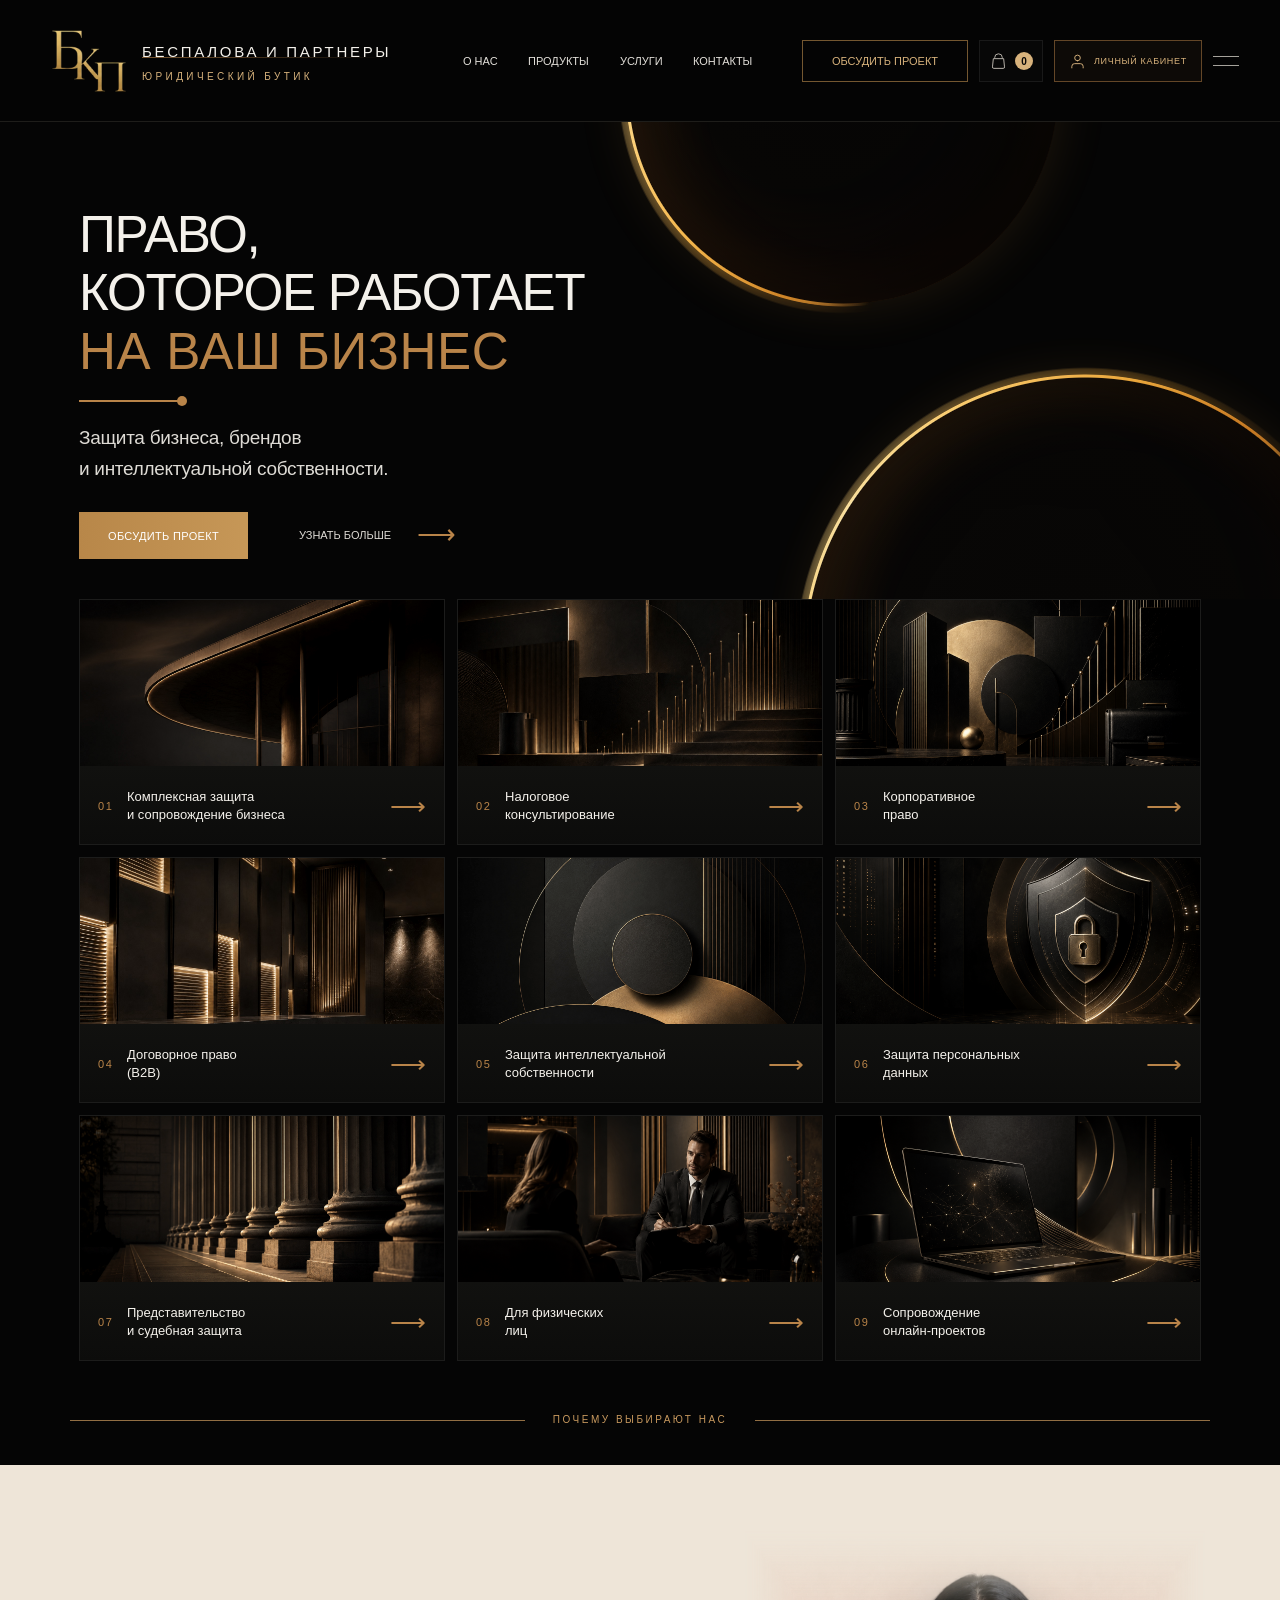
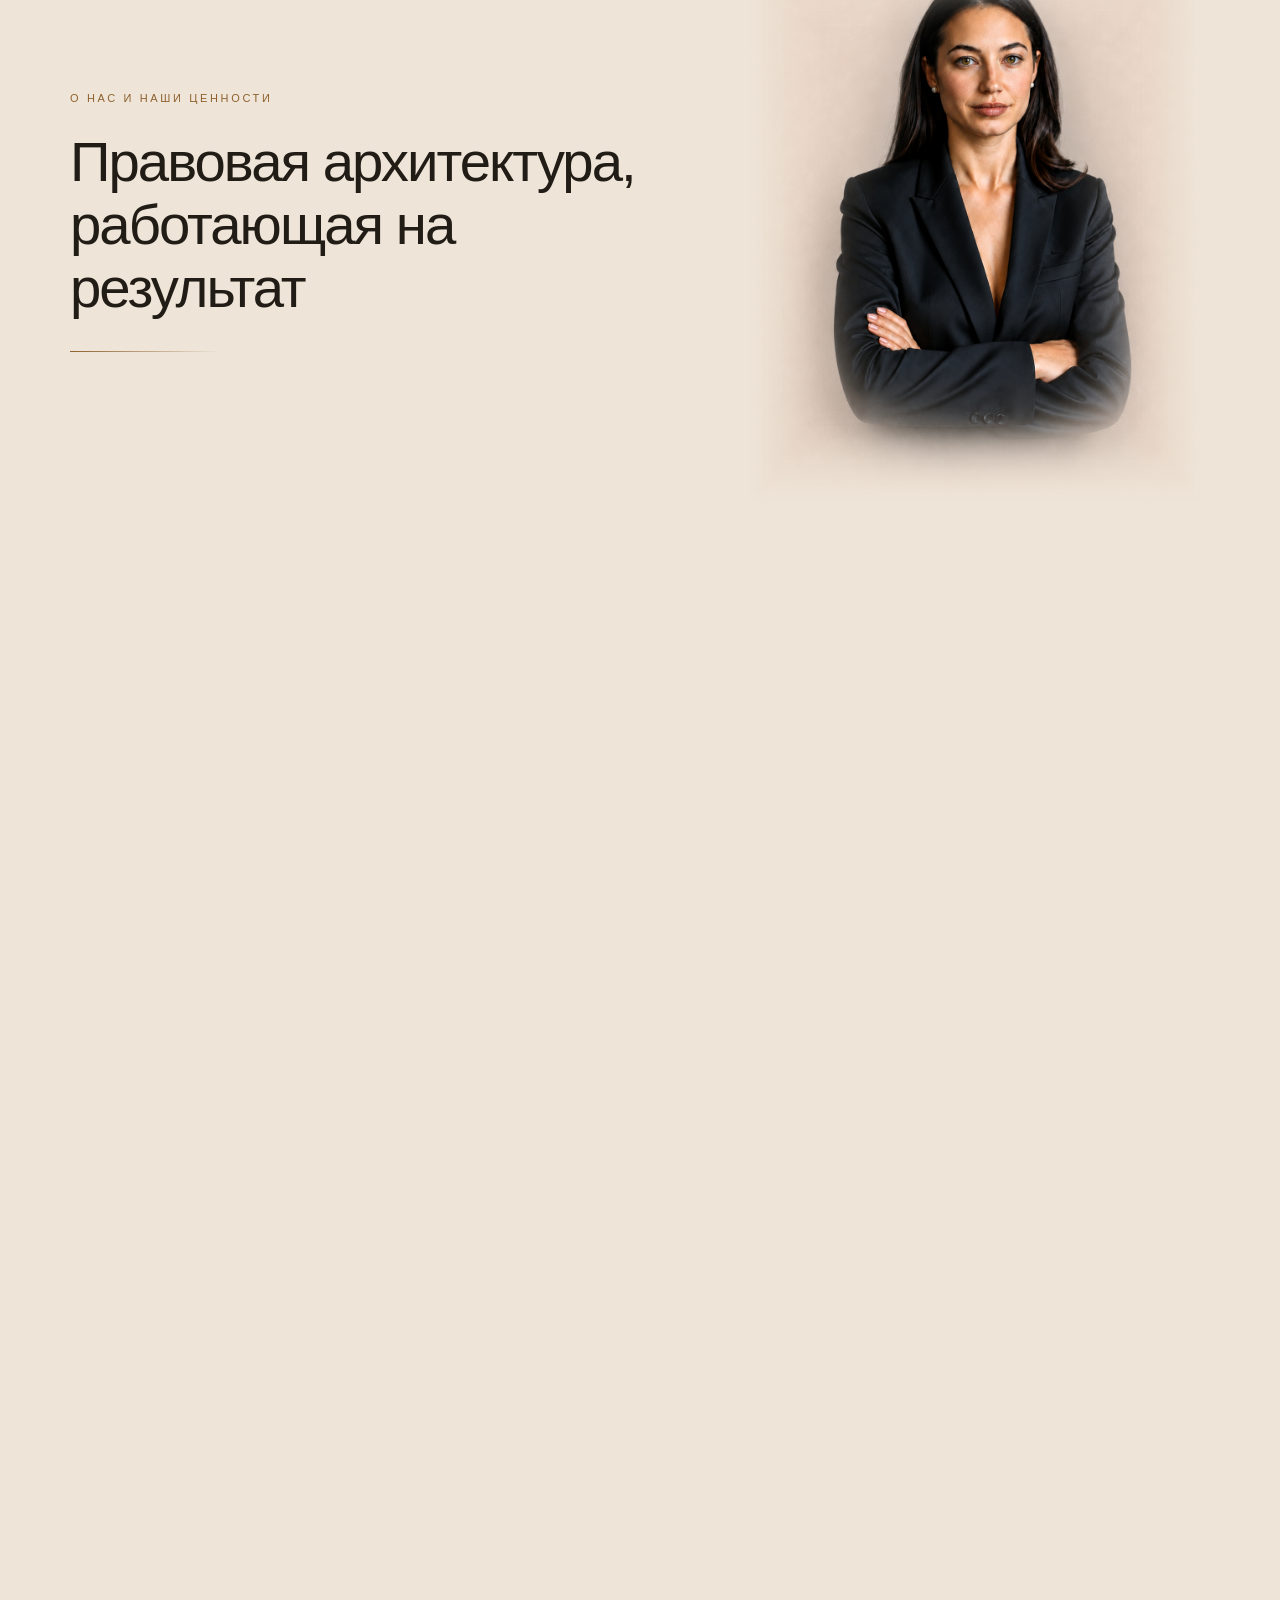
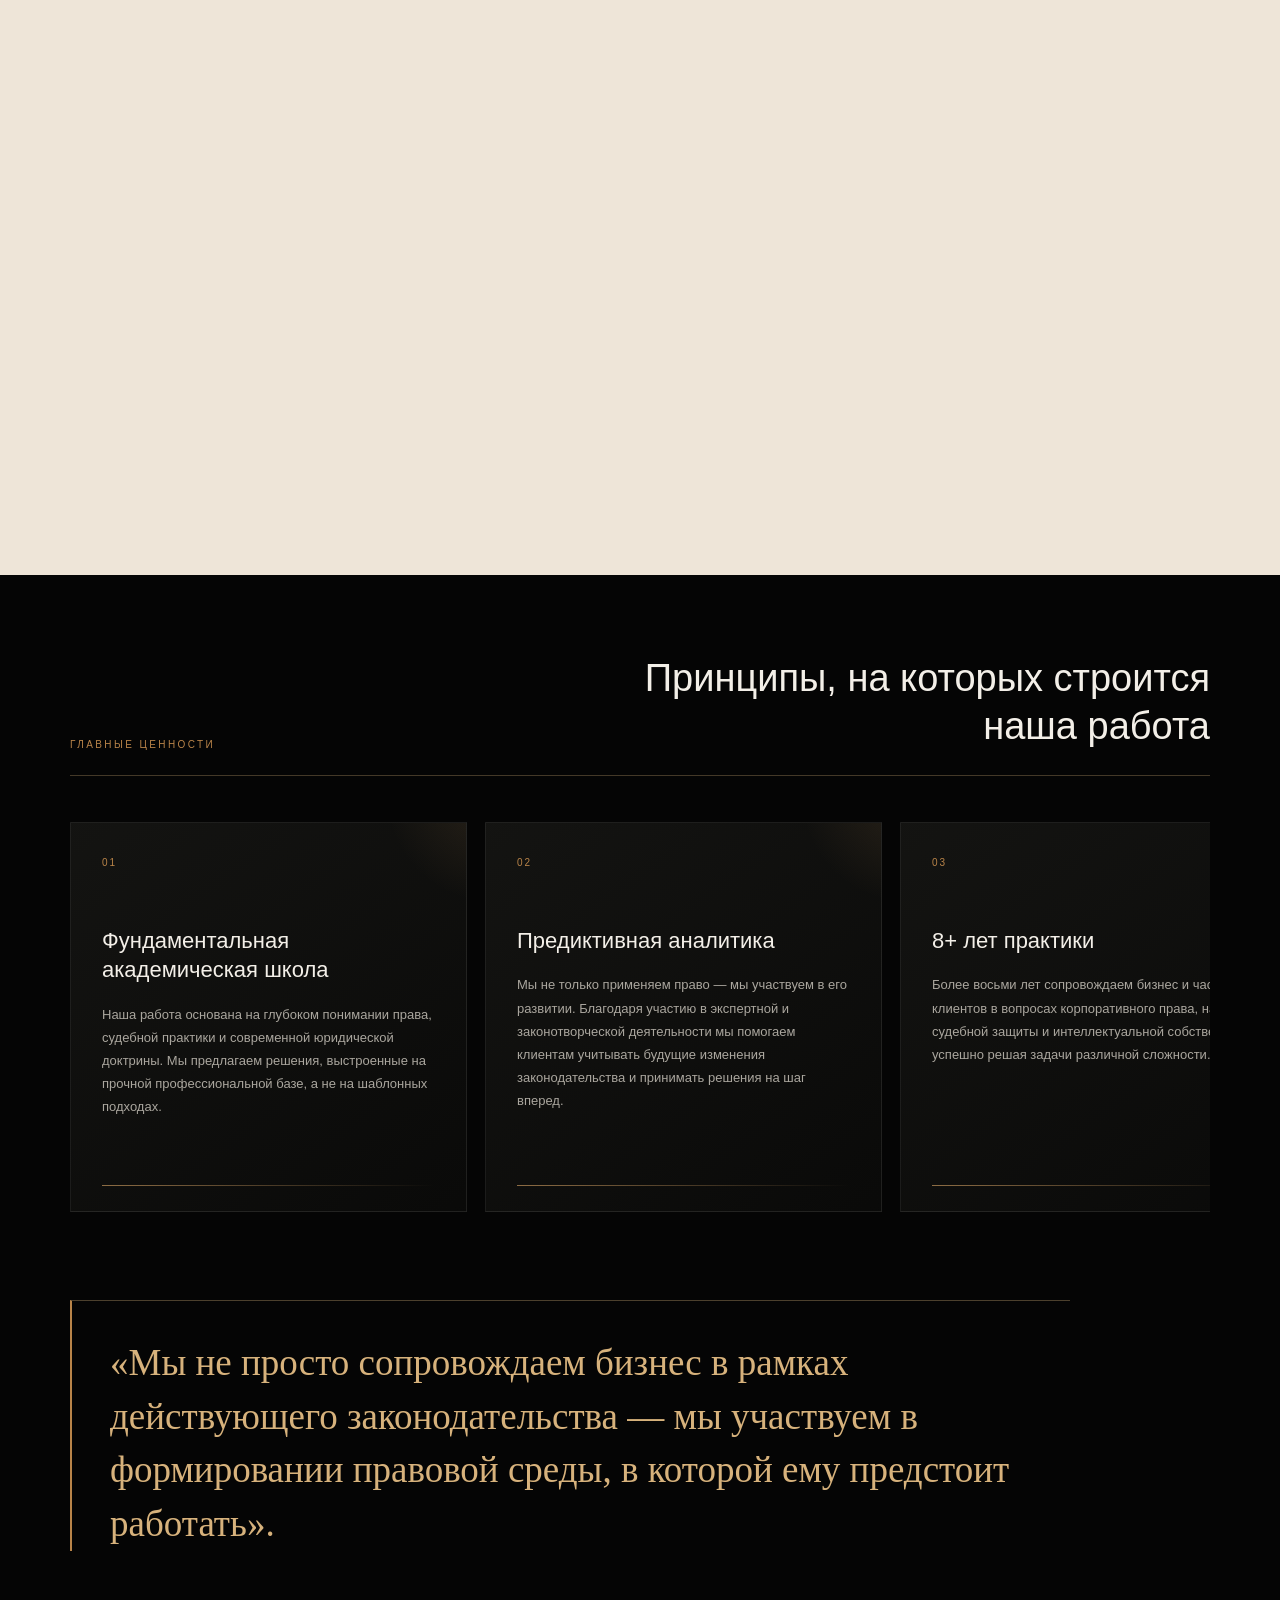
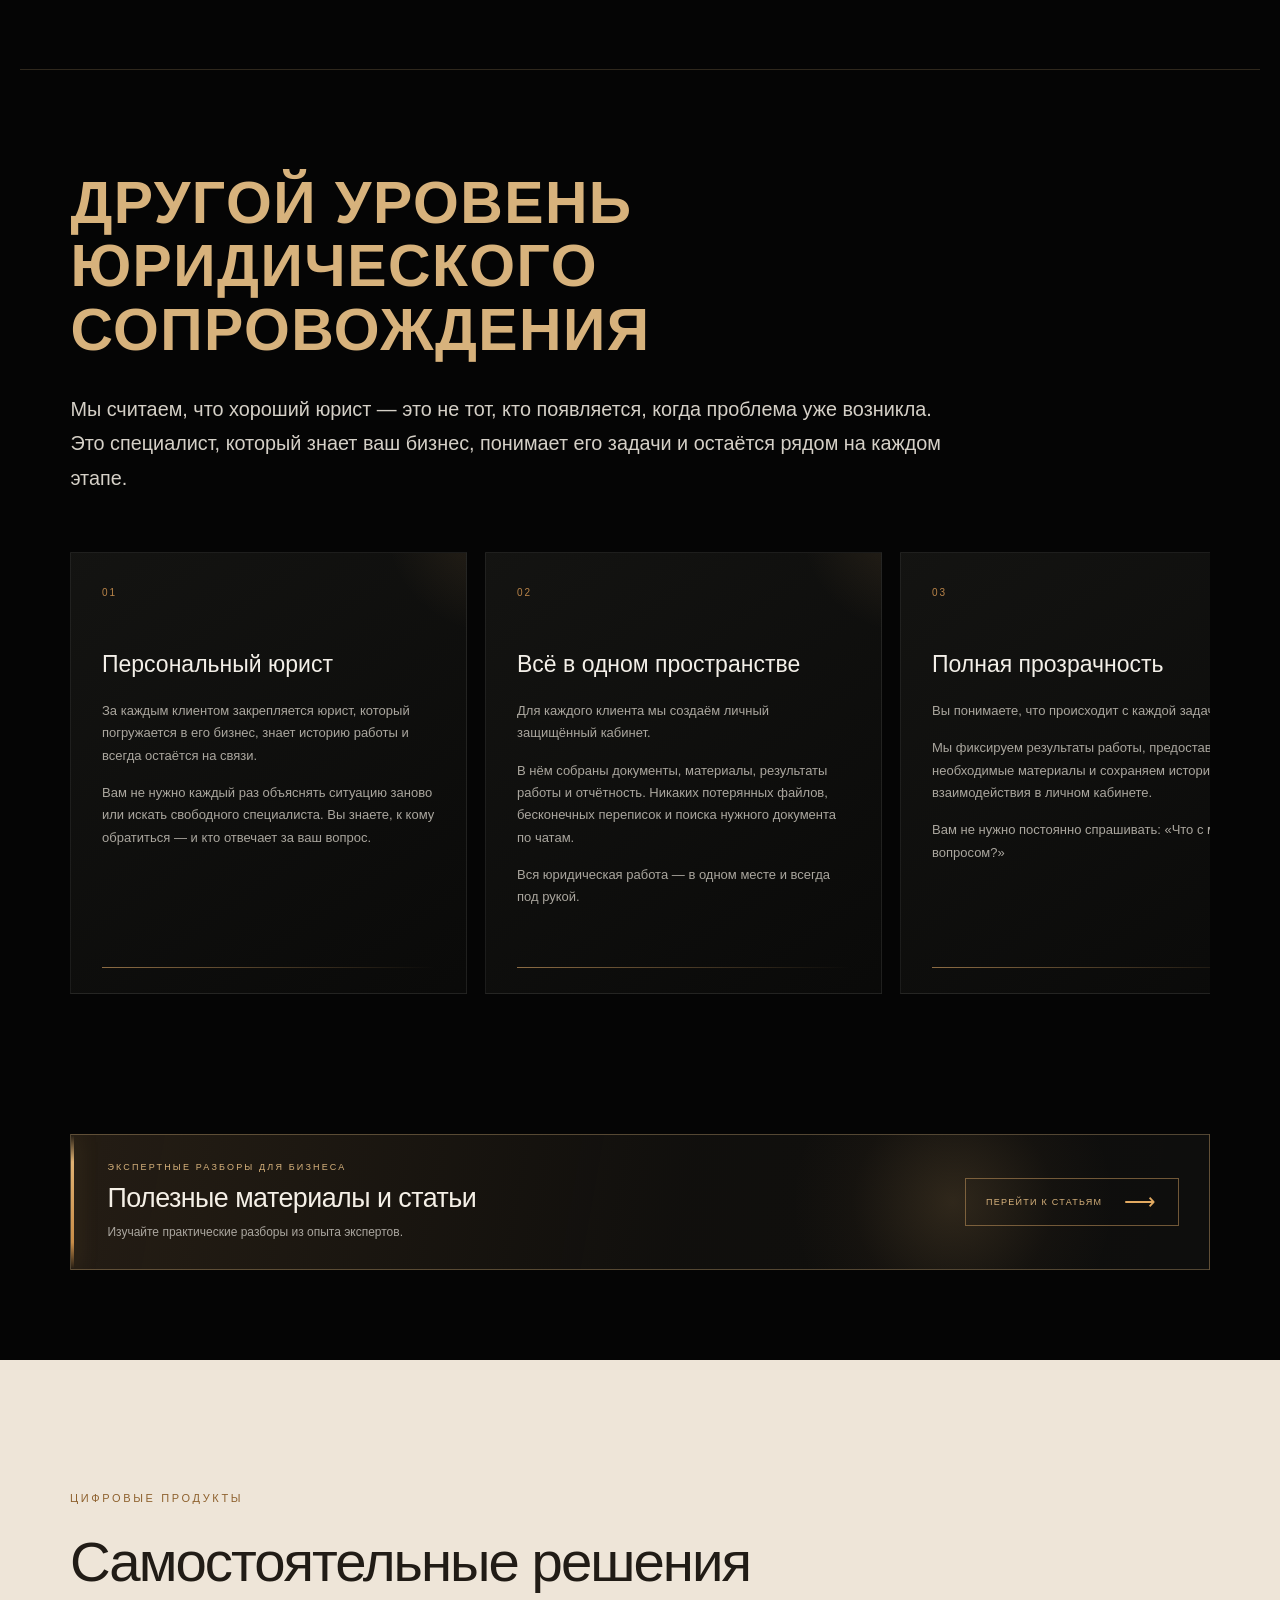
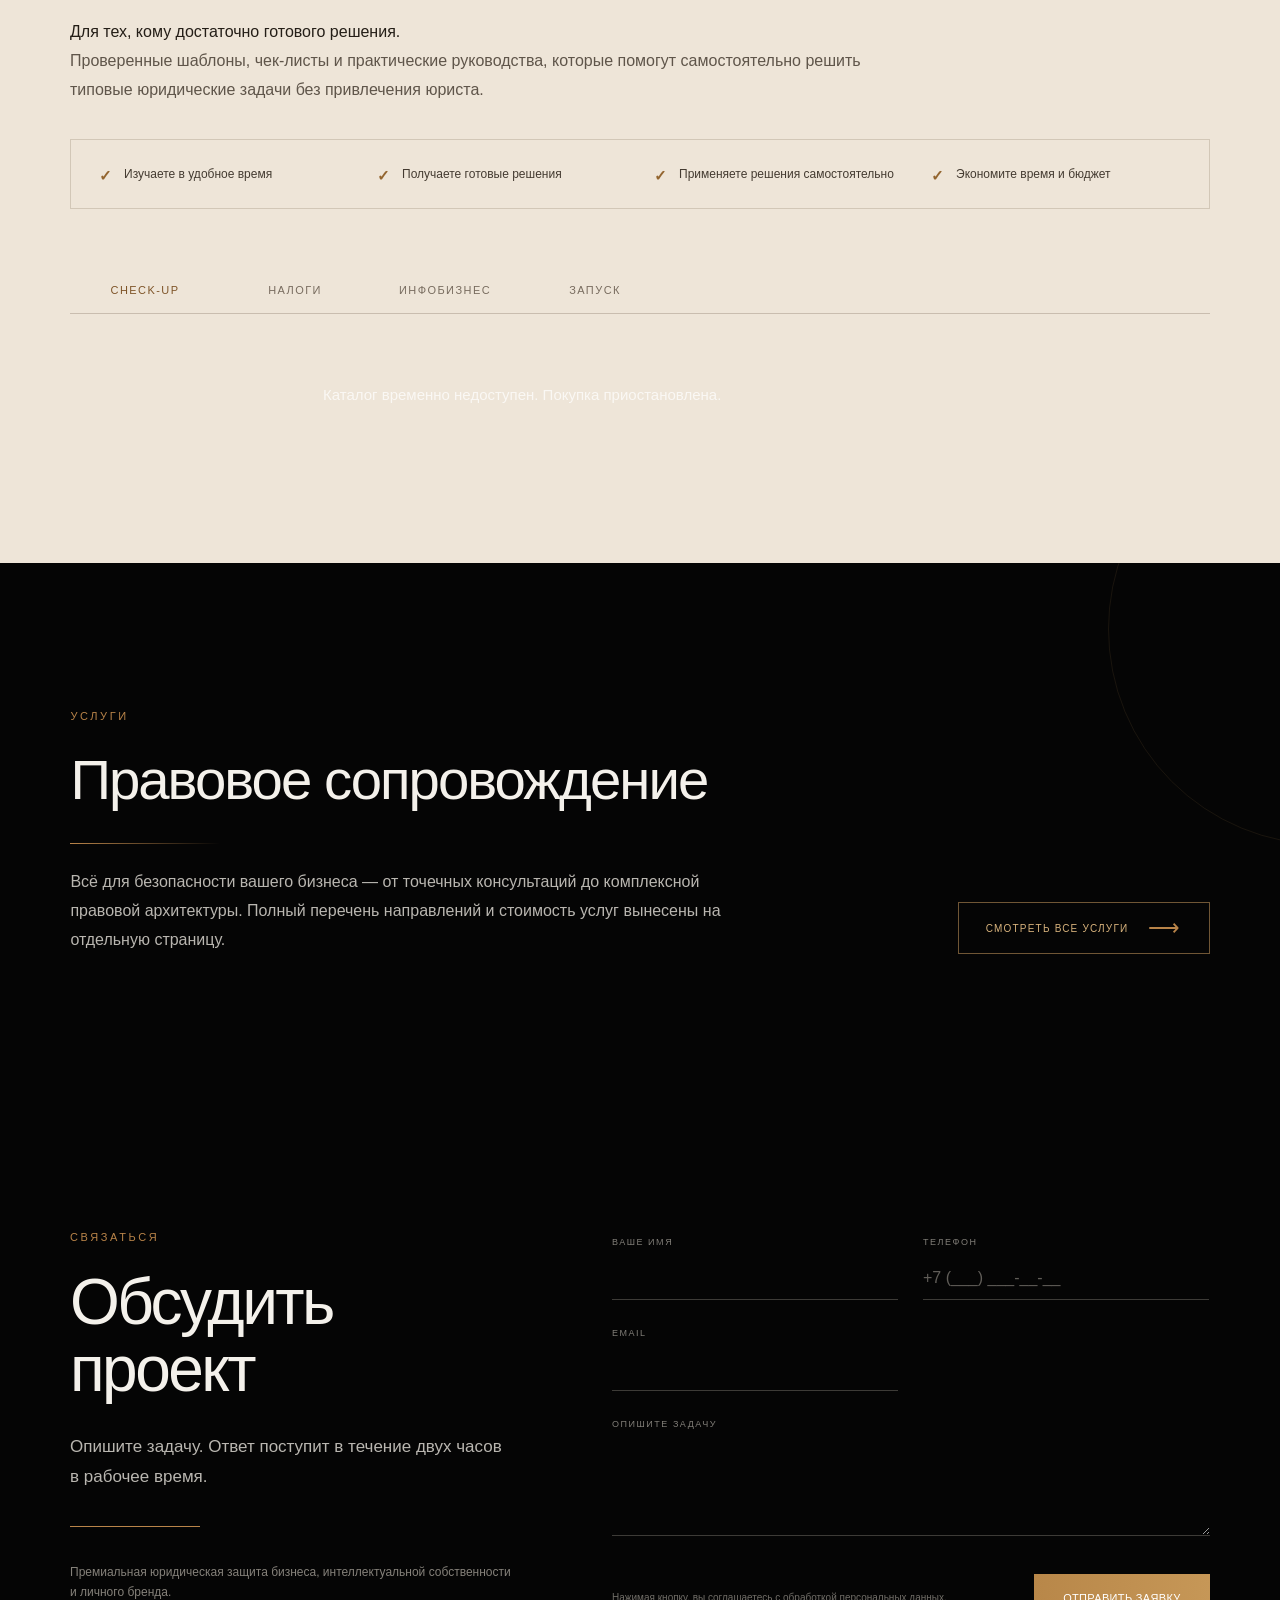
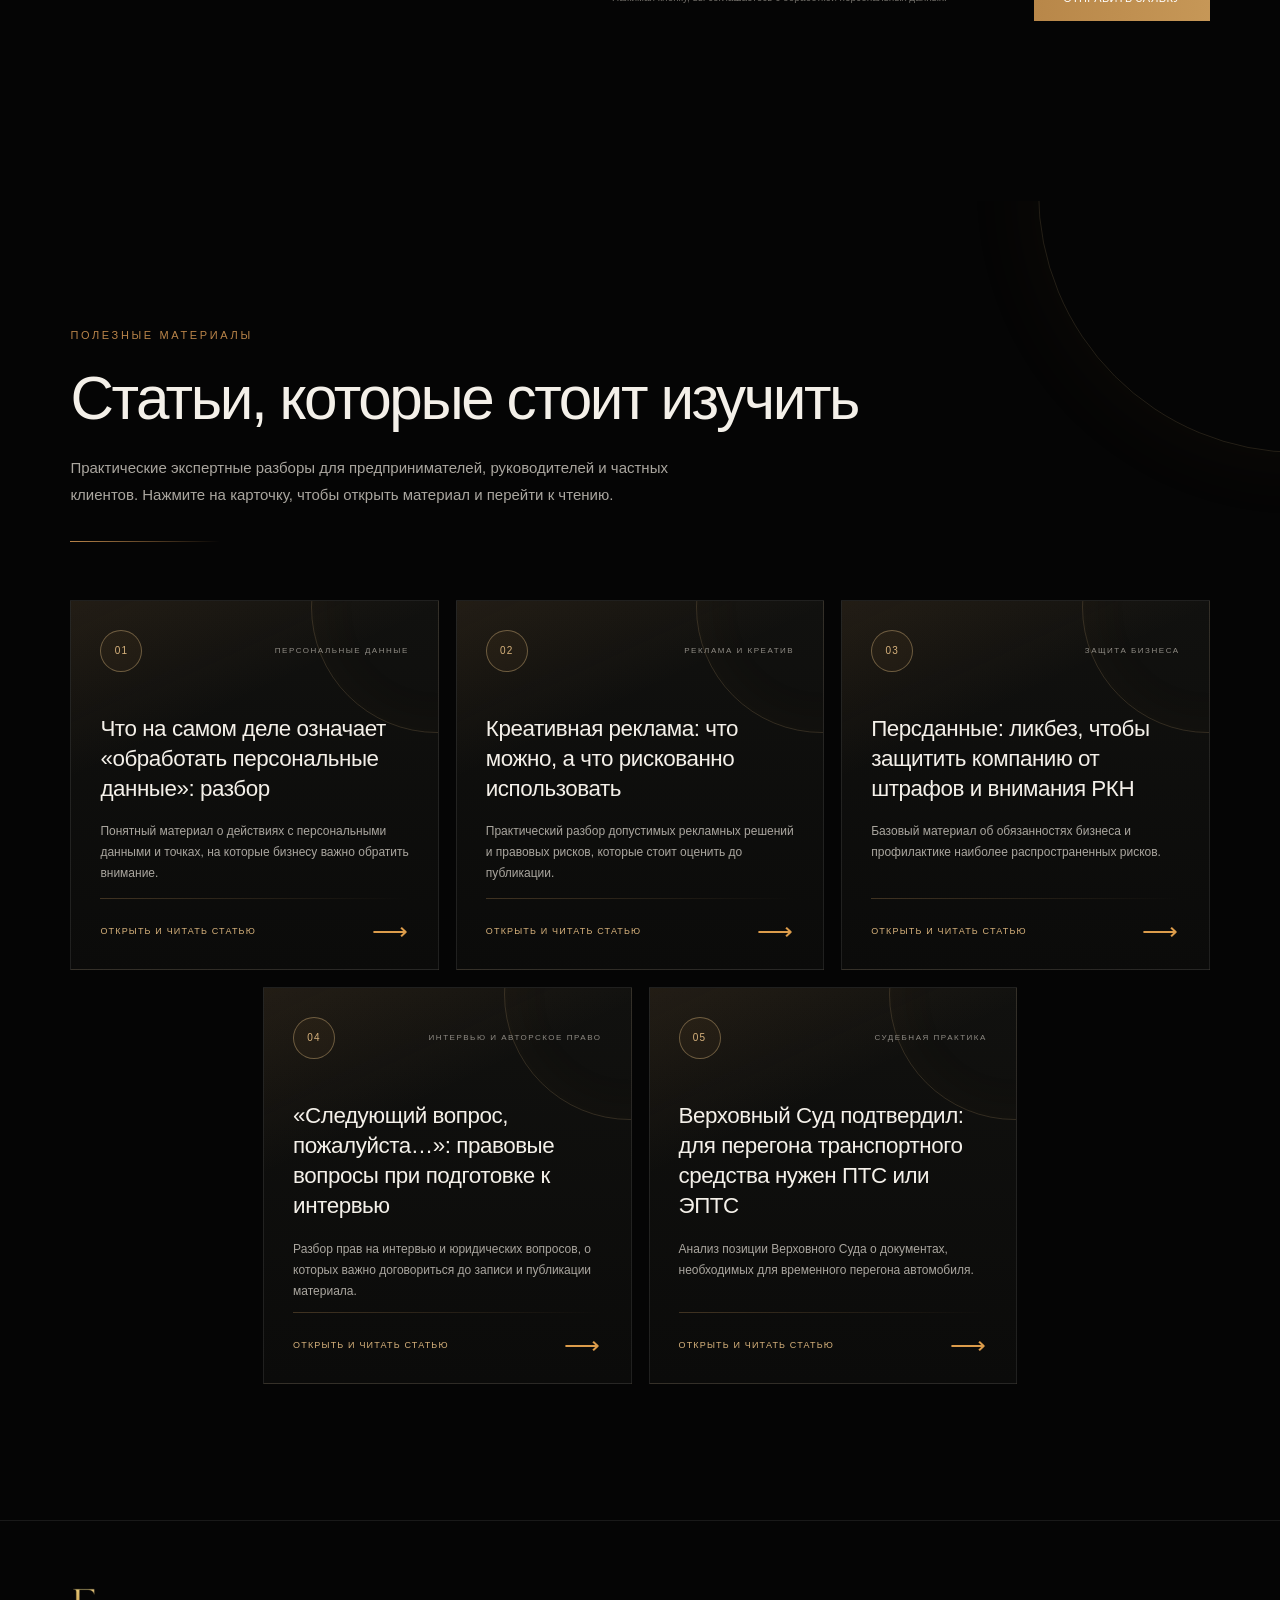
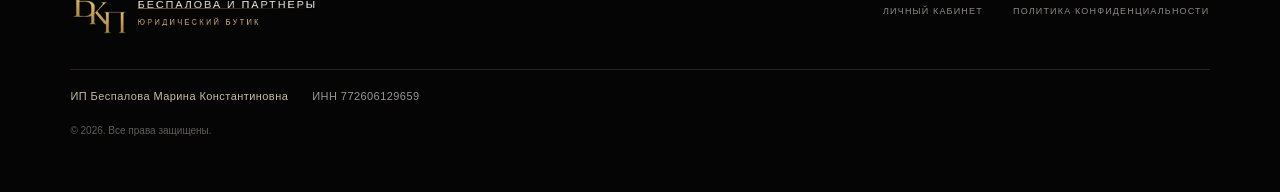
==== index.html @ 9f837cbd "P7 cart: fill lead comment with selected product titles and prices Co-authored-by: Cursor <cursorage" ====
<!DOCTYPE html>

<html lang="ru">
<head>
<meta charset="utf-8"/>
<meta content="width=device-width, initial-scale=1" name="viewport"/>
<meta content="#050505" name="theme-color"/>
<meta content="Беспалова и партнеры — юридический бутик. Защита бизнеса, брендов и интеллектуальной собственности." name="description"/>
<title>Беспалова и партнеры — юридический бутик</title>
<style>
:root {
  --black: #050505;
  --black-soft: #0a0a09;
  --panel: #0f0f0e;
  --panel-light: #151513;
  --text: #f4f1eb;
  --muted: #b9b6b0;
  --muted-dark: #77746e;
  --gold: #b98449;
  --gold-bright: #c8995e;
  --gold-pale: #d7b27c;
  --line: rgba(213, 184, 137, .2);
  --line-soft: rgba(255, 255, 255, .08);
  --max: 1280px;
  --side: clamp(22px, 5.5vw, 78px);
  --ease: cubic-bezier(.22, .61, .36, 1);
}

* { box-sizing: border-box; }
html { scroll-behavior: smooth; background: var(--black); }
body { margin: 0; min-width: 320px; background: var(--black); color: var(--text); font-family: "Montserrat", "Segoe UI", Arial, sans-serif; -webkit-font-smoothing: antialiased; overflow-x: hidden; }
body.cart-lock { overflow: hidden; }
a { color: inherit; text-decoration: none; }
button, input, textarea { font: inherit; }
button { color: inherit; }
img { max-width: 100%; }

.site-header { height: 122px; position: relative; z-index: 50; border-bottom: 1px solid #1e1d1a; background: rgba(5,5,5,.97); }
.header-inner { width: min(100%, var(--max)); height: 100%; margin: 0 auto; padding: 0 40px 0 48px; display: grid; grid-template-columns: 365px 1fr auto; align-items: center; gap: 25px; }
.brand { display: inline-flex; align-items: center; width: fit-content; min-width: 350px; }
.brand-mark { width: 77px; height: 78px; position: relative; display: inline-block; color: var(--gold-pale); font-family: Georgia, "Times New Roman", serif; flex: 0 0 auto; }
.brand-mark i, .brand-mark b { position: absolute; font-style: normal; font-weight: 400; line-height: 1; }
.brand-mark i { left: 0; top: 2px; font-size: 62px; }
.brand-mark b { left: 34px; top: 30px; font-size: 53px; }
.brand-copy { display: flex; flex-direction: column; padding-left: 9px; transform: translateY(1px); }
.brand-copy strong { font-size: 15px; line-height: 1.2; letter-spacing: .18em; font-weight: 400; white-space: nowrap; }
.brand-copy small { margin-top: 10px; color: var(--gold-pale); font-size: 10px; letter-spacing: .34em; white-space: nowrap; }
.brand-copy::after { content: ""; width: 250px; height: 1px; background: linear-gradient(90deg, var(--gold), transparent); margin-top: -25px; margin-bottom: 23px; opacity: .65; }

.desktop-nav { display: flex; justify-content: center; align-items: center; gap: clamp(20px, 2.4vw, 36px); white-space: nowrap; }
.desktop-nav a { font-size: 11px; color: #e3e0da; transition: color .25s ease; }
.desktop-nav a:hover { color: var(--gold-bright); }
.header-actions { display: flex; align-items: center; gap: 11px; }
.header-project { height: 42px; min-width: 166px; padding: 0 20px; display: inline-flex; align-items: center; justify-content: center; border: 1px solid #745730; color: var(--gold-pale); font-size: 11px; transition: transform .25s var(--ease), background .25s ease, color .25s ease, border-color .25s ease; }
.header-project:hover { color: #fff; border-color: var(--gold); background: rgba(185,132,73,.15); }
.header-login { min-height: 42px; padding: 0 14px; display: inline-flex; align-items: center; justify-content: center; gap: 8px; border: 1px solid rgba(185,132,73,.5); background: rgba(185,132,73,.055); color: var(--gold-pale); font-size: 9px; letter-spacing: .075em; transition: transform .25s var(--ease), color .25s ease, border-color .25s ease, background .25s ease, box-shadow .25s ease; white-space: nowrap; }
.header-login svg { width: 17px; height: 17px; flex: 0 0 auto; fill: none; stroke: currentColor; stroke-width: 1.35; stroke-linecap: round; stroke-linejoin: round; }
.header-login:hover { color: #fff; border-color: var(--gold); background: rgba(185,132,73,.14); box-shadow: 0 8px 24px rgba(0,0,0,.22); }
.header-cart { min-width: 52px; min-height: 42px; border: 1px solid rgba(255,255,255,.07); background: rgba(255,255,255,.015); display: inline-flex; align-items: center; justify-content: center; gap: 7px; padding: 6px 9px; cursor: pointer; transition: transform .25s var(--ease), border-color .25s ease, background .25s ease, box-shadow .25s ease; }
.header-cart svg { width: 19px; height: 19px; fill: none; stroke: #b6b1a8; stroke-width: 1.25; }
.header-cart:hover { border-color: rgba(185,132,73,.55); background: rgba(185,132,73,.09); box-shadow: 0 8px 24px rgba(0,0,0,.2); }
.cart-count { min-width: 18px; height: 18px; padding: 0 5px; border-radius: 9px; display: inline-flex; align-items: center; justify-content: center; color: #080706; background: var(--gold-pale); font-size: 10px; font-weight: 600; }
.menu-toggle { width: 27px; height: 24px; border: 0; background: transparent; cursor: pointer; display: flex; flex-direction: column; justify-content: center; gap: 8px; padding: 0; }
.menu-toggle span { width: 26px; height: 1px; background: #a5a29b; transition: transform .25s ease, opacity .25s ease; }
.menu-toggle.open span:first-child { transform: translateY(4.5px) rotate(45deg); }
.menu-toggle.open span:last-child { transform: translateY(-4.5px) rotate(-45deg); }
.mobile-menu { position: absolute; top: 122px; left: 0; right: 0; padding: 22px var(--side) 30px; background: rgba(5,5,5,.98); border-bottom: 1px solid var(--line-soft); display: grid; gap: 18px; }
.mobile-menu[hidden] { display: none; }
.mobile-menu a { color: #d9d5cf; font-size: 12px; letter-spacing: .08em; }
.mobile-menu .mobile-project { color: var(--gold-pale); padding-top: 15px; border-top: 1px solid var(--line-soft); }

.hero { height: 477px; position: relative; overflow: hidden; border-bottom: 0; }
.hero-inner { width: min(100%, var(--max)); height: 100%; margin: 0 auto; position: relative; z-index: 3; }
.hero-copy { width: 650px; padding: 84px 0 0 79px; }
.hero h1 { margin: 0; font-size: clamp(44px, 4vw, 52px); line-height: 1.14; letter-spacing: -.025em; font-weight: 300; }
.hero h1 span { display: block; }
.hero h1 .gold { color: var(--gold); letter-spacing: .012em; }
.gold-line { width: 108px; height: 12px; margin-top: 14px; position: relative; }
.gold-line::before { content: ""; position: absolute; left: 0; top: 5px; width: 103px; height: 2px; background: var(--gold); }
.gold-line i { position: absolute; right: 0; top: 1px; width: 10px; height: 10px; border-radius: 50%; background: var(--gold); }
.hero-copy p { margin: 15px 0 0; color: #dedbd5; font-size: 19px; font-weight: 300; line-height: 1.65; letter-spacing: -.015em; }
.hero-actions { display: flex; align-items: center; gap: 51px; margin-top: 27px; }
.button { min-height: 47px; padding: 0 29px; border: 0; display: inline-flex; align-items: center; justify-content: center; cursor: pointer; font-size: 11px; letter-spacing: .03em; transition: transform .25s ease, filter .25s ease, background .25s ease; }
.button:hover { transform: translateY(-1px); }
.button-gold { background: linear-gradient(90deg, #b88749 0%, #c69757 100%); color: #fff; }
.button-gold:hover { filter: brightness(1.08); }
.arrow-link { display: inline-flex; align-items: center; gap: 26px; color: #dedbd5; font-size: 11px; }
.arrow-link span { color: var(--gold); font-size: 27px; font-weight: 200; transform: translateY(-1px); }
.planet { position: absolute; border-radius: 50%; pointer-events: none; }
.planet-one, .planet-two {
  background: radial-gradient(circle at 48% 42%,
    #080706 0%,
    #090807 43%,
    #130d09 59%,
    #28180e 72%,
    #633817 85%,
    #ad642c 94%,
    #d89449 98.1%,
    #150e09 100%);
  box-shadow:
    inset -44px -32px 126px rgba(0,0,0,.96),
    inset 16px 10px 66px rgba(210,132,50,.14),
    0 0 54px rgba(231,164,77,.12);
}
.planet-one {
  width: 430px;
  height: 430px;
  top: -248px;
  left: calc(50% - 12px);
  opacity: .995;
}
.planet-two {
  width: 560px;
  height: 560px;
  top: 255px;
  left: calc(50% + 165px);
  opacity: .975;
}

/* Яркая металлическая золотая дуга — примерно 62% окружности */
.planet-one::before, .planet-two::before {
  content: "";
  position: absolute;
  inset: -3px;
  border-radius: 50%;
  padding: 0;
  filter: drop-shadow(0 0 2px rgba(255,190,88,.82))
          drop-shadow(0 0 7px rgba(226,143,49,.42));
  -webkit-mask: radial-gradient(farthest-side,
    transparent calc(100% - 4px),
    #000 calc(100% - 3px),
    #000 calc(100% - 1px),
    transparent 100%);
  mask: radial-gradient(farthest-side,
    transparent calc(100% - 4px),
    #000 calc(100% - 3px),
    #000 calc(100% - 1px),
    transparent 100%);
}
.planet-one::before {
  background: conic-gradient(from 138deg,
    transparent 0deg 35deg,
    rgba(178,102,29,.22) 42deg,
    #c77e25 58deg,
    #f0b74f 90deg,
    #ffe19a 132deg,
    #fff0bd 158deg,
    #ffd77d 186deg,
    #eead42 222deg,
    #c87922 250deg,
    rgba(177,98,27,.18) 263deg,
    transparent 270deg 360deg);
}
.planet-two::before {
  background: conic-gradient(from 149deg,
    transparent 0deg 32deg,
    rgba(178,102,29,.20) 40deg,
    #c77e25 56deg,
    #efb44b 88deg,
    #ffdf91 128deg,
    #ffefb8 154deg,
    #ffd477 184deg,
    #eca93e 220deg,
    #c47621 247deg,
    rgba(177,98,27,.16) 259deg,
    transparent 267deg 360deg);
}

/* Мягкое золотое свечение только вдоль той же дуги */
.planet-one::after, .planet-two::after {
  content: "";
  position: absolute;
  inset: -10px;
  border-radius: 50%;
  filter: blur(8px);
  opacity: .78;
  -webkit-mask: radial-gradient(farthest-side,
    transparent calc(100% - 11px),
    #000 calc(100% - 9px),
    #000 calc(100% - 2px),
    transparent 100%);
  mask: radial-gradient(farthest-side,
    transparent calc(100% - 11px),
    #000 calc(100% - 9px),
    #000 calc(100% - 2px),
    transparent 100%);
}
.planet-one::after {
  background: conic-gradient(from 138deg,
    transparent 0deg 35deg,
    rgba(226,139,43,.12) 43deg,
    rgba(255,180,67,.48) 78deg,
    rgba(255,215,130,.70) 145deg,
    rgba(255,181,65,.48) 222deg,
    rgba(218,128,37,.10) 263deg,
    transparent 270deg 360deg);
}
.planet-two::after {
  background: conic-gradient(from 149deg,
    transparent 0deg 32deg,
    rgba(226,139,43,.11) 40deg,
    rgba(255,180,67,.44) 76deg,
    rgba(255,215,130,.66) 141deg,
    rgba(255,181,65,.44) 218deg,
    rgba(218,128,37,.09) 259deg,
    transparent 267deg 360deg);
}

.hero-services { width: min(calc(100% - 100px), 1122px); margin: 0 auto 13px; display: grid; grid-template-columns: repeat(4, minmax(0, 1fr)); gap: 12px 8px; position: relative; z-index: 6; }
.hero-service:nth-child(5) { grid-column: 2; }
.hero-service:nth-child(6) { grid-column: 3; }
.hero-service { min-width: 0; height: 292px; display: flex; flex-direction: column; overflow: hidden; border-radius: 20px; background: #10100f; border: 1px solid rgba(255,255,255,.05); transition: transform .35s var(--ease), border-color .35s ease; }
.hero-service:hover { transform: translateY(-5px); border-color: rgba(201,153,94,.45); }
.hero-service img { width: 100%; height: 213px; object-fit: cover; filter: saturate(.75) contrast(1.03); transition: transform .55s var(--ease), filter .35s ease; }
.hero-service:hover img { transform: scale(1.035); filter: saturate(.95) contrast(1.05); }
.hero-service-caption { flex: 1; min-height: 78px; padding: 17px 20px 15px; display: flex; align-items: center; justify-content: space-between; gap: 14px; background: linear-gradient(180deg, #11110f, #0c0c0b); }
.hero-service-caption b { font-size: 13px; line-height: 1.35; font-weight: 400; }
.hero-service-caption i { color: var(--gold); font-style: normal; font-size: 25px; font-weight: 200; flex: 0 0 auto; }

.section { padding: 128px 0; }
.section-shell { width: min(100%, var(--max)); margin: 0 auto; padding-left: var(--side); padding-right: var(--side); }
.eyebrow { display: inline-block; color: var(--gold); font-size: 11px; letter-spacing: .24em; margin-bottom: 26px; }
.section-heading h2 { margin: 0; font-size: clamp(38px, 4.4vw, 60px); line-height: 1.12; font-weight: 300; letter-spacing: -.035em; }
.section-heading-wide { max-width: 740px; margin-bottom: 63px; }
.section-heading-wide p { max-width: 600px; color: var(--muted); font-size: 16px; line-height: 1.8; margin: 25px 0 0; }
.heading-rule { width: 150px; height: 1px; margin-top: 32px; background: linear-gradient(90deg, var(--gold), transparent); }

.about { background: #080807; border-top: 1px solid rgba(255,255,255,.03); }
.about-grid { display: grid; grid-template-columns: .9fr 1.1fr; gap: 90px; align-items: start; }
.about-copy { padding-top: 56px; max-width: 620px; }
.about-copy p { color: var(--muted); font-size: 15px; line-height: 1.9; margin: 0 0 22px; }
.about-copy .lead { color: var(--text); font-size: 20px; line-height: 1.65; }
.about-copy blockquote { margin: 36px 0; padding: 4px 0 4px 27px; border-left: 1px solid var(--gold); color: var(--gold-pale); font-size: 18px; line-height: 1.65; font-weight: 300; }
.stats-grid { margin-top: 86px; display: grid; grid-template-columns: repeat(4, 1fr); border-top: 1px solid var(--line-soft); border-bottom: 1px solid var(--line-soft); }
.stat { min-height: 160px; padding: 34px 25px; display: flex; flex-direction: column; justify-content: center; border-right: 1px solid var(--line-soft); }
.stat:last-child { border-right: 0; }
.stat strong { color: var(--gold-pale); font-size: clamp(28px, 3vw, 44px); font-weight: 300; line-height: 1; letter-spacing: -.03em; }
.stat span { margin-top: 16px; color: var(--muted); font-size: 11px; line-height: 1.6; letter-spacing: .05em; text-transform: uppercase; }

.advantages { background: var(--black); }
.advantages-grid { display: grid; grid-template-columns: repeat(3, 1fr); gap: 1px; background: var(--line-soft); border: 1px solid var(--line-soft); }
.advantage { min-height: 360px; padding: 46px 38px; background: #0b0b0a; position: relative; transition: background .35s ease; }
.advantage:hover { background: #11110f; }
.advantage > span { color: var(--gold); font-size: 12px; letter-spacing: .2em; }
.advantage h3 { margin: 92px 0 20px; font-size: 25px; font-weight: 300; line-height: 1.28; }
.advantage p { color: var(--muted); font-size: 14px; line-height: 1.8; margin: 0; }
.advantage::after { content: ""; position: absolute; left: 38px; right: 38px; bottom: 36px; height: 1px; background: linear-gradient(90deg, var(--gold), transparent); opacity: .5; }

.products { background: #090908; }
.tabs { display: flex; gap: 0; border-bottom: 1px solid var(--line-soft); margin-bottom: 42px; overflow-x: auto; scrollbar-width: none; }
.tabs::-webkit-scrollbar { display: none; }
.tab-button { flex: 0 0 auto; min-width: 150px; padding: 17px 28px; border: 0; border-bottom: 1px solid transparent; margin-bottom: -1px; background: transparent; color: #817e78; font-size: 11px; letter-spacing: .13em; cursor: pointer; transition: color .25s ease, border-color .25s ease; }
.tab-button:hover { color: #d9d5cf; }
.tab-button.active { color: var(--gold-pale); border-color: var(--gold); }
.tab-panel[hidden] { display: none; }
.product-grid { display: grid; grid-template-columns: repeat(2, 1fr); gap: 18px; }
.product-grid-single { grid-template-columns: minmax(0, 650px); justify-content: center; }
.product-grid-two { grid-template-columns: repeat(2, minmax(0, 1fr)); }
.product-card { min-height: 390px; padding: 35px 34px 31px; display: flex; flex-direction: column; background: #10100f; border: 1px solid rgba(255,255,255,.075); position: relative; overflow: hidden; transition: transform .35s var(--ease), border-color .35s ease, background .35s ease; }
.catalog-empty { margin: 0; padding: 28px 8px; color: rgba(255,255,255,.72); font-size: 15px; line-height: 1.5; }
.product-card:hover { transform: translateY(-4px); border-color: rgba(201,153,94,.45); background: #131310; }
.product-card.featured { background: linear-gradient(145deg, #16130f, #0e0e0d 65%); border-color: rgba(201,153,94,.35); }
.product-card.featured::before { content: ""; position: absolute; width: 280px; height: 280px; right: -120px; top: -120px; border-radius: 50%; background: radial-gradient(circle, rgba(190,130,67,.16), transparent 70%); }
.product-top { min-height: 23px; display: flex; align-items: center; justify-content: space-between; gap: 15px; position: relative; z-index: 1; }
.product-category { color: var(--gold); font-size: 10px; letter-spacing: .19em; }
.product-badge { padding: 5px 10px; border: 1px solid rgba(201,153,94,.5); color: var(--gold-pale); font-size: 9px; letter-spacing: .13em; }
.product-number { margin-top: 34px; color: #6f5a42; font-size: 11px; letter-spacing: .15em; }
.product-card h3 { margin: 19px 0 13px; font-size: 28px; line-height: 1.25; font-weight: 300; }
.product-card p { color: var(--muted); font-size: 14px; line-height: 1.75; margin: 0 0 17px; max-width: 520px; }
.product-card ul { list-style: none; padding: 0; margin: 0 0 26px; }
.product-card li { color: #aaa69e; font-size: 13px; padding: 6px 0 6px 17px; position: relative; }
.product-card li::before { content: ""; position: absolute; left: 0; top: 13px; width: 4px; height: 4px; border-radius: 50%; background: var(--gold); }
.product-bottom { margin-top: auto; padding-top: 22px; border-top: 1px solid var(--line-soft); display: flex; align-items: center; justify-content: space-between; gap: 20px; position: relative; z-index: 1; }
.product-bottom strong { font-size: 27px; font-weight: 300; color: var(--gold-pale); white-space: nowrap; }
.product-bottom strong small { font-size: 14px; }
.product-bottom button { border: 0; background: transparent; padding: 9px 0; color: #ddd9d1; font-size: 10px; letter-spacing: .12em; cursor: pointer; }
.product-bottom button span { margin-left: 13px; color: var(--gold); font-size: 21px; }

.services { background: var(--black); }
.service-list { border-top: 1px solid var(--line-soft); }
.service-row { min-height: 126px; display: grid; grid-template-columns: 72px 1fr auto; align-items: center; gap: 30px; border-bottom: 1px solid var(--line-soft); transition: background .3s ease, padding .3s var(--ease); }
.service-row:hover { background: rgba(185,132,73,.045); padding-left: 14px; padding-right: 14px; }
.service-index { color: var(--gold); font-size: 11px; letter-spacing: .17em; }
.service-row h3 { margin: 0 0 8px; font-size: 22px; font-weight: 300; }
.service-row p { margin: 0; color: var(--muted); font-size: 13px; line-height: 1.65; }
.service-row > strong { color: var(--gold-pale); font-size: 16px; font-weight: 400; text-align: right; white-space: nowrap; }


/* Переход к экспертным материалам */
.materials-jump-wrap {
  padding: 0 0 112px;
  background: #080807;
}
.materials-jump-link {
  min-height: 132px;
  position: relative;
  overflow: hidden;
  display: grid;
  grid-template-columns: minmax(0, 1fr) auto;
  align-items: center;
  gap: 40px;
  padding: 27px 30px 27px 36px;
  border: 1px solid rgba(215,178,124,.34);
  background:
    linear-gradient(100deg, rgba(185,132,73,.16), rgba(185,132,73,.035) 48%, rgba(255,255,255,.012)),
    #0c0c0b;
  transition: transform .36s var(--ease), border-color .3s ease, box-shadow .3s ease, background .3s ease;
}
.materials-jump-link::before {
  content: "";
  position: absolute;
  width: 330px;
  height: 330px;
  right: 8%;
  top: 50%;
  border-radius: 50%;
  transform: translateY(-50%);
  background: radial-gradient(circle, rgba(216,168,101,.16), rgba(185,132,73,.035) 43%, transparent 69%);
  pointer-events: none;
}
.materials-jump-link::after {
  content: "";
  position: absolute;
  left: 0;
  top: 0;
  bottom: 0;
  width: 3px;
  background: linear-gradient(180deg, transparent, #e0b273 20%, #c88d48 80%, transparent);
  box-shadow: 0 0 22px rgba(224,178,115,.34);
}
.materials-jump-copy {
  position: relative;
  z-index: 1;
}
.materials-jump-copy small {
  display: block;
  margin-bottom: 10px;
  color: var(--gold-pale);
  font-size: 9px;
  letter-spacing: .24em;
}
.materials-jump-copy strong {
  display: block;
  color: #f5f0e7;
  font-size: clamp(21px, 2.1vw, 30px);
  line-height: 1.24;
  font-weight: 300;
  letter-spacing: -.02em;
}
.materials-jump-copy span {
  display: block;
  margin-top: 8px;
  color: #aaa69f;
  font-size: 12px;
  line-height: 1.6;
}
.materials-jump-action {
  min-width: 204px;
  height: 48px;
  padding: 0 20px;
  display: inline-flex;
  align-items: center;
  justify-content: space-between;
  gap: 22px;
  border: 1px solid rgba(201,153,94,.52);
  color: var(--gold-pale);
  font-size: 9px;
  letter-spacing: .14em;
  position: relative;
  z-index: 1;
  transition: color .3s ease, border-color .3s ease, background .3s ease;
}
.materials-jump-action i {
  color: #e2aa61;
  font-size: 22px;
  line-height: 1;
  font-style: normal;
  transition: transform .32s var(--ease);
}
.materials-jump-link:hover {
  transform: translateY(-4px);
  border-color: rgba(230,189,130,.74);
  background:
    linear-gradient(100deg, rgba(185,132,73,.23), rgba(185,132,73,.055) 48%, rgba(255,255,255,.017)),
    #0d0d0c;
  box-shadow: 0 22px 58px rgba(0,0,0,.34), 0 0 40px rgba(185,132,73,.075);
}
.materials-jump-link:hover .materials-jump-action {
  color: #fff;
  border-color: var(--gold-bright);
  background: rgba(185,132,73,.12);
}
.materials-jump-link:hover .materials-jump-action i { transform: translateX(5px); }

/* Экспертные статьи */
.articles-section {
  scroll-margin-top: 28px;
  padding: 124px 0 136px;
  position: relative;
  overflow: hidden;
  background:
    radial-gradient(circle at 86% 18%, rgba(185,132,73,.12), transparent 27%),
    radial-gradient(circle at 12% 92%, rgba(185,132,73,.065), transparent 25%),
    #070706;
  border-top: 1px solid rgba(215,178,124,.15);
}
.articles-section::before {
  content: "";
  position: absolute;
  width: 520px;
  height: 520px;
  right: -280px;
  top: -270px;
  border-radius: 50%;
  border: 1px solid rgba(215,178,124,.15);
  box-shadow: 0 0 90px rgba(185,132,73,.055);
}
.articles-heading {
  max-width: 790px;
  margin-bottom: 58px;
  position: relative;
  z-index: 1;
}
.articles-heading h2 {
  margin: 0;
  color: #f4f0e9;
  font-size: clamp(42px, 4.7vw, 65px);
  line-height: 1.08;
  font-weight: 300;
  letter-spacing: -.04em;
}
.articles-heading p {
  max-width: 650px;
  margin: 23px 0 0;
  color: #aaa69f;
  font-size: 15px;
  line-height: 1.78;
}
.articles-grid {
  display: grid;
  grid-template-columns: repeat(3, minmax(0, 1fr));
  gap: 17px;
  position: relative;
  z-index: 1;
}
.article-card {
  min-height: 370px;
  position: relative;
  overflow: hidden;
  display: flex;
  flex-direction: column;
  padding: 29px 29px 25px;
  border: 1px solid rgba(255,255,255,.085);
  border-radius: 22px;
  background:
    linear-gradient(155deg, rgba(185,132,73,.105), transparent 33%),
    linear-gradient(180deg, #11110f, #0b0b0a);
  transition: transform .38s var(--ease), border-color .32s ease, box-shadow .32s ease, background .32s ease;
}
.article-card::before {
  content: "";
  position: absolute;
  width: 250px;
  height: 250px;
  right: -125px;
  top: -120px;
  border-radius: 50%;
  border: 1px solid rgba(215,178,124,.18);
  box-shadow: inset 0 0 55px rgba(185,132,73,.045);
  transition: transform .55s var(--ease), border-color .32s ease;
}
.article-card::after {
  content: "";
  position: absolute;
  left: 29px;
  right: 29px;
  bottom: 70px;
  height: 1px;
  background: linear-gradient(90deg, rgba(201,153,94,.62), transparent);
  opacity: .45;
}
.article-card-top {
  display: flex;
  align-items: center;
  justify-content: space-between;
  gap: 16px;
  position: relative;
  z-index: 1;
}
.article-index {
  width: 42px;
  height: 42px;
  border-radius: 50%;
  display: inline-flex;
  align-items: center;
  justify-content: center;
  border: 1px solid rgba(215,178,124,.42);
  color: var(--gold-pale);
  background: rgba(185,132,73,.06);
  font-size: 10px;
  letter-spacing: .12em;
}
.article-topic {
  color: #8f8b84;
  font-size: 8px;
  letter-spacing: .19em;
  text-align: right;
}
.article-card h3 {
  margin: 42px 0 17px;
  color: #f4f0e9;
  font-size: clamp(20px, 1.75vw, 25px);
  line-height: 1.35;
  font-weight: 300;
  letter-spacing: -.02em;
  position: relative;
  z-index: 1;
}
.article-card > p {
  margin: 0;
  color: #aaa69f;
  font-size: 12px;
  line-height: 1.75;
  position: relative;
  z-index: 1;
}
.article-open {
  margin-top: auto;
  padding-top: 31px;
  display: flex;
  align-items: center;
  justify-content: space-between;
  gap: 20px;
  color: var(--gold-pale);
  font-size: 9px;
  letter-spacing: .13em;
  position: relative;
  z-index: 1;
}
.article-open i {
  font-style: normal;
  color: #dc9c4b;
  font-size: 25px;
  line-height: 1;
  transition: transform .32s var(--ease);
}
.article-card:hover {
  transform: translateY(-7px);
  border-color: rgba(215,178,124,.48);
  background:
    linear-gradient(155deg, rgba(185,132,73,.17), transparent 35%),
    linear-gradient(180deg, #131311, #0c0c0b);
  box-shadow: 0 26px 60px rgba(0,0,0,.34), 0 0 38px rgba(185,132,73,.065);
}
.article-card:hover::before {
  transform: scale(1.08) translate(-5px, 5px);
  border-color: rgba(215,178,124,.35);
}
.article-card:hover .article-open { color: #fff; }
.article-card:hover .article-open i { transform: translateX(6px); }

@media (max-width: 900px) {
  .materials-jump-link { grid-template-columns: minmax(0, 1fr) auto; gap: 24px; }
  .materials-jump-action { grid-column: auto; width: fit-content; min-width: 220px; }
  .articles-grid { grid-template-columns: 1fr; }
  .article-card { min-height: 310px; }
}

@media (max-width: 620px) {
  .materials-jump-wrap { padding-bottom: 78px; }
  .materials-jump-link {
    min-height: 0;
    grid-template-columns: 1fr;
    gap: 18px;
    padding: 26px 23px 23px;
  }
  .materials-jump-action { grid-column: 1; width: 100%; min-width: 0; }
  .articles-section { padding: 91px 0 96px; }
  .articles-heading { margin-bottom: 37px; }
  .articles-heading h2 { font-size: 39px; }
  .articles-grid { gap: 12px; }
  .article-card { min-height: 330px; padding: 25px 23px 22px; border-radius: 18px; }
  .article-card::after { left: 23px; right: 23px; }
  .article-card h3 { margin-top: 34px; font-size: 22px; }
}

.contact-section { min-height: 680px; padding: 130px 0; position: relative; overflow: hidden; background: #090908; border-top: 1px solid var(--line-soft); }
.contact-grid { display: grid; grid-template-columns: .85fr 1.15fr; gap: 100px; position: relative; z-index: 2; }
.contact-copy h2 { margin: 0; font-size: clamp(48px, 5vw, 72px); font-weight: 300; line-height: 1.05; letter-spacing: -.04em; }
.contact-copy p { max-width: 460px; margin: 28px 0 0; color: var(--muted); font-size: 17px; line-height: 1.75; }
.contact-line { width: 130px; height: 1px; margin: 35px 0; background: var(--gold); }
.contact-copy small { display: block; max-width: 450px; color: #85817a; font-size: 12px; line-height: 1.7; }
.contact-planet { width: 520px; height: 520px; left: -290px; bottom: -310px; opacity: .55; }
.contact-form { display: grid; grid-template-columns: repeat(2, 1fr); gap: 28px 25px; padding-top: 10px; }
.contact-form label { display: flex; flex-direction: column; gap: 10px; }
.contact-form label.full, .contact-form .full { grid-column: 1 / -1; }
.contact-form label > span { color: #817e78; font-size: 9px; letter-spacing: .17em; }
.contact-form input, .contact-form textarea { width: 100%; border: 0; border-bottom: 1px solid #3d3b37; background: transparent; color: var(--text); border-radius: 0; padding: 12px 0; outline: none; transition: border-color .25s ease; }
.contact-form textarea { resize: vertical; min-height: 96px; }
.contact-form input:focus, .contact-form textarea:focus { border-color: var(--gold); }
.contact-form input::placeholder, .contact-form textarea::placeholder { color: #605d58; }
.honeypot { position: absolute !important; left: -10000px !important; width: 1px !important; height: 1px !important; opacity: 0 !important; }
.form-bottom { display: flex; align-items: center; justify-content: space-between; gap: 30px; margin-top: 10px; }
.form-bottom p { max-width: 340px; margin: 0; color: #706d67; font-size: 10px; line-height: 1.55; }
.form-message { min-height: 22px; color: var(--gold-pale); font-size: 13px; }
.form-message.error { color: #d67b72; }

.site-footer { padding: 54px 0; background: #050505; border-top: 1px solid var(--line-soft); }
.footer-inner { display: grid; grid-template-columns: 1fr auto; gap: 30px; align-items: center; }
.brand-footer { transform: scale(.72); transform-origin: left center; margin-right: -90px; }
.footer-links { display: flex; gap: 30px; justify-content: flex-end; }
.footer-links a { color: #8d8982; font-size: 9px; letter-spacing: .13em; }
.footer-links a:hover { color: var(--gold-pale); }
.footer-inner > p { grid-column: 1 / -1; color: #5f5c57; font-size: 10px; margin: -15px 0 0; }

.cart-overlay { position: fixed; inset: 0; z-index: 200; background: rgba(0,0,0,.74); backdrop-filter: blur(7px); display: flex; justify-content: flex-end; }
.cart-overlay[hidden] { display: none; }
.cart-drawer { width: min(100%, 510px); height: 100%; background: #0d0d0c; border-left: 1px solid var(--line-soft); padding: 34px; display: flex; flex-direction: column; animation: drawerIn .35s var(--ease); }
@keyframes drawerIn { from { transform: translateX(100%); } to { transform: translateX(0); } }
.cart-header { display: flex; align-items: center; justify-content: space-between; padding-bottom: 25px; border-bottom: 1px solid var(--line-soft); }
.cart-header h2 { margin: 0; font-size: 31px; font-weight: 300; }
.cart-header button { border: 0; background: transparent; color: #99958e; font-size: 31px; cursor: pointer; }
.cart-body { flex: 1; overflow-y: auto; padding: 15px 0; }
.cart-empty { padding: 45px 0; color: #77736d; font-size: 14px; }
.cart-item { padding: 20px 0; border-bottom: 1px solid var(--line-soft); display: grid; grid-template-columns: 1fr auto; gap: 15px; }
.cart-item h3 { margin: 0 0 8px; font-size: 17px; font-weight: 400; }
.cart-item p { margin: 0; color: var(--gold-pale); font-size: 14px; }
.cart-item button { align-self: center; border: 0; background: transparent; color: #716e68; font-size: 20px; cursor: pointer; }
.cart-footer { padding-top: 25px; border-top: 1px solid var(--line-soft); }
.cart-footer > div { display: flex; align-items: center; justify-content: space-between; margin-bottom: 23px; }
.cart-footer span { color: #8d8982; font-size: 10px; letter-spacing: .18em; }
.cart-footer strong { color: var(--gold-pale); font-size: 25px; font-weight: 300; }
.cart-footer .button { width: 100%; }

.reveal { opacity: 0; transform: translateY(30px); transition: opacity .8s var(--ease), transform .8s var(--ease); }
.reveal.visible { opacity: 1; transform: translateY(0); }
.delay-1 { transition-delay: .1s; }
.delay-2 { transition-delay: .2s; }
.delay-3 { transition-delay: .3s; }



/* Деликатная микродинамика для элементов интерфейса. Работает только на устройствах с мышью. */
@media (hover: hover) and (pointer: fine) {
  .brand,
  .desktop-nav a,
  .header-project,
  .header-login,
  .header-cart,
  .menu-toggle,
  .hero-copy h1,
  .hero-copy p,
  .gold-line,
  .hero-actions > *,
  .section-heading,
  .about-copy > *,
  .stat,
  .advantage,
  .tab-button,
  .product-card,
  .service-row,
  .contact-copy > *,
  .contact-form label,
  .footer-links a,
  .brand-footer,
  .hero-service-caption > * {
    will-change: transform;
  }

  .brand { transition: transform .32s var(--ease); }
  .brand:hover { transform: translateY(-2px) scale(1.004); }

  .desktop-nav a { display: inline-block; transition: color .25s ease, transform .25s var(--ease); }
  .desktop-nav a:hover { transform: translateY(-2px); }

  .header-project:hover,
  .header-login:hover,
  .header-cart:hover { transform: translateY(-2px); }
  .menu-toggle { transition: transform .25s var(--ease); }
  .menu-toggle:hover { transform: translateY(-2px); }

  .hero-copy h1,
  .hero-copy p,
  .gold-line { transition: transform .36s var(--ease); }
  .hero-copy h1:hover { transform: translateX(4px); }
  .hero-copy p:hover { transform: translateX(3px); }
  .gold-line:hover { transform: translateX(6px); }
  .button:hover { transform: translateY(-2px) scale(1.008); }

  .hero-service-caption b,
  .hero-service-caption i { transition: transform .3s var(--ease); }
  .hero-service:hover .hero-service-caption b { transform: translateX(3px); }
  .hero-service:hover .hero-service-caption i { transform: translateX(4px); }

  .section-heading { transition: transform .34s var(--ease); }
  .section-heading:hover { transform: translateY(-3px); }

  .about-copy > * { transition: transform .32s var(--ease); }
  .about-copy > *:hover { transform: translateX(3px); }

  .stat { transition: transform .32s var(--ease), background .32s ease; }
  .stat:hover { transform: translateY(-4px); background: rgba(185,132,73,.035); }

  .advantage { transition: transform .35s var(--ease), background .35s ease; }
  .advantage:hover { transform: translateY(-4px); }

  .tab-button { transition: transform .25s var(--ease), color .25s ease, border-color .25s ease, background .25s ease; }
  .tab-button:hover { transform: translateY(-2px); }

  .service-row { transition: transform .3s var(--ease), background .3s ease, padding .3s var(--ease); }
  .service-row:hover { transform: translateX(4px); }

  .contact-copy > * { transition: transform .32s var(--ease); }
  .contact-copy > *:hover { transform: translateX(3px); }

  .contact-form label { transition: transform .28s var(--ease); }
  .contact-form label:hover { transform: translateY(-2px); }

  .footer-links a { display: inline-block; transition: color .25s ease, transform .25s var(--ease); }
  .footer-links a:hover { transform: translateY(-2px); }
}

@media (max-width: 1120px) {
  .header-inner { grid-template-columns: 350px 1fr auto; padding-left: 28px; padding-right: 28px; }
  .desktop-nav { gap: 18px; }
  .header-project { display: none; }
  .header-login span { display: none; }
  .header-login { width: 42px; padding: 0; }
  .hero-services { width: calc(100% - 42px); }
  .hero-copy { padding-left: 52px; }
  .planet-one { left: calc(50% - 90px); }
  .planet-two { left: calc(50% + 190px); }
}

@media (max-width: 900px) {
  .site-header { height: 94px; }
  .header-inner { grid-template-columns: 1fr auto; padding: 0 22px; }
  .brand { min-width: 0; }
  .brand-mark { width: 56px; height: 62px; transform: scale(.78); transform-origin: left center; margin-right: -9px; }
  .brand-copy strong { font-size: 11px; letter-spacing: .13em; }
  .brand-copy small { font-size: 8px; letter-spacing: .25em; margin-top: 8px; }
  .brand-copy::after { width: 216px; margin-top: -21px; margin-bottom: 19px; }
  .desktop-nav { display: none; }
  .mobile-menu { top: 94px; }
  .hero { height: 520px; }
  .hero-copy { padding: 80px 30px 0; width: min(100%, 620px); }
  .hero h1 { font-size: clamp(40px, 7vw, 52px); }
  .planet-one { width: 420px; height: 420px; left: 55%; top: -155px; opacity: .7; }
  .planet-two { width: 450px; height: 450px; left: 68%; top: 320px; opacity: .65; }
  .hero-services { grid-template-columns: repeat(2, 1fr); width: calc(100% - 38px); }
  .hero-service:nth-child(5), .hero-service:nth-child(6) { grid-column: auto; }
  .hero-service { height: 305px; }
  .hero-service img { height: 220px; }
  .about-grid, .contact-grid { grid-template-columns: 1fr; gap: 50px; }
  .about-copy { padding-top: 0; }
  .stats-grid { grid-template-columns: repeat(2, 1fr); }
  .stat:nth-child(2) { border-right: 0; }
  .stat:nth-child(-n+2) { border-bottom: 1px solid var(--line-soft); }
  .advantages-grid { grid-template-columns: 1fr; }
  .advantage { min-height: 290px; }
  .advantage h3 { margin-top: 60px; }
  .product-grid { grid-template-columns: 1fr; }
  .product-grid-two { grid-template-columns: 1fr; }
  .service-row { grid-template-columns: 52px 1fr; padding: 25px 0; }
  .service-row > strong { grid-column: 2; text-align: left; margin-top: -12px; }
  .contact-form { max-width: 760px; }
}

@media (max-width: 620px) {
  :root { --side: 20px; }
  .header-inner { padding: 0 17px; }
  .brand-copy small { display: none; }
  .brand-copy::after { display: none; }
  .brand-copy strong { font-size: 10px; letter-spacing: .09em; }
  .brand-mark { margin-right: -16px; transform: scale(.7); }
  .header-actions { gap: 10px; }
  .header-login { width: 40px; min-height: 40px; padding: 0; }
  .header-cart svg { width: 18px; }
  .site-header { height: 82px; }
  .mobile-menu { top: 82px; }
  .hero { height: 540px; }
  .hero-copy { padding: 80px 20px 0; }
  .hero h1 { font-size: clamp(35px, 10vw, 47px); line-height: 1.16; }
  .hero-copy p { font-size: 16px; }
  .hero-actions { margin-top: 30px; gap: 24px; align-items: flex-start; flex-direction: column; }
  .button { min-height: 46px; }
  .planet-one { width: 350px; height: 350px; left: 48%; top: -120px; }
  .planet-two { width: 390px; height: 390px; left: 70%; top: 355px; }
  .hero-services { display: flex; overflow-x: auto; width: 100%; padding: 0 20px 9px; scroll-snap-type: x mandatory; scrollbar-width: none; }
  .hero-services::-webkit-scrollbar { display: none; }
  .hero-service { min-width: 83vw; height: 315px; scroll-snap-align: start; }
  .hero-service img { height: 228px; }
  .section { padding: 90px 0; }
  .section-heading h2 { font-size: 38px; }
  .section-heading-wide { margin-bottom: 44px; }
  .about-grid { gap: 42px; }
  .about-copy .lead { font-size: 18px; }
  .stats-grid { grid-template-columns: 1fr; margin-top: 60px; }
  .stat { border-right: 0; border-bottom: 1px solid var(--line-soft); min-height: 135px; }
  .stat:last-child { border-bottom: 0; }
  .advantages-grid { border-left: 0; border-right: 0; }
  .advantage { padding: 38px 25px; }
  .product-card { min-height: 380px; padding: 30px 24px; }
  .product-card h3 { font-size: 25px; }
  .product-bottom { align-items: flex-end; }
  .product-bottom button { text-align: right; }
  .service-row { grid-template-columns: 35px 1fr; gap: 14px; }
  .service-row h3 { font-size: 20px; }
  .service-row:hover { padding-left: 0; padding-right: 0; }
  .contact-section { padding: 95px 0; }
  .contact-grid { gap: 55px; }
  .contact-form { grid-template-columns: 1fr; }
  .contact-form label.full, .contact-form .full { grid-column: 1; }
  .form-bottom { align-items: stretch; flex-direction: column; }
  .form-bottom .button { width: 100%; }
  .footer-inner { grid-template-columns: 1fr; }
  .brand-footer { transform: scale(.68); margin-right: -100px; }
  .footer-links { justify-content: flex-start; flex-direction: column; gap: 15px; }
  .footer-inner > p { grid-column: 1; margin-top: 0; }
  .cart-drawer { padding: 25px 20px; }
}

@media (prefers-reduced-motion: reduce) {
  html { scroll-behavior: auto; }
  *, *::before, *::after { animation-duration: .01ms !important; animation-iteration-count: 1 !important; transition-duration: .01ms !important; }
  .reveal { opacity: 1; transform: none; }
}

/* ===== Доработка по комментариям заказчика: блоки 2–4 ===== */
.why-divider {
  margin-top: 78px;
  margin-bottom: 0;
  display: grid;
  grid-template-columns: 1fr auto 1fr;
  align-items: center;
  gap: 28px;
  color: var(--gold-pale);
}
.why-divider::before,
.why-divider::after {
  content: "";
  height: 1px;
  background: linear-gradient(90deg, transparent, rgba(215,178,124,.92));
  box-shadow: 0 0 16px rgba(201,153,94,.28);
}
.why-divider::after { background: linear-gradient(90deg, rgba(215,178,124,.92), transparent); }
.why-divider span { font-size: 11px; letter-spacing: .26em; white-space: nowrap; }

.why-section {
  padding-top: 96px;
  padding-bottom: 138px;
  background:
    radial-gradient(circle at 84% 16%, rgba(185,132,73,.08), transparent 31%),
    linear-gradient(180deg, #070706 0%, #090908 100%);
  position: relative;
  overflow: hidden;
}
.why-section::before {
  content: "";
  position: absolute;
  width: 460px;
  height: 460px;
  border: 1px solid rgba(185,132,73,.09);
  border-radius: 50%;
  right: -260px;
  top: 180px;
}
.why-heading { max-width: 920px; }
.why-heading h2 { max-width: 860px; }
.why-copy {
  margin-top: 62px;
  display: grid;
  grid-template-columns: repeat(2, minmax(0, 1fr));
  gap: 0 72px;
  max-width: 1120px;
}
.why-copy p {
  margin: 0;
  padding: 25px 0;
  color: #bdb8af;
  font-size: 15px;
  line-height: 1.9;
  border-top: 1px solid rgba(255,255,255,.075);
}
.why-copy .why-lead {
  grid-column: 1 / -1;
  max-width: 980px;
  padding-top: 0;
  padding-bottom: 38px;
  color: #f1ede6;
  font-size: clamp(19px, 2vw, 25px);
  line-height: 1.62;
  font-weight: 300;
  border-top: 0;
}
.values-intro {
  margin-top: 94px;
  margin-bottom: 42px;
  display: flex;
  align-items: end;
  justify-content: space-between;
  gap: 40px;
  padding-bottom: 25px;
  border-bottom: 1px solid rgba(215,178,124,.3);
}
.values-intro > span { color: var(--gold); font-size: 10px; letter-spacing: .24em; }
.values-intro h3 { max-width: 650px; margin: 0; text-align: right; font-size: clamp(25px, 3vw, 38px); font-weight: 300; line-height: 1.25; }
.values-grid {
  display: grid;
  grid-template-columns: repeat(3, minmax(0, 1fr));
  gap: 18px;
  align-items: stretch;
}
.value-card {
  min-height: 350px;
  padding: 34px 31px 32px;
  display: flex;
  flex-direction: column;
  position: relative;
  overflow: hidden;
  background: linear-gradient(145deg, rgba(20,20,18,.98), rgba(10,10,9,.98));
  border: 1px solid rgba(255,255,255,.075);
  border-radius: 18px;
  box-shadow: 0 18px 55px rgba(0,0,0,.22);
}
.value-card:nth-child(2), .value-card:nth-child(5) { transform: translateY(18px); }
.value-card::before {
  content: "";
  position: absolute;
  width: 230px;
  height: 230px;
  border-radius: 50%;
  right: -145px;
  top: -145px;
  background: radial-gradient(circle, rgba(201,153,94,.16), transparent 68%);
}
.value-card::after {
  content: "";
  position: absolute;
  left: 31px;
  right: 31px;
  bottom: 25px;
  height: 1px;
  background: linear-gradient(90deg, rgba(201,153,94,.68), transparent);
}
.value-number { color: var(--gold); font-size: 10px; letter-spacing: .2em; }
.value-card h3 { margin: 58px 0 18px; color: #f3efe8; font-size: 22px; line-height: 1.34; font-weight: 300; }
.value-card p { margin: 0 0 28px; color: #aaa69e; font-size: 13px; line-height: 1.78; }
.why-closing {
  max-width: 1000px;
  margin: 106px 0 0;
  padding: 35px 0 0 38px;
  border-top: 1px solid rgba(215,178,124,.34);
  border-left: 2px solid var(--gold);
  color: var(--gold-pale);
  font-family: Georgia, "Times New Roman", serif;
  font-size: clamp(23px, 3vw, 37px);
  line-height: 1.45;
}

/* Светло-бежевый переход и самостоятельные решения. Карточки и их логика сохранены. */
.products {
  background: #e9dfd1;
  color: #211c16;
  border-top: 1px solid rgba(99,72,43,.12);
  border-bottom: 1px solid rgba(99,72,43,.14);
}
.products .eyebrow { color: #8e612e; }
.products .section-heading h2 { color: #211c16; }
.products .section-heading-wide { max-width: 900px; margin-bottom: 34px; }
.products .section-heading-wide p,
.products .product-lead { max-width: 820px; color: #5f554a; }
.products .product-lead strong { color: #241e17; font-weight: 500; }
.product-benefits {
  margin: 0 0 58px;
  padding: 25px 28px;
  display: grid;
  grid-template-columns: repeat(4, minmax(0, 1fr));
  gap: 16px 28px;
  background: rgba(255,255,255,.38);
  border: 1px solid rgba(83,60,35,.14);
}
.product-benefits span {
  position: relative;
  padding-left: 25px;
  color: #443b31;
  font-size: 12px;
  line-height: 1.55;
}
.product-benefits span::before {
  content: "✓";
  position: absolute;
  left: 0;
  top: -1px;
  color: #93652f;
  font-size: 15px;
  font-weight: 600;
}
.products .tabs { border-color: rgba(68,49,30,.22); }
.products .tab-button { color: #786c5f; }
.products .tab-button:hover { color: #211c16; }
.products .tab-button.active { color: #7e5428; border-color: #8e612e; }
.products .product-card {
  background: rgba(249,245,238,.78);
  border-color: rgba(77,56,34,.17);
  box-shadow: 0 20px 55px rgba(83,60,35,.06);
}
.products .product-card:hover {
  border-color: rgba(142,97,46,.55);
  background: rgba(255,252,247,.94);
  box-shadow: 0 24px 60px rgba(83,60,35,.12);
}
.products .product-card.featured {
  background: linear-gradient(145deg, rgba(255,250,242,.96), rgba(229,214,194,.82));
  border-color: rgba(142,97,46,.42);
}
.products .product-card.featured::before { background: radial-gradient(circle, rgba(153,105,50,.17), transparent 70%); }
.products .product-category { color: #8e612e; }
.products .product-badge { color: #7b5127; border-color: rgba(142,97,46,.48); }
.products .product-number { color: #9a8268; }
.products .product-card h3 { color: #241e17; }
.products .product-card p { color: #655a4e; }
.products .product-card li { color: #675c50; }
.products .product-card li::before { background: #8e612e; }
.products .product-bottom { border-color: rgba(68,49,30,.16); }
.products .product-bottom strong { color: #6f4722; }
.products .product-bottom button { color: #2b241d; }
.products .product-bottom button span { color: #8e612e; }

.services .section-heading-wide { max-width: 820px; }
.services .section-heading-wide p { max-width: 720px; }

@media (hover: hover) and (pointer: fine) {
  .why-divider span,
  .why-copy > *,
  .values-intro > *,
  .value-card,
  .why-closing,
  .product-benefits span { will-change: transform; }
  .why-divider span { transition: transform .3s var(--ease); }
  .why-divider:hover span { transform: translateY(-2px); }
  .why-copy > * { transition: transform .32s var(--ease), color .32s ease; }
  .why-copy > *:hover { transform: translateX(3px); color: #ddd8cf; }
  .value-card { transition: transform .38s var(--ease), border-color .35s ease, box-shadow .35s ease, background .35s ease; }
  .value-card:hover { transform: translateY(-6px); border-color: rgba(201,153,94,.46); box-shadow: 0 28px 75px rgba(0,0,0,.34); background: linear-gradient(145deg, #181713, #0d0d0b); }
  .value-card:nth-child(2):hover, .value-card:nth-child(5):hover { transform: translateY(10px); }
  .why-closing { transition: transform .34s var(--ease); }
  .why-closing:hover { transform: translateX(4px); }
  .product-benefits span { transition: transform .3s var(--ease); }
  .product-benefits span:hover { transform: translateY(-2px); }
}

@media (max-width: 900px) {
  .why-divider { margin-top: 58px; gap: 18px; }
  .why-copy { grid-template-columns: 1fr; gap: 0; }
  .why-copy .why-lead { grid-column: 1; }
  .values-grid { grid-template-columns: repeat(2, minmax(0, 1fr)); }
  .value-card:nth-child(2), .value-card:nth-child(5) { transform: none; }
  .product-benefits { grid-template-columns: repeat(2, minmax(0, 1fr)); }
}

@media (max-width: 620px) {
  .why-divider { margin-top: 48px; grid-template-columns: 1fr; gap: 14px; text-align: center; }
  .why-divider::before, .why-divider::after { background: linear-gradient(90deg, transparent, rgba(215,178,124,.92), transparent); }
  .why-divider span { grid-row: 2; font-size: 9px; letter-spacing: .2em; }
  .why-section { padding-top: 74px; padding-bottom: 96px; }
  .why-heading h2 { font-size: 37px; }
  .why-copy { margin-top: 42px; }
  .why-copy p { padding: 22px 0; font-size: 14px; }
  .why-copy .why-lead { font-size: 19px; padding-bottom: 31px; }
  .values-intro { margin-top: 70px; align-items: flex-start; flex-direction: column; gap: 18px; }
  .values-intro h3 { text-align: left; font-size: 28px; }
  .values-grid { grid-template-columns: 1fr; }
  .value-card { min-height: 0; padding: 30px 25px 42px; border-radius: 15px; }
  .value-card h3 { margin-top: 43px; font-size: 22px; }
  .value-card::after { left: 25px; right: 25px; }
  .why-closing { margin-top: 70px; padding: 27px 0 0 22px; font-size: 23px; }
  .products .section-heading-wide { margin-bottom: 28px; }
  .product-benefits { grid-template-columns: 1fr; margin-bottom: 43px; padding: 22px; }
}



/* Customer brief: nine practice cards, expanded service catalogue and five articles */
.hero-services-nine {
  width: min(calc(100% - 100px), 1122px);
  grid-template-columns: repeat(3, minmax(0, 1fr));
  gap: 12px;
  margin-bottom: 28px;
}
.hero-services-nine .hero-service:nth-child(5),
.hero-services-nine .hero-service:nth-child(6) { grid-column: auto; }
.hero-services-nine .hero-service { height: 246px; }
.hero-services-nine .hero-service img { height: 166px; }
.hero-services-nine .hero-service-caption { min-height: 80px; padding: 14px 18px; justify-content: flex-start; }
.hero-services-nine .hero-service-caption b { flex: 1; font-size: 13px; }
.direction-number { color: var(--gold); font-size: 11px; letter-spacing: .14em; flex: 0 0 auto; }

.why-copy-updated { grid-template-columns: repeat(2, minmax(0, 1fr)); gap: 0 72px; }
.why-copy-updated .why-text-wide { grid-column: 1 / -1; }
.why-text-block { padding: 31px 0; border-bottom: 1px solid rgba(255,255,255,.065); }
.why-text-block p { margin: 0 0 17px; }
.why-text-block p:last-child { margin-bottom: 0; }
.why-text-block h3 { margin: 0 0 19px; color: var(--gold-pale); font-size: 27px; font-weight: 300; }
.why-points { display: grid; grid-template-columns: repeat(3, minmax(0, 1fr)); gap: 0 28px; margin: 30px 0 0; padding: 0; list-style: none; counter-reset: value-point; }
.why-points li { counter-increment: value-point; position: relative; min-height: 74px; padding: 19px 12px 18px 58px; border: 0; border-radius: 0; border-top: 1px solid rgba(201,153,94,.24); background: transparent; box-shadow: none; color: #e7e1d8; font-size: 15px; line-height: 1.5; display: flex; align-items: center; }
.why-points li::before { content: counter(value-point, decimal-leading-zero); position: absolute; left: 0; top: 20px; width: 42px; height: auto; background: none; color: var(--gold); font-size: 11px; letter-spacing: .16em; line-height: 1.4; }
.why-points li::after { content: ''; position: absolute; left: 38px; top: 18px; bottom: 18px; width: 1px; background: linear-gradient(180deg, rgba(201,153,94,.75), rgba(201,153,94,.08)); }
.why-points-areas { grid-template-columns: repeat(2, minmax(0, 1fr)); gap: 0 34px; counter-reset: practice-area; margin-top: 30px; }
.why-points-areas li { counter-increment: practice-area; min-height: 74px; padding: 19px 12px 18px 58px; border: 0; border-radius: 0; background: transparent; box-shadow: none; color: #e7e1d8; font-size: 15px; line-height: 1.5; align-items: center; }
.why-points-areas li:last-child:nth-child(odd) { grid-column: 1 / -1; max-width: calc(50% - 17px); }
.why-points-areas li::before { content: counter(practice-area, decimal-leading-zero); left: 0; top: 20px; width: 42px; height: auto; background: none; color: var(--gold); font-size: 11px; letter-spacing: .16em; line-height: 1.4; }
.why-points-areas li::after { content: ''; position: absolute; left: 38px; top: 18px; bottom: 18px; width: 1px; background: linear-gradient(180deg, rgba(201,153,94,.75), rgba(201,153,94,.08)); }
.why-expertise { grid-column: 1 / -1; }

.services-catalog { padding-bottom: 145px; }
.services-layout { display: grid; grid-template-columns: 184px minmax(0, 1fr); gap: 30px; align-items: start; margin-top: 54px; }
.services-fast-nav { position: sticky; top: 104px; z-index: 8; display: flex; flex-direction: column; gap: 1px; margin: 0; padding: 15px 10px; border: 1px solid rgba(201,153,94,.18); border-radius: 18px; background: linear-gradient(160deg, rgba(20,18,14,.97), rgba(7,7,6,.96)); box-shadow: 0 20px 44px rgba(0,0,0,.24); }
.services-fast-nav::before { content: 'РАЗДЕЛЫ УСЛУГ'; display: block; padding: 3px 10px 11px; color: var(--gold); font-size: 8px; letter-spacing: .2em; }
.services-fast-nav a { position: relative; display: block; padding: 10px 28px 10px 10px; border-radius: 10px; color: #bdb5a9; font-size: 9px; line-height: 1.32; letter-spacing: .05em; text-transform: uppercase; transition: color .25s ease, background .25s ease, transform .25s ease; }
.services-fast-nav a::after { content: '›'; position: absolute; right: 10px; top: 50%; transform: translateY(-52%); color: rgba(201,153,94,.55); font-size: 16px; font-weight: 300; }
.services-fast-nav a:hover { color: #f3eee6; background: rgba(201,153,94,.095); transform: translateX(3px); }
.services-fast-nav a:hover::after { color: var(--gold-pale); }
.services-categories { min-width: 0; }
.service-category { scroll-margin-top: 122px; padding: 72px 0 88px; border-top: 1px solid rgba(201,153,94,.19); }
.service-category:first-of-type { border-top: 0; padding-top: 0; }
.service-category-head { display: grid; grid-template-columns: 72px minmax(0, 1fr); gap: 31px; margin-bottom: 39px; }
.service-category-head > span { color: var(--gold); font-size: 15px; letter-spacing: .2em; padding-top: 7px; }
.service-category-head > div > p { margin: 0 0 12px; color: var(--gold); font-size: 10px; letter-spacing: .21em; }
.service-category-head h3 { margin: 0; color: #f2eee7; font-size: clamp(31px, 3.4vw, 48px); line-height: 1.12; font-weight: 300; letter-spacing: -.03em; }
.service-category-rule { width: 112px; height: 1px; margin: 24px 0; background: linear-gradient(90deg, var(--gold), transparent); }
.service-category-intro { max-width: 905px; color: #aaa399; font-size: 15px; line-height: 1.8; }
.service-category-intro p { margin: 0 0 13px; }
.service-category-intro p:last-child { margin-bottom: 0; }
.service-offers { display: grid; grid-template-columns: repeat(3, minmax(0, 1fr)); gap: 12px; }
.service-offer { min-height: 282px; padding: 29px 27px 25px; display: flex; flex-direction: column; justify-content: space-between; gap: 27px; position: relative; overflow: hidden; border: 1px solid rgba(255,255,255,.075); background: linear-gradient(145deg, #11110f, #0a0a09); transition: transform .34s var(--ease), border-color .3s ease, background .3s ease, box-shadow .3s ease; }
.service-offer::before { content: ''; position: absolute; inset: 0 auto 0 0; width: 2px; background: linear-gradient(180deg, var(--gold), transparent 73%); opacity: .68; }
.service-offer:hover { transform: translateY(-5px); border-color: rgba(201,153,94,.42); background: linear-gradient(145deg, #171611, #0d0d0b); box-shadow: 0 23px 60px rgba(0,0,0,.28); }
.service-offer.featured-service { border-color: rgba(201,153,94,.42); background: linear-gradient(145deg, rgba(201,153,94,.12), #0c0c0a 62%); }
.service-offer h4 { margin: 0 0 15px; color: #eee9e1; font-size: 20px; line-height: 1.34; font-weight: 400; }
.service-offer p { margin: 0; color: #999288; font-size: 13px; line-height: 1.72; }
.service-offer ul { margin: 18px 0 0; padding: 0; list-style: none; }
.service-offer li { position: relative; padding: 5px 0 5px 17px; color: #b5aea4; font-size: 12px; line-height: 1.55; }
.service-offer li::before { content: '—'; position: absolute; left: 0; color: var(--gold); }
.service-offer > strong { padding-top: 20px; border-top: 1px solid rgba(255,255,255,.075); color: var(--gold-pale); font-size: 17px; font-weight: 400; }
.service-category-note { box-sizing: border-box; width: 100%; max-width: none; margin: 28px 0 0; padding: 23px 26px; border-left: 1px solid var(--gold); background: linear-gradient(90deg, rgba(201,153,94,.075), rgba(201,153,94,.025)); color: #beb6aa; font-size: 14px; line-height: 1.72; }

.articles-grid-five { grid-template-columns: repeat(6, minmax(0, 1fr)); }
.articles-grid-five .article-card { grid-column: span 2; }
.articles-grid-five .article-card:nth-child(4) { grid-column: 2 / span 2; }
.articles-grid-five .article-card:nth-child(5) { grid-column: 4 / span 2; }

@media (max-width: 1000px) {
  .hero-services-nine { grid-template-columns: repeat(2, minmax(0, 1fr)); }
  .services-layout { grid-template-columns: 162px minmax(0, 1fr); gap: 22px; }
  .services-fast-nav { top: 92px; padding: 13px 9px; }
  .services-fast-nav a { padding: 10px 24px 10px 9px; font-size: 8.5px; }
  .service-offers { grid-template-columns: repeat(2, minmax(0, 1fr)); }
  .articles-grid-five { grid-template-columns: repeat(2, minmax(0, 1fr)); }
  .articles-grid-five .article-card,
  .articles-grid-five .article-card:nth-child(4),
  .articles-grid-five .article-card:nth-child(5) { grid-column: auto; }
}
@media (max-width: 760px) {
  .hero-services-nine { display: flex; width: 100%; }
  .hero-services-nine .hero-service { min-width: 83vw; height: 315px; }
  .hero-services-nine .hero-service img { height: 228px; }
  .why-copy-updated { grid-template-columns: 1fr; gap: 0; }
  .why-copy-updated .why-text-wide, .why-expertise { grid-column: 1; }
  .why-points, .why-points-areas { grid-template-columns: 1fr; }
  .why-points-areas { gap: 0; }
  .why-points-areas li:last-child:nth-child(odd) { grid-column: auto; max-width: none; }
  .services-layout { display: block; margin-top: 38px; }
  .services-fast-nav { position: relative; top: auto; z-index: 1; display: grid; grid-template-columns: repeat(2, minmax(0, 1fr)); gap: 7px; margin: 0 0 50px; padding: 12px; border-radius: 18px; }
  .services-fast-nav::before { grid-column: 1 / -1; padding: 4px 8px 10px; }
  .services-fast-nav a { min-width: 0; padding: 11px 24px 11px 10px; border: 1px solid rgba(255,255,255,.055); background: rgba(255,255,255,.018); white-space: normal; overflow-wrap: anywhere; font-size: 9px; }
  .services-fast-nav a::after { right: 8px; }
  .service-category { scroll-margin-top: 84px; padding: 58px 0 70px; }
  .service-category-head { grid-template-columns: 1fr; gap: 13px; }
  .service-category-head > span { padding: 0; }
  .service-offers { grid-template-columns: 1fr; }
  .service-offer { min-height: 0; }
  .service-category-note { width: 100%; margin-left: 0; padding: 20px 18px; }
  .articles-grid-five { grid-template-columns: 1fr; }
}

@media (max-width: 460px) {
  .services-fast-nav { grid-template-columns: 1fr; }
  .services-fast-nav a { min-height: 43px; display: flex; align-items: center; }
  .why-points-areas li { padding-right: 4px; font-size: 14px; }
}



/* v5: practice areas span the full content width; consultation cards use all available space */
.why-practice-wide {
  grid-column: 1 / -1;
  padding: 4px 0 34px;
  border-bottom: 1px solid rgba(255,255,255,.065);
}
.why-practice-wide .why-points-areas {
  width: 100%;
  margin: 0;
  display: grid;
  grid-template-columns: repeat(5, minmax(0, 1fr));
  gap: 0 22px;
}
.why-practice-wide .why-points-areas li {
  min-width: 0;
  padding-right: 8px;
  font-size: 13px;
}
.why-practice-wide .why-points-areas li:last-child:nth-child(odd) {
  grid-column: auto;
  max-width: none;
}
#consultations .service-offers {
  grid-template-columns: repeat(2, minmax(0, 1fr));
}
#consultations .service-offer {
  width: 100%;
}
@media (max-width: 1180px) {
  .why-practice-wide .why-points-areas {
    grid-template-columns: repeat(3, minmax(0, 1fr));
  }
}
@media (max-width: 760px) {
  .why-practice-wide {
    padding-bottom: 26px;
  }
  .why-practice-wide .why-points-areas {
    grid-template-columns: 1fr;
    gap: 0;
  }
  .why-practice-wide .why-points-areas li {
    font-size: 14px;
  }
  #consultations .service-offers {
    grid-template-columns: 1fr;
  }
}

/* ===== Visual update: customer comments ===== */

/* Новый фирменный знак из утвержденного изображения */
.brand-logo {
  width: 82px;
  height: 72px;
  display: block;
  flex: 0 0 auto;
  object-fit: contain;
  object-position: center;
}
.brand .brand-logo + .brand-copy {
  padding-left: 12px;
}

/* Светлый раздел «О нас и наши ценности» — в логике цифровых продуктов */
.why-section {
  background:
    radial-gradient(circle at 84% 16%, rgba(153,105,50,.10), transparent 31%),
    linear-gradient(180deg, #eee5d8 0%, #e9dfd1 100%);
  color: #211c16;
  border-top: 1px solid rgba(99,72,43,.12);
  border-bottom: 1px solid rgba(99,72,43,.14);
}
.why-section::before {
  border-color: rgba(99,72,43,.10);
}
.why-section .eyebrow,
.why-section .value-number,
.why-section .values-intro > span {
  color: #8e612e;
}
.why-section .section-heading h2,
.why-section .values-intro h3,
.why-section .why-text-block h3 {
  color: #211c16;
}
.why-section .heading-rule {
  background: linear-gradient(90deg, #8e612e, transparent);
}
.why-section .why-copy p,
.why-section .why-text-block p {
  color: #5f554a;
}
.why-section .why-copy .why-lead {
  color: #2d261e;
}
.why-section .why-text-block,
.why-section .why-practice-wide {
  border-color: rgba(83,60,35,.14);
}
.why-section .why-points li,
.why-section .why-points-areas li {
  color: #443b31;
  border-top-color: rgba(83,60,35,.17);
}
.why-section .why-points li::before,
.why-section .why-points-areas li::before {
  color: #8e612e;
}
.why-section .why-points li::after,
.why-section .why-points-areas li::after {
  background: linear-gradient(180deg, rgba(142,97,46,.78), rgba(142,97,46,.08));
}
.why-section .values-intro {
  border-bottom-color: rgba(83,60,35,.19);
}
.why-section .value-card {
  background: rgba(249,245,238,.82);
  border-color: rgba(77,56,34,.17);
  box-shadow: 0 20px 55px rgba(83,60,35,.07);
}
.why-section .value-card::before {
  background: radial-gradient(circle, rgba(153,105,50,.14), transparent 68%);
}
.why-section .value-card::after {
  background: linear-gradient(90deg, rgba(142,97,46,.68), transparent);
}
.why-section .value-card h3 {
  color: #241e17;
}
.why-section .value-card p {
  color: #655a4e;
}
.why-section .why-closing {
  color: #6f4722;
  border-top-color: rgba(83,60,35,.22);
  border-left-color: #8e612e;
}
@media (hover: hover) and (pointer: fine) {
  .why-section .why-copy > *:hover {
    color: #211c16;
  }
  .why-section .value-card:hover,
  .why-section .value-card:nth-child(2):hover,
  .why-section .value-card:nth-child(5):hover {
    border-color: rgba(142,97,46,.48);
    background: rgba(255,252,247,.96);
    box-shadow: 0 26px 65px rgba(83,60,35,.13);
  }
}

/* Компактный вход в отдельный каталог услуг на главной */
.services-teaser {
  position: relative;
  overflow: hidden;
  background:
    radial-gradient(circle at 85% 35%, rgba(185,132,73,.13), transparent 30%),
    #090908;
}
.services-teaser::after {
  content: "";
  position: absolute;
  width: 430px;
  height: 430px;
  right: -260px;
  top: -150px;
  border: 1px solid rgba(201,153,94,.10);
  border-radius: 50%;
  pointer-events: none;
}
.services-teaser-inner {
  position: relative;
  z-index: 1;
  display: grid;
  grid-template-columns: minmax(0, 1fr) auto;
  align-items: end;
  gap: 60px;
  padding-top: 15px;
  padding-bottom: 15px;
}
.services-teaser-copy {
  max-width: 790px;
}
.services-teaser-copy h2 {
  margin: 0;
  font-size: clamp(38px, 4.4vw, 60px);
  line-height: 1.12;
  font-weight: 300;
  letter-spacing: -.035em;
}
.services-teaser-copy p {
  max-width: 680px;
  margin: 24px 0 0;
  color: var(--muted);
  font-size: 16px;
  line-height: 1.8;
}
.services-page-link {
  min-height: 52px;
  padding: 0 27px;
  display: inline-flex;
  align-items: center;
  justify-content: center;
  gap: 20px;
  border: 1px solid rgba(201,153,94,.55);
  color: var(--gold-pale);
  font-size: 10px;
  letter-spacing: .12em;
  white-space: nowrap;
  transition: transform .25s ease, background .25s ease, border-color .25s ease, color .25s ease;
}
.services-page-link span {
  color: var(--gold);
  font-size: 22px;
}
.services-page-link:hover {
  transform: translateY(-2px);
  color: #fff;
  border-color: var(--gold);
  background: rgba(185,132,73,.12);
}

/* Реквизиты для проверки сайта платежным сервисом */
.footer-requisites {
  grid-column: 1 / -1;
  display: flex;
  flex-wrap: wrap;
  gap: 7px 24px;
  margin-top: -8px;
  padding: 17px 0 3px;
  border-top: 1px solid rgba(215,178,124,.18);
  color: #9b968e;
  font-size: 11px;
  line-height: 1.65;
  letter-spacing: .04em;
}
.footer-requisites div:first-child {
  color: #c7b99f;
}

@media (max-width: 900px) {
  .brand-logo {
    width: 58px;
    height: 54px;
  }
  .services-teaser-inner {
    grid-template-columns: 1fr;
    align-items: start;
    gap: 35px;
  }
  .services-page-link {
    width: fit-content;
  }
}
@media (max-width: 620px) {
  .brand-logo {
    width: 52px;
    height: 48px;
    margin-right: -5px;
  }
  .services-teaser-copy h2 {
    font-size: 38px;
  }
  .services-page-link {
    width: 100%;
  }
  .footer-requisites {
    grid-column: 1;
    flex-direction: column;
    gap: 4px;
    margin-top: 0;
  }
}




/* ===== Customer visual corrections — 18.08.2026 / revision 2 =====
   Main page only. Light background is used ONLY for “О нас” and
   “Цифровые продукты”. Values and bridge/content sections stay dark. */

:root {
  --light-section: #eee5d8;
  --dark-section: #090908;
}

/* Square geometry throughout the main page. */
.hero-service,
.value-card,
.product-card,
.product-benefits,
.materials-jump-link,
.materials-jump-action,
.services-page-link,
.article-card,
.header-project,
.header-login,
.header-cart {
  border-radius: 0 !important;
}

/* Smooth black <-> beige merge: two endpoint colours only, no grey shelves. */
.why-transition,
.theme-transition {
  width: 100%;
  margin: 0;
  padding: 0;
  border: 0 !important;
  outline: 0;
  box-shadow: none !important;
  position: relative;
  overflow: hidden;
}

.why-transition {
  height: 112px;
  background: linear-gradient(180deg, #050505 0%, var(--light-section) 100%);
}

.why-transition-inner {
  height: 100%;
  display: flex;
  align-items: flex-start;
  justify-content: center;
  padding-top: 25px;
  position: relative;
}

.why-transition-inner::before,
.why-transition-inner::after {
  content: "";
  position: absolute;
  top: 31px;
  width: calc(50% - 185px);
  height: 1px;
  background: rgba(201,153,94,.72);
}
.why-transition-inner::before { left: var(--side); }
.why-transition-inner::after { right: var(--side); }
.why-transition-inner span {
  color: #c8995e;
  font-size: 10px;
  letter-spacing: .25em;
  white-space: nowrap;
  text-shadow: 0 1px 12px rgba(0,0,0,.32);
}

.theme-transition { height: 88px; }
.theme-transition.dark-to-light {
  background: linear-gradient(180deg, var(--dark-section) 0%, var(--light-section) 100%);
}
.theme-transition.light-to-dark {
  background: linear-gradient(180deg, var(--light-section) 0%, var(--dark-section) 100%);
}

/* ABOUT: a single, absolutely flat light background. */
.why-section {
  padding-top: 50px;
  padding-bottom: 102px;
  background: var(--light-section) !important;
  border: 0 !important;
  color: #211c16;
  overflow: hidden;
}
.why-section::before,
.why-section::after { display: none !important; }

/* VALUES: separate dark section, starting with “Принципы...”. */
.values-section {
  padding-top: 80px;
  padding-bottom: 118px;
  background: var(--dark-section);
  color: var(--text);
  border: 0 !important;
}
.values-section .values-intro {
  margin-top: 0;
  border-bottom-color: rgba(215,178,124,.30);
}
.values-section .values-intro > span,
.values-section .value-number { color: var(--gold); }
.values-section .values-intro h3,
.values-section .value-card h3 { color: #f3efe8; }
.values-section .value-card {
  background: linear-gradient(145deg, rgba(20,20,18,.98), rgba(10,10,9,.98));
  border-color: rgba(255,255,255,.075);
  box-shadow: none;
}
.values-section .value-card p { color: #aaa69e; }
.values-section .value-card::before {
  background: radial-gradient(circle, rgba(201,153,94,.14), transparent 68%);
}
.values-section .value-card::after {
  background: linear-gradient(90deg, rgba(201,153,94,.68), transparent);
}
.values-section .why-closing {
  color: var(--gold-pale);
  border-top-color: rgba(215,178,124,.34);
  border-left-color: var(--gold);
}

/* Materials stay in the dark composition. */
.materials-jump-wrap {
  padding: 0 0 90px;
  background: var(--dark-section) !important;
  border: 0 !important;
}
.materials-jump-link {
  border-color: rgba(215,178,124,.34);
  background:
    linear-gradient(100deg, rgba(185,132,73,.14), rgba(185,132,73,.025) 54%, rgba(255,255,255,.008)),
    #0c0c0b;
  box-shadow: none;
}
.materials-jump-copy small { color: var(--gold-pale); }
.materials-jump-copy strong { color: #f5f0e7; }
.materials-jump-copy span { color: #aaa69f; }
.materials-jump-action {
  border-color: rgba(201,153,94,.52);
  color: var(--gold-pale);
  background: transparent;
}
.materials-jump-action i { color: #e2aa61; }

/* PRODUCTS: exactly the same light background as ABOUT. */
.products {
  background: var(--light-section) !important;
  border: 0 !important;
  color: #211c16;
}
.product-benefits {
  background: transparent !important;
  border-color: rgba(83,60,35,.18);
}

/* The services teaser itself is dark. The merge is a separate transition above it. */
.services-teaser {
  margin-top: 0 !important;
  padding-top: 128px;
  background:
    radial-gradient(circle at 85% 35%, rgba(185,132,73,.10), transparent 30%),
    var(--dark-section) !important;
  border: 0 !important;
}
.services-teaser-inner {
  padding-top: 15px;
  padding-bottom: 15px;
}

@media (hover: hover) and (pointer: fine) {
  .values-section .value-card:hover,
  .values-section .value-card:nth-child(2):hover,
  .values-section .value-card:nth-child(5):hover {
    border-color: rgba(201,153,94,.46);
    background: linear-gradient(145deg, #181713, #0d0d0b);
    box-shadow: 0 24px 62px rgba(0,0,0,.26);
  }
}

@media (max-width: 900px) {
  .why-transition { height: 100px; }
  .theme-transition { height: 76px; }
  .why-transition-inner { padding-top: 23px; }
  .why-transition-inner::before,
  .why-transition-inner::after {
    top: 29px;
    width: calc(50% - 165px);
  }
  .why-section { padding-top: 44px; padding-bottom: 90px; }
  .values-section { padding-top: 70px; padding-bottom: 100px; }
  .services-teaser { padding-top: 108px; }
}

@media (max-width: 620px) {
  .why-transition { height: 86px; }
  .theme-transition { height: 62px; }
  .why-transition-inner { padding: 20px 20px 0; }
  .why-transition-inner::before,
  .why-transition-inner::after { display: none; }
  .why-transition-inner span { font-size: 8px; letter-spacing: .18em; }
  .why-section { padding-top: 36px; padding-bottom: 76px; }
  .values-section { padding-top: 60px; padding-bottom: 86px; }
  .values-section .values-intro {
    align-items: flex-start;
    flex-direction: column;
    gap: 18px;
  }
  .values-section .values-intro h3 { text-align: left; font-size: 28px; }
  .materials-jump-wrap { padding-bottom: 68px; }
  .services-teaser { padding-top: 86px; }
}



/* ===== Customer visual corrections — 18.08.2026 / revision 3 =====
   Remove grey bands and gradient bridges completely. All dark composition
   uses one exact black; ABOUT and PRODUCTS use one exact warm light tone. */
:root {
  --light-section: #eee5d8;
  --dark-section: #050505;
}

/* One exact dark background: no seams between dark sections. */
html,
body,
.hero,
.values-section,
.materials-jump-wrap,
.services-teaser,
.contact-section,
.articles-section {
  background-color: var(--dark-section) !important;
}

.values-section,
.materials-jump-wrap,
.contact-section,
.articles-section,
.services-teaser {
  border-top: 0 !important;
  border-bottom: 0 !important;
  box-shadow: none !important;
}

/* Remove decorative section-wide background washes that change the dark tone. */
.services-teaser,
.articles-section {
  background-image: none !important;
}

/* ABOUT and PRODUCTS: exactly one flat light colour. */
.why-section,
.products {
  background: var(--light-section) !important;
  background-image: none !important;
  border: 0 !important;
  box-shadow: none !important;
}

/* No gradient transition strips at all. A clean intentional change of theme
   looks better here than a grey interpolation between black and beige. */
.theme-transition {
  display: none !important;
  height: 0 !important;
  min-height: 0 !important;
  margin: 0 !important;
  padding: 0 !important;
  border: 0 !important;
  background: transparent !important;
  box-shadow: none !important;
}

/* “ПОЧЕМУ ВЫБИРАЮТ НАС” remains part of the dark composition. */
.why-transition {
  height: 76px !important;
  margin: 0 !important;
  padding: 0 !important;
  background: var(--dark-section) !important;
  border: 0 !important;
  box-shadow: none !important;
  overflow: hidden;
}
.why-transition-inner {
  height: 76px !important;
  padding-top: 25px !important;
  align-items: flex-start;
}
.why-transition-inner::before,
.why-transition-inner::after {
  top: 31px;
  height: 1px;
  background: rgba(201,153,94,.72) !important;
  box-shadow: none !important;
}
.why-transition-inner span {
  text-shadow: none !important;
}

/* Remove the last possible horizontal seams created by generic rules. */
.hero,
.hero-services,
.why-transition,
.why-section,
.values-section,
.materials-jump-wrap,
.products,
.services-teaser,
.contact-section,
.articles-section {
  outline: 0 !important;
}

@media (max-width: 900px) {
  .why-transition,
  .why-transition-inner { height: 70px !important; }
  .why-transition-inner { padding-top: 22px !important; }
  .why-transition-inner::before,
  .why-transition-inner::after { top: 28px; }
}

@media (max-width: 620px) {
  .why-transition,
  .why-transition-inner { height: 62px !important; }
  .why-transition-inner { padding-top: 19px !important; }
}


/* ===== Smaller light-background portrait in ABOUT — 18.08.2026 ===== */
.why-section .about-heading-row {
  display: grid;
  grid-template-columns: minmax(0, 1fr) 330px;
  gap: clamp(54px, 7vw, 110px);
  align-items: center;
}

.why-section .about-heading-row .why-heading {
  margin: 0;
}

.why-section .about-portrait-small {
  width: 330px;
  max-width: 100%;
  justify-self: end;
  align-self: end;
  background: var(--light-section);
  overflow: hidden;
}

.why-section .about-portrait-small img {
  display: block;
  width: 100%;
  height: auto;
  background: var(--light-section);
  object-fit: contain;
  filter: saturate(.96) contrast(1.015);
}

/* Keep the portrait visually light and remove every card-like treatment. */
.why-section .about-portrait-small,
.why-section .about-portrait-small img {
  border: 0 !important;
  border-radius: 0 !important;
  outline: 0 !important;
  box-shadow: none !important;
}

/* More air between heading/photo composition and the body text. */
.why-section .about-heading-row + .why-copy {
  margin-top: 64px;
}

@media (max-width: 980px) {
  .why-section .about-heading-row {
    grid-template-columns: minmax(0, 1fr) 270px;
    gap: 42px;
  }

  .why-section .about-portrait-small {
    width: 270px;
  }
}

@media (max-width: 720px) {
  .why-section .about-heading-row {
    grid-template-columns: 1fr;
    gap: 36px;
  }

  .why-section .about-portrait-small {
    width: min(290px, 72vw);
    justify-self: center;
  }

  .why-section .about-heading-row + .why-copy {
    margin-top: 44px;
  }
}



/* Final ABOUT portrait tuning */
.why-section .about-portrait-small {
  width: 330px;
  max-width: 100%;
  background: var(--light-section);
  overflow: hidden;
}

.why-section .about-portrait-small img {
  display: block;
  width: 100%;
  height: auto;
  object-fit: contain;
  object-position: center;
  border: 0 !important;
  border-radius: 0 !important;
  box-shadow: none !important;
  background: var(--light-section);
  filter: saturate(.97) contrast(1.01) brightness(1.01);
}



/* ===== ABOUT portrait: waist crop + seamless light blend ===== */
.why-section .about-portrait-small {
  position: relative;
  width: 330px;
  max-width: 100%;
  height: 440px;
  justify-self: end;
  align-self: center;
  overflow: hidden;
  background: var(--light-section);
  border: 0 !important;
  border-radius: 0 !important;
  box-shadow: none !important;
  isolation: isolate;
}

.why-section .about-portrait-small img {
  position: absolute;
  inset: 0;
  z-index: 1;
  width: 100%;
  height: 100%;
  object-fit: cover;
  object-position: 55% 12%;
  border: 0 !important;
  border-radius: 0 !important;
  box-shadow: none !important;
  filter: saturate(.96) contrast(1.015) brightness(1.01);
}

/* Не отдельный "градиентный блок", а мягкая маскировка границ изображения
   точным цветом светлой секции. */
.why-section .about-portrait-small::after {
  content: "";
  position: absolute;
  inset: -1px;
  z-index: 2;
  pointer-events: none;
  background:
    linear-gradient(
      90deg,
      var(--light-section) 0%,
      rgba(238,229,216,.98) 5%,
      rgba(238,229,216,.88) 11%,
      rgba(238,229,216,.58) 19%,
      rgba(238,229,216,.22) 28%,
      rgba(238,229,216,0) 39%
    ),
    linear-gradient(
      270deg,
      var(--light-section) 0%,
      rgba(238,229,216,.82) 4%,
      rgba(238,229,216,.32) 10%,
      rgba(238,229,216,0) 18%
    ),
    linear-gradient(
      180deg,
      var(--light-section) 0%,
      rgba(238,229,216,.42) 5%,
      rgba(238,229,216,0) 13%
    ),
    linear-gradient(
      0deg,
      var(--light-section) 0%,
      rgba(238,229,216,.98) 5%,
      rgba(238,229,216,.80) 11%,
      rgba(238,229,216,.40) 19%,
      rgba(238,229,216,0) 31%
    );
}

@media (max-width: 980px) {
  .why-section .about-portrait-small {
    width: 285px;
    height: 390px;
  }
}

@media (max-width: 720px) {
  .why-section .about-portrait-small {
    width: min(300px, 78vw);
    height: min(410px, 104vw);
    justify-self: center;
  }

  .why-section .about-portrait-small::after {
    background:
      linear-gradient(
        90deg,
        var(--light-section) 0%,
        rgba(238,229,216,.70) 7%,
        rgba(238,229,216,0) 22%
      ),
      linear-gradient(
        270deg,
        var(--light-section) 0%,
        rgba(238,229,216,.70) 7%,
        rgba(238,229,216,0) 22%
      ),
      linear-gradient(
        0deg,
        var(--light-section) 0%,
        rgba(238,229,216,.95) 6%,
        rgba(238,229,216,.45) 17%,
        rgba(238,229,216,0) 32%
      );
  }
}



/* ===== ABOUT: large HD portrait with very smooth dark→light blend ===== */
.why-section .about-heading-row {
  grid-template-columns: minmax(0, 1fr) 470px !important;
  gap: clamp(58px, 6vw, 104px) !important;
  align-items: center !important;
}

.why-section .about-portrait-small {
  position: relative !important;
  width: 470px !important;
  max-width: 100% !important;
  height: 610px !important;
  justify-self: end !important;
  align-self: center !important;
  overflow: hidden !important;
  background: var(--light-section) !important;
  border: 0 !important;
  border-radius: 0 !important;
  box-shadow: none !important;
  isolation: isolate !important;
}

.why-section .about-portrait-small img {
  position: absolute !important;
  inset: 0 !important;
  z-index: 1 !important;
  width: 100% !important;
  height: 100% !important;
  object-fit: cover !important;
  object-position: 58% 18% !important;
  border: 0 !important;
  border-radius: 0 !important;
  box-shadow: none !important;
  filter: saturate(.98) contrast(1.015) brightness(1.01) !important;
}

/* Очень плавно растворяем только края фото в точный фон секции.
   Основное изображение остаётся резким и высококачественным. */
.why-section .about-portrait-small::before {
  content: "";
  position: absolute;
  inset: 0;
  z-index: 2;
  pointer-events: none;
  background:
    linear-gradient(
      90deg,
      var(--light-section) 0%,
      rgba(238,229,216,.99) 5%,
      rgba(238,229,216,.94) 11%,
      rgba(238,229,216,.82) 18%,
      rgba(238,229,216,.62) 27%,
      rgba(238,229,216,.38) 36%,
      rgba(238,229,216,.17) 45%,
      rgba(238,229,216,.05) 53%,
      rgba(238,229,216,0) 60%
    ),
    linear-gradient(
      0deg,
      var(--light-section) 0%,
      rgba(238,229,216,.96) 5%,
      rgba(238,229,216,.78) 12%,
      rgba(238,229,216,.48) 20%,
      rgba(238,229,216,.20) 29%,
      rgba(238,229,216,.05) 36%,
      rgba(238,229,216,0) 42%
    );
}

.why-section .about-portrait-small::after {
  content: "";
  position: absolute;
  inset: 0;
  z-index: 3;
  pointer-events: none;
  background:
    linear-gradient(
      180deg,
      rgba(238,229,216,.38) 0%,
      rgba(238,229,216,.13) 7%,
      rgba(238,229,216,0) 15%
    ),
    linear-gradient(
      270deg,
      rgba(238,229,216,.18) 0%,
      rgba(238,229,216,.06) 5%,
      rgba(238,229,216,0) 11%
    );
}

@media (max-width: 1100px) {
  .why-section .about-heading-row {
    grid-template-columns: minmax(0, 1fr) 390px !important;
    gap: 48px !important;
  }

  .why-section .about-portrait-small {
    width: 390px !important;
    height: 535px !important;
  }
}

@media (max-width: 820px) {
  .why-section .about-heading-row {
    grid-template-columns: 1fr !important;
    gap: 38px !important;
  }

  .why-section .about-portrait-small {
    width: min(430px, 88vw) !important;
    height: min(560px, 112vw) !important;
    justify-self: center !important;
  }
}



/* ===== ABOUT portrait: same size, smoother dark→light transition =====
   18.08.2026
   Keep the current portrait scale/layout. Replace the visible grey overlay
   with a real alpha mask, so the dark photo dissolves directly into the
   section background without a muddy intermediate stripe. */

.why-section .about-portrait-small {
  background: var(--light-section) !important;
  overflow: hidden !important;
}

/* Disable previous colour overlays — they caused the grey band. */
.why-section .about-portrait-small::before,
.why-section .about-portrait-small::after {
  content: none !important;
  display: none !important;
}

.why-section .about-portrait-small img {
  /* Same geometry and crop as the approved-size version */
  position: absolute !important;
  inset: 0 !important;
  width: 100% !important;
  height: 100% !important;
  object-fit: cover !important;
  object-position: 58% 18% !important;

  /* The fade is transparency, not a painted gradient.
     Therefore #eee5d8 from the ABOUT section shows through naturally. */
  -webkit-mask-image: linear-gradient(
    90deg,
    transparent 0%,
    rgba(0,0,0,.015) 6%,
    rgba(0,0,0,.055) 12%,
    rgba(0,0,0,.13) 19%,
    rgba(0,0,0,.25) 27%,
    rgba(0,0,0,.42) 35%,
    rgba(0,0,0,.61) 43%,
    rgba(0,0,0,.78) 51%,
    rgba(0,0,0,.91) 58%,
    rgba(0,0,0,.975) 64%,
    #000 70%,
    #000 100%
  );
  mask-image: linear-gradient(
    90deg,
    transparent 0%,
    rgba(0,0,0,.015) 6%,
    rgba(0,0,0,.055) 12%,
    rgba(0,0,0,.13) 19%,
    rgba(0,0,0,.25) 27%,
    rgba(0,0,0,.42) 35%,
    rgba(0,0,0,.61) 43%,
    rgba(0,0,0,.78) 51%,
    rgba(0,0,0,.91) 58%,
    rgba(0,0,0,.975) 64%,
    #000 70%,
    #000 100%
  );
  -webkit-mask-repeat: no-repeat;
  mask-repeat: no-repeat;
  -webkit-mask-size: 100% 100%;
  mask-size: 100% 100%;

  filter: saturate(.98) contrast(1.015) brightness(1.01) !important;
}

/* Tablet: keep the same principle, slightly shorter transition. */
@media (max-width: 1100px) {
  .why-section .about-portrait-small img {
    -webkit-mask-image: linear-gradient(
      90deg,
      transparent 0%,
      rgba(0,0,0,.04) 9%,
      rgba(0,0,0,.16) 20%,
      rgba(0,0,0,.38) 32%,
      rgba(0,0,0,.66) 44%,
      rgba(0,0,0,.88) 55%,
      #000 65%,
      #000 100%
    );
    mask-image: linear-gradient(
      90deg,
      transparent 0%,
      rgba(0,0,0,.04) 9%,
      rgba(0,0,0,.16) 20%,
      rgba(0,0,0,.38) 32%,
      rgba(0,0,0,.66) 44%,
      rgba(0,0,0,.88) 55%,
      #000 65%,
      #000 100%
    );
  }
}

/* Mobile: portrait is centred, so dissolve both side edges softly. */
@media (max-width: 820px) {
  .why-section .about-portrait-small img {
    -webkit-mask-image:
      linear-gradient(
        90deg,
        transparent 0%,
        rgba(0,0,0,.22) 8%,
        rgba(0,0,0,.78) 19%,
        #000 28%,
        #000 72%,
        rgba(0,0,0,.78) 81%,
        rgba(0,0,0,.22) 92%,
        transparent 100%
      );
    mask-image:
      linear-gradient(
        90deg,
        transparent 0%,
        rgba(0,0,0,.22) 8%,
        rgba(0,0,0,.78) 19%,
        #000 28%,
        #000 72%,
        rgba(0,0,0,.78) 81%,
        rgba(0,0,0,.22) 92%,
        transparent 100%
      );
  }
}



/* ===== ABOUT portrait: sharp image + subtle fade ONLY on the outer right edge =====
   Keep the approved size/crop. Remove the strong left-side mask that softened the face. */

.why-section .about-portrait-small {
  background: var(--light-section) !important;
  overflow: hidden !important;
}

/* Remove all previous overlays/masks from pseudo-elements. */
.why-section .about-portrait-small::before,
.why-section .about-portrait-small::after {
  content: none !important;
  display: none !important;
}

.why-section .about-portrait-small img {
  position: absolute !important;
  inset: 0 !important;
  width: 100% !important;
  height: 100% !important;
  object-fit: cover !important;
  object-position: 58% 18% !important;

  /* Keep portrait crisp. */
  filter: saturate(.98) contrast(1.02) brightness(1.01) !important;

  /* Only the last ~16% of the RIGHT edge dissolves into the section background. */
  -webkit-mask-image: linear-gradient(
    90deg,
    #000 0%,
    #000 82%,
    rgba(0,0,0,.98) 85%,
    rgba(0,0,0,.90) 88%,
    rgba(0,0,0,.72) 91%,
    rgba(0,0,0,.48) 94%,
    rgba(0,0,0,.22) 97%,
    transparent 100%
  ) !important;
  mask-image: linear-gradient(
    90deg,
    #000 0%,
    #000 82%,
    rgba(0,0,0,.98) 85%,
    rgba(0,0,0,.90) 88%,
    rgba(0,0,0,.72) 91%,
    rgba(0,0,0,.48) 94%,
    rgba(0,0,0,.22) 97%,
    transparent 100%
  ) !important;

  -webkit-mask-repeat: no-repeat !important;
  mask-repeat: no-repeat !important;
  -webkit-mask-size: 100% 100% !important;
  mask-size: 100% 100% !important;
}

/* Add a very soft fade only in the bottom-right corner,
   without touching the face or the central part of the portrait. */
.why-section .about-portrait-small {
  -webkit-mask-image:
    radial-gradient(
      ellipse 42% 34% at 100% 100%,
      transparent 0%,
      rgba(0,0,0,.35) 28%,
      rgba(0,0,0,.80) 55%,
      #000 78%
    ),
    linear-gradient(#000, #000);
  mask-image:
    radial-gradient(
      ellipse 42% 34% at 100% 100%,
      transparent 0%,
      rgba(0,0,0,.35) 28%,
      rgba(0,0,0,.80) 55%,
      #000 78%
    ),
    linear-gradient(#000, #000);
  -webkit-mask-composite: source-in;
  mask-composite: intersect;
}

/* On mobile keep only a tiny right-edge dissolve. */
@media (max-width: 820px) {
  .why-section .about-portrait-small img {
    -webkit-mask-image: linear-gradient(
      90deg,
      #000 0%,
      #000 88%,
      rgba(0,0,0,.82) 93%,
      rgba(0,0,0,.42) 97%,
      transparent 100%
    ) !important;
    mask-image: linear-gradient(
      90deg,
      #000 0%,
      #000 88%,
      rgba(0,0,0,.82) 93%,
      rgba(0,0,0,.42) 97%,
      transparent 100%
    ) !important;
  }

  .why-section .about-portrait-small {
    -webkit-mask-image: none !important;
    mask-image: none !important;
  }
}



/* ===== FINAL ABOUT PORTRAIT — uniform 4-side blend =====
   Переход теперь находится непосредственно в alpha-канале картинки:
   одинаково сверху, снизу, слева и справа. Центральная часть остаётся резкой. */
.why-section .about-portrait-small {
  background: var(--light-section) !important;
  -webkit-mask-image: none !important;
  mask-image: none !important;
  border: 0 !important;
  box-shadow: none !important;
}

.why-section .about-portrait-small::before,
.why-section .about-portrait-small::after {
  content: none !important;
  display: none !important;
}

.why-section .about-portrait-small img {
  position: absolute !important;
  inset: 0 !important;
  width: 100% !important;
  height: 100% !important;
  object-fit: contain !important;
  object-position: center center !important;

  -webkit-mask-image: none !important;
  mask-image: none !important;

  border: 0 !important;
  border-radius: 0 !important;
  box-shadow: none !important;
  background: transparent !important;

  /* Без размытия самой фотографии. */
  filter: saturate(.99) contrast(1.015) brightness(1.005) !important;
}



/* ===== Customer comments — 20.08.2026 ===== */

/* 1. ABOUT: move the accumulated-experience paragraph to the end of the
   factual part and give it a deliberate gold editorial emphasis. */
.why-section .why-history-highlight {
  grid-column: 1 / -1;
  margin-top: 46px;
  padding: 34px 0 38px;
  border-top: 1px solid rgba(142,97,46,.28);
  border-bottom: 1px solid rgba(142,97,46,.18);
}
.why-section .why-history-highlight p {
  max-width: 1050px;
  margin: 0;
  color: #9a672d !important;
  font-family: Georgia, "Times New Roman", serif;
  font-size: clamp(20px, 2.15vw, 30px);
  line-height: 1.58;
  font-weight: 400;
}
.why-section .why-history-highlight + .why-expertise {
  margin-top: 52px;
}

/* 2. The principles are now a single horizontal strip. */
.values-section .values-grid,
.support-level-section .support-level-grid {
  display: flex !important;
  grid-template-columns: none !important;
  flex-wrap: nowrap !important;
  gap: 18px !important;
  width: 100%;
  overflow-x: auto;
  overflow-y: hidden;
  padding: 4px 0 22px;
  scroll-snap-type: x mandatory;
  scroll-padding-inline: 1px;
  overscroll-behavior-inline: contain;
  -webkit-overflow-scrolling: touch;
  scrollbar-width: thin;
  scrollbar-color: rgba(201,153,94,.58) rgba(255,255,255,.06);
  cursor: grab;
}
.values-section .values-grid:active,
.support-level-section .support-level-grid:active {
  cursor: grabbing;
}
.values-section .values-grid::-webkit-scrollbar,
.support-level-section .support-level-grid::-webkit-scrollbar {
  height: 6px;
}
.values-section .values-grid::-webkit-scrollbar-track,
.support-level-section .support-level-grid::-webkit-scrollbar-track {
  background: rgba(255,255,255,.055);
}
.values-section .values-grid::-webkit-scrollbar-thumb,
.support-level-section .support-level-grid::-webkit-scrollbar-thumb {
  background: rgba(201,153,94,.58);
}
.values-section .value-card,
.support-level-section .support-level-card {
  flex: 0 0 clamp(320px, 31vw, 405px) !important;
  width: clamp(320px, 31vw, 405px) !important;
  min-height: 390px;
  scroll-snap-align: start;
  transform: none !important;
  border-radius: 0 !important;
}
.values-section .value-card:hover,
.values-section .value-card:nth-child(2):hover,
.values-section .value-card:nth-child(5):hover,
.support-level-section .support-level-card:hover {
  transform: translateY(-4px) !important;
}

/* 3. New "Другой уровень..." section, visually continuing the dark values
   composition without another page-height stack of cards. */
.support-level-section {
  position: relative;
  padding: 102px 0 118px;
  background: var(--dark-section) !important;
  color: var(--text);
  border: 0 !important;
}
.support-level-section::before {
  content: "";
  position: absolute;
  top: 0;
  left: max(20px, calc((100% - 1440px) / 2));
  right: max(20px, calc((100% - 1440px) / 2));
  height: 1px;
  background: rgba(215,178,124,.20);
}
.support-level-intro {
  max-width: 1080px;
  margin-bottom: 52px;
}
.support-level-intro h2 {
  max-width: 1020px;
  margin: 0;
  color: var(--gold-pale);
  font-size: clamp(34px, 4.6vw, 64px);
  line-height: 1.08;
  font-weight: 700;
  letter-spacing: .025em;
  text-transform: uppercase;
}
.support-level-intro p {
  max-width: 920px;
  margin: 30px 0 0;
  color: #d5d0c7;
  font-size: clamp(17px, 1.55vw, 21px);
  line-height: 1.75;
  font-weight: 300;
}
.support-level-card {
  background: linear-gradient(145deg, rgba(20,20,18,.98), rgba(10,10,9,.98)) !important;
  border: 1px solid rgba(255,255,255,.075) !important;
  box-shadow: none !important;
}
.support-level-card .value-number {
  color: var(--gold);
}
.support-level-card h3 {
  margin: 52px 0 20px;
  color: #f3efe8 !important;
  font-size: 23px;
  line-height: 1.3;
  font-weight: 300;
}
.support-level-card p {
  margin: 0 0 15px;
  color: #aaa69e !important;
  font-size: 13px;
  line-height: 1.72;
}
.support-level-card p:last-child {
  margin-bottom: 30px;
}
.support-level-card p strong {
  color: var(--gold-pale);
  font-weight: 500;
}
.support-level-card::before {
  background: radial-gradient(circle, rgba(201,153,94,.14), transparent 68%);
}
.support-level-card::after {
  background: linear-gradient(90deg, rgba(201,153,94,.68), transparent);
}

/* Keep the principles quote attached to the carousel, but reduce the empty
   vertical travel now that the cards no longer stack. */
.values-section .why-closing {
  margin-top: 66px;
}

@media (max-width: 900px) {
  .why-section .why-history-highlight {
    margin-top: 38px;
  }
  .support-level-section {
    padding: 86px 0 96px;
  }
  .support-level-intro {
    margin-bottom: 42px;
  }
  .values-section .value-card,
  .support-level-section .support-level-card {
    flex-basis: min(78vw, 380px) !important;
    width: min(78vw, 380px) !important;
  }
}

@media (max-width: 620px) {
  .why-section .why-history-highlight {
    margin-top: 32px;
    padding: 28px 0 30px;
  }
  .why-section .why-history-highlight p {
    font-size: 20px;
    line-height: 1.55;
  }
  .support-level-section {
    padding: 72px 0 82px;
  }
  .support-level-intro h2 {
    font-size: clamp(31px, 9vw, 44px);
  }
  .support-level-intro p {
    margin-top: 24px;
    font-size: 16px;
  }
  .values-section .values-grid,
  .support-level-section .support-level-grid {
    gap: 14px !important;
    padding-bottom: 18px;
  }
  .values-section .value-card,
  .support-level-section .support-level-card {
    flex: 0 0 86vw !important;
    width: 86vw !important;
    min-height: 0;
    padding: 30px 25px 38px;
  }
  .support-level-card h3 {
    margin-top: 42px;
    font-size: 22px;
  }
}

</style>
</head>
<body>
<header class="site-header" id="top">
<div class="header-inner">
<a aria-label="Беспалова и партнеры — на главную" class="brand" href="#top">
<img alt="" aria-hidden="true" class="brand-logo" src="[data-uri]"/>
<span class="brand-copy">
<strong>БЕСПАЛОВА И ПАРТНЕРЫ</strong>
<small>ЮРИДИЧЕСКИЙ БУТИК</small>
</span>
</a>
<nav aria-label="Основная навигация" class="desktop-nav">
<a href="#about">О НАС</a>
<a href="#products">ПРОДУКТЫ</a>
<a href="/services/">УСЛУГИ</a>
<a href="#contacts">КОНТАКТЫ</a>
</nav>
<div class="header-actions">
<a class="header-project" href="#contacts">ОБСУДИТЬ ПРОЕКТ</a>
<button aria-label="Открыть корзину" class="header-cart" data-cart-open="" title="Корзина" type="button">
<svg aria-hidden="true" viewbox="0 0 24 24"><path d="M7.2 8.4V7.1a4.8 4.8 0 0 1 9.6 0v1.3m-11.3 0h13l1.1 10.4a1.7 1.7 0 0 1-1.7 1.9H6.1a1.7 1.7 0 0 1-1.7-1.9L5.5 8.4Z"></path></svg>
<span class="cart-count">0</span>
</button>
<a aria-label="Открыть личный кабинет" class="header-login" href="/lk" title="Личный кабинет">
<svg aria-hidden="true" viewbox="0 0 24 24"><path d="M20 21v-2a4 4 0 0 0-4-4H8a4 4 0 0 0-4 4v2M12 11a4 4 0 1 0 0-8 4 4 0 0 0 0 8Z"></path></svg>
<span>ЛИЧНЫЙ КАБИНЕТ</span>
</a>
<button aria-controls="mobileMenu" aria-expanded="false" aria-label="Открыть меню" class="menu-toggle" type="button"><span></span><span></span></button>
</div>
</div>
<div class="mobile-menu" hidden="" id="mobileMenu">
<a href="#about">О НАС</a>
<a href="#products">ПРОДУКТЫ</a>
<a href="/services/">УСЛУГИ</a>
<a href="#contacts">КОНТАКТЫ</a>
<a href="/lk">ЛИЧНЫЙ КАБИНЕТ</a>
<a class="mobile-project" href="#contacts">ОБСУДИТЬ ПРОЕКТ</a>
</div>
</header>
<main>
<section aria-labelledby="heroTitle" class="hero">
<div aria-hidden="true" class="planet planet-one"></div>
<div aria-hidden="true" class="planet planet-two"></div>
<div class="hero-inner">
<div class="hero-copy reveal">
<h1 id="heroTitle">
<span>ПРАВО,</span>
<span>КОТОРОЕ РАБОТАЕТ</span>
<span class="gold">НА ВАШ БИЗНЕС</span>
</h1>
<div aria-hidden="true" class="gold-line"><i></i></div>
<p>Защита бизнеса, брендов<br/>и интеллектуальной собственности.</p>
<div class="hero-actions">
<a class="button button-gold" href="#contacts">ОБСУДИТЬ ПРОЕКТ</a>
<a class="arrow-link" href="/services/">УЗНАТЬ БОЛЬШЕ <span>⟶</span></a>
</div>
</div>
</div>
</section>
<section aria-label="Основные направления практики" class="hero-services hero-services-nine">
<a aria-label="Перейти к разделу: Комплексная защита и сопровождение бизнеса" class="hero-service reveal delay-1" href="/services/">
<img alt="Комплексная защита и сопровождение бизнеса" src="[data-uri]"/>
<span class="hero-service-caption"><span class="direction-number">01</span><b>Комплексная защита<br/>и сопровождение бизнеса</b><i>⟶</i></span>
</a>
<a aria-label="Перейти к разделу: Налоговое консультирование" class="hero-service reveal delay-2" href="/services/#tax-consulting">
<img alt="Налоговое консультирование" src="[data-uri]"/>
<span class="hero-service-caption"><span class="direction-number">02</span><b>Налоговое<br/>консультирование</b><i>⟶</i></span>
</a>
<a aria-label="Перейти к разделу: Корпоративное право" class="hero-service reveal" href="/services/#corporate-law">
<img alt="Корпоративное право" src="[data-uri]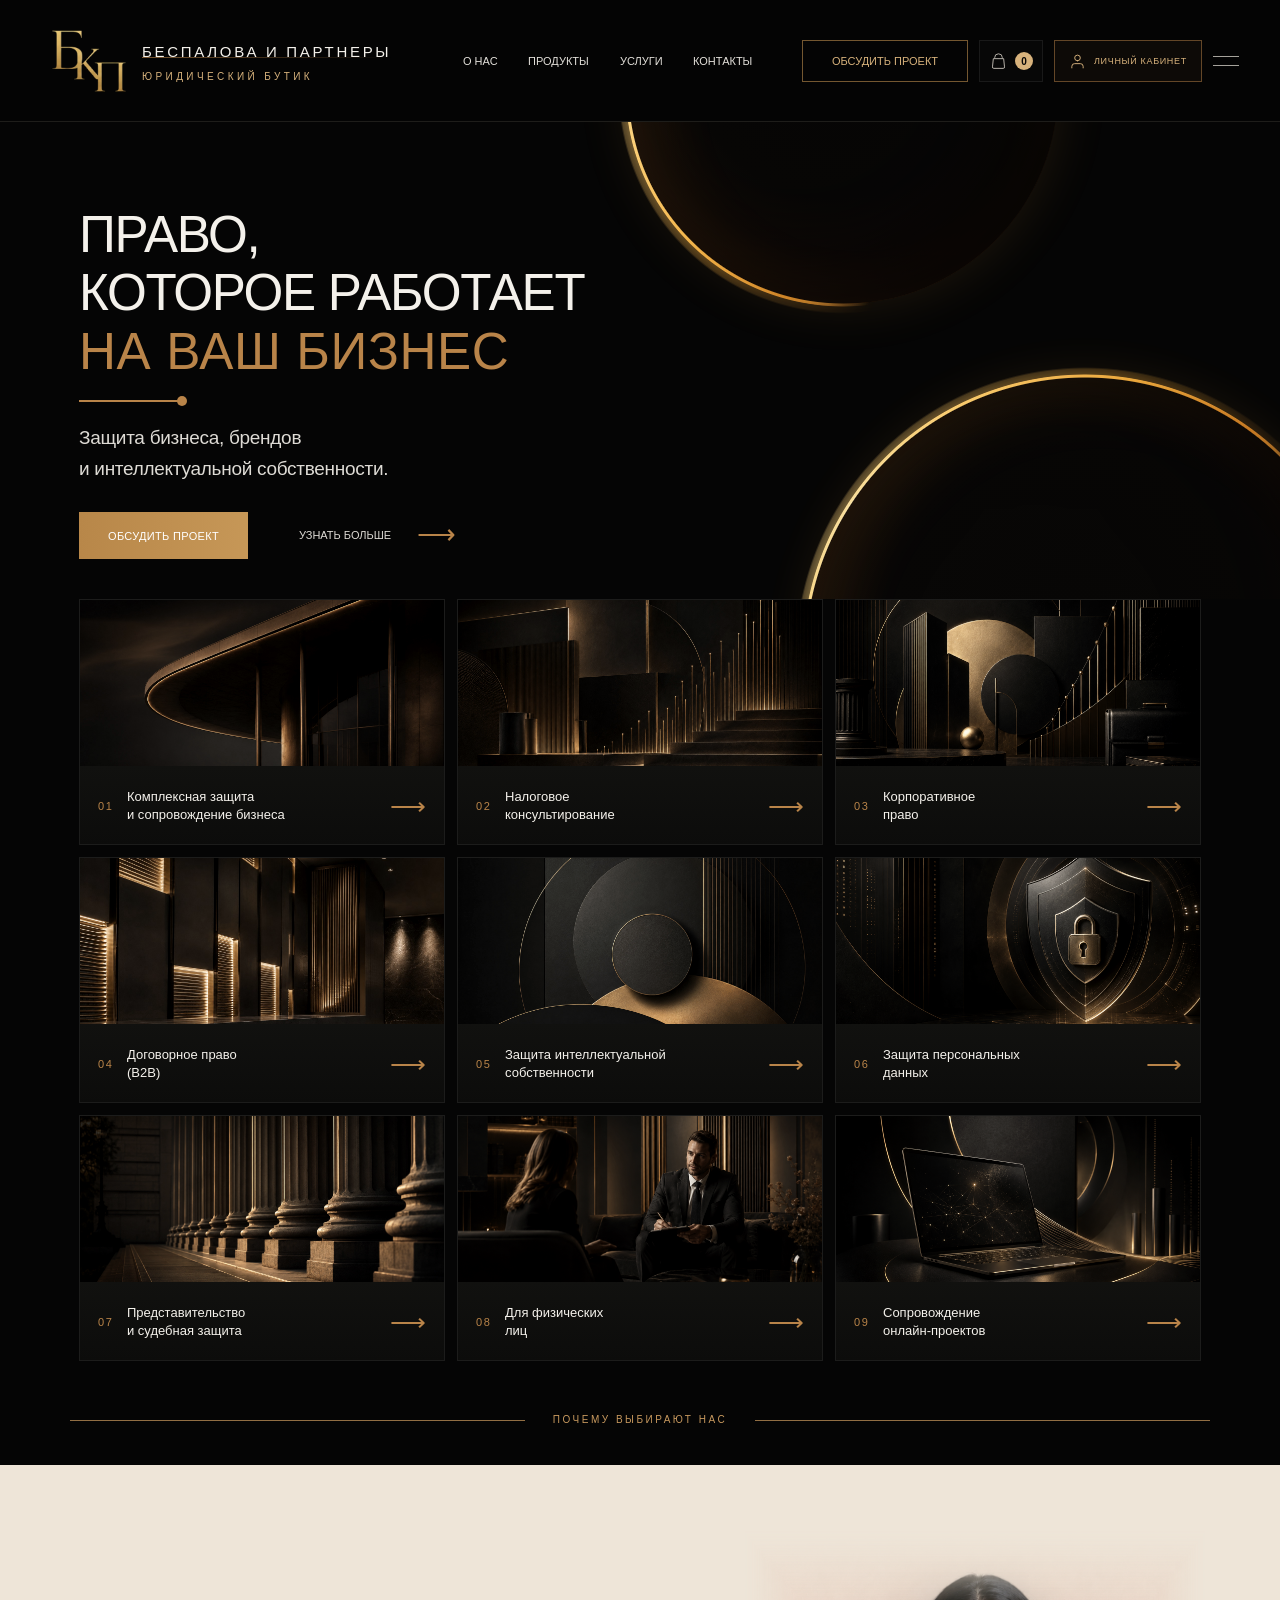
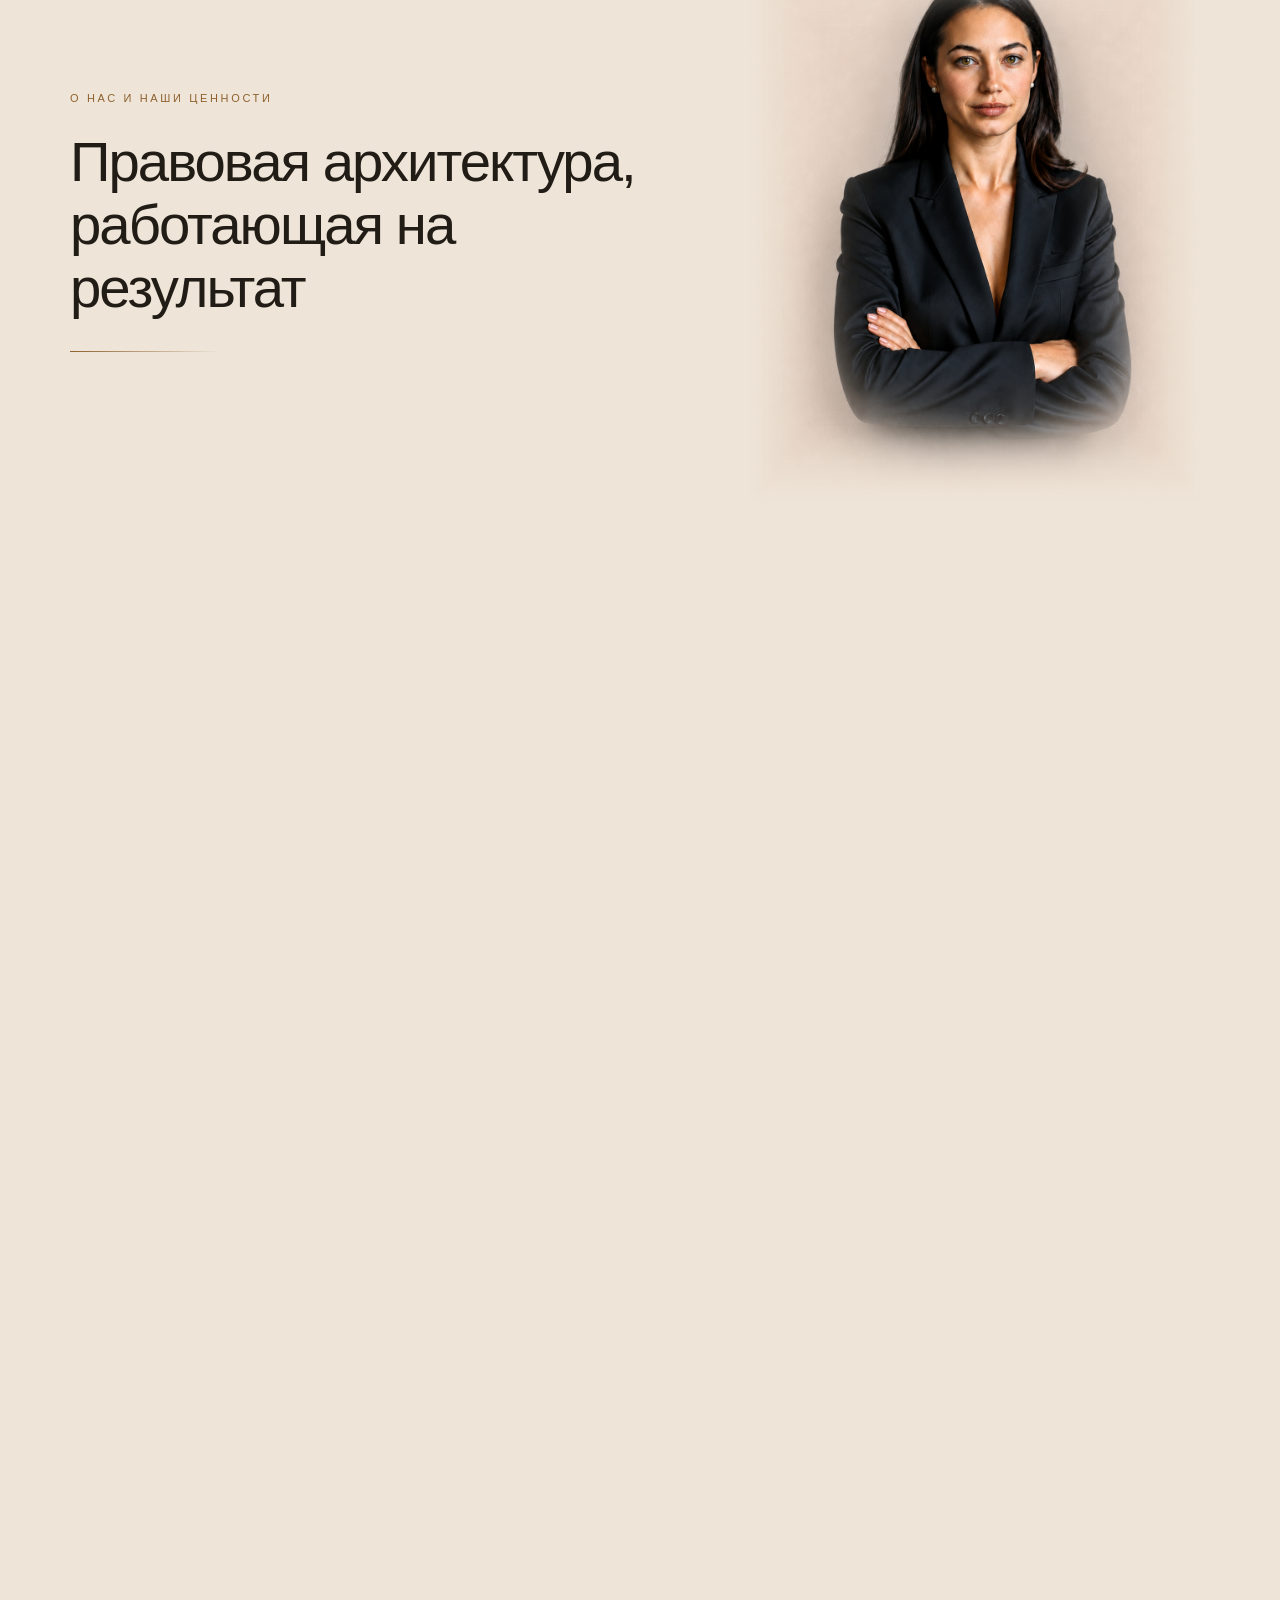
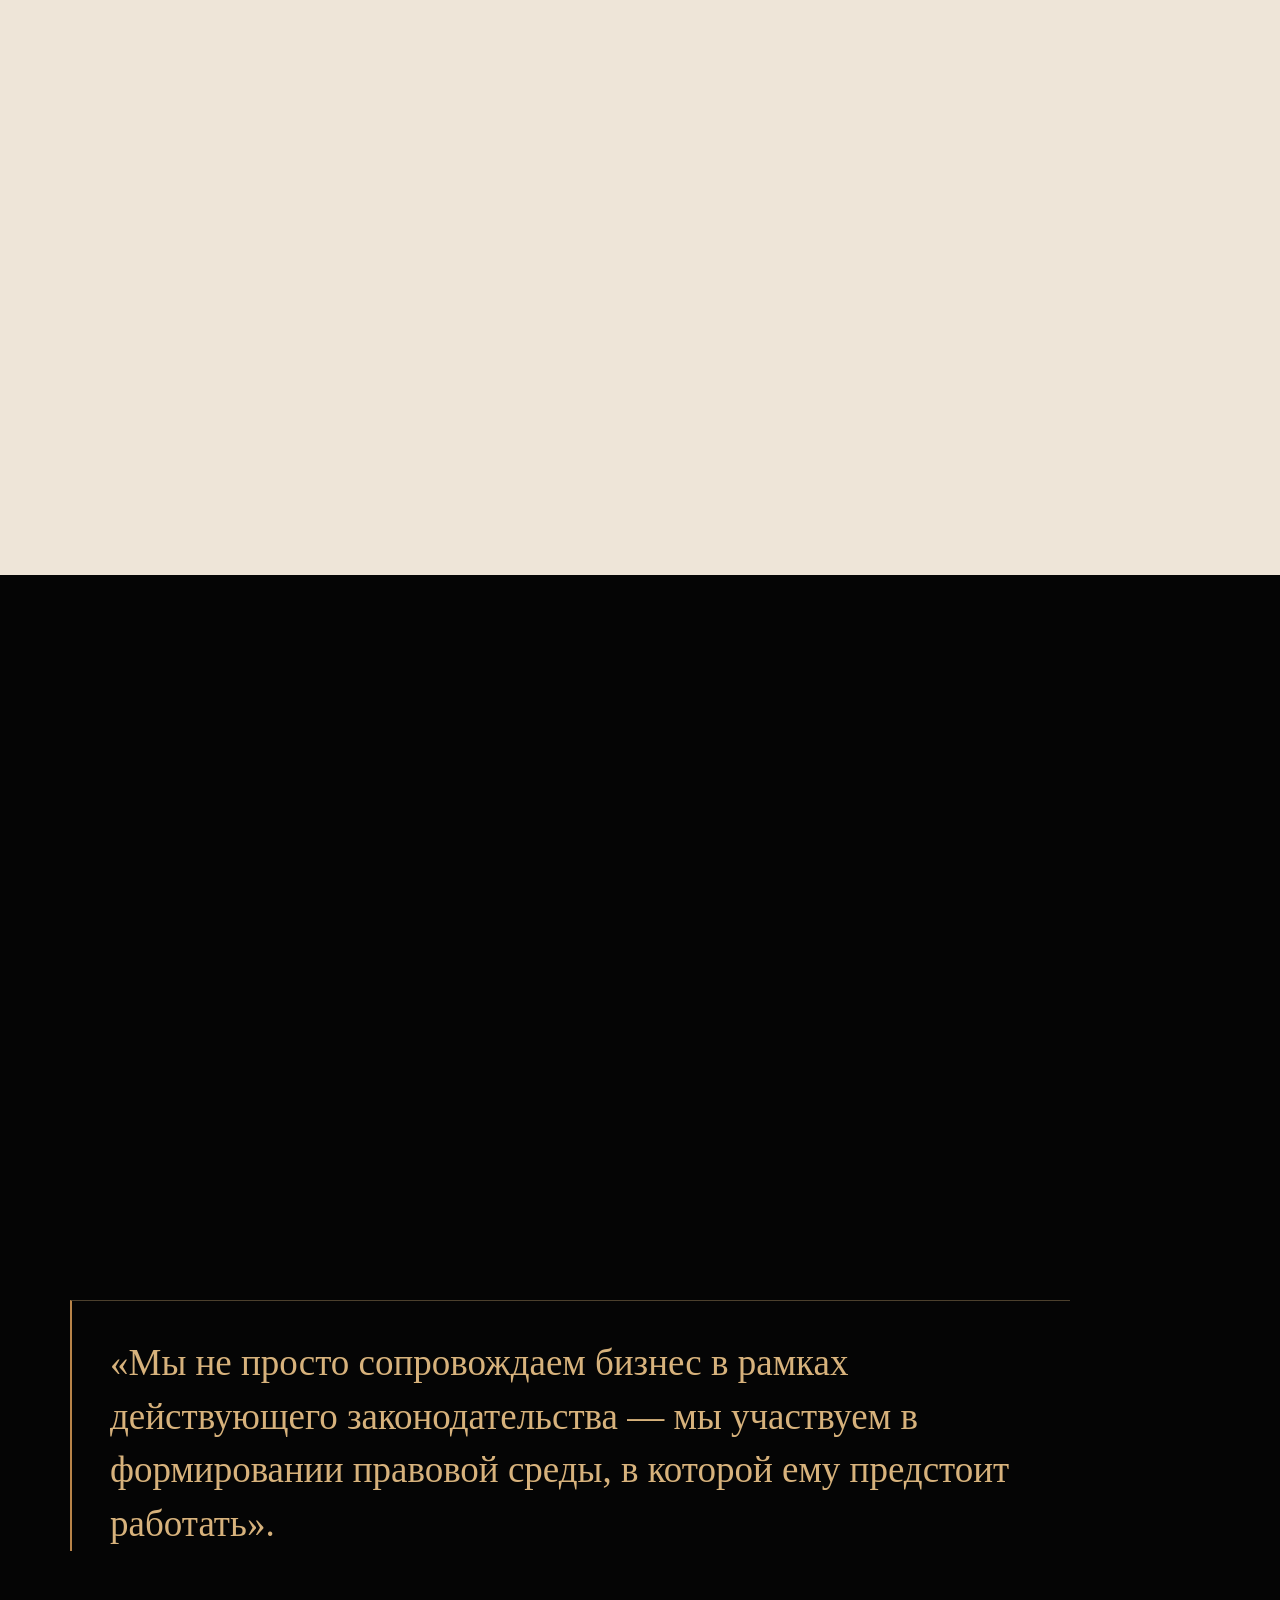
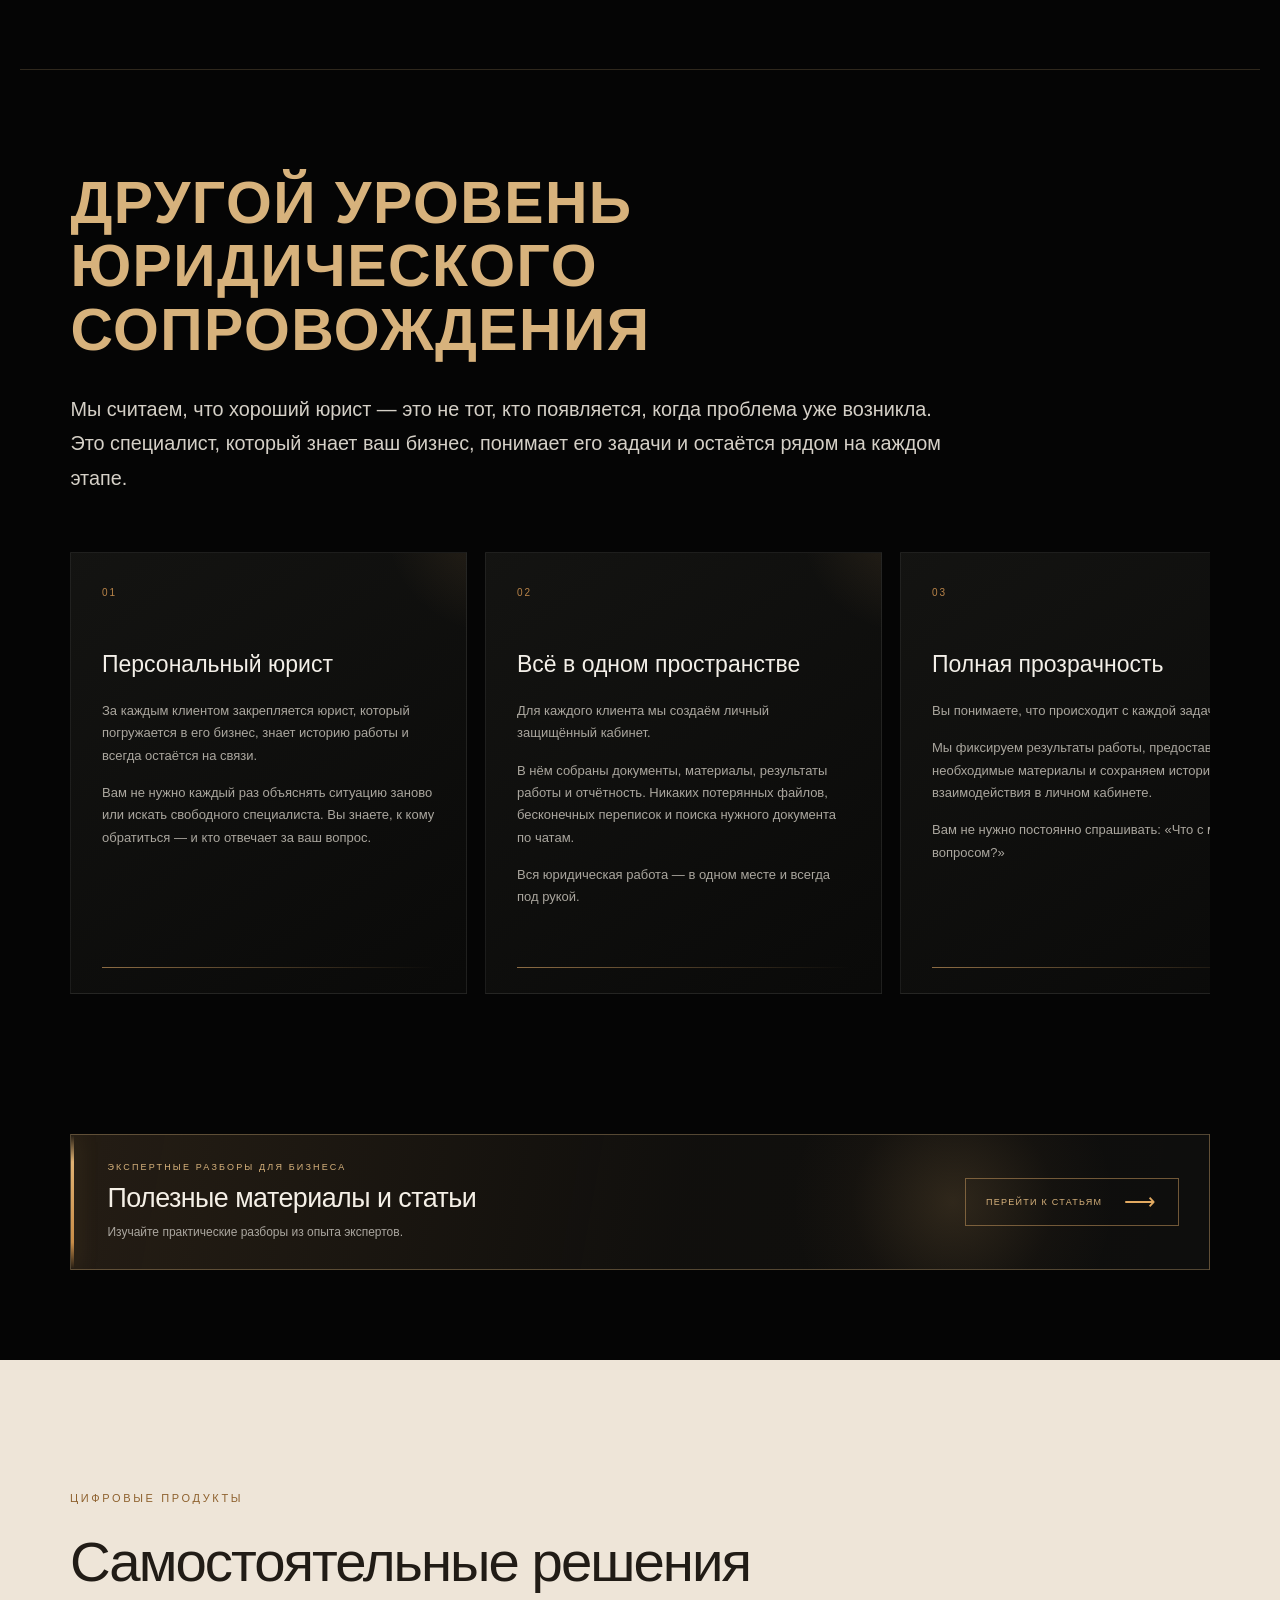
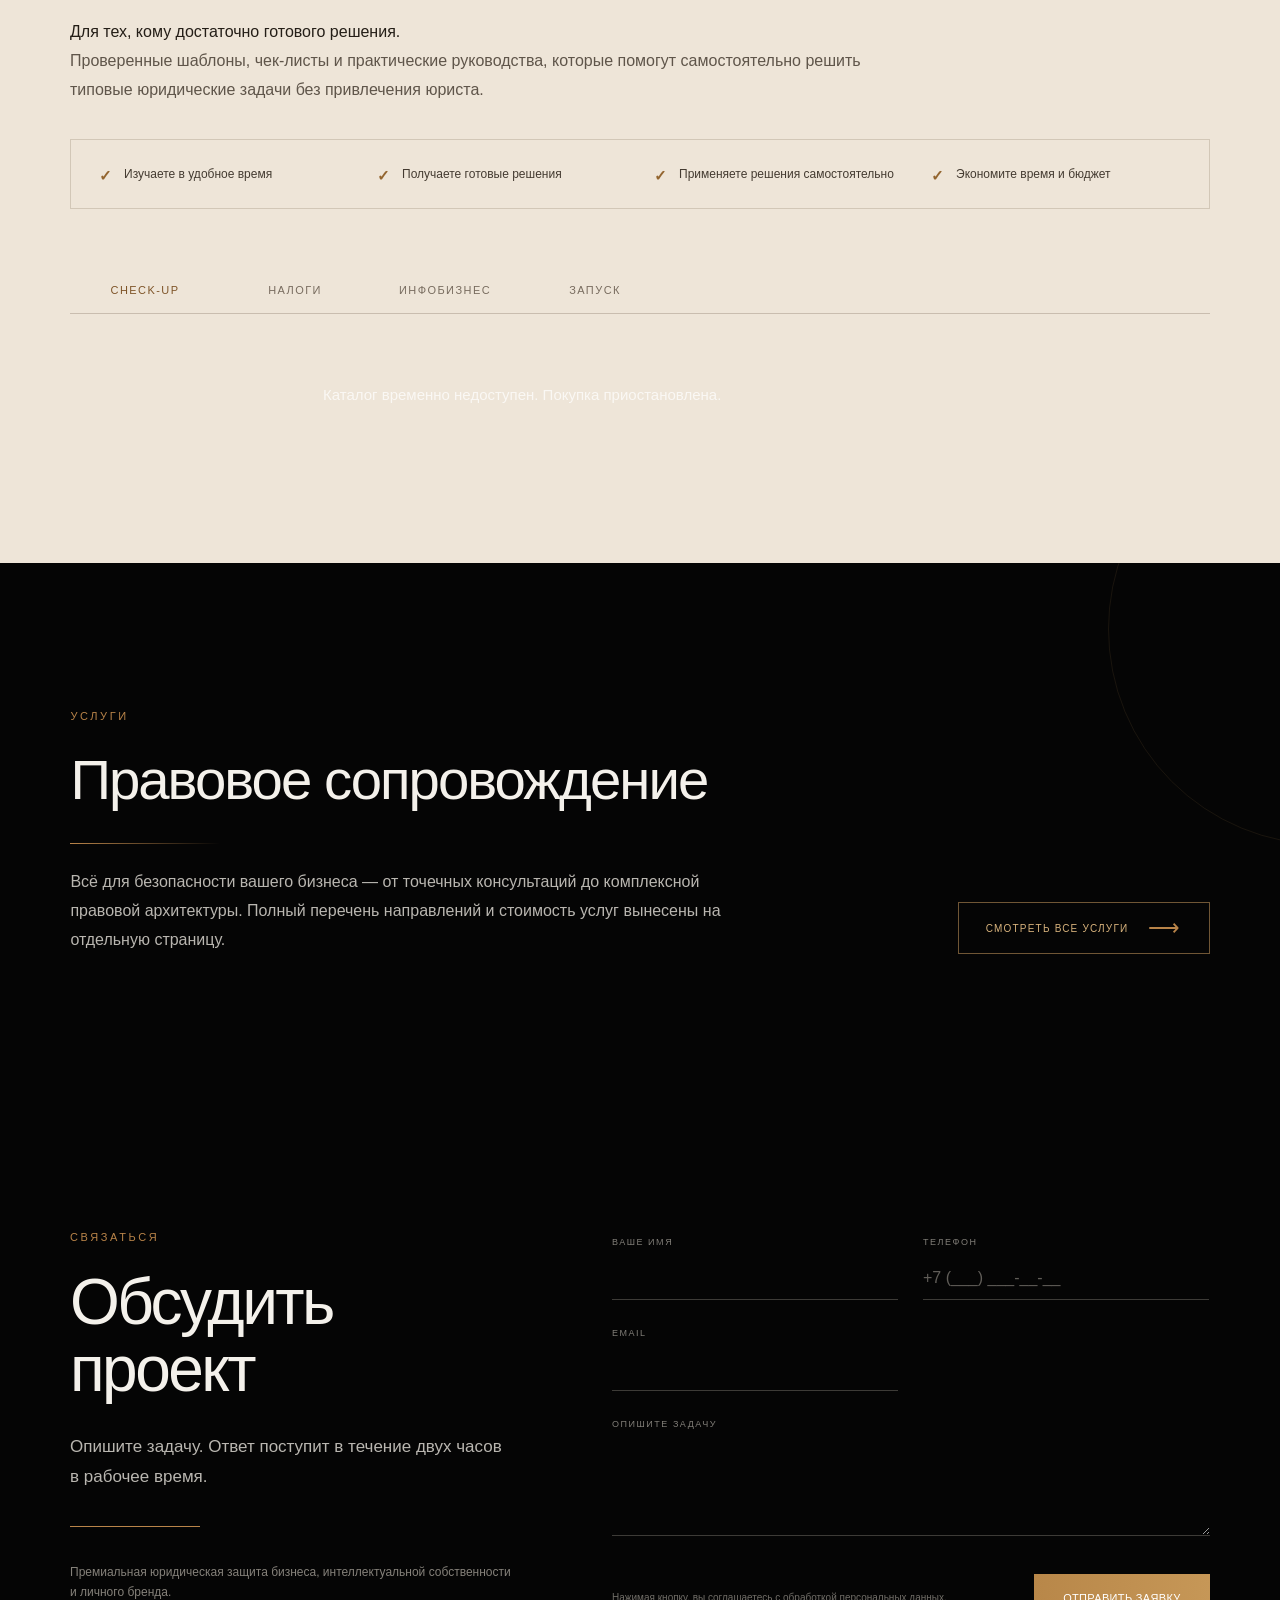
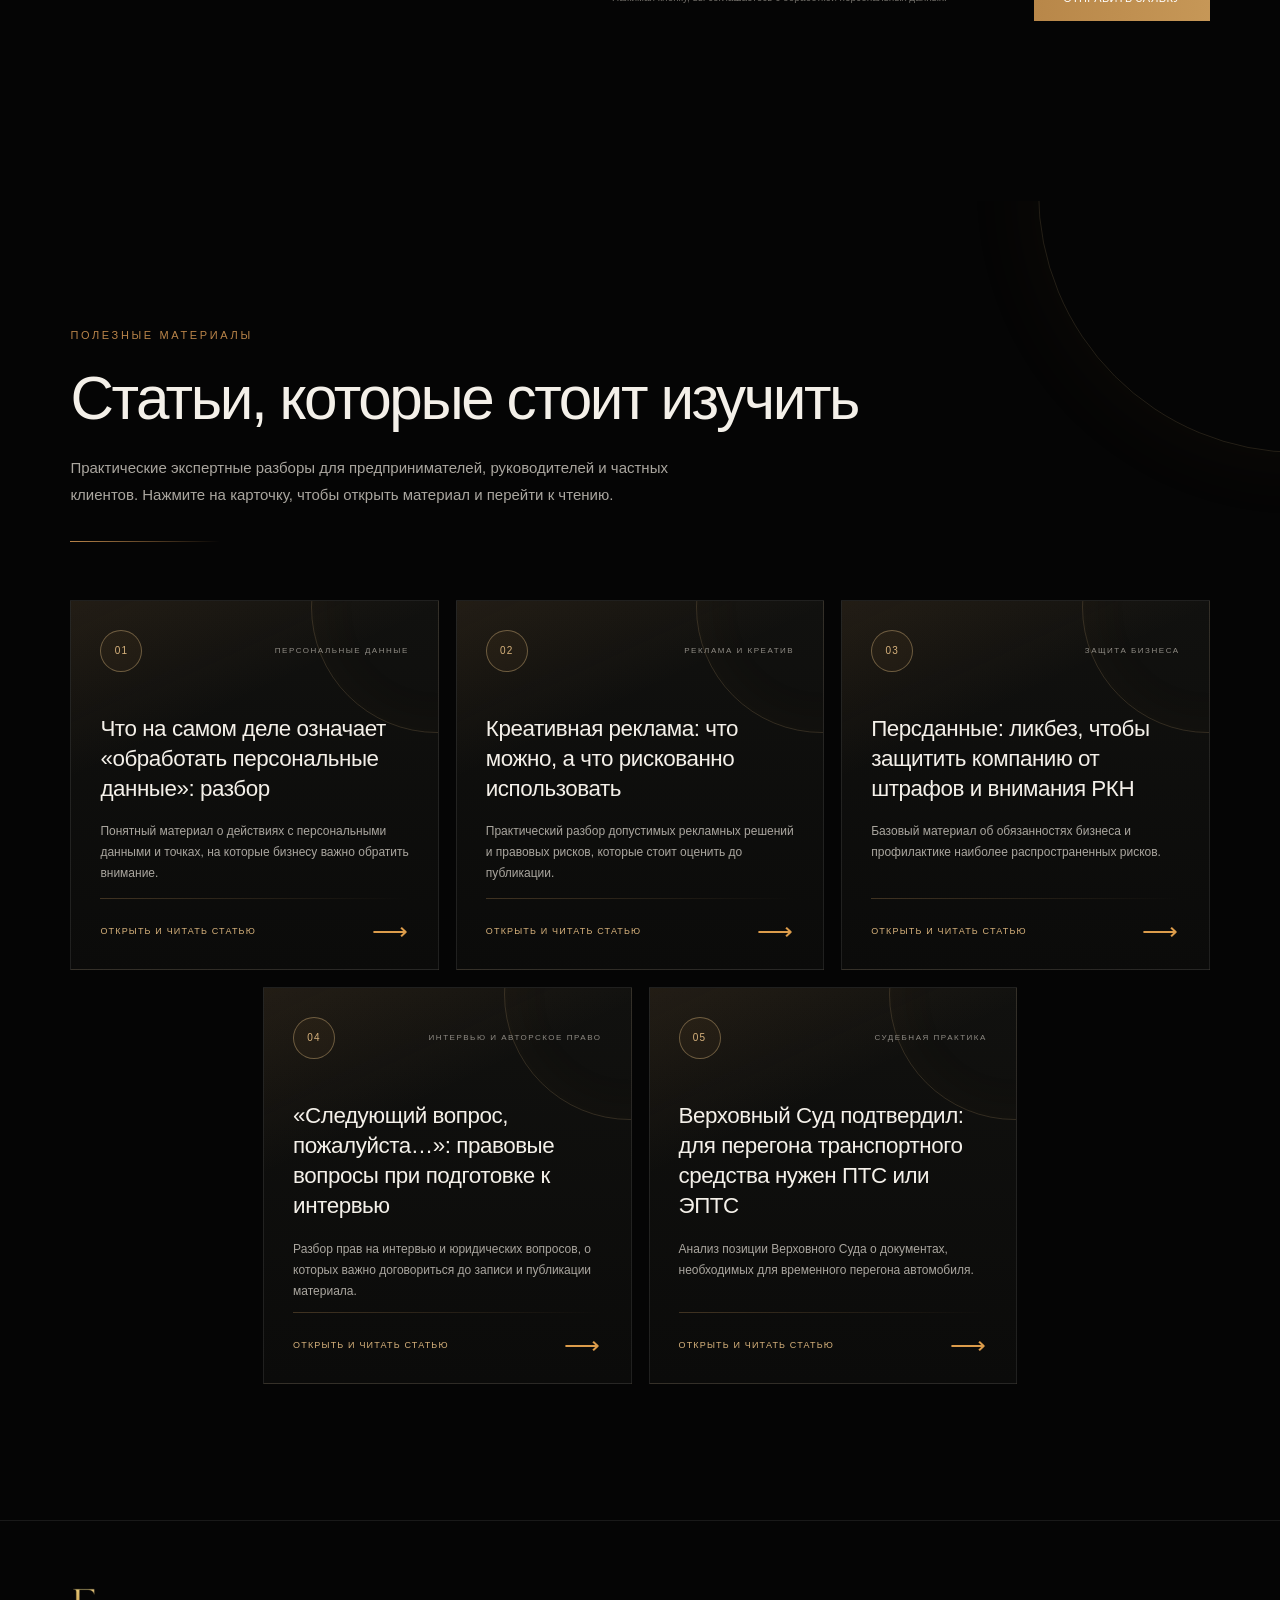
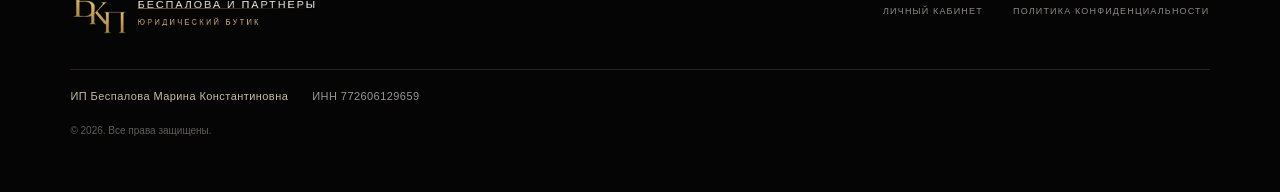
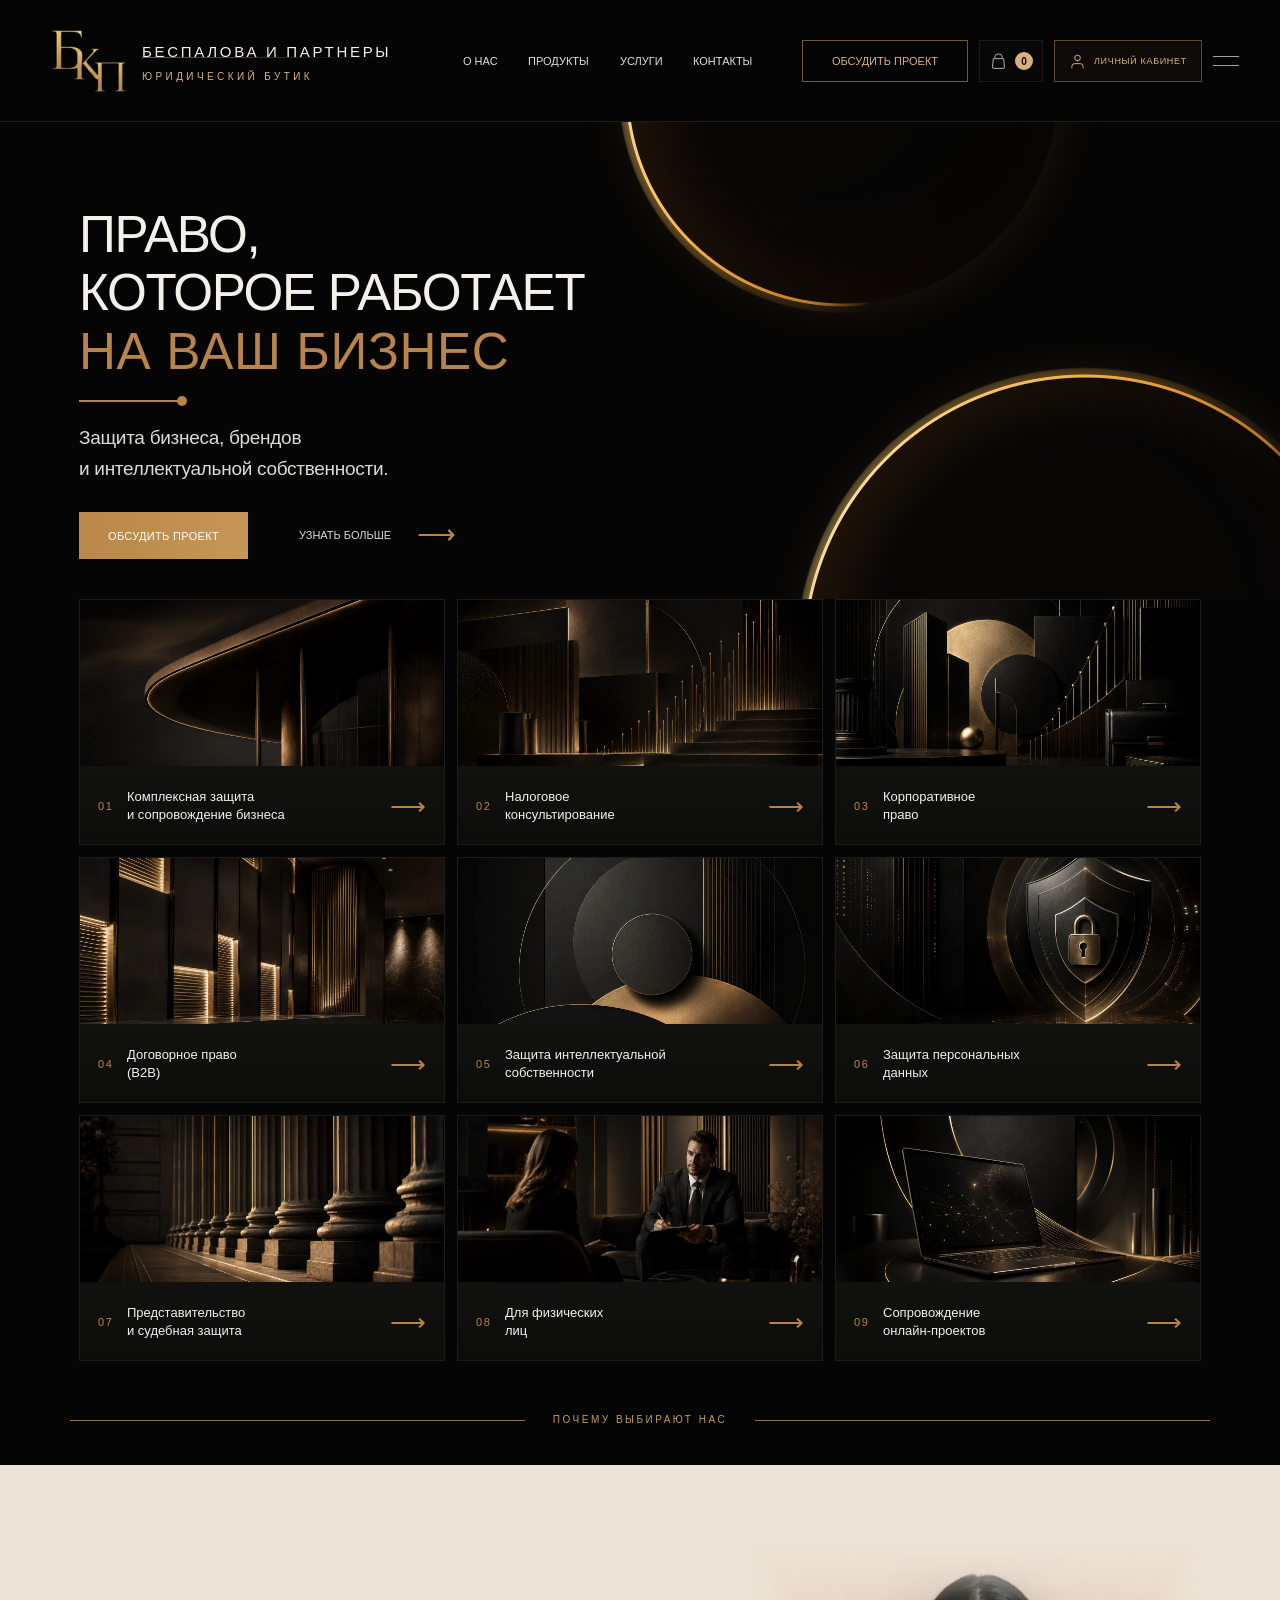
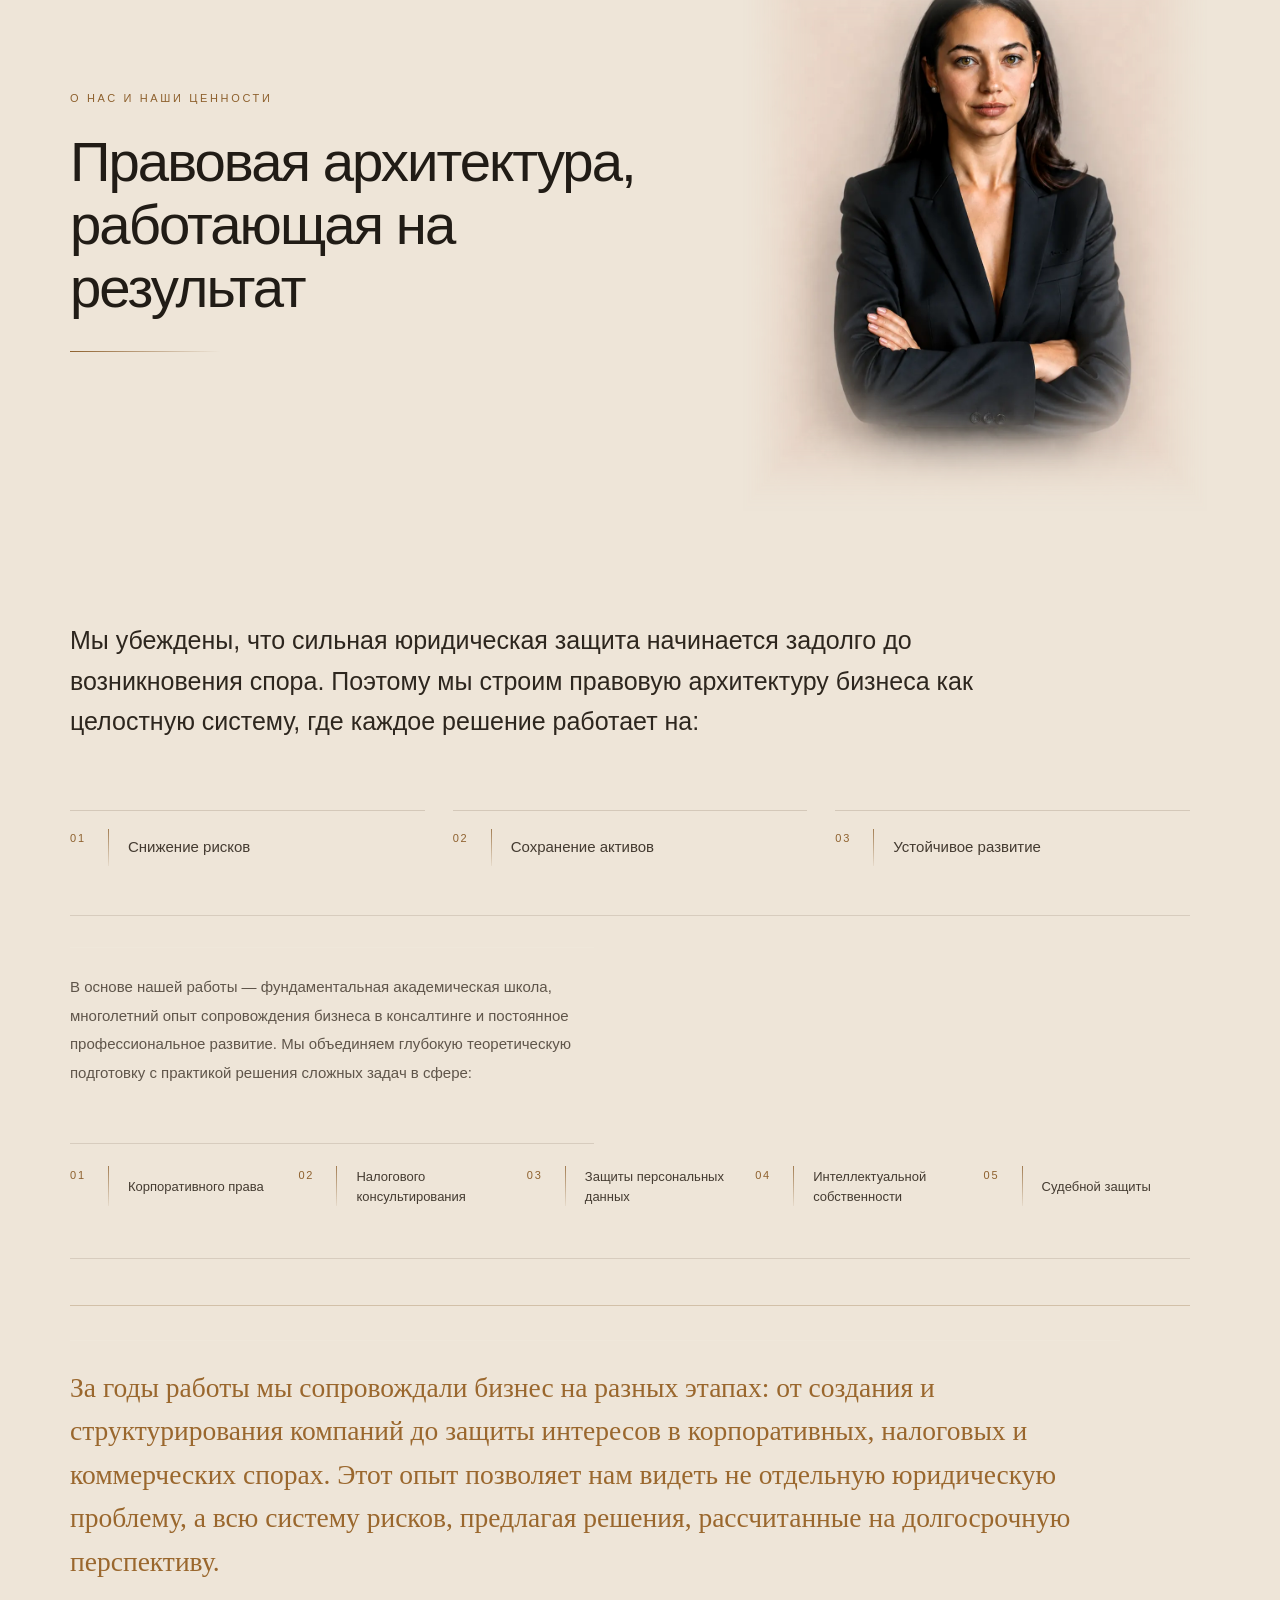
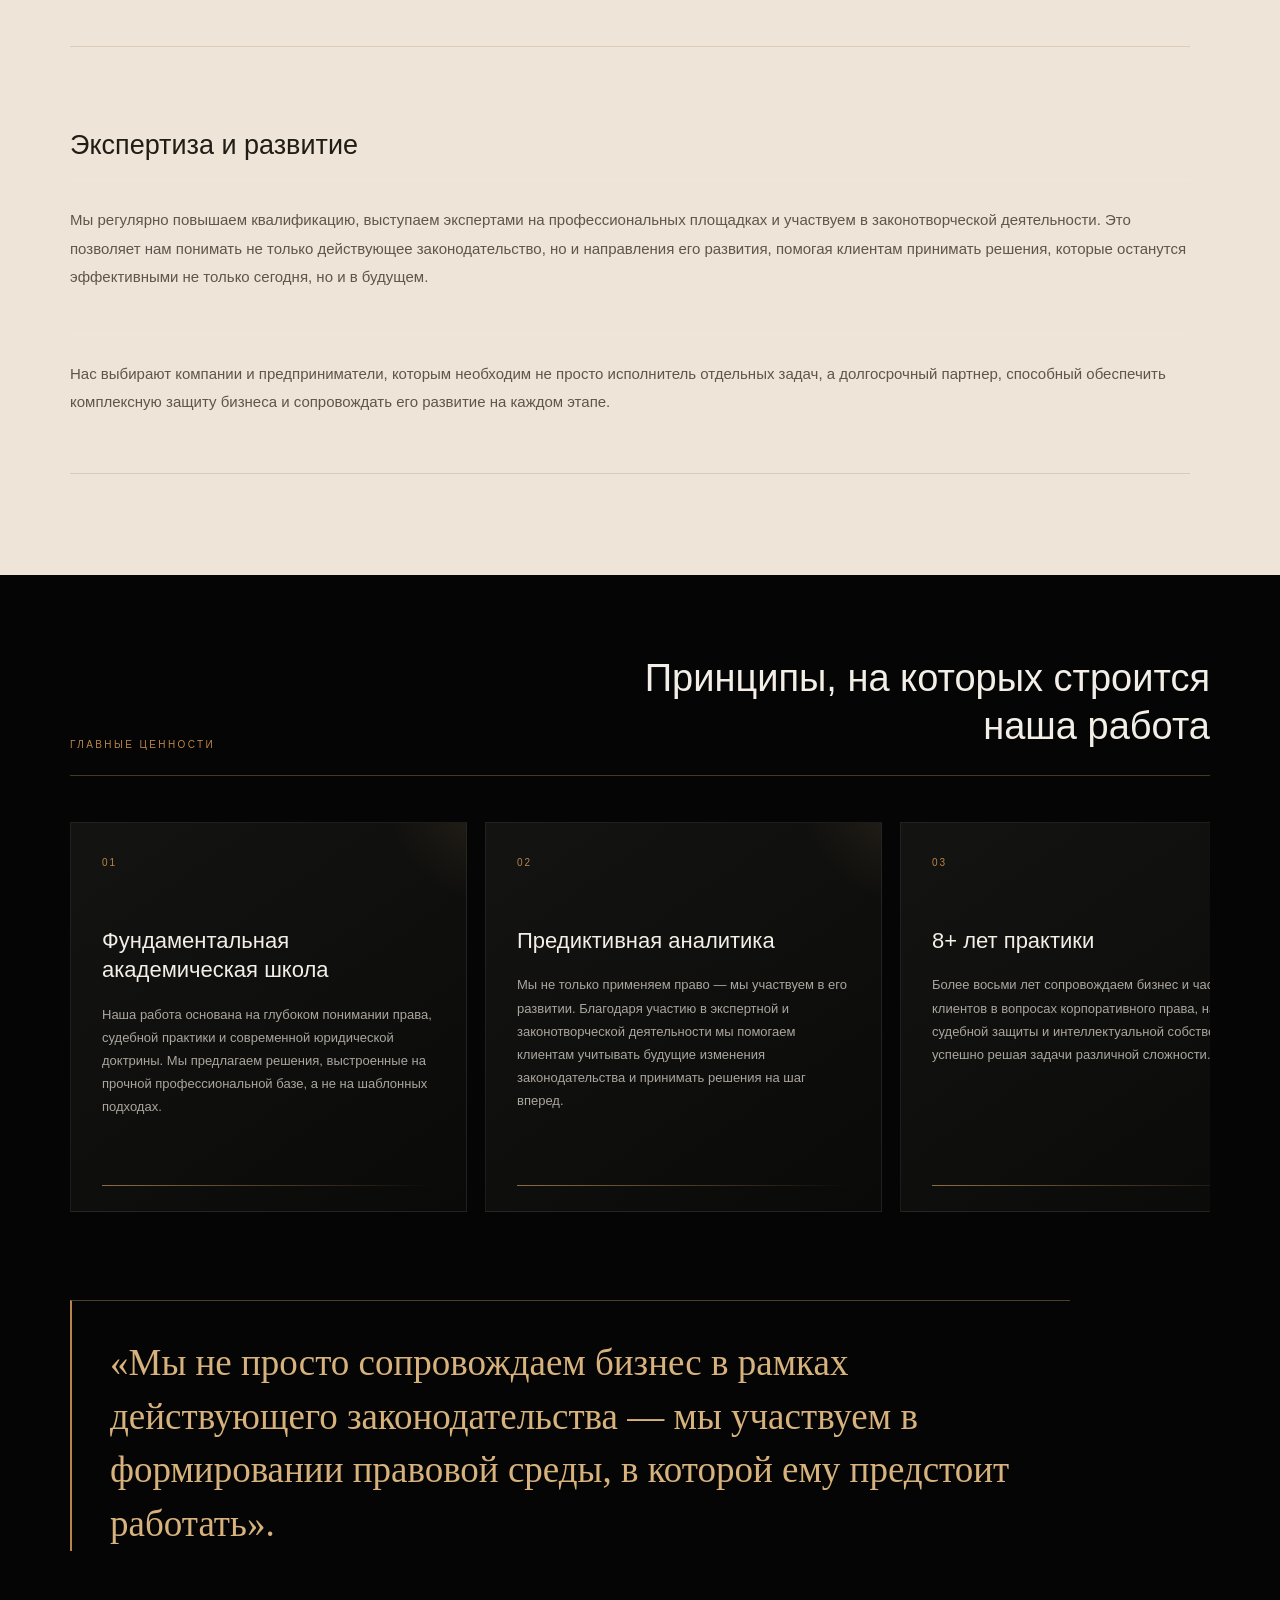
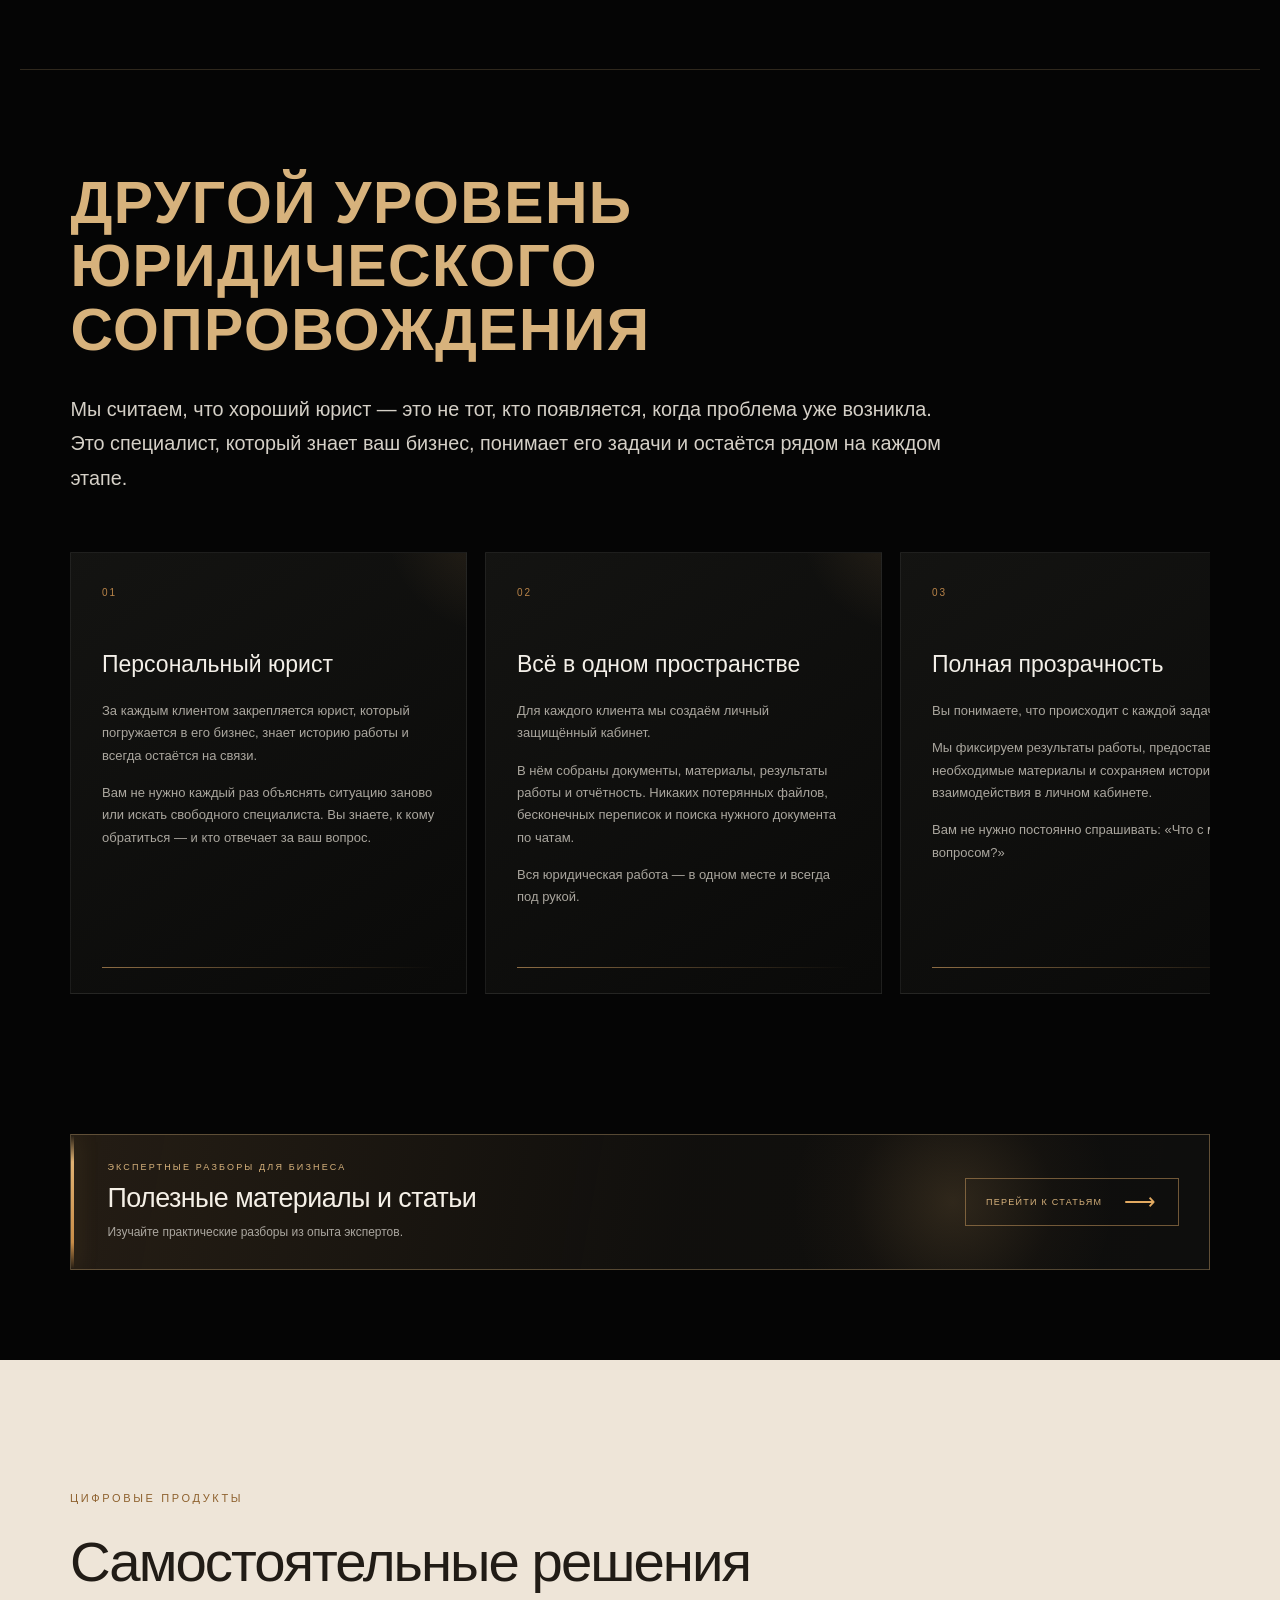
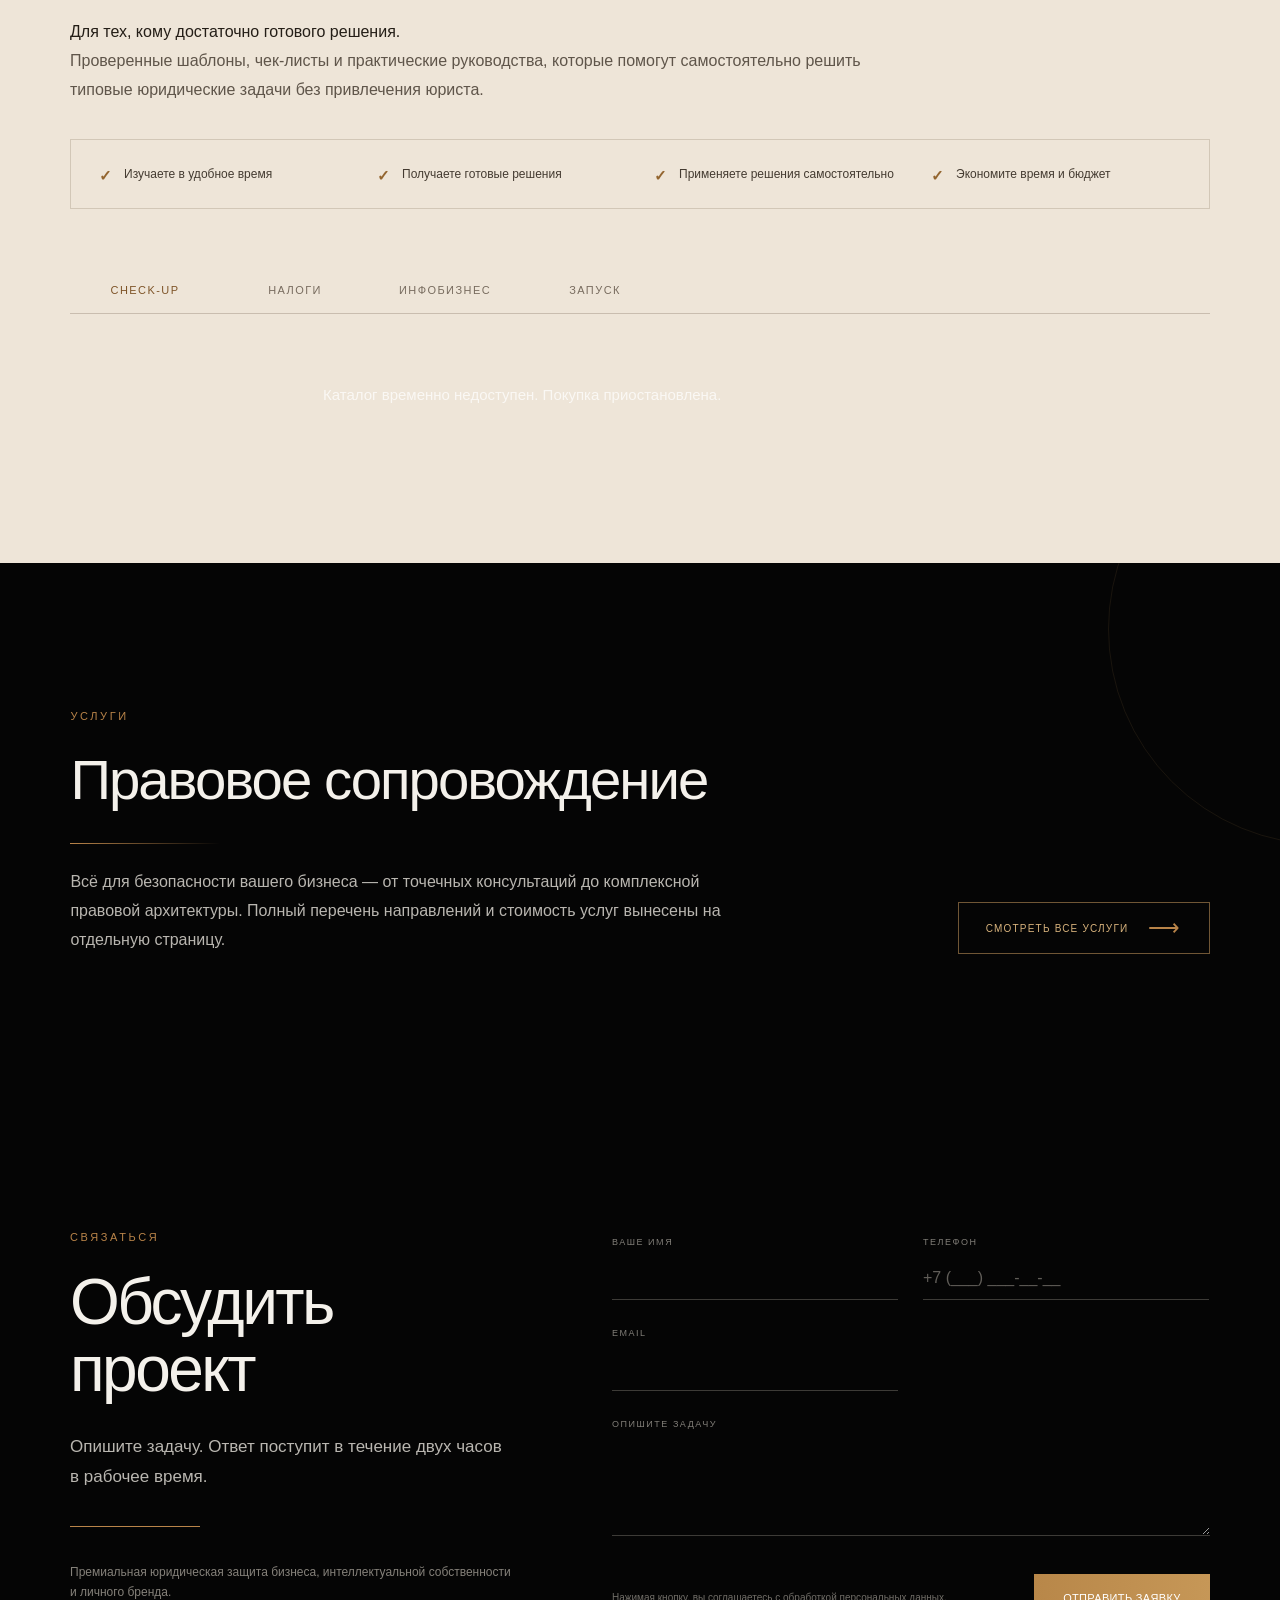
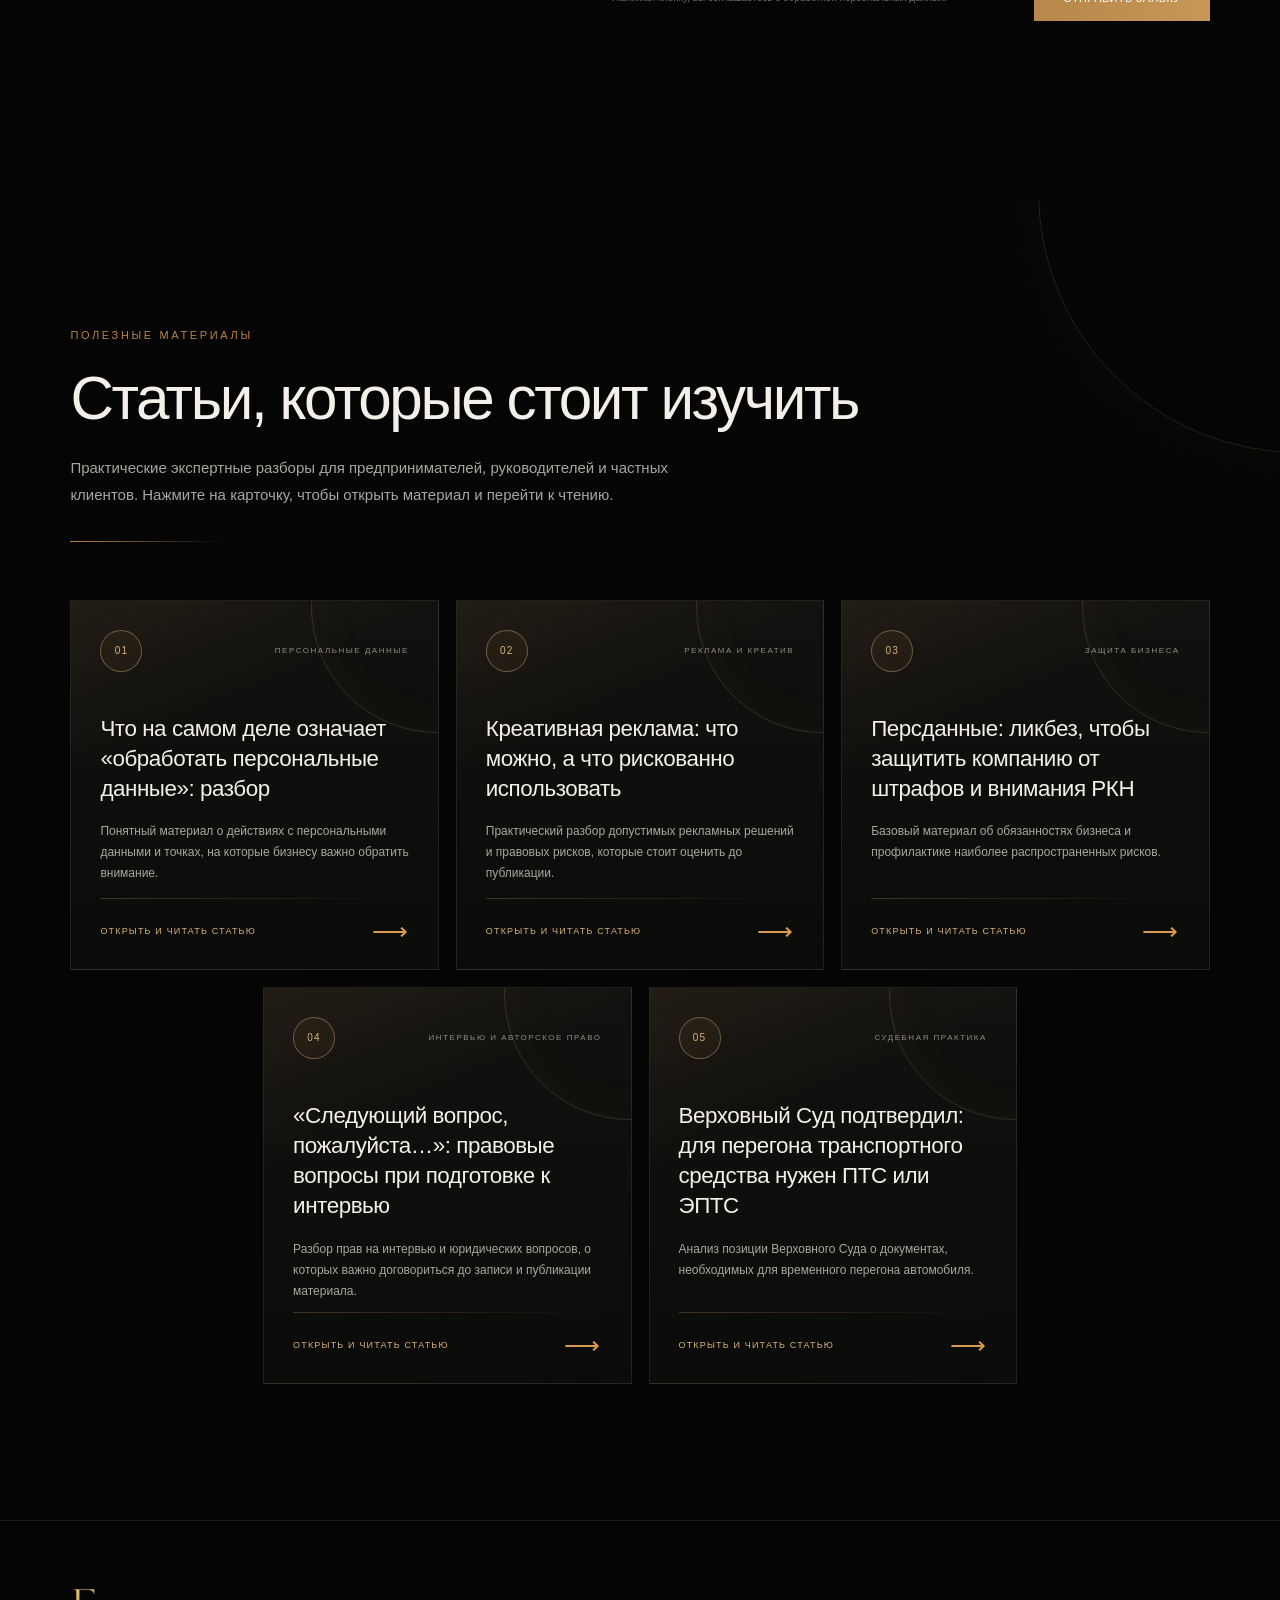
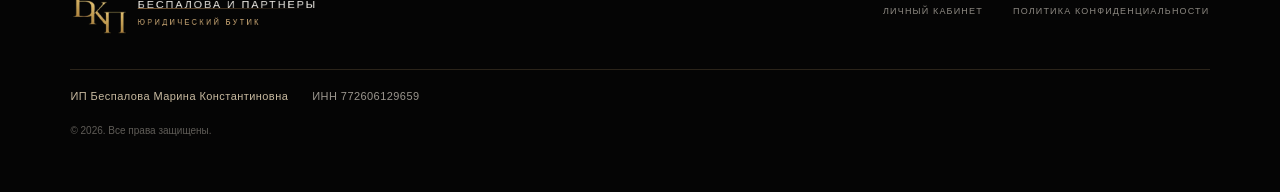
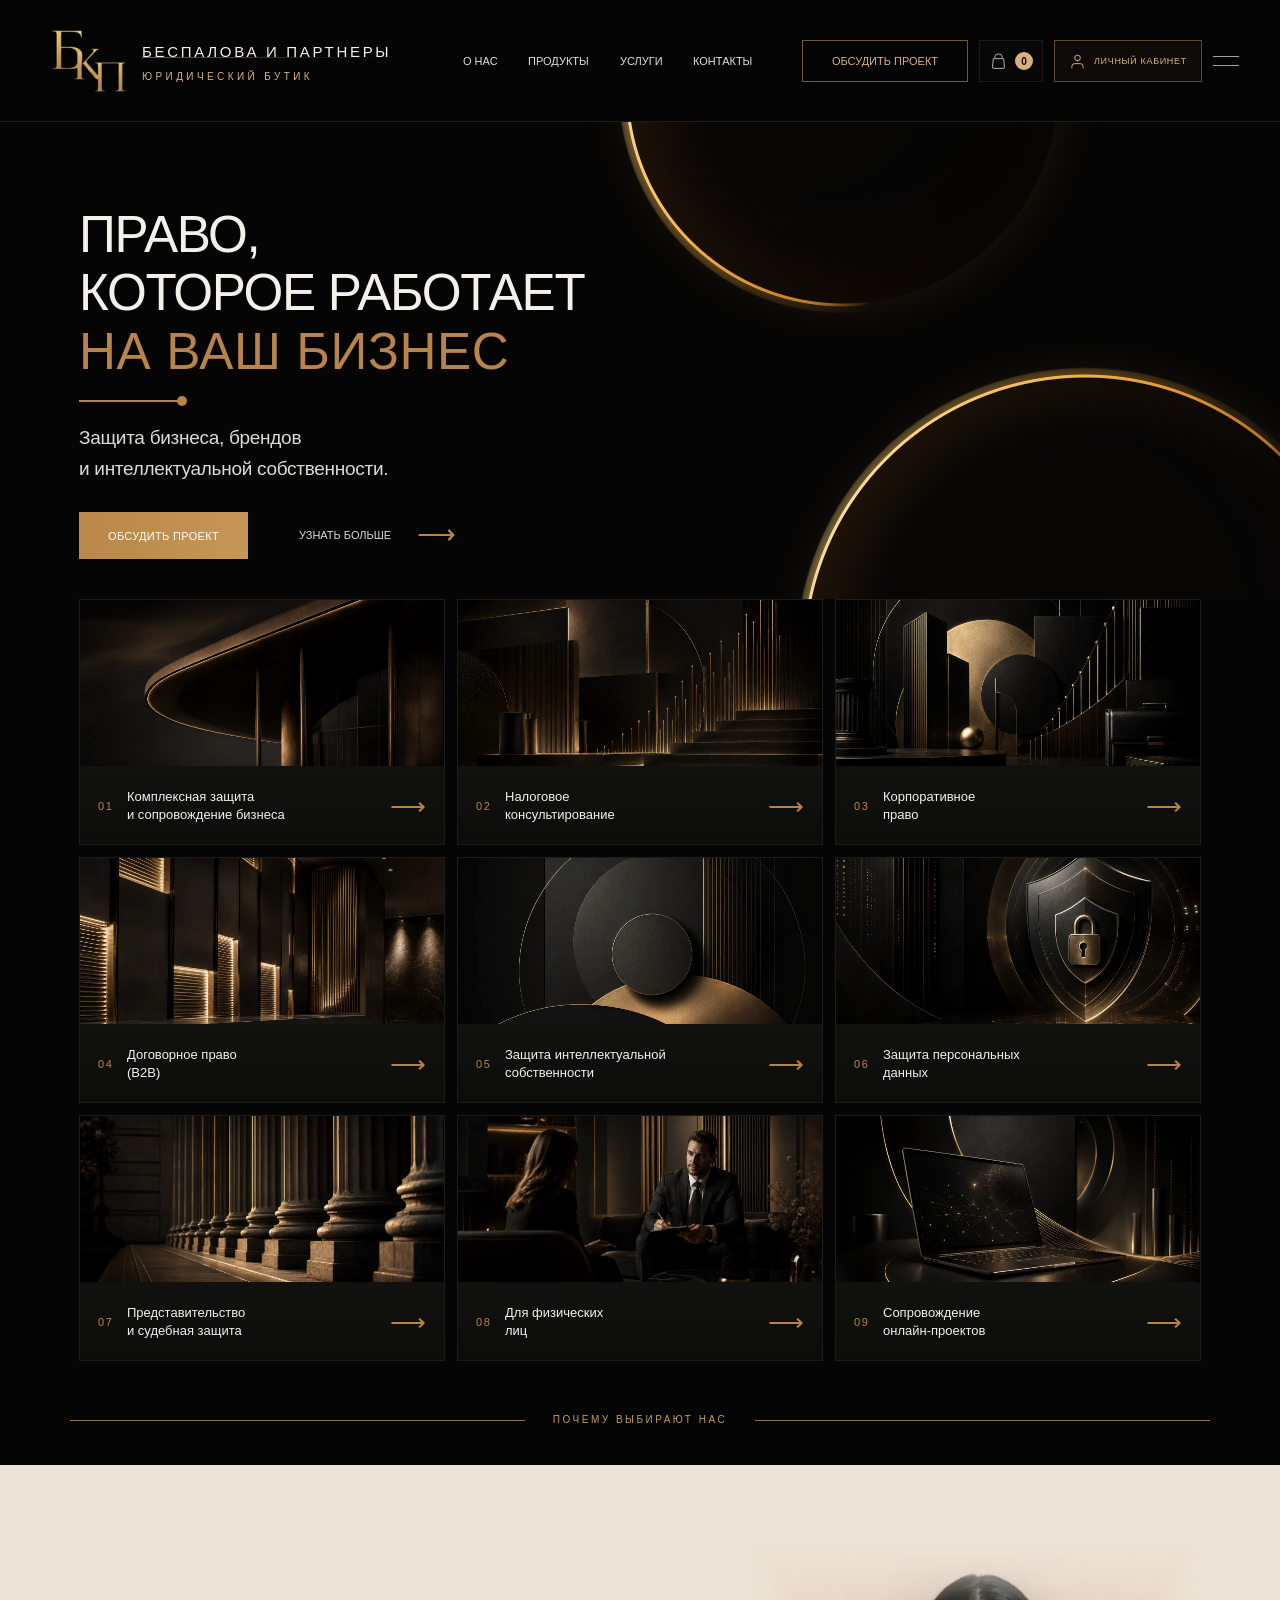
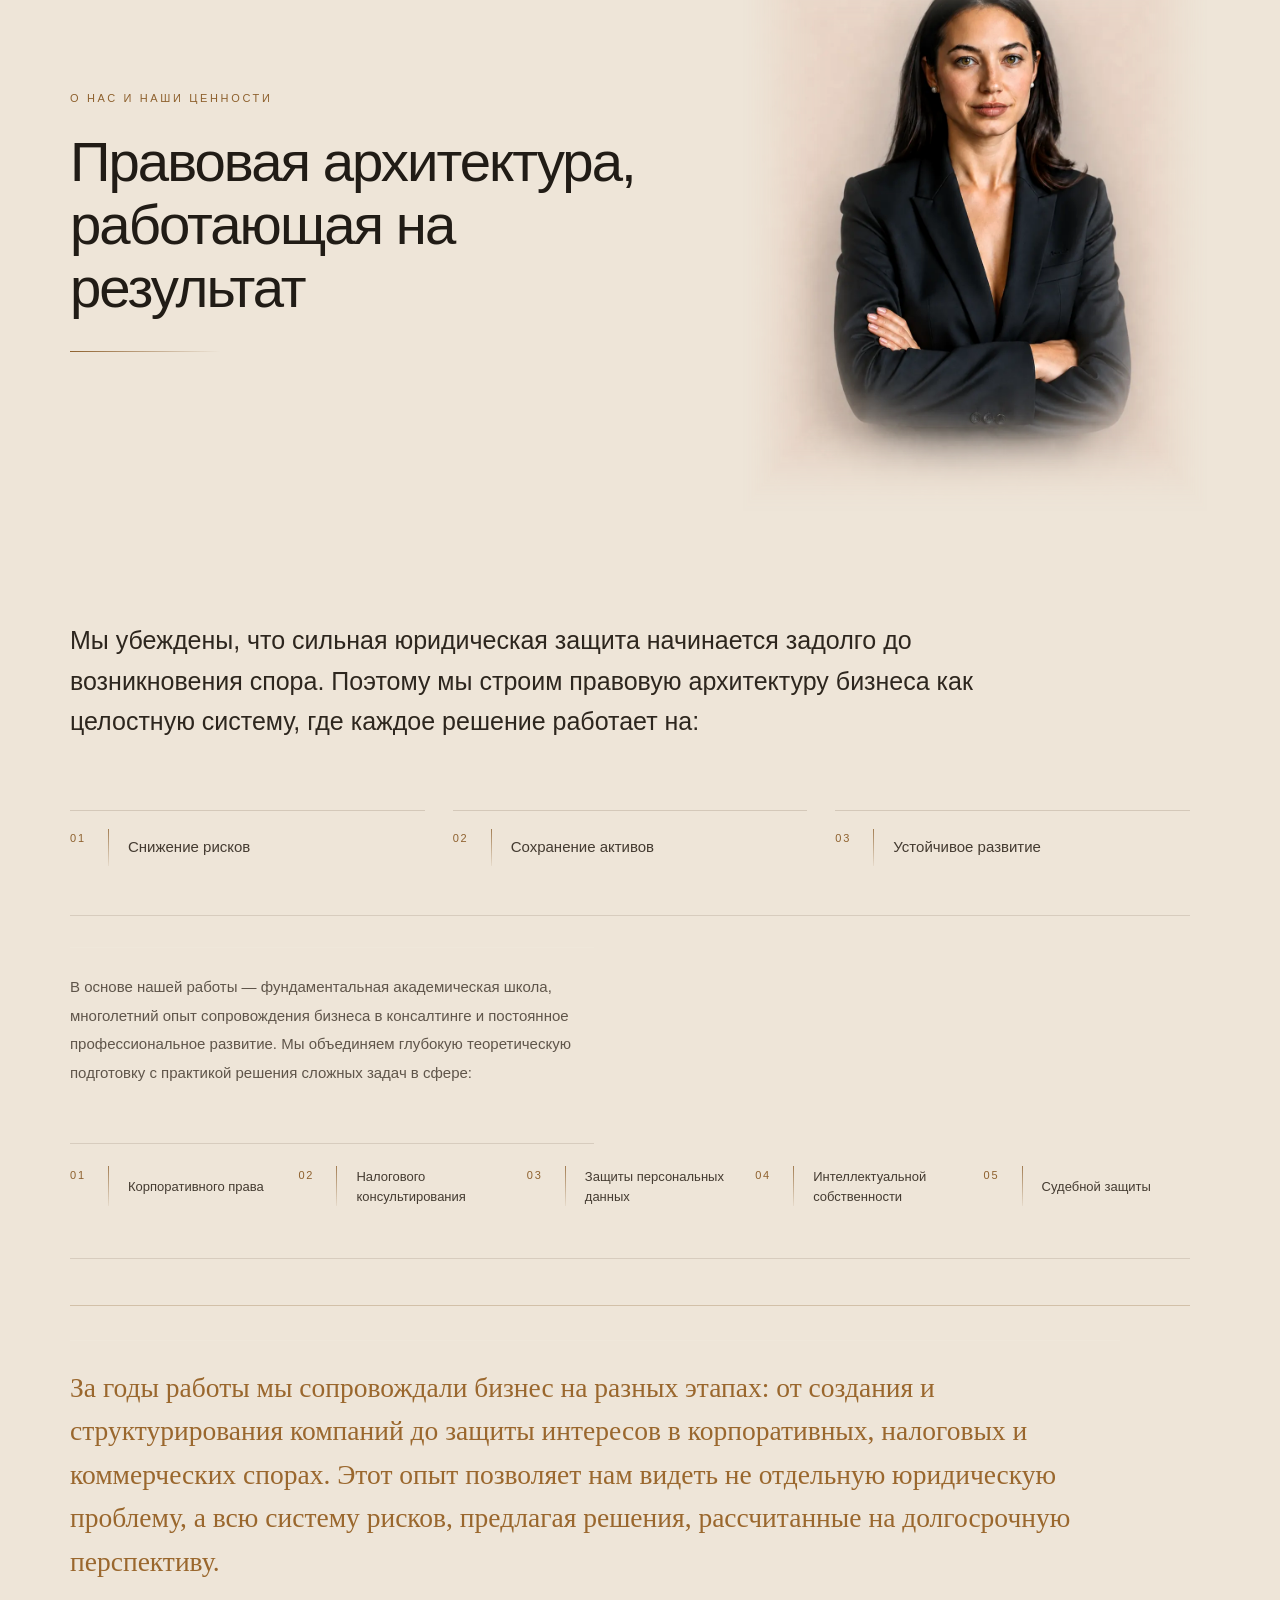
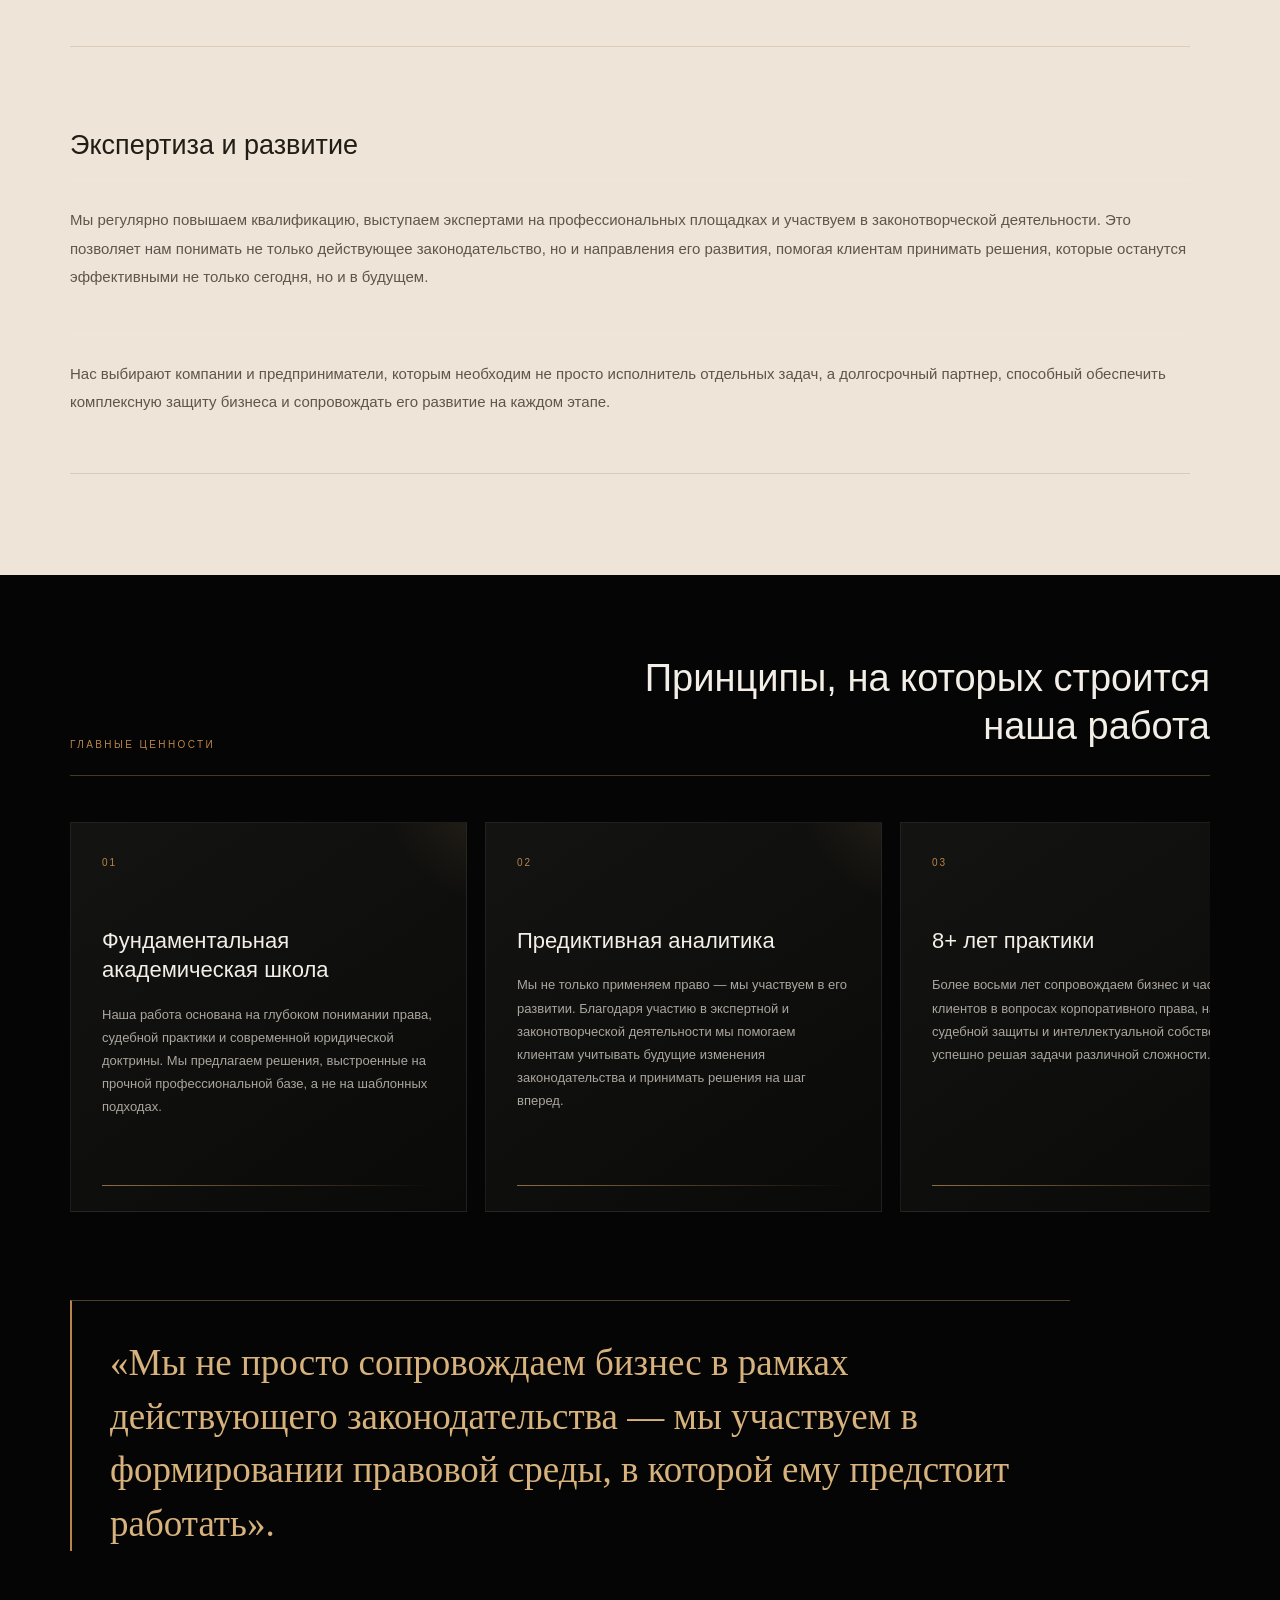
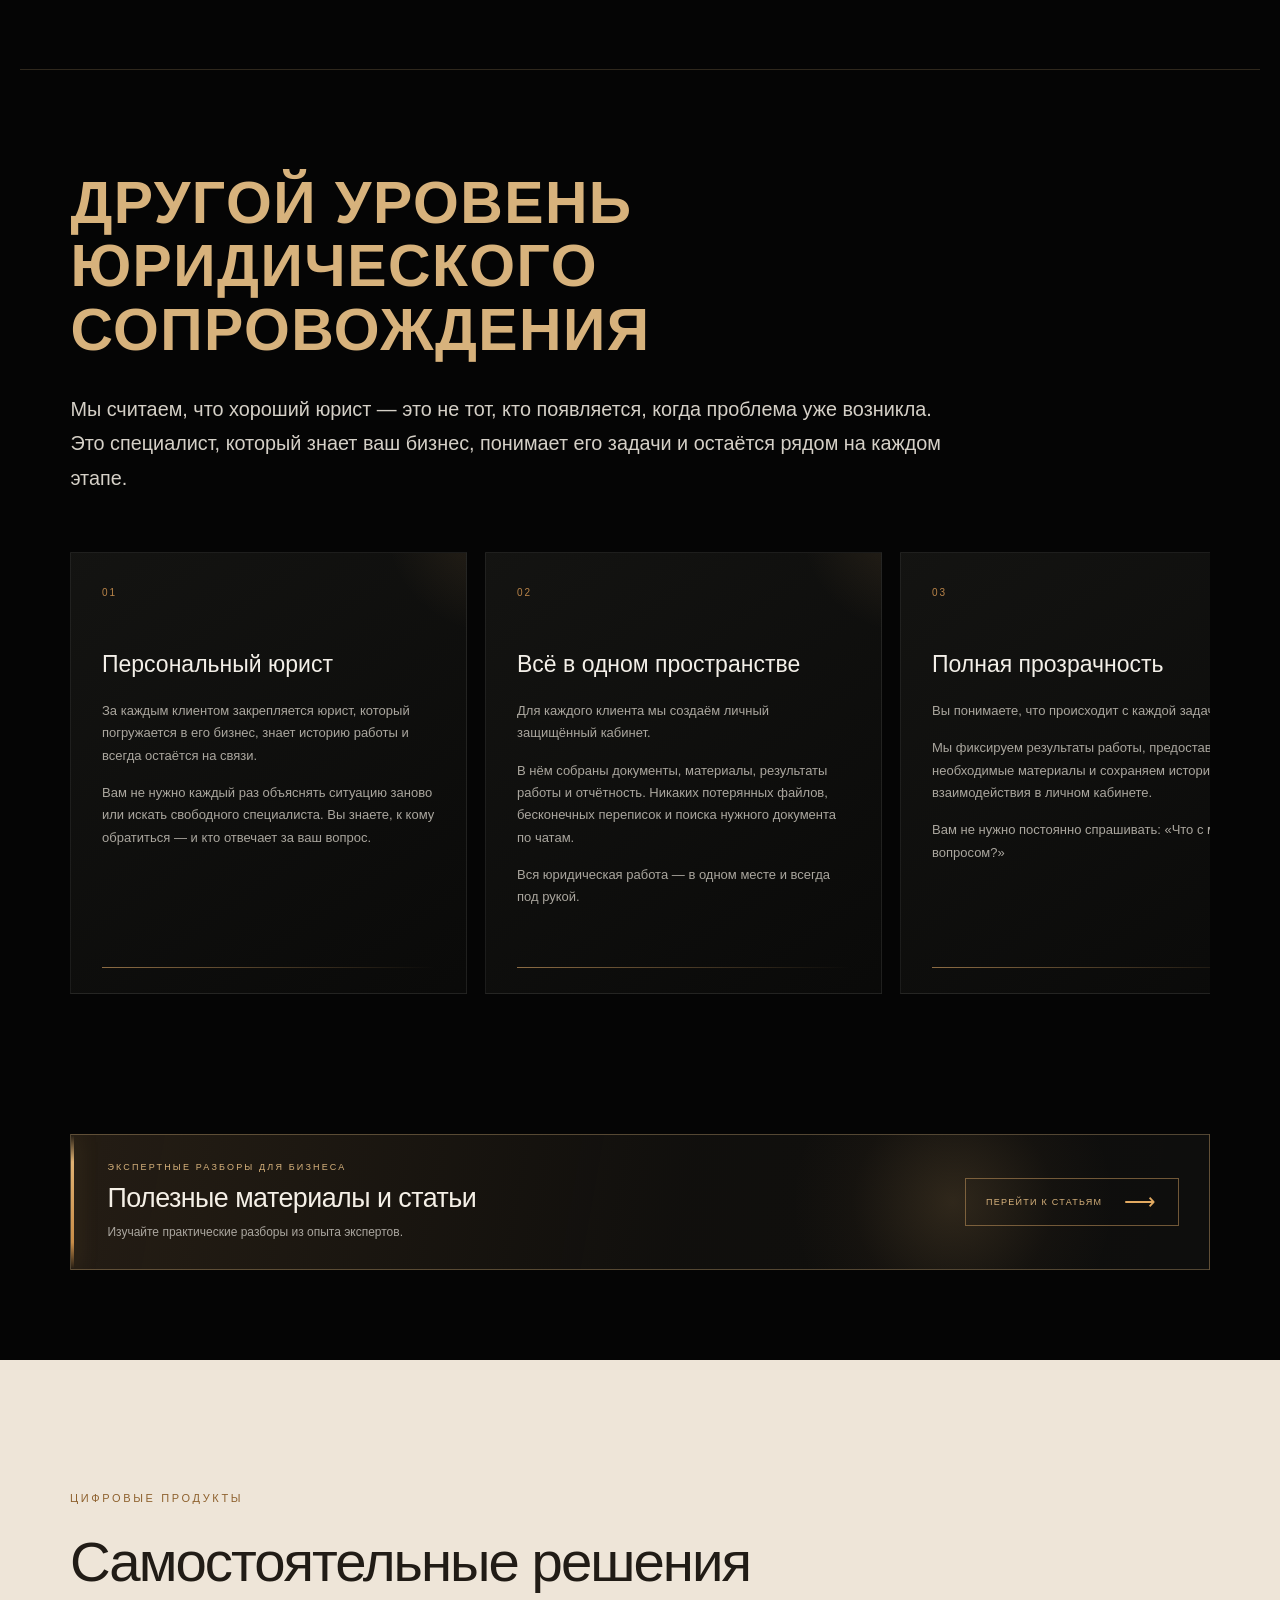
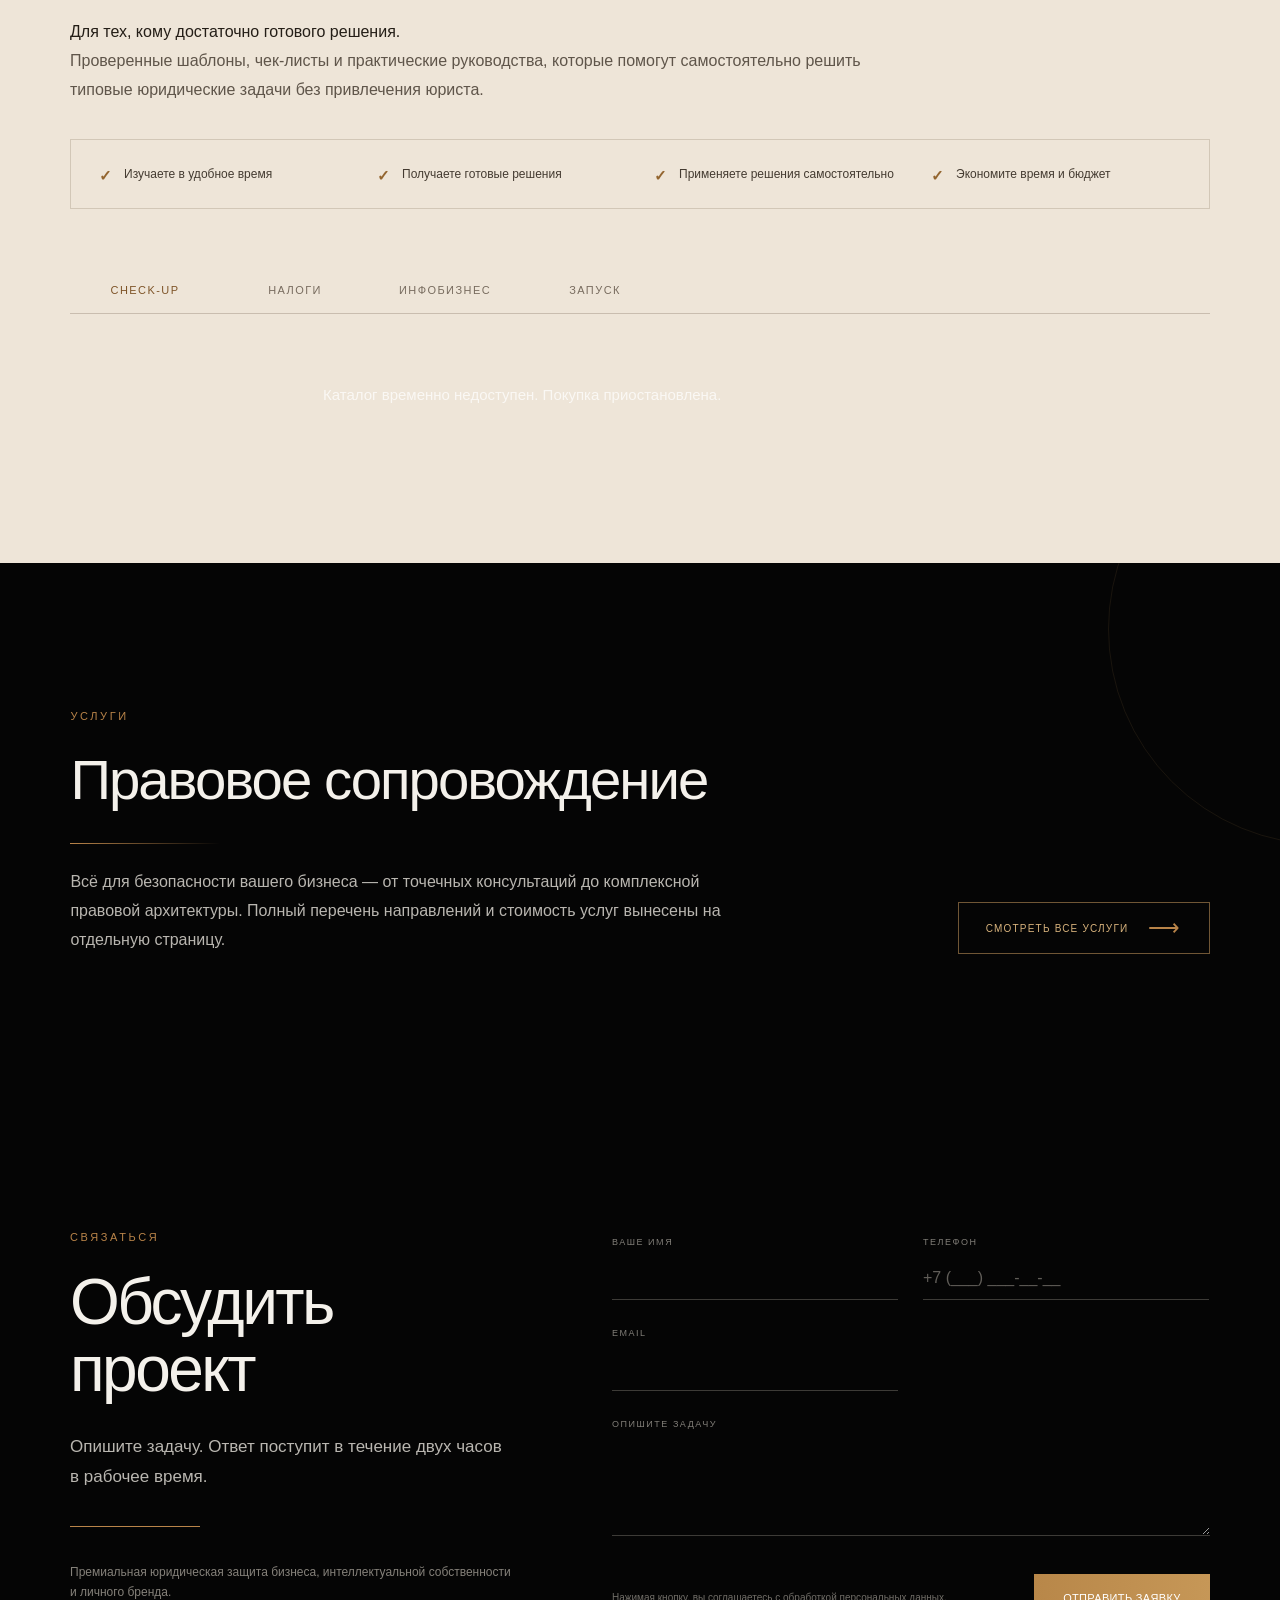
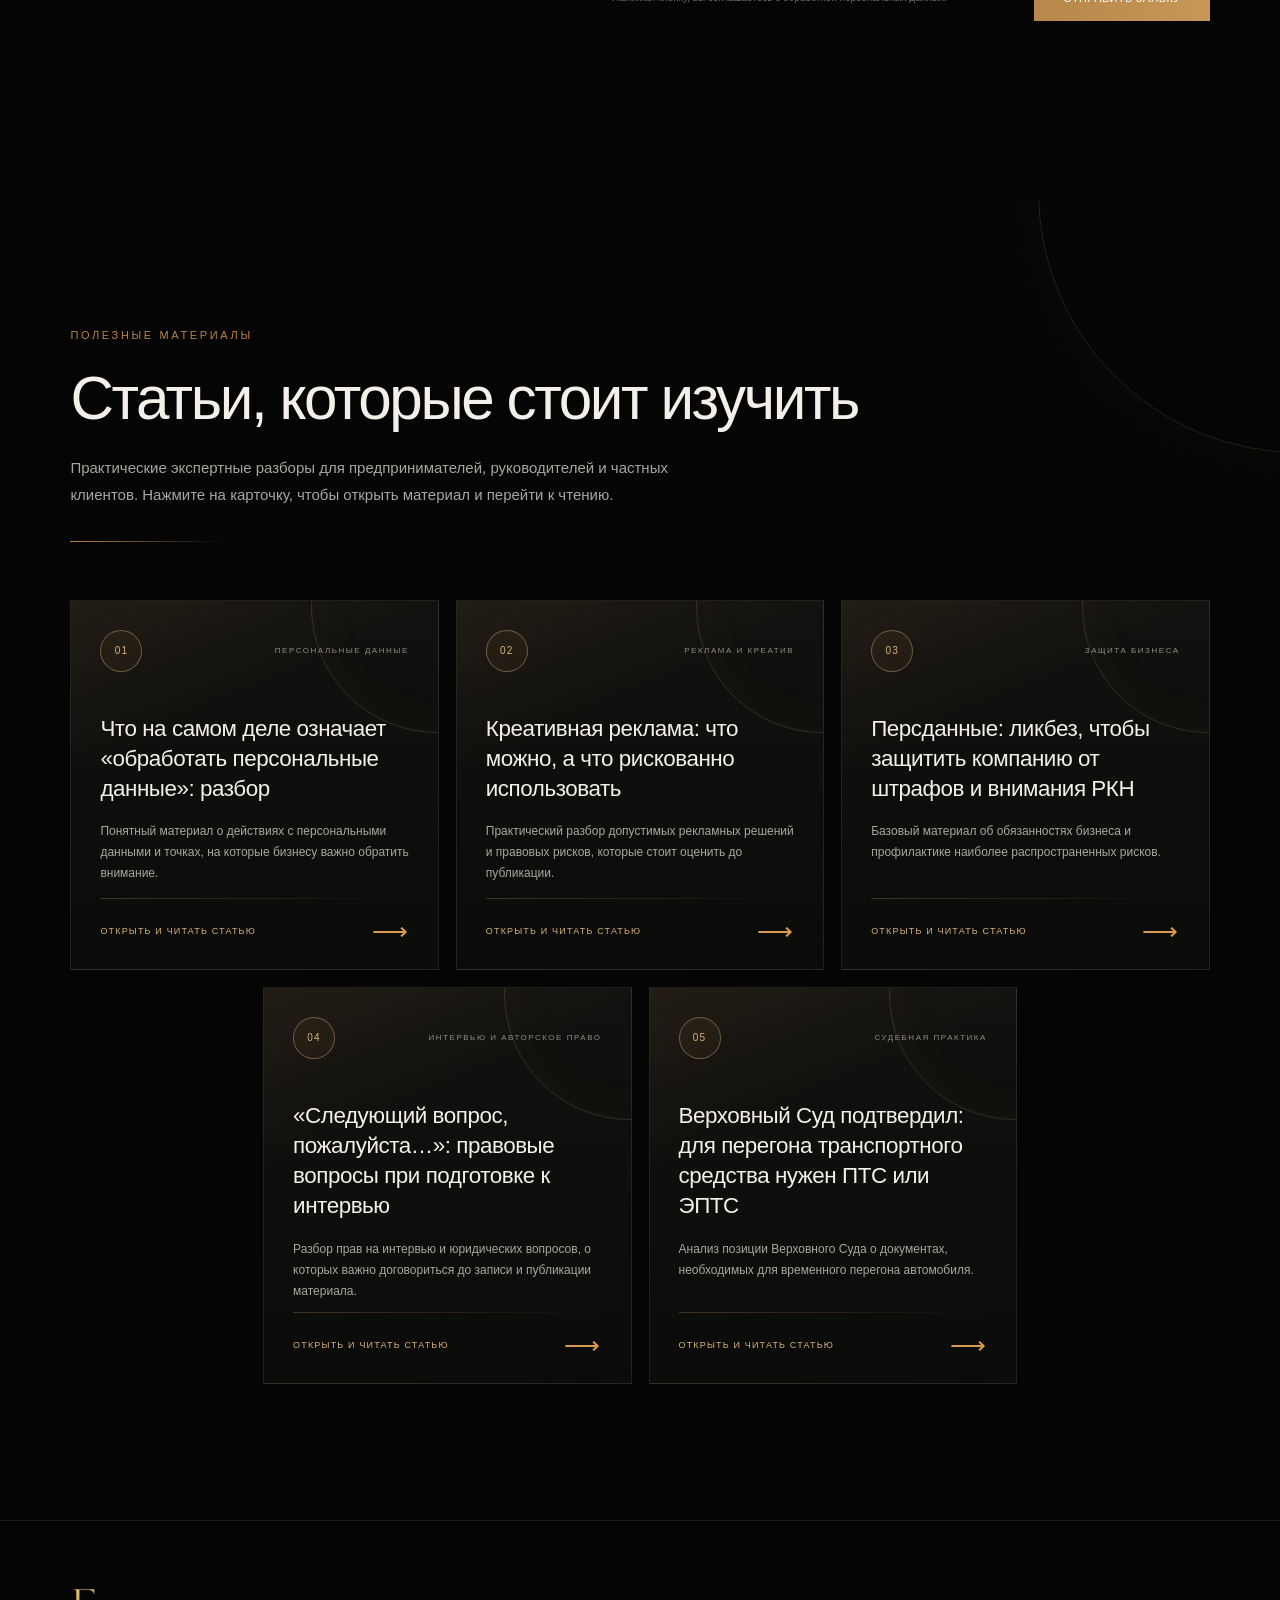
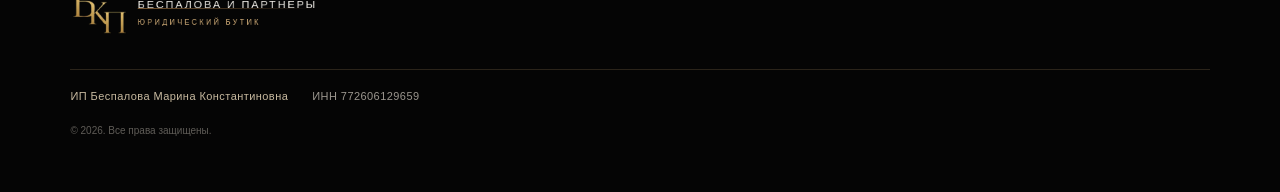
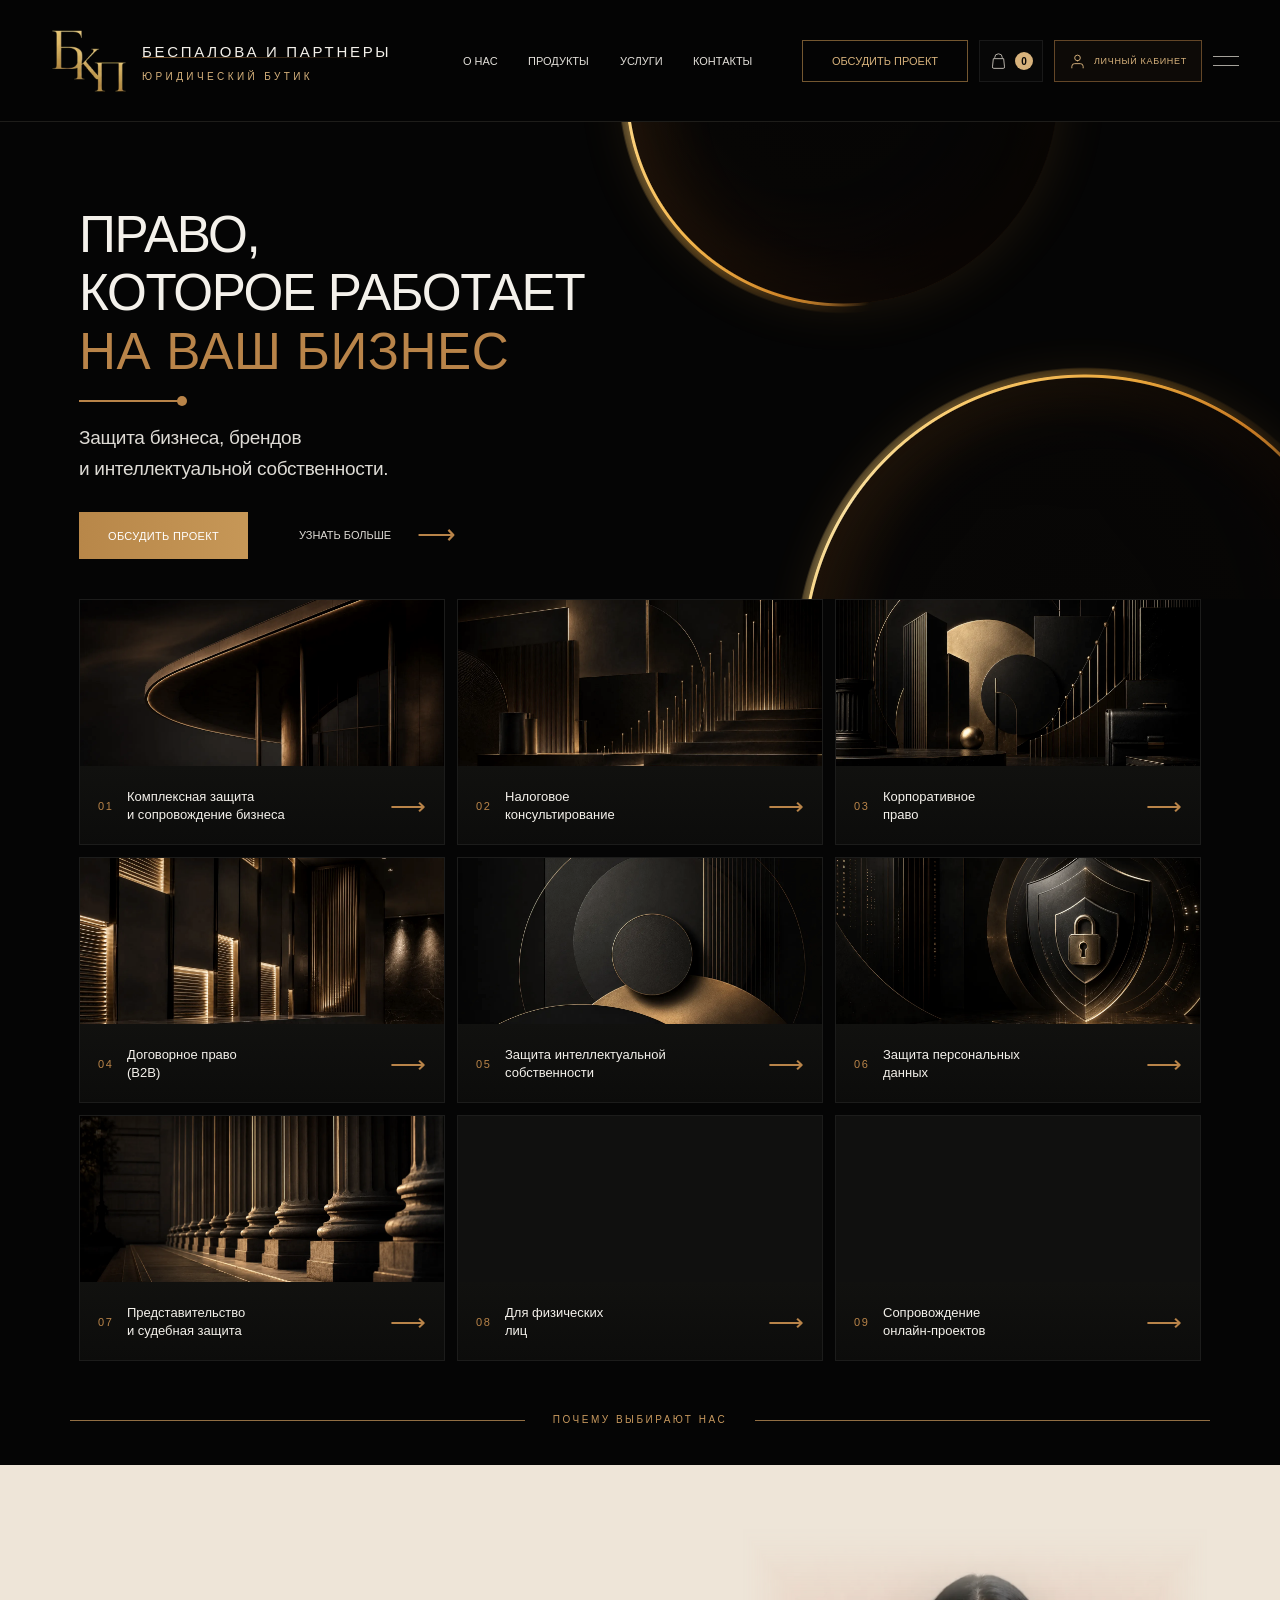
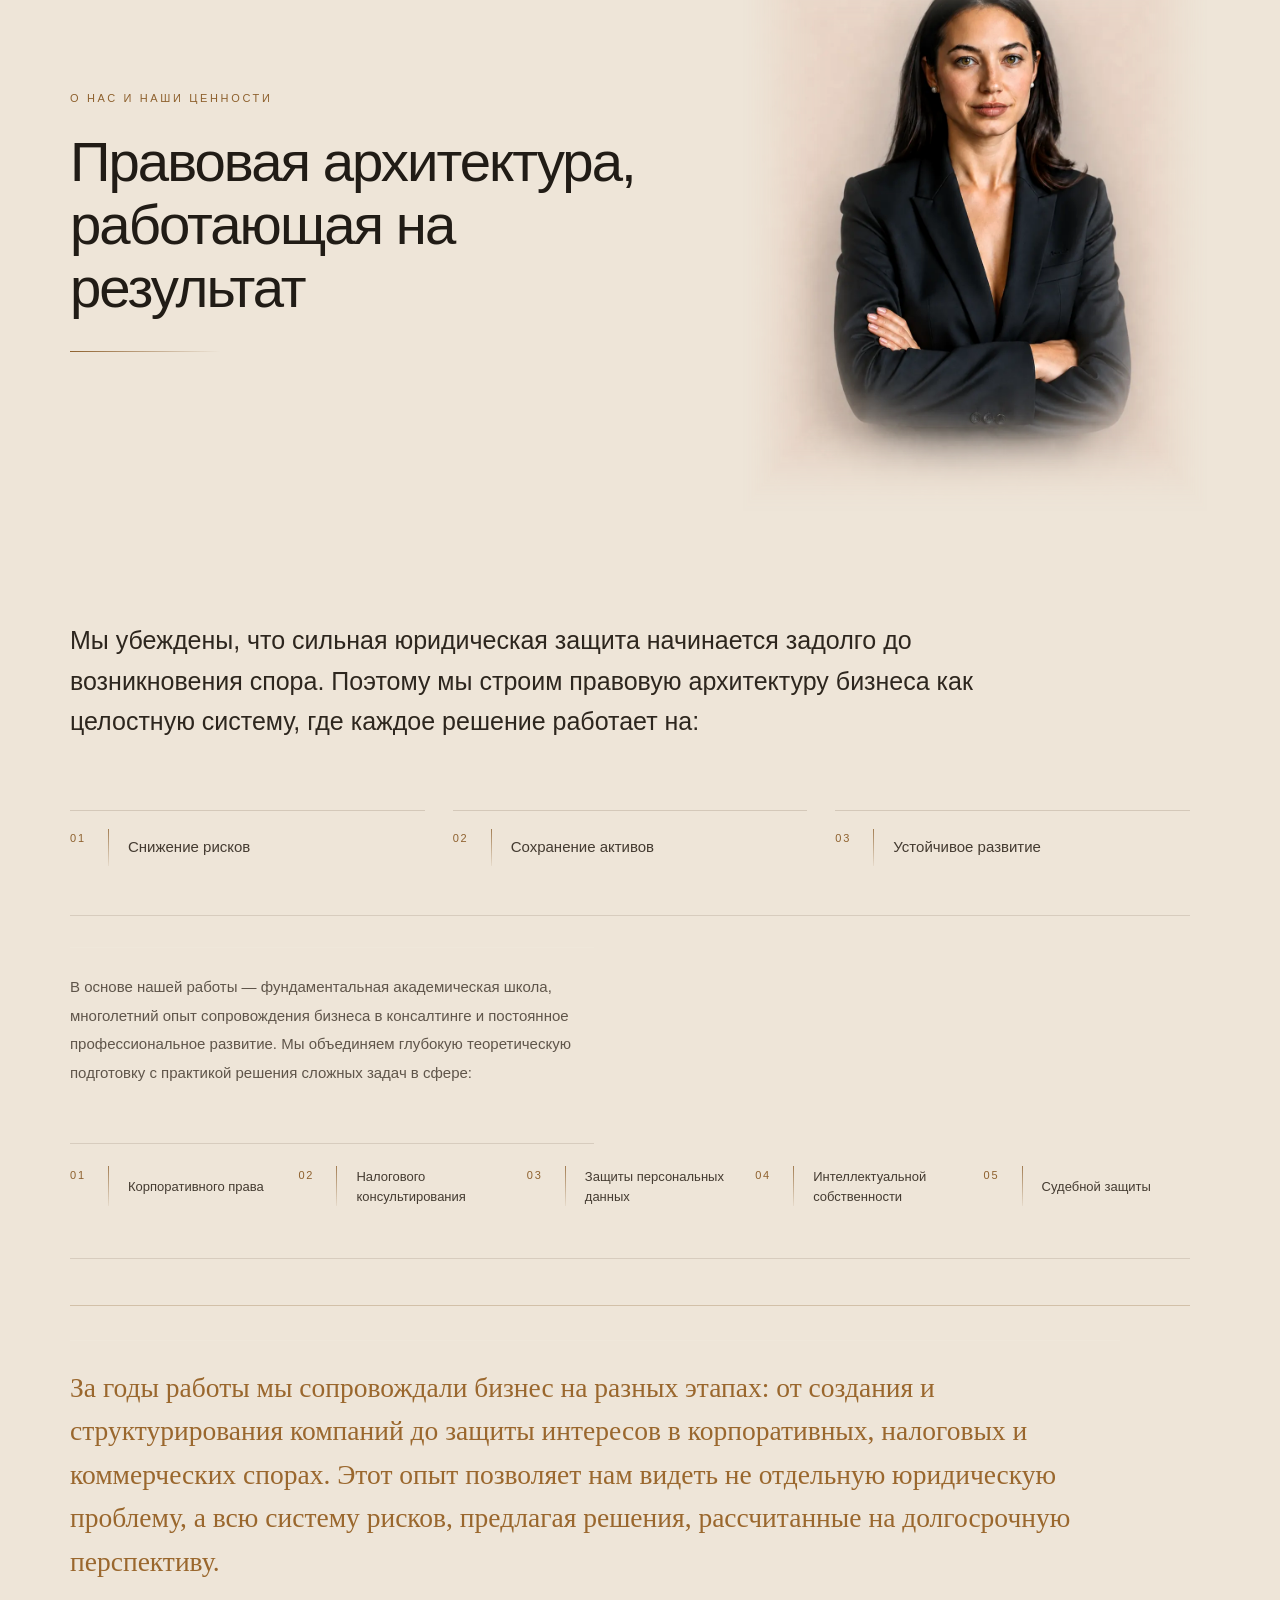
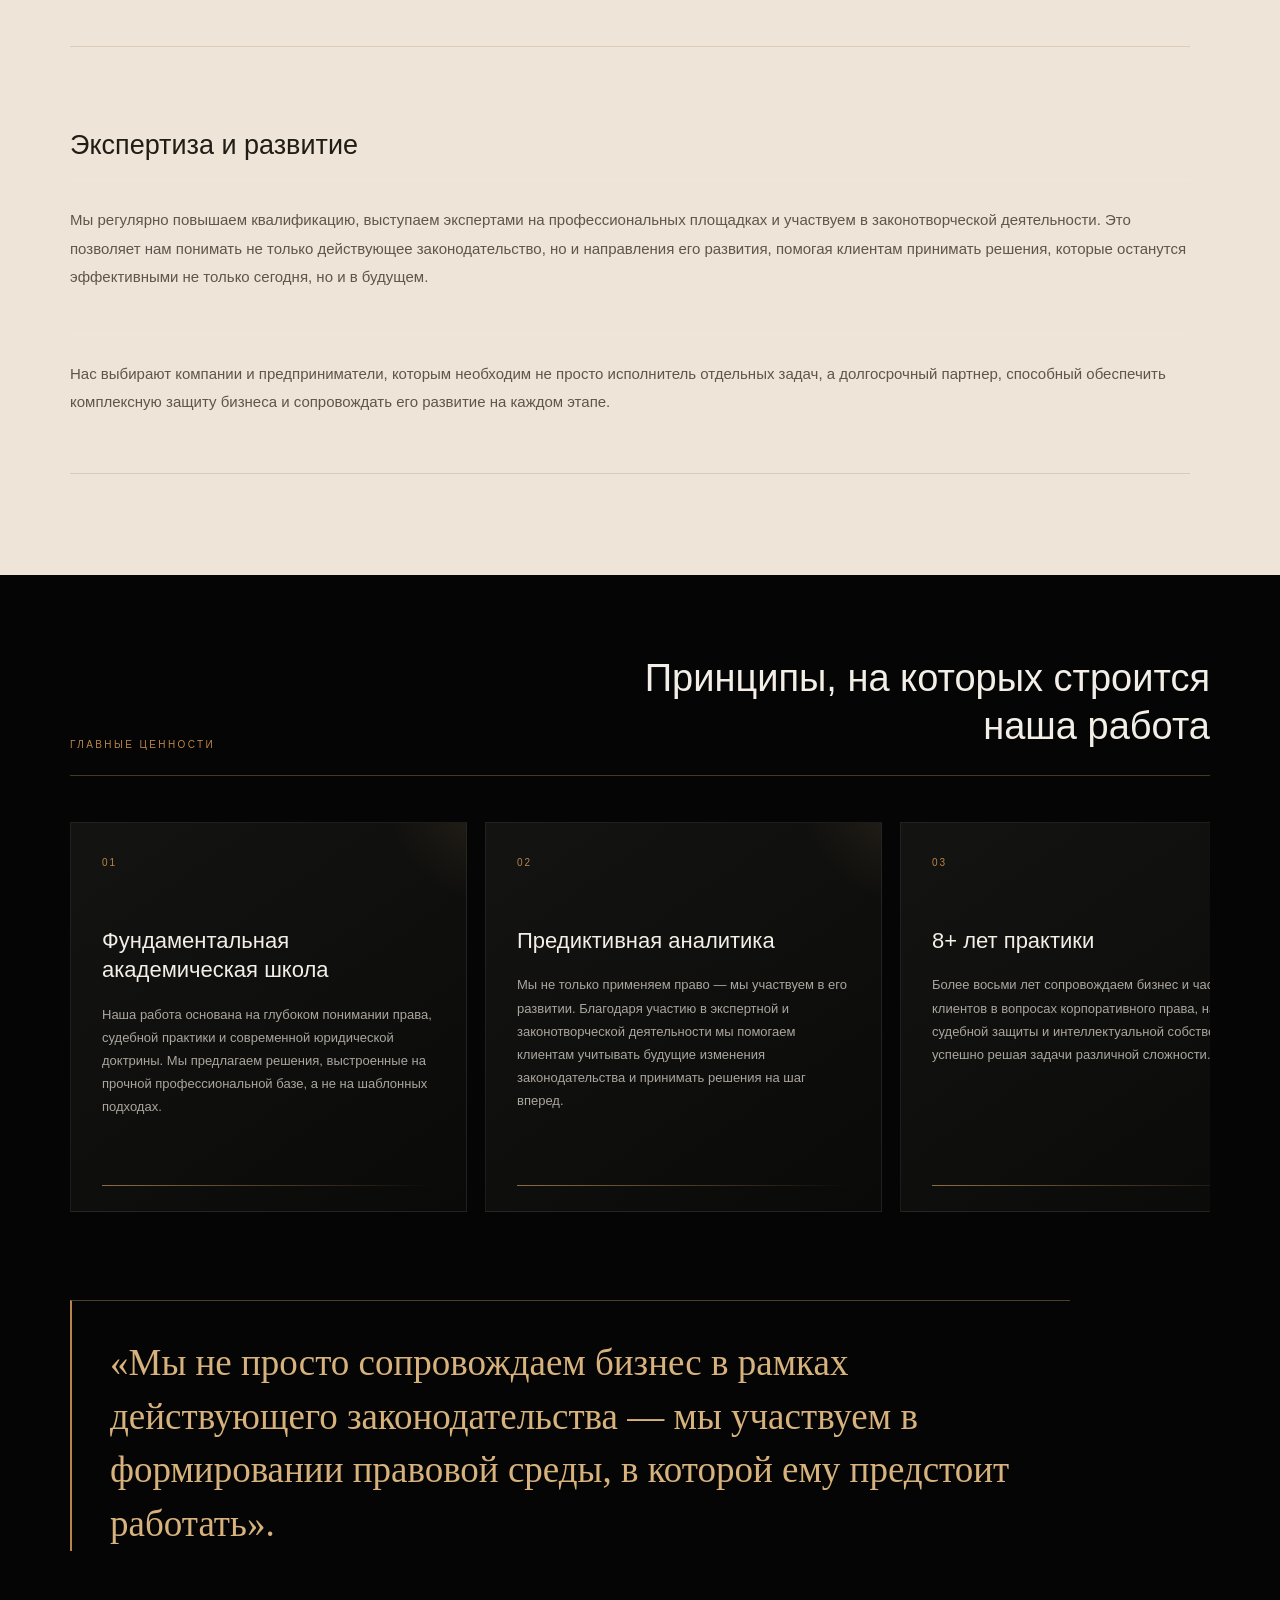
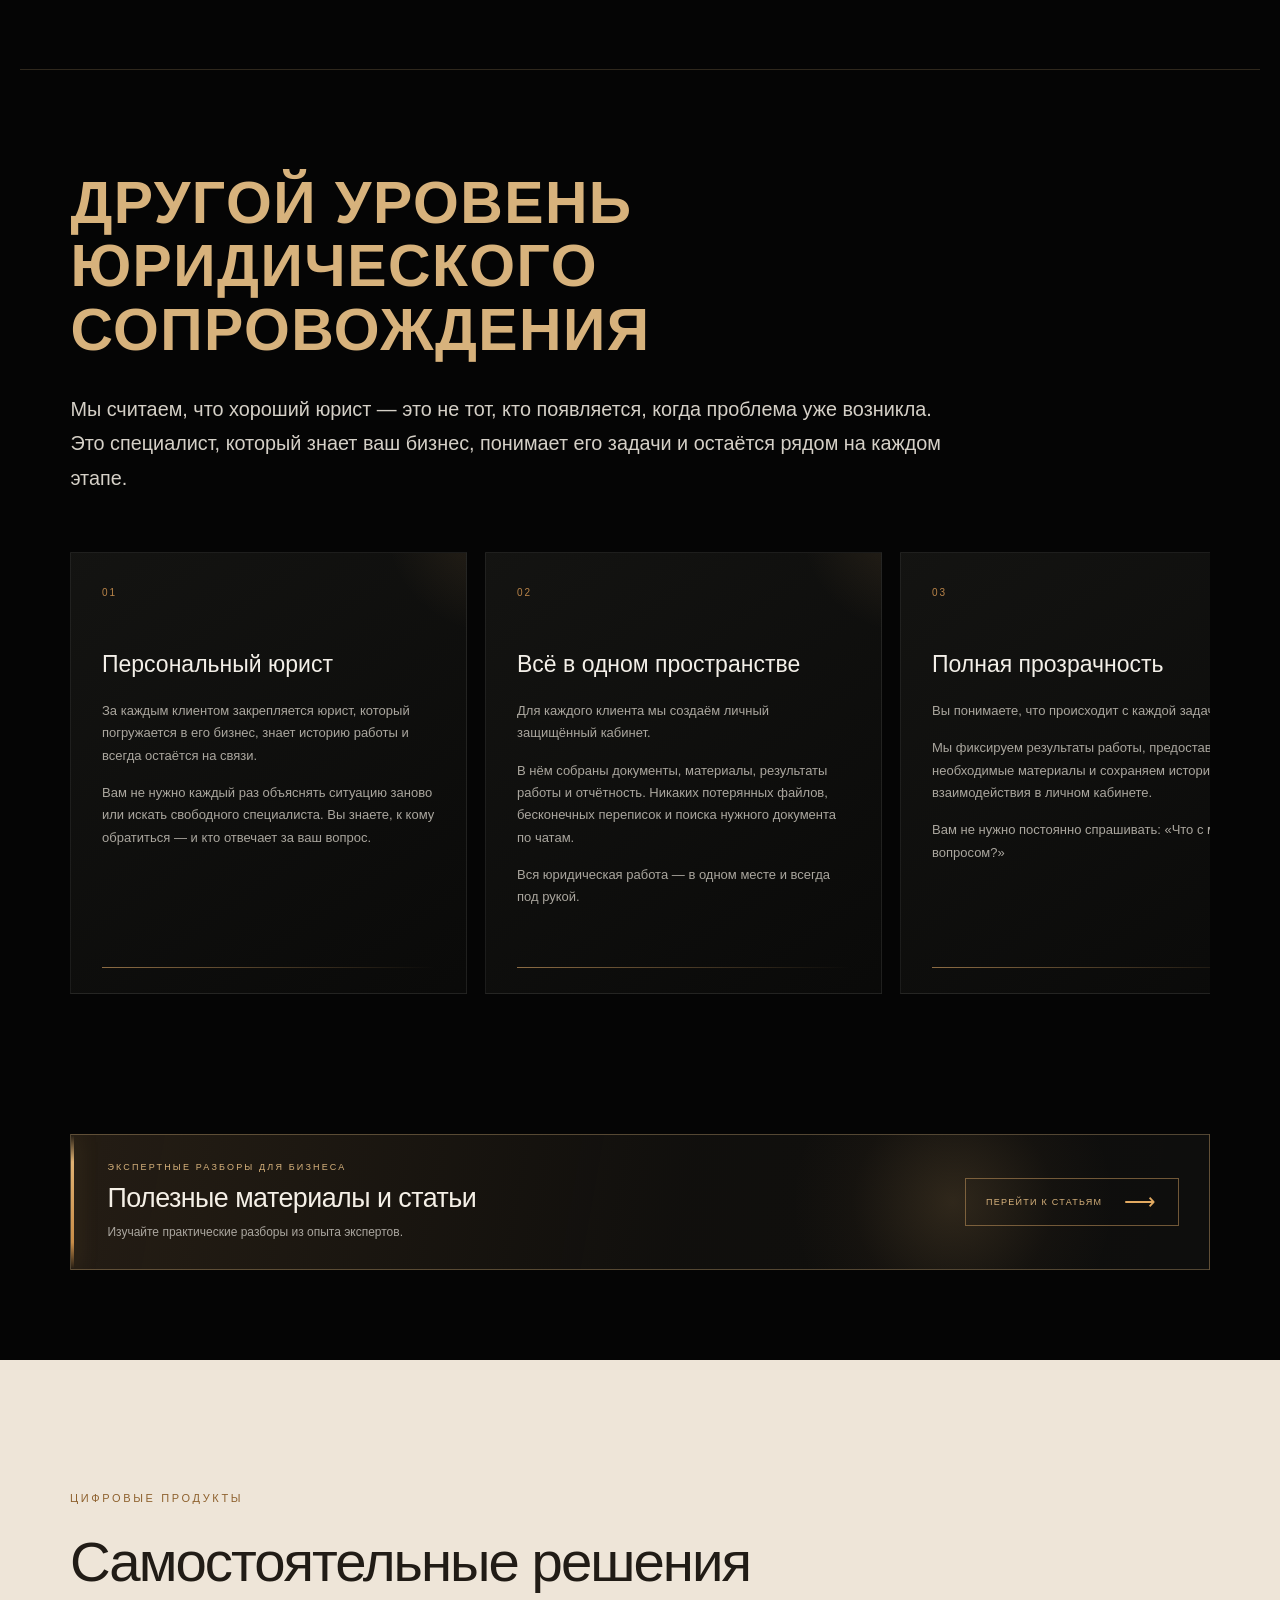
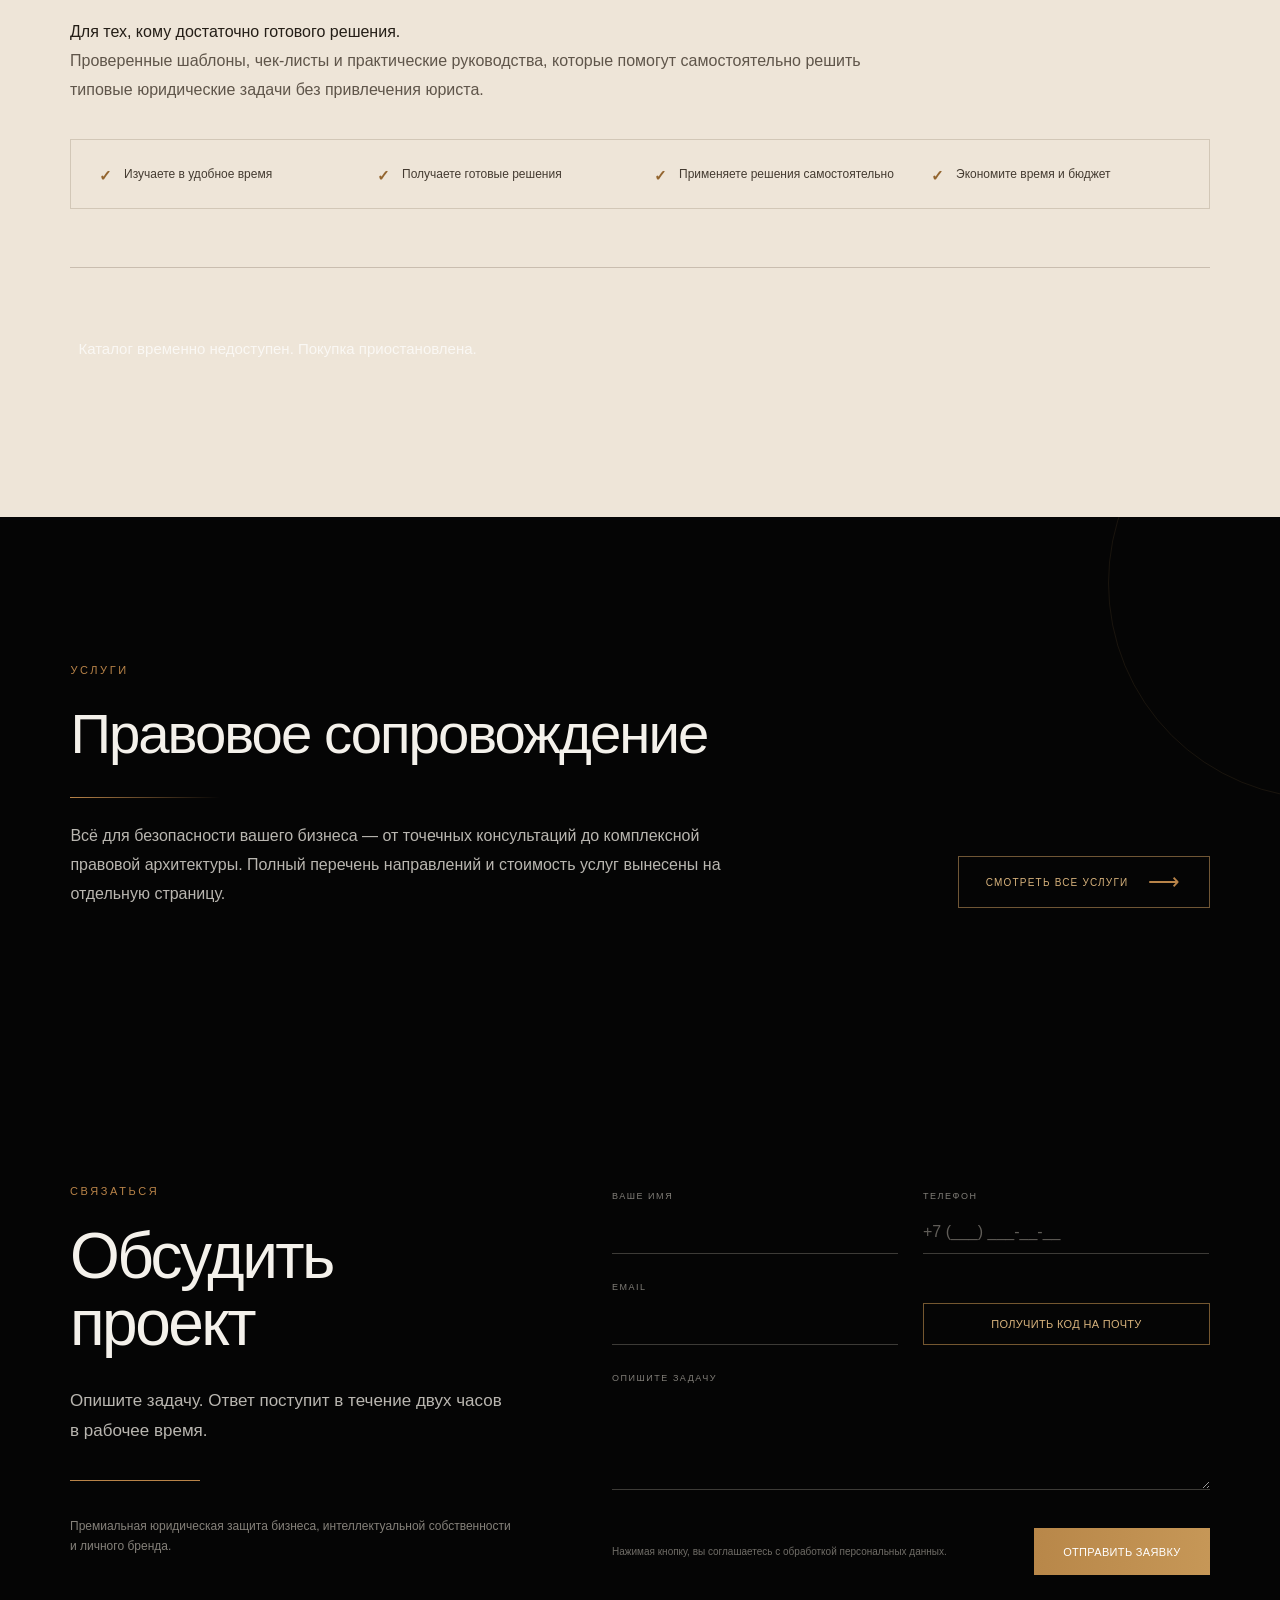
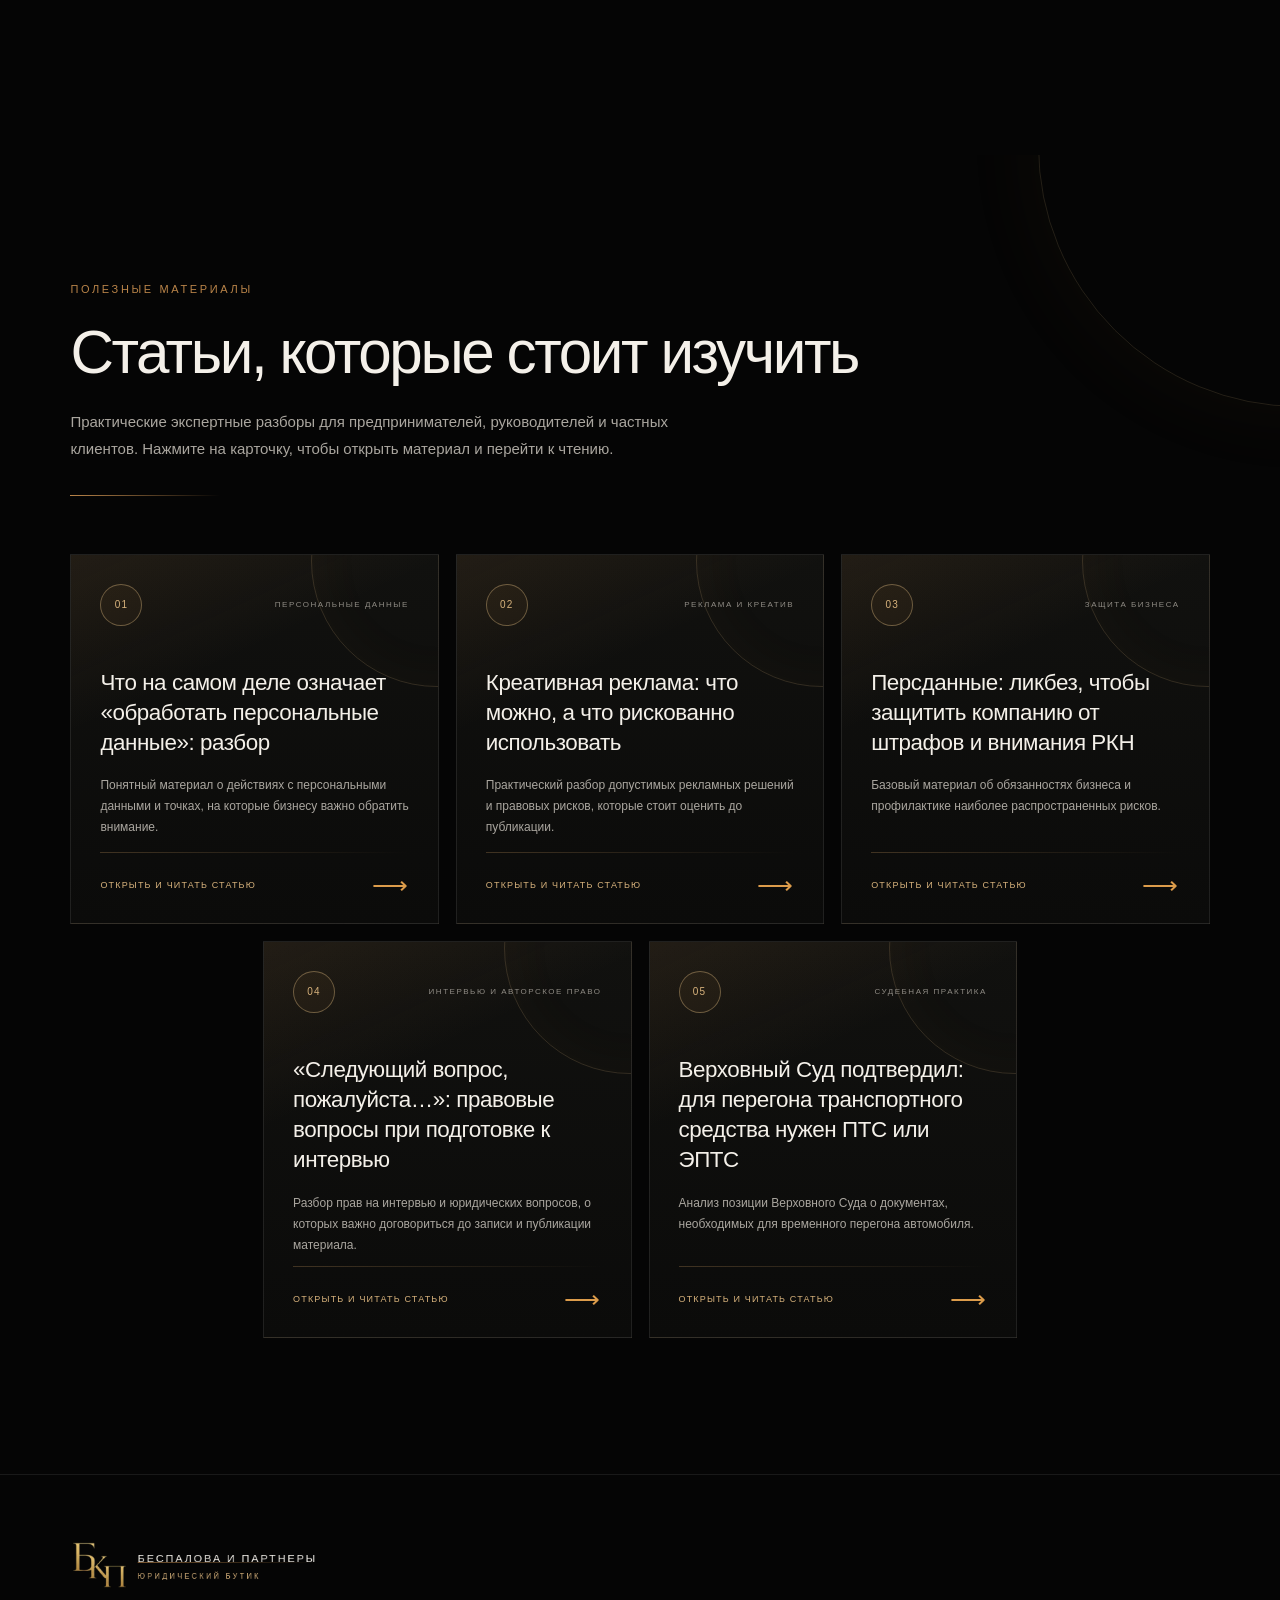
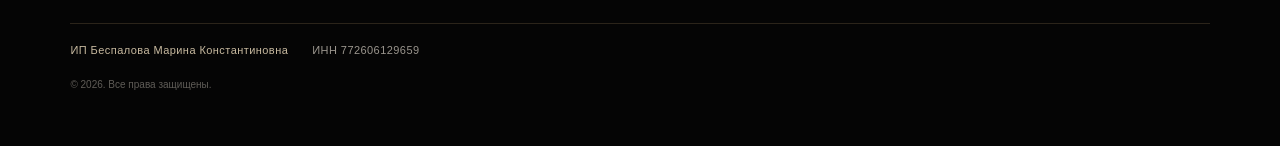
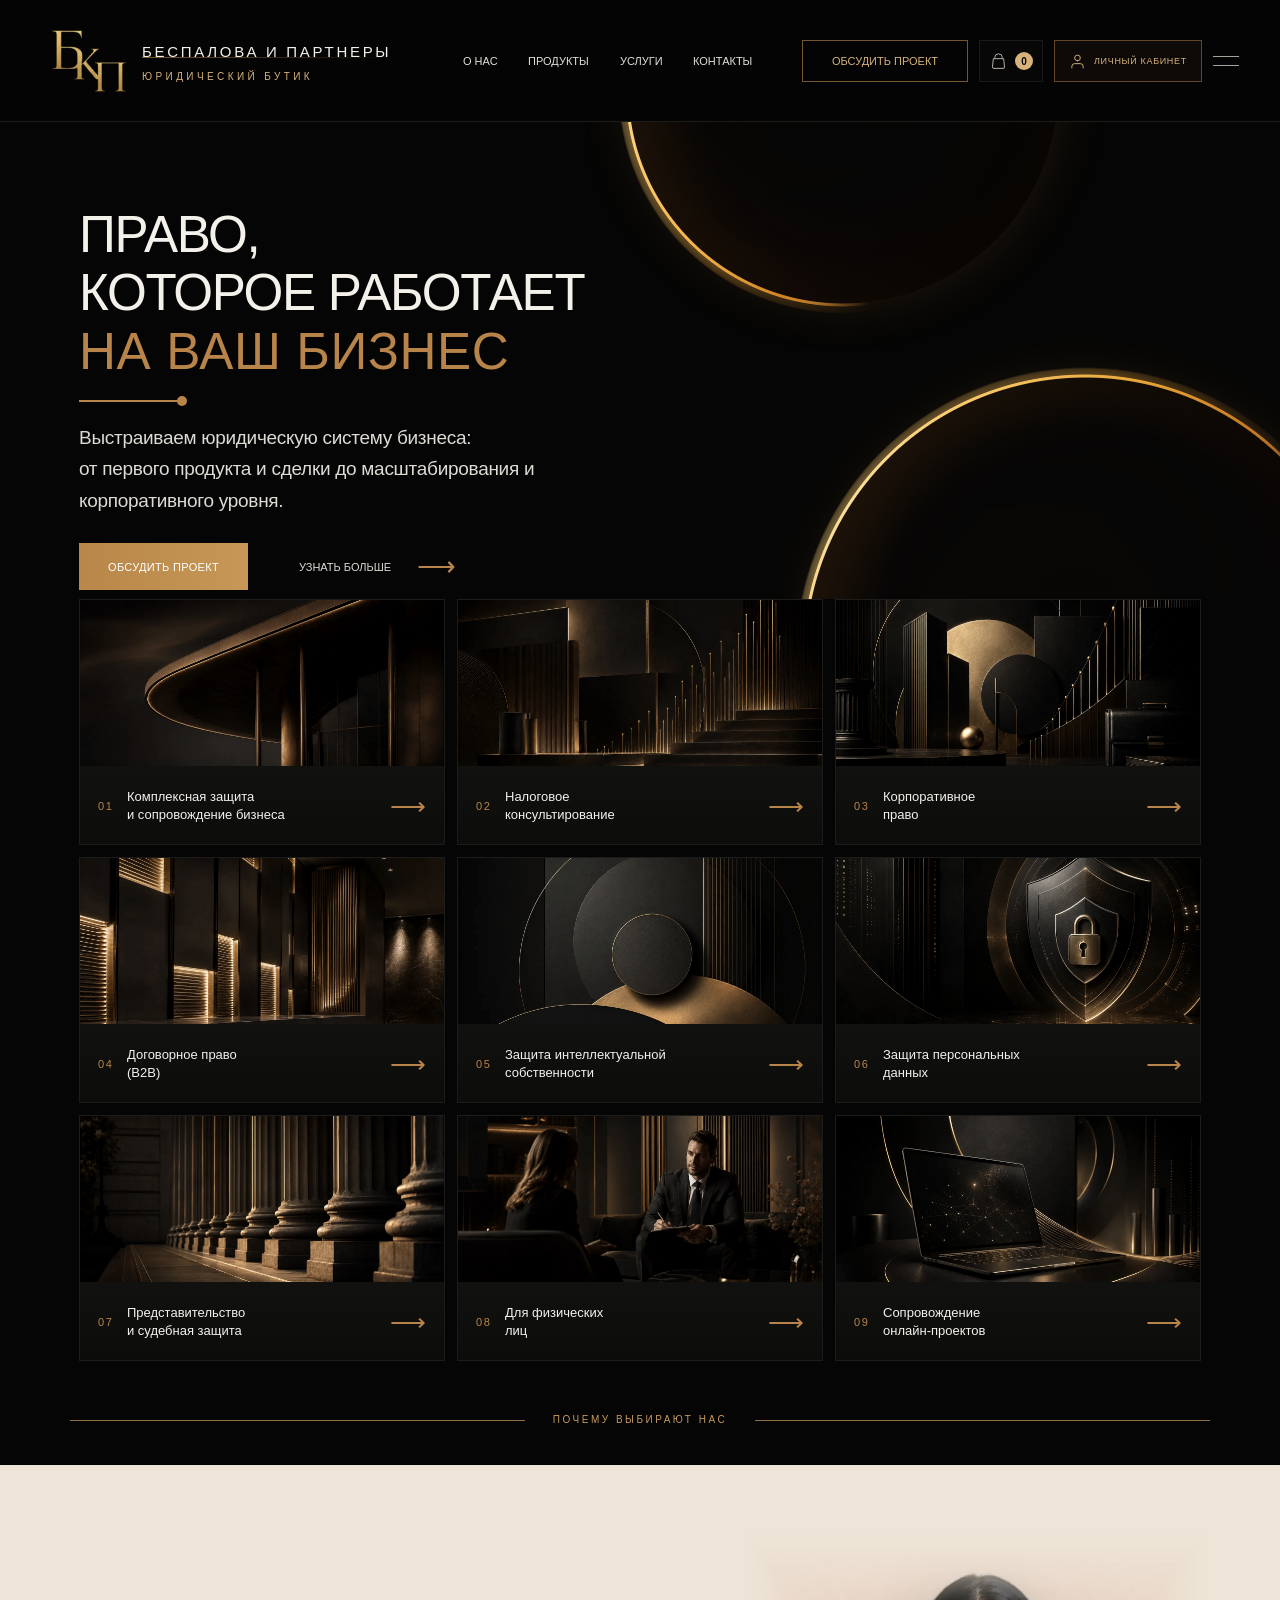
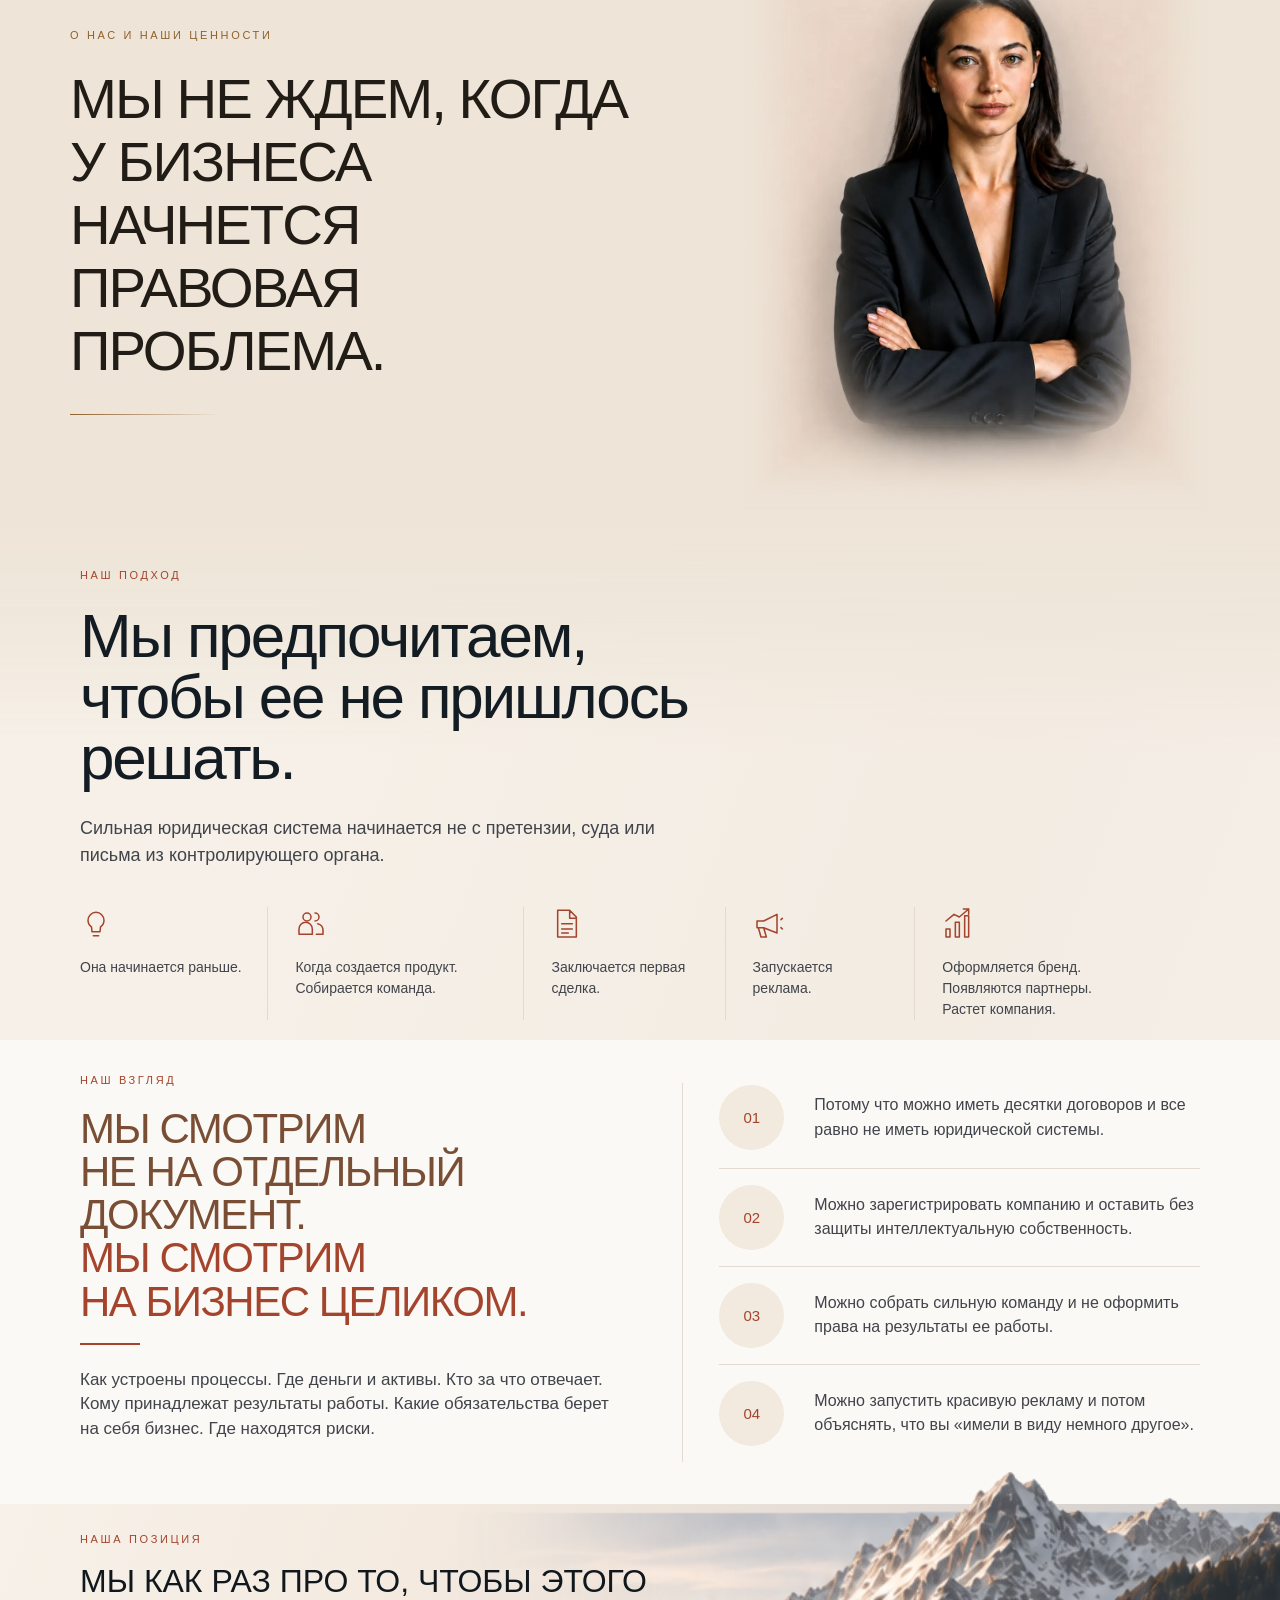
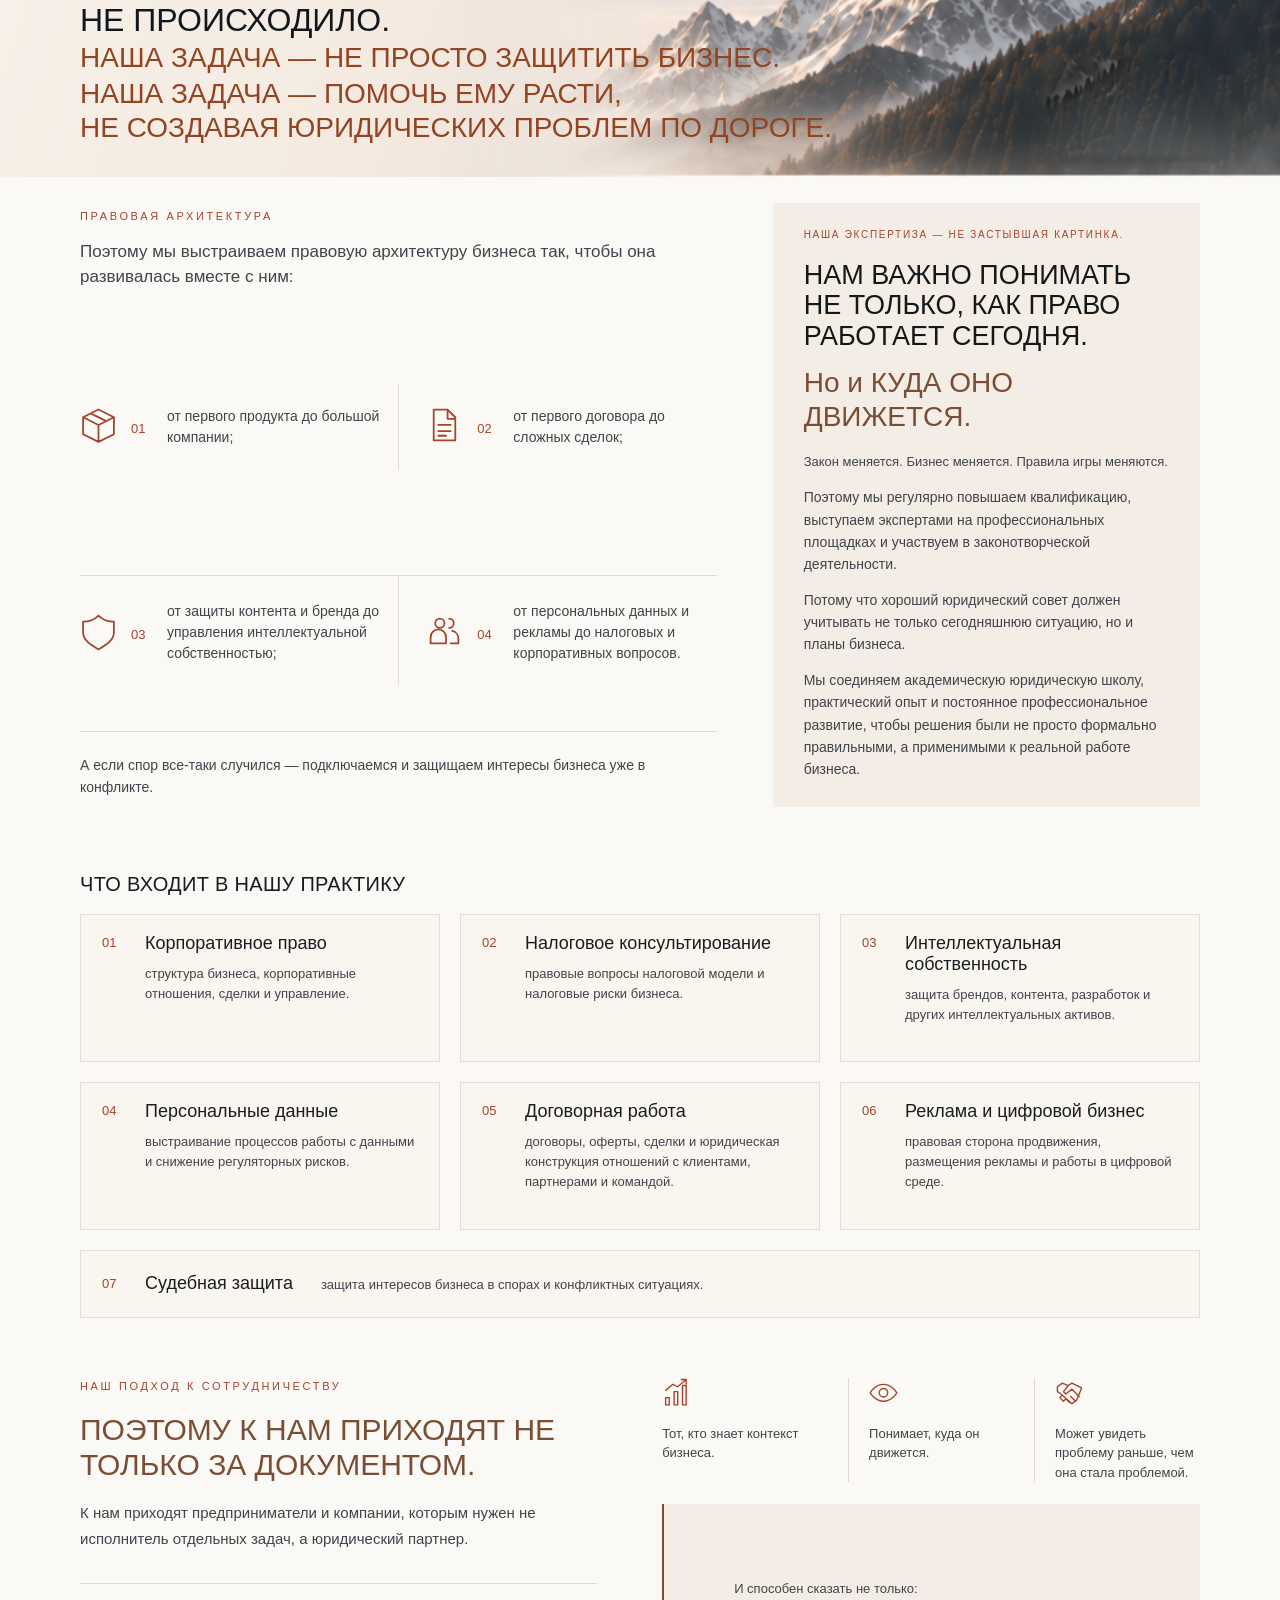
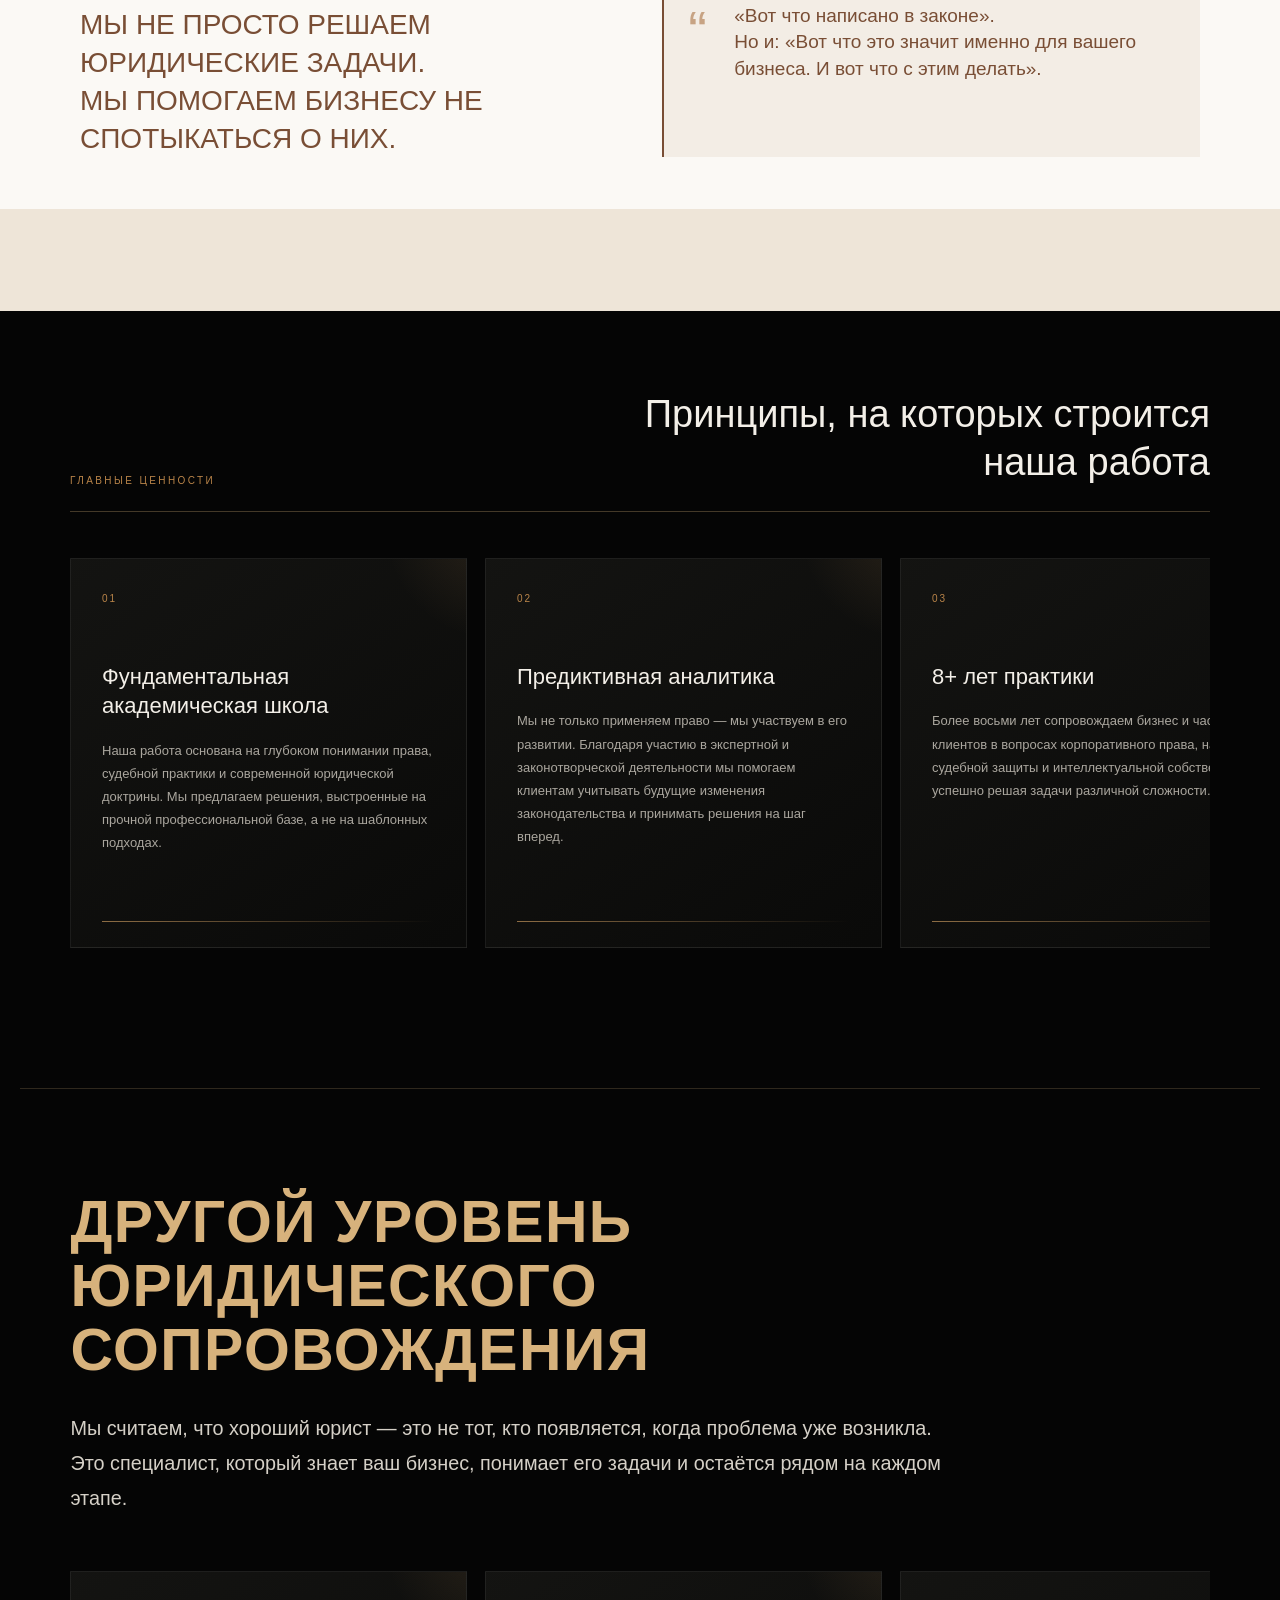
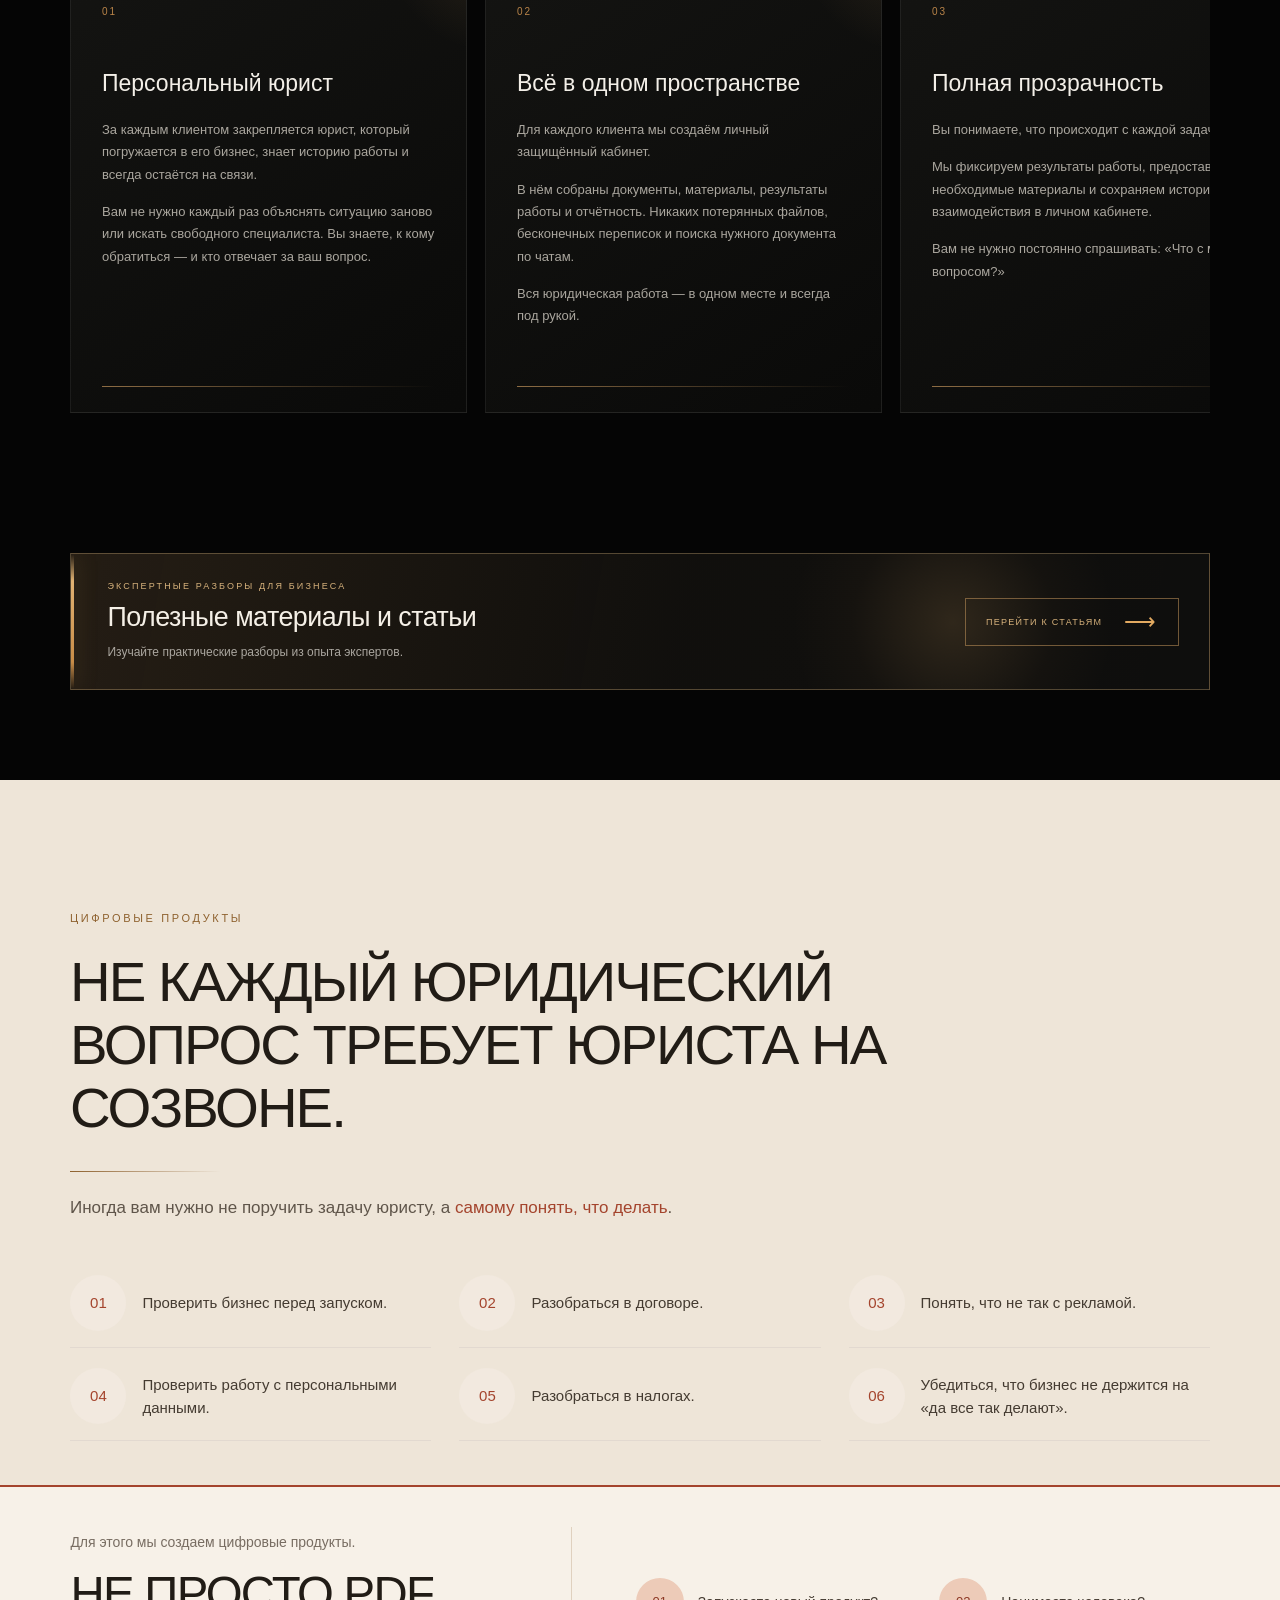
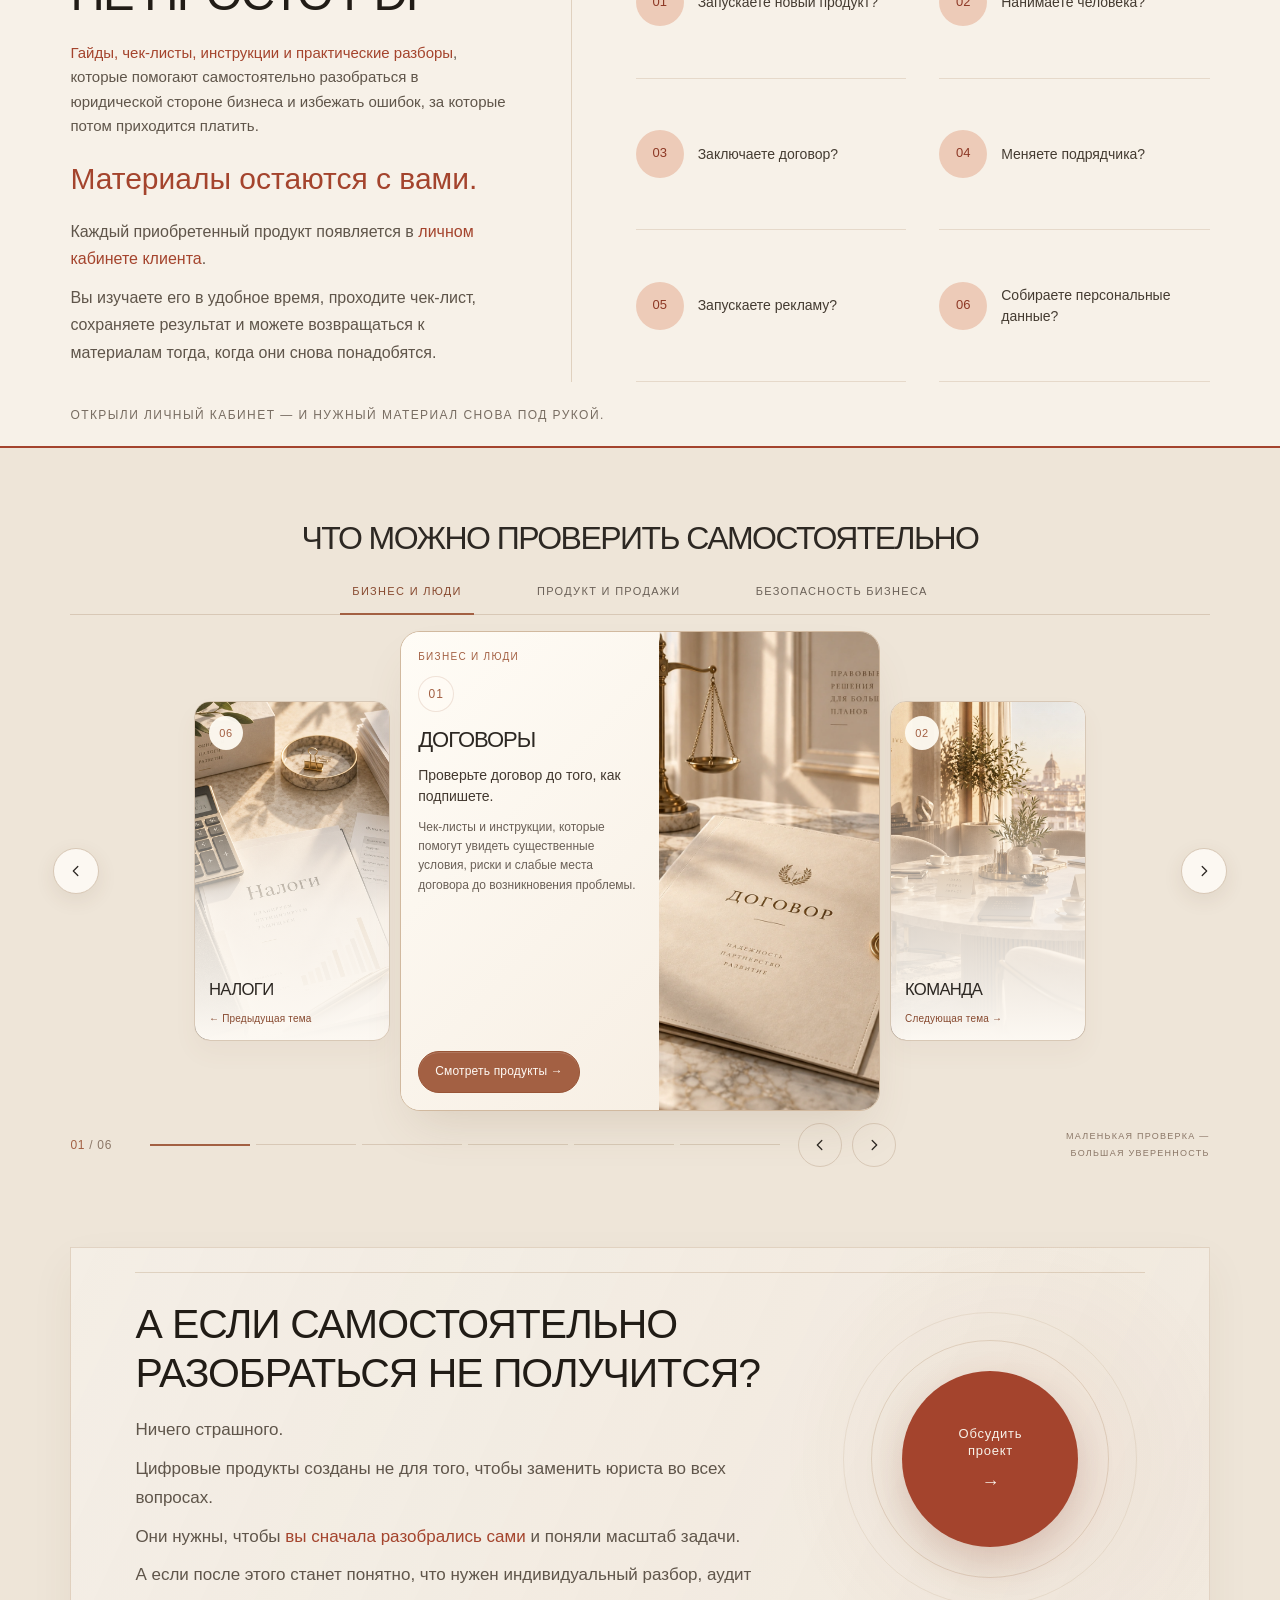
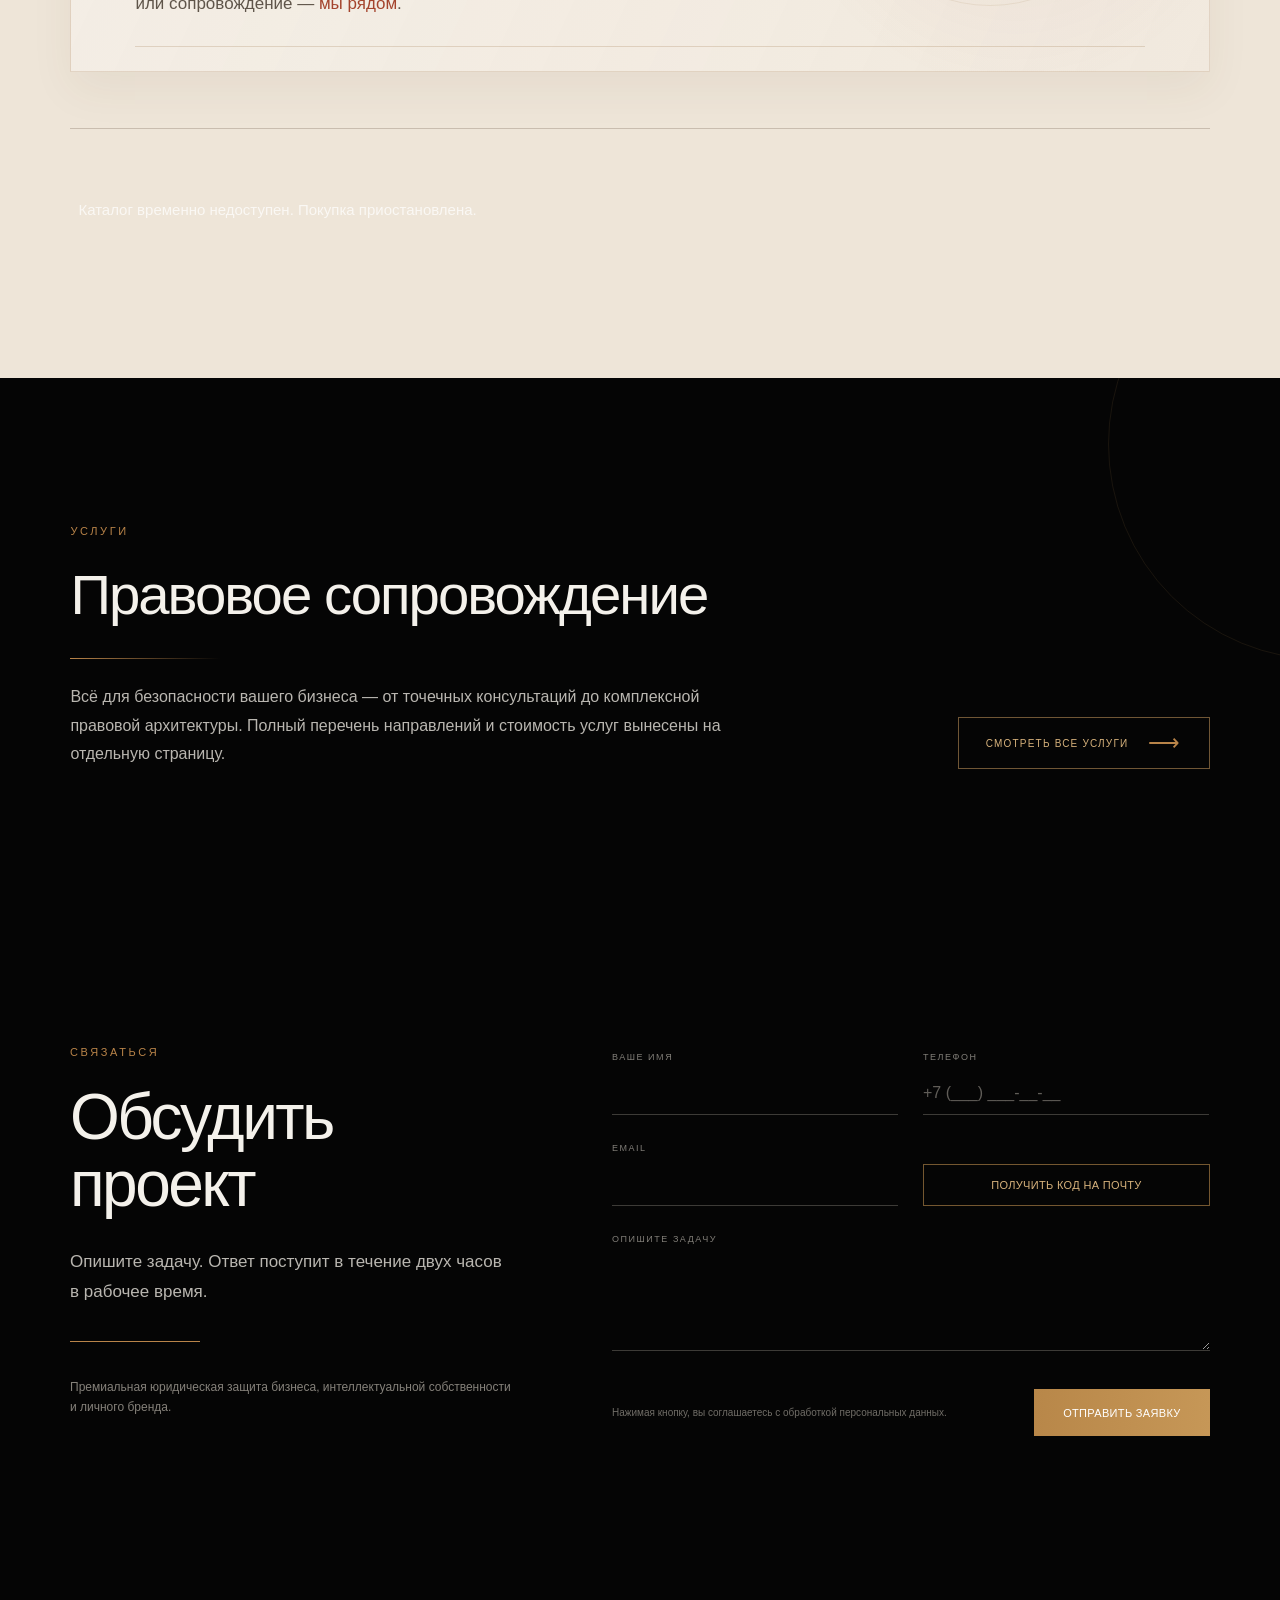
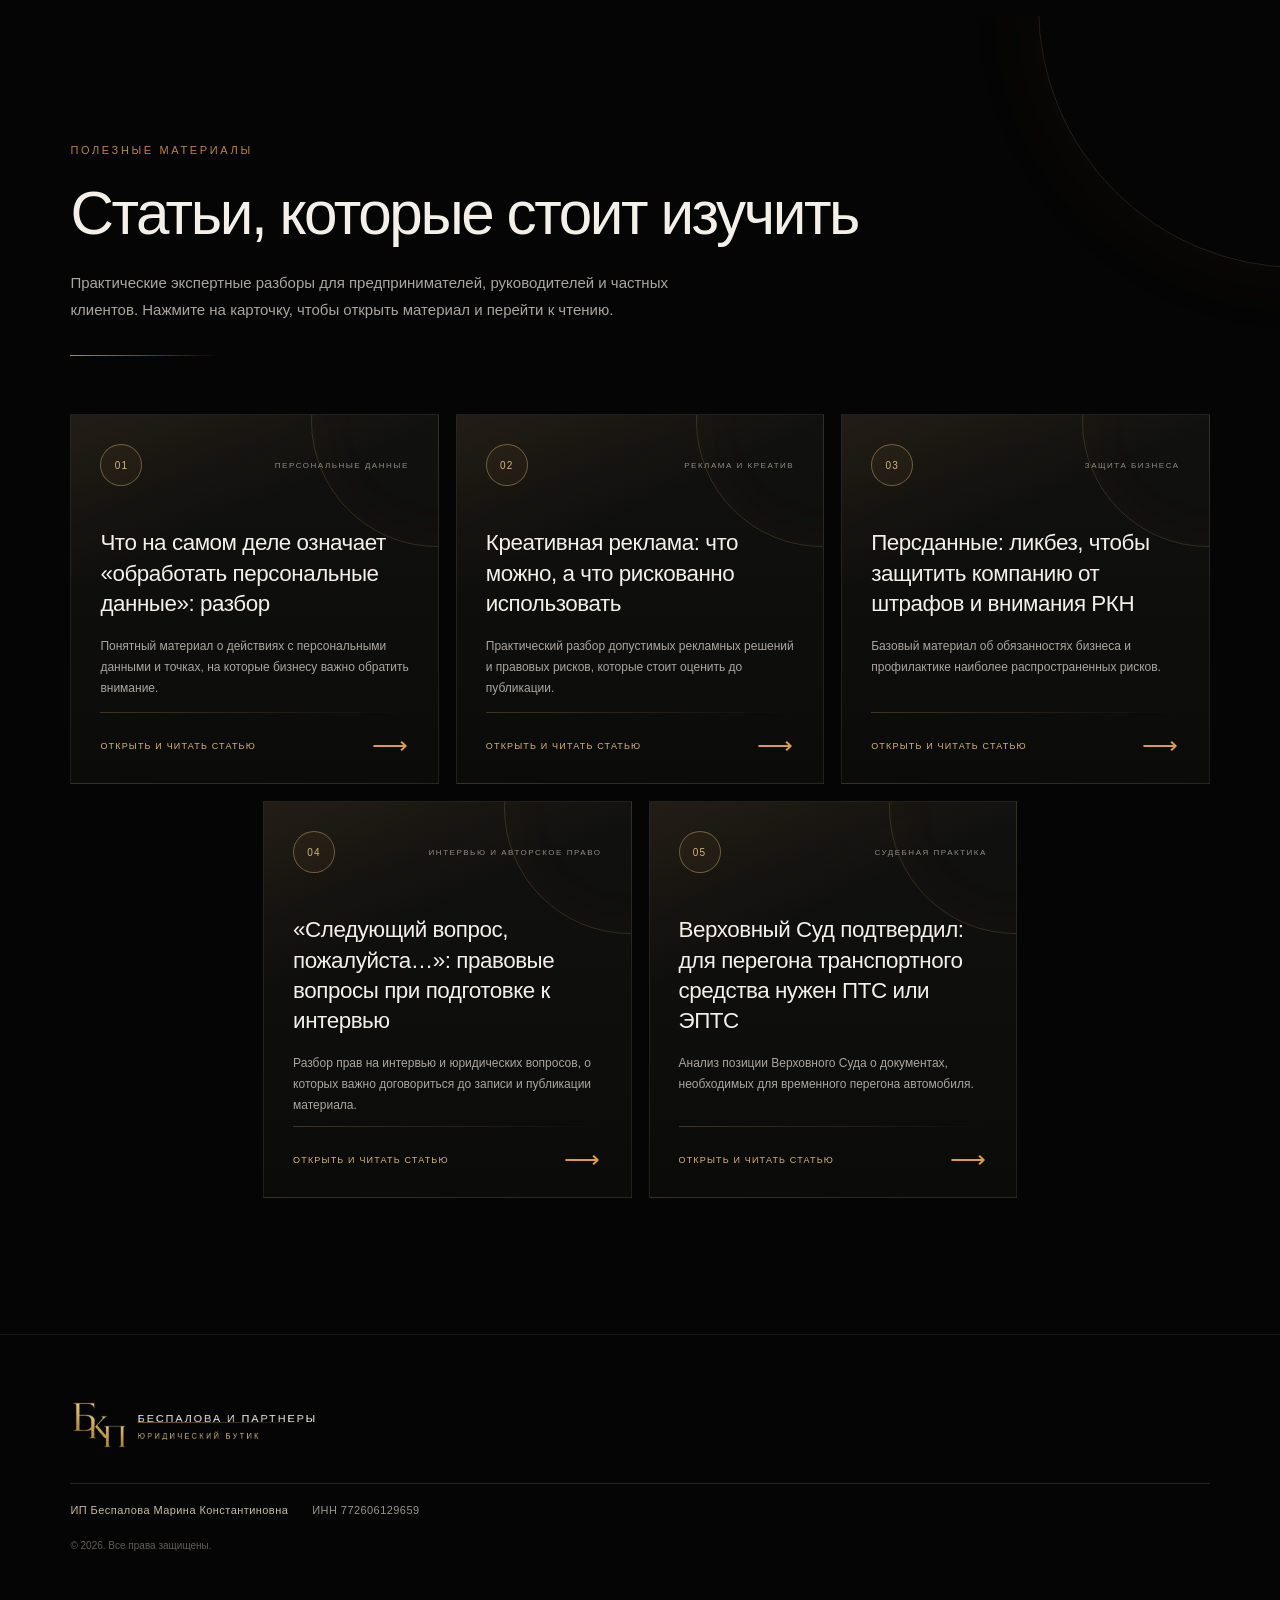
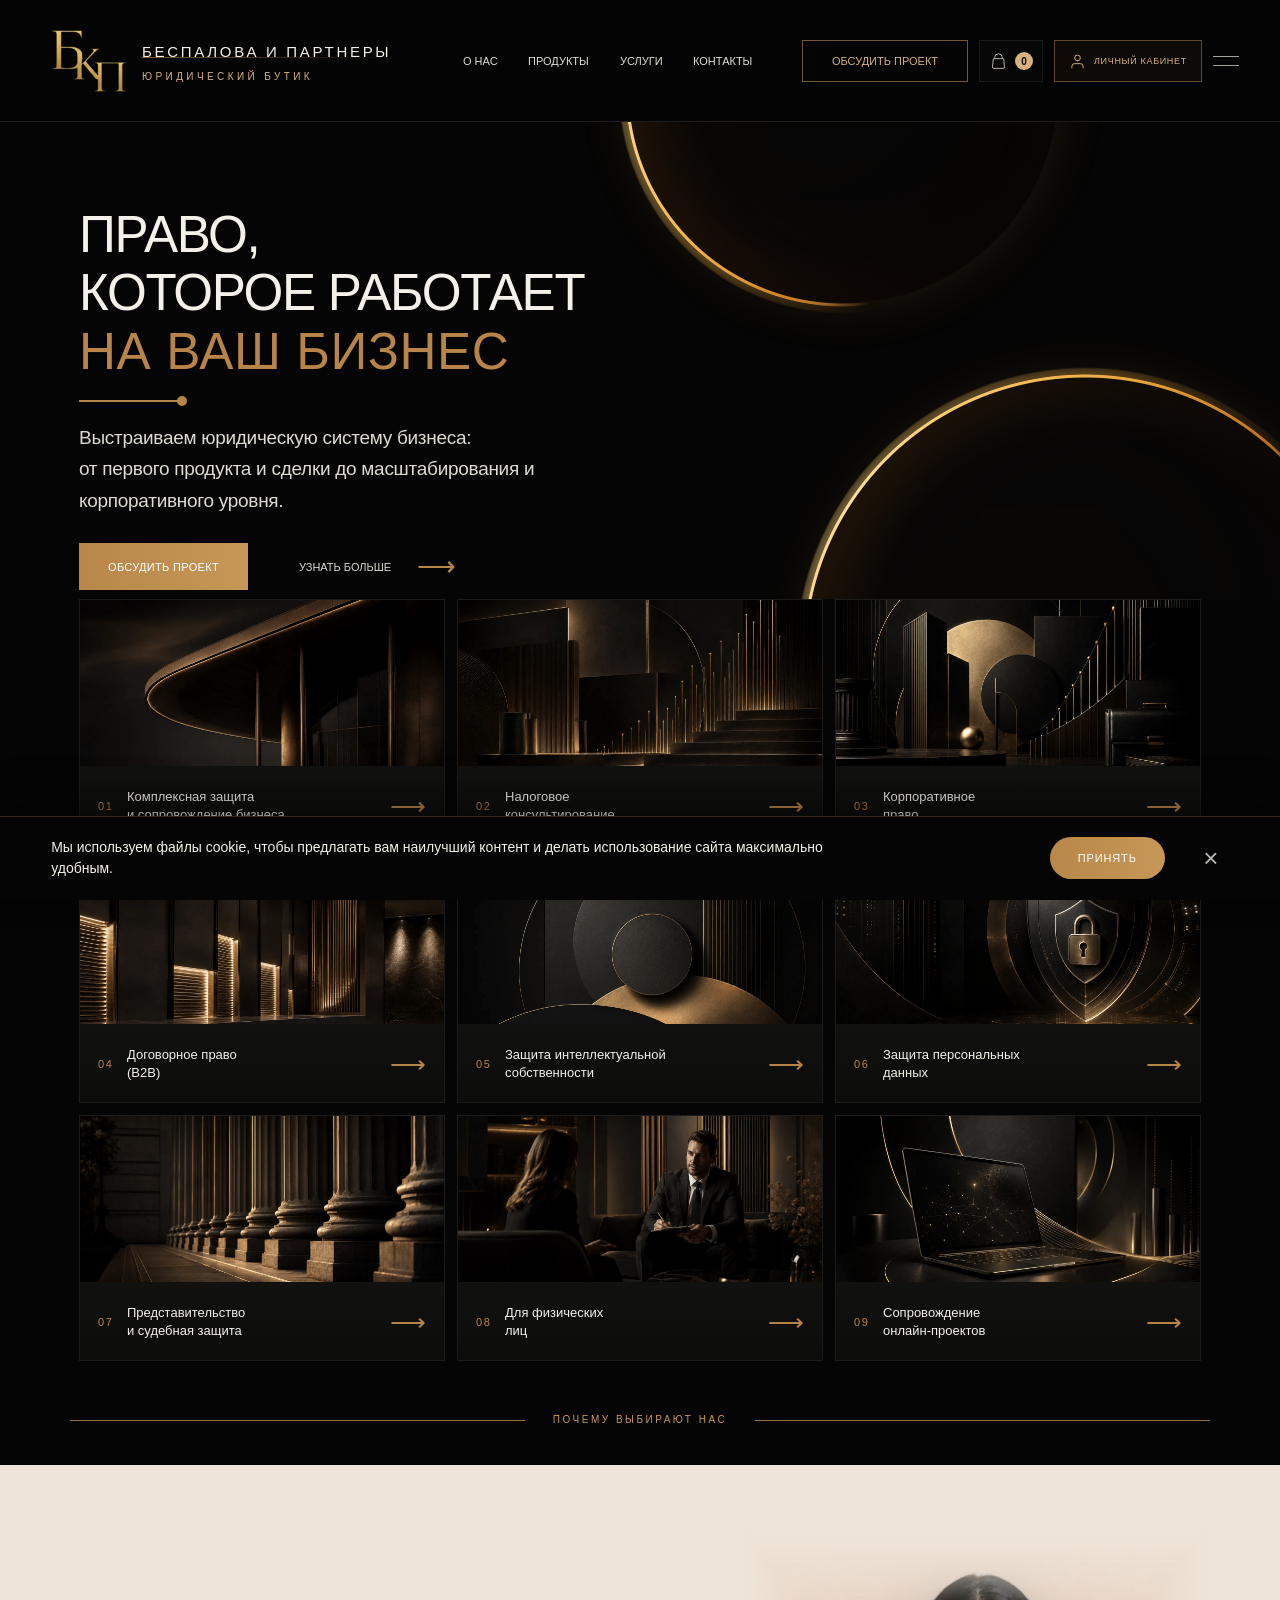
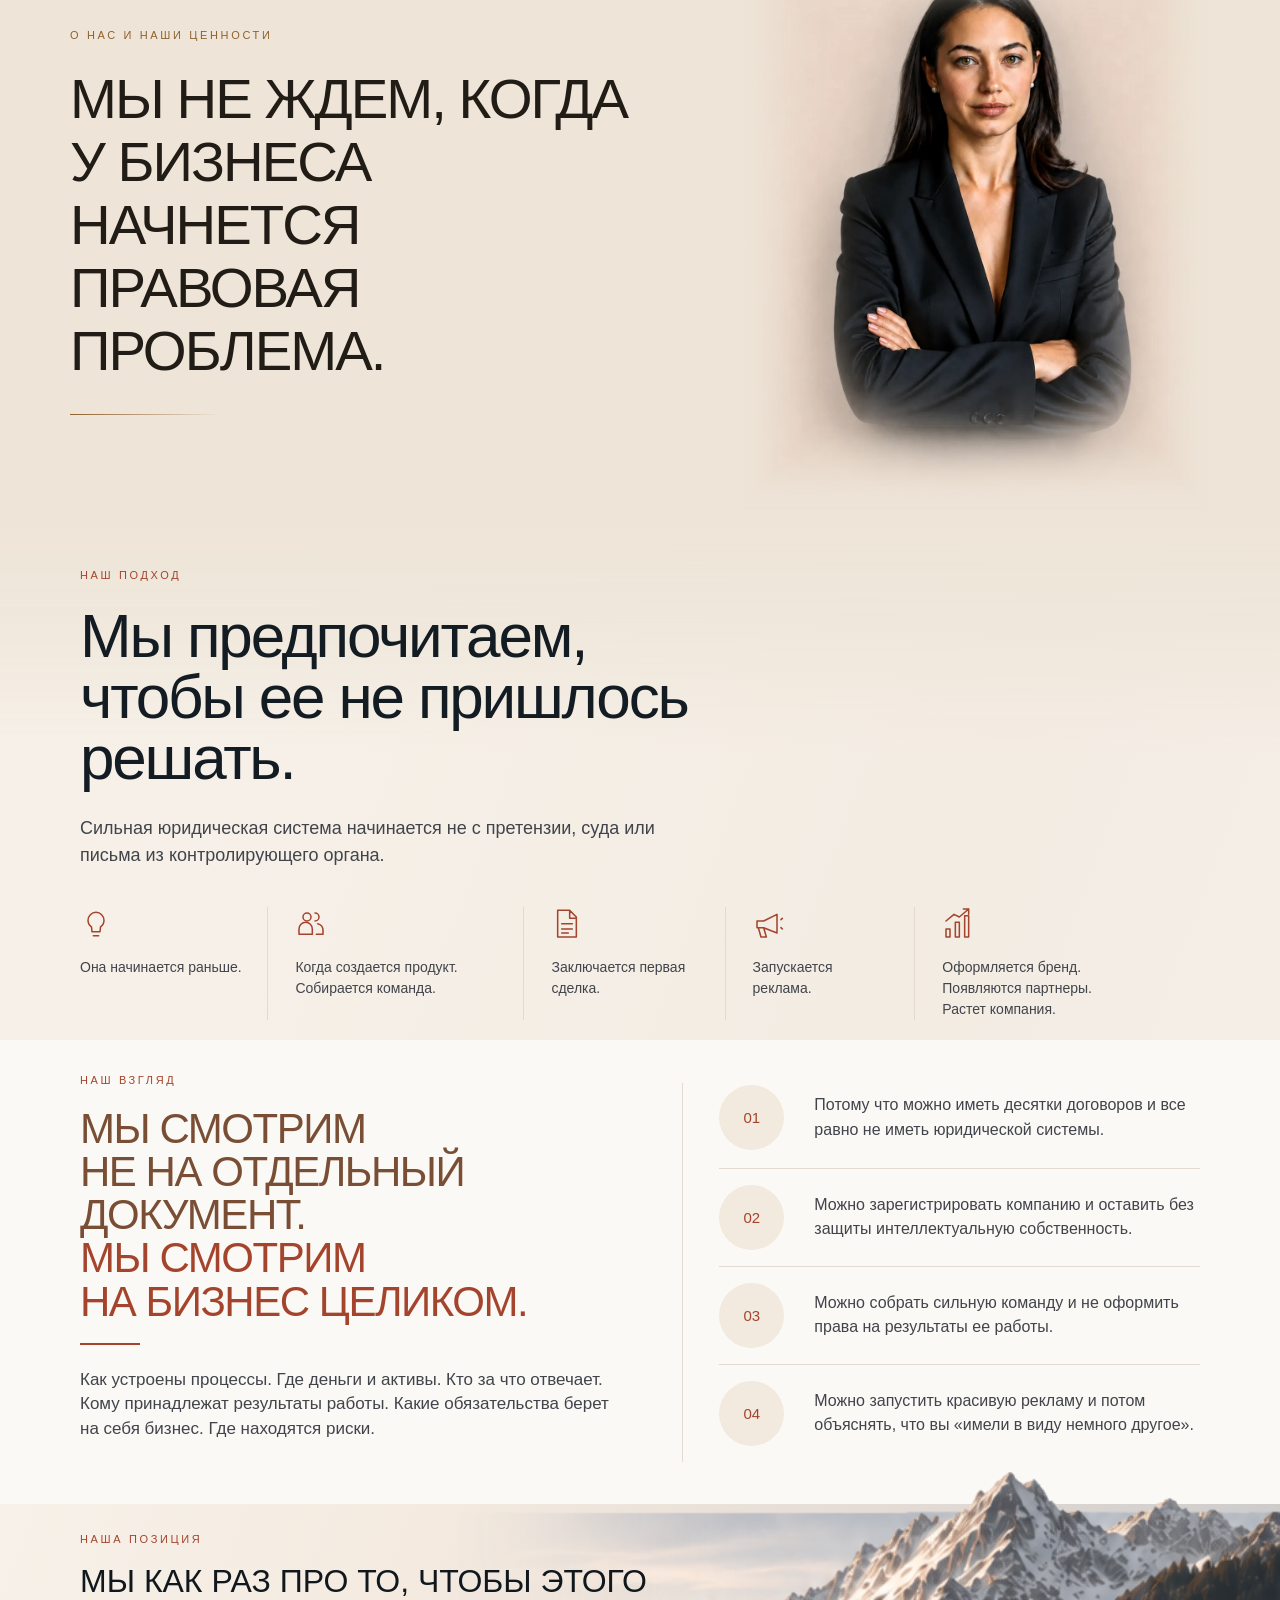
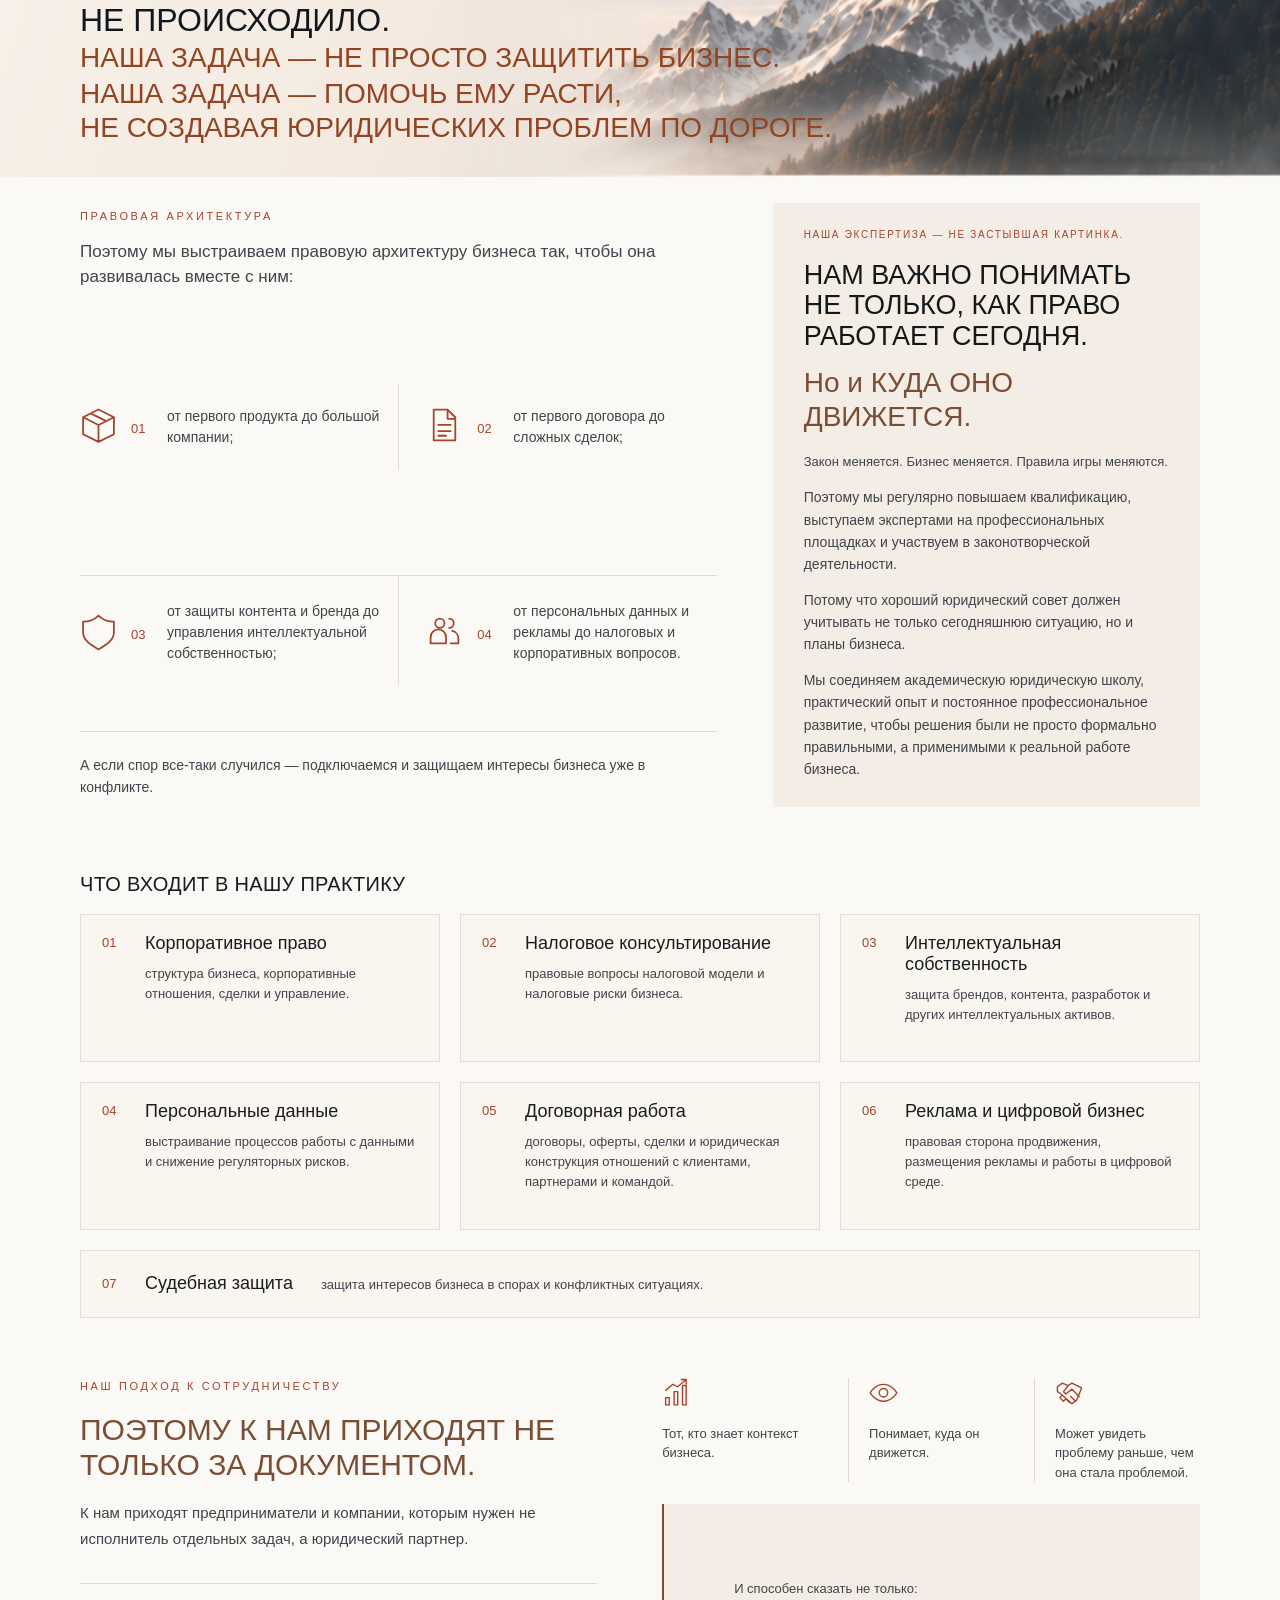
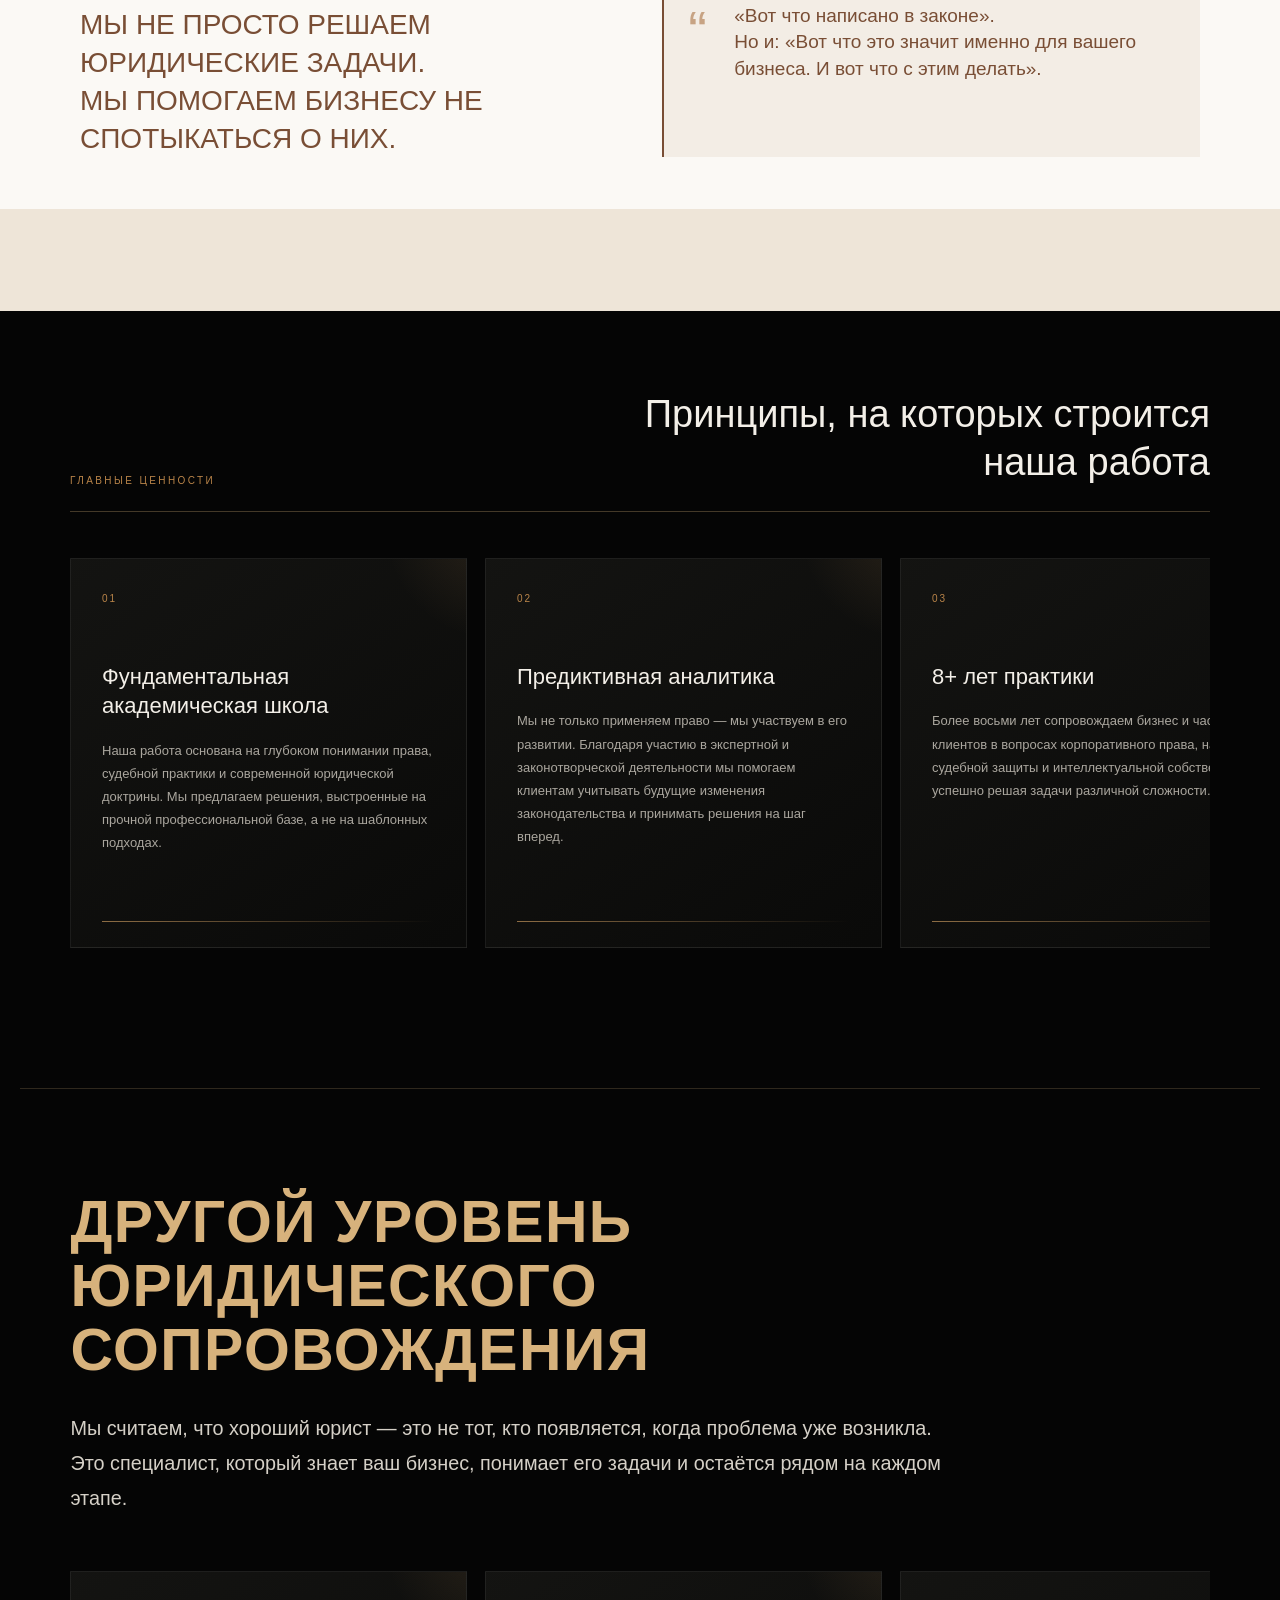
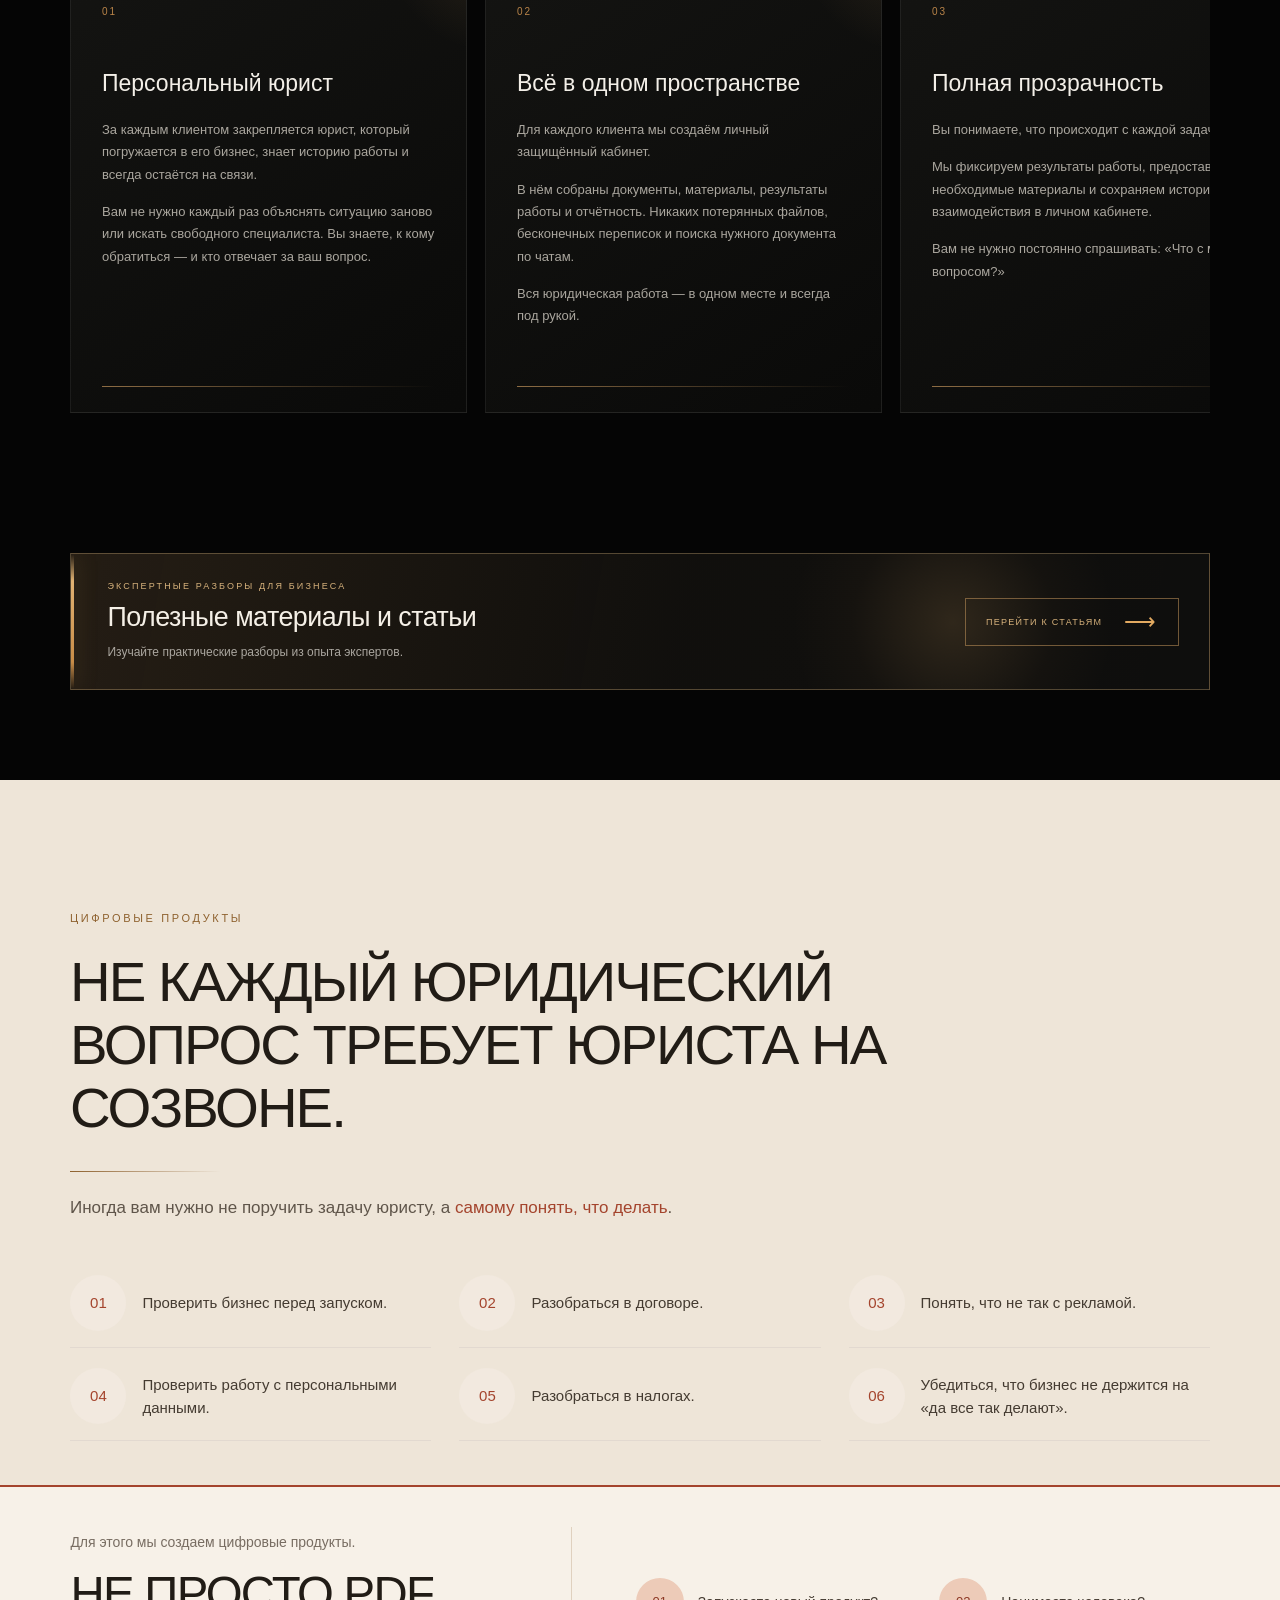
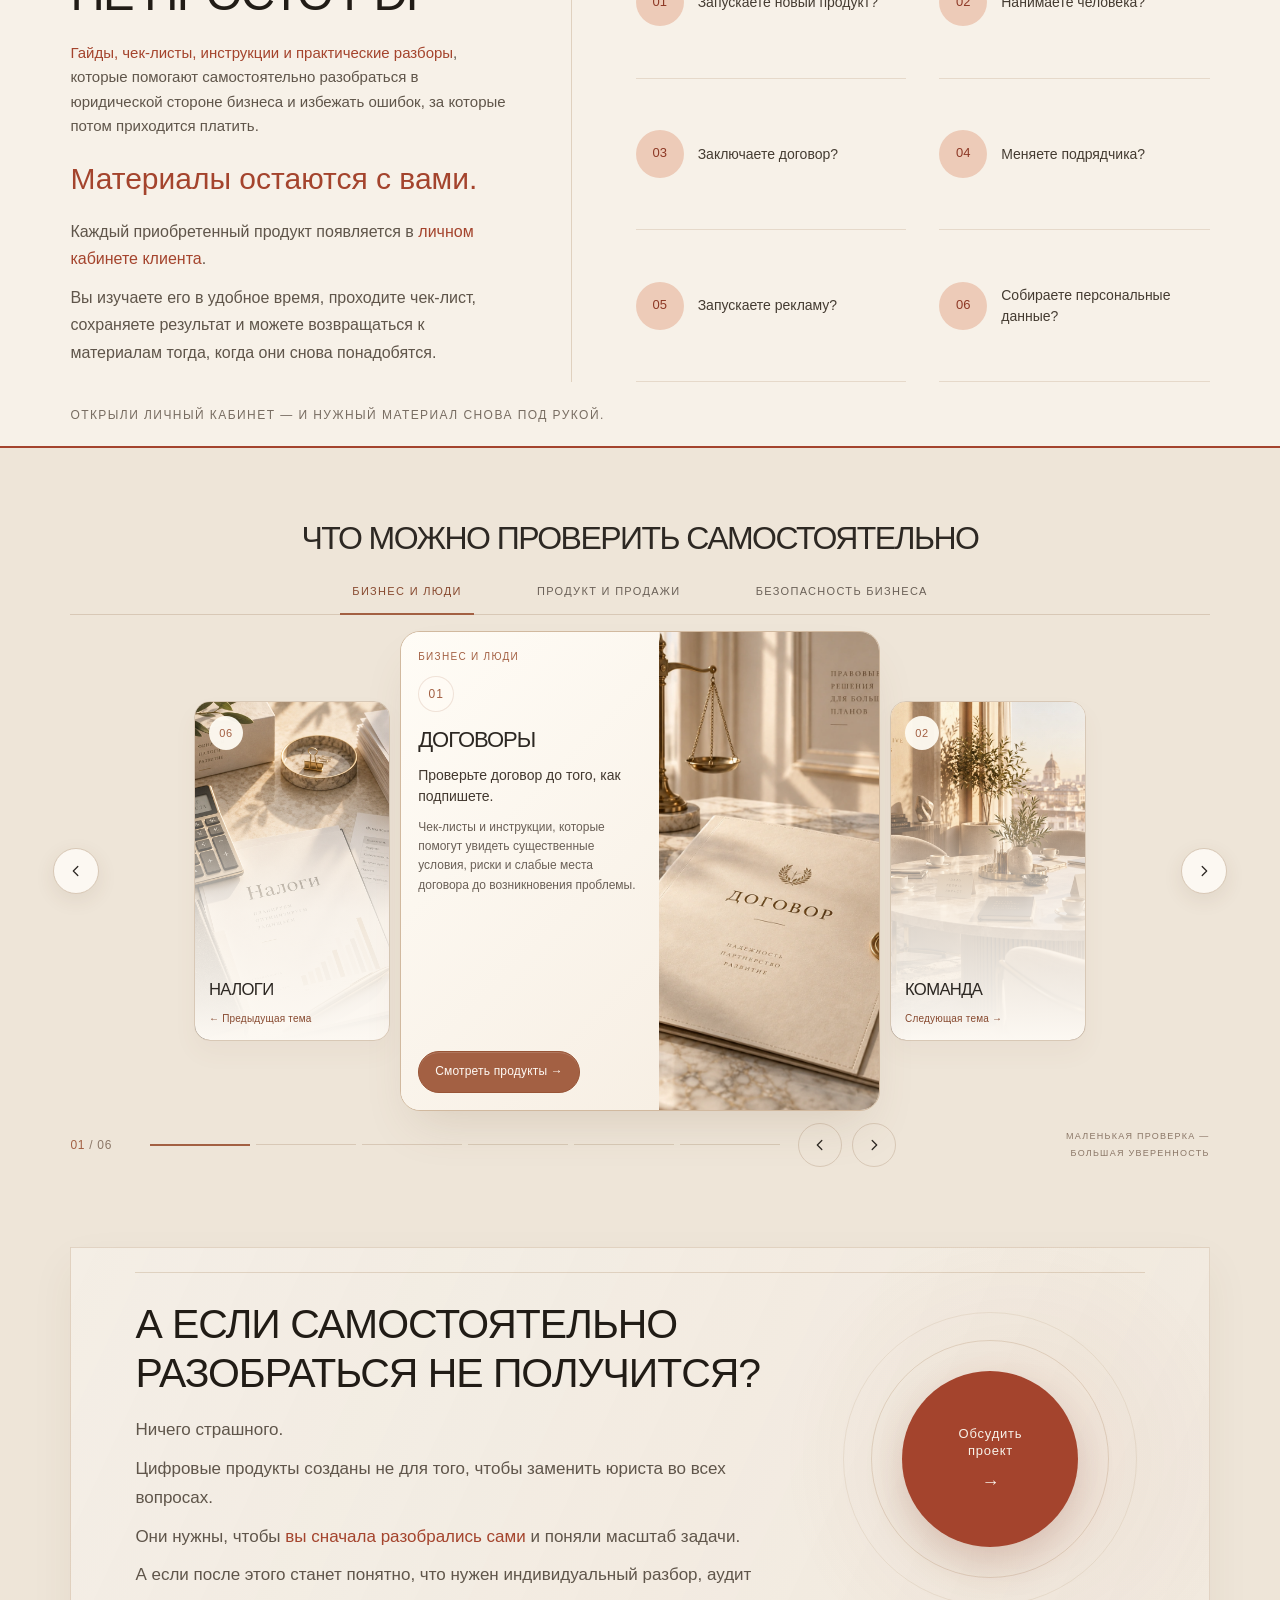
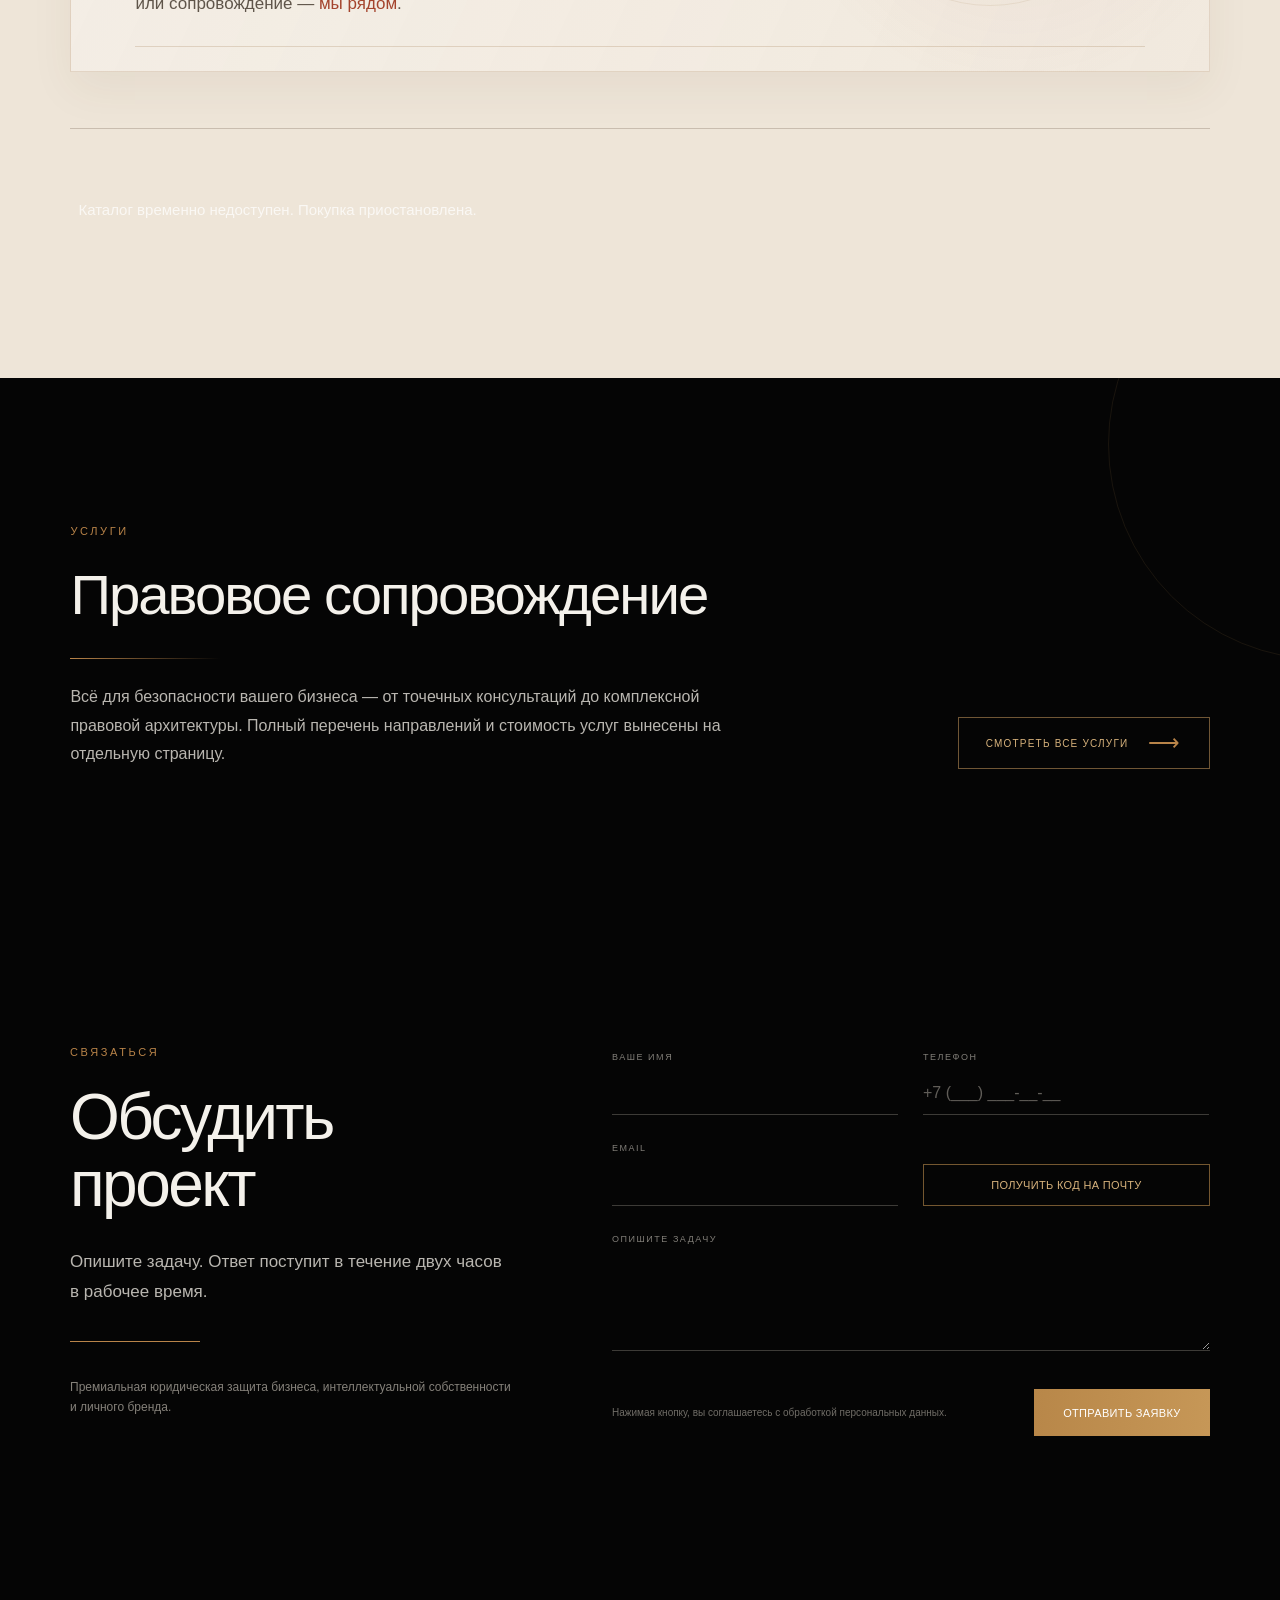
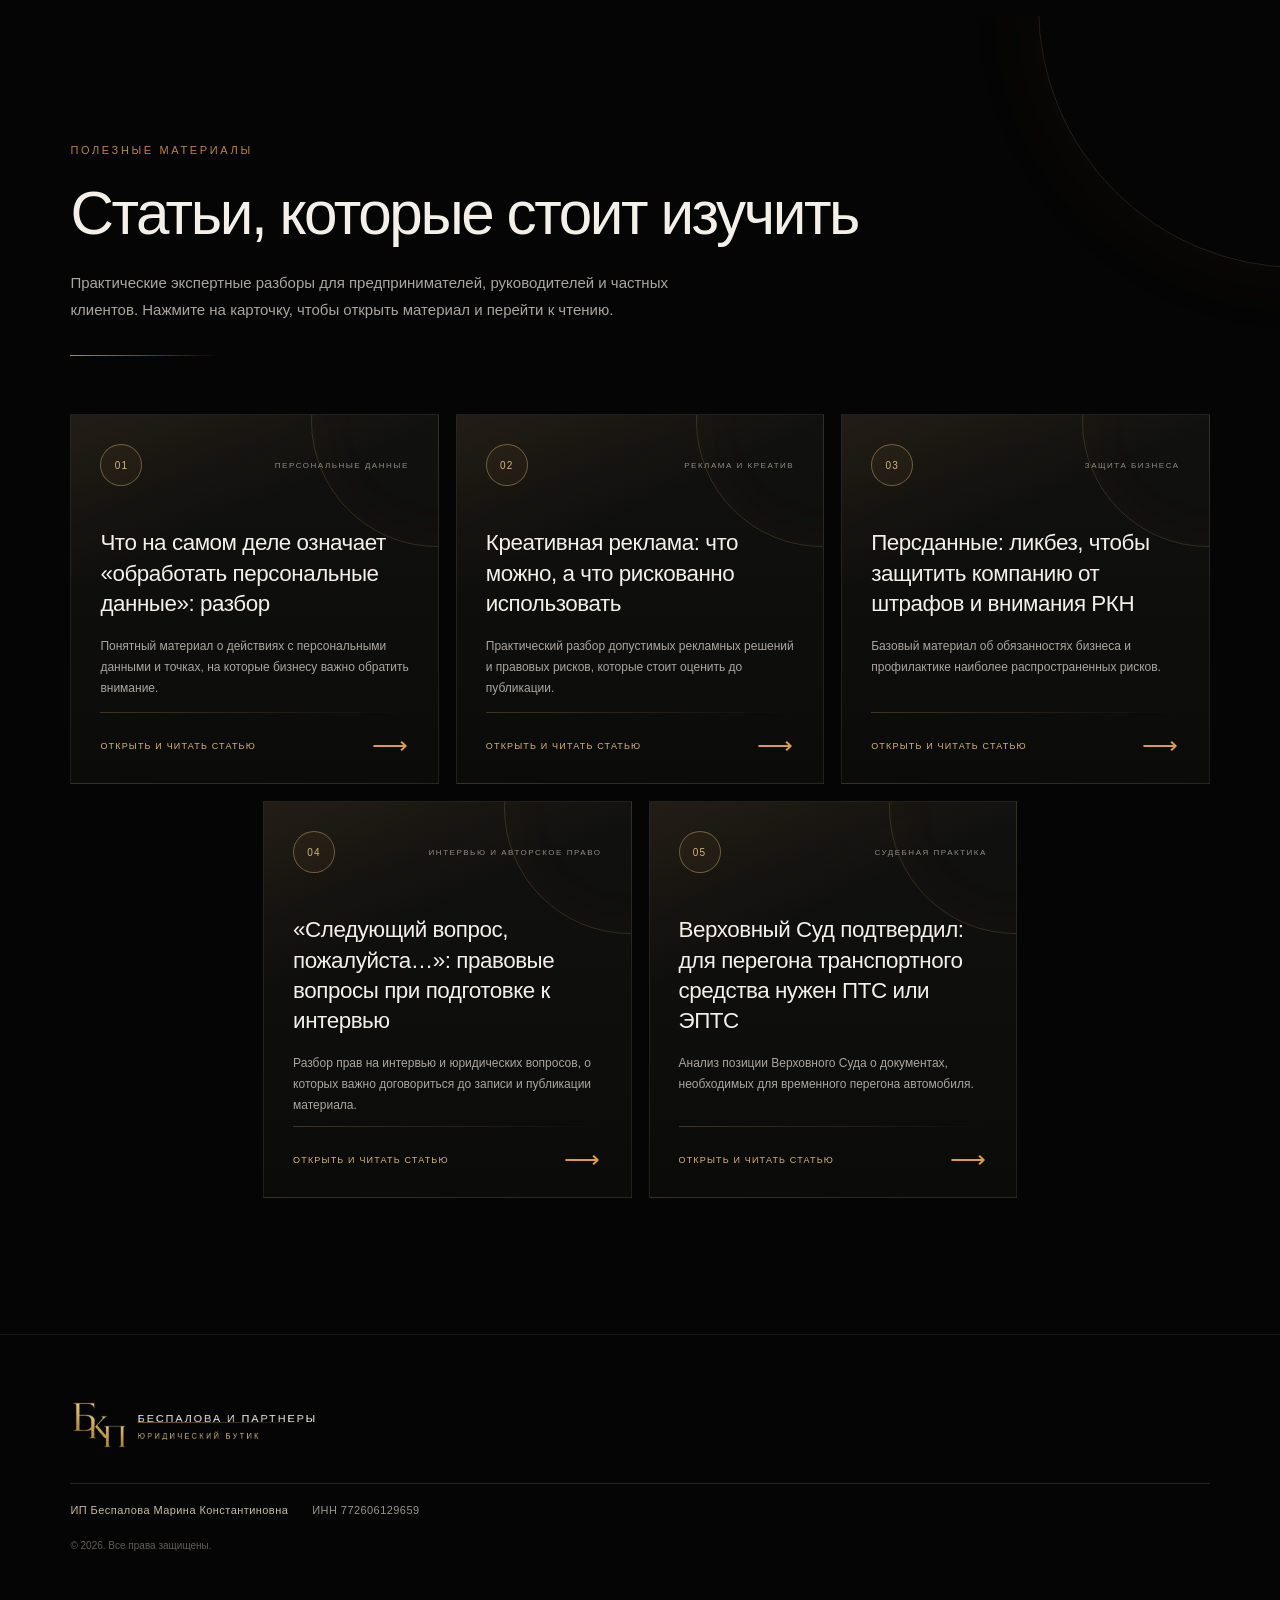
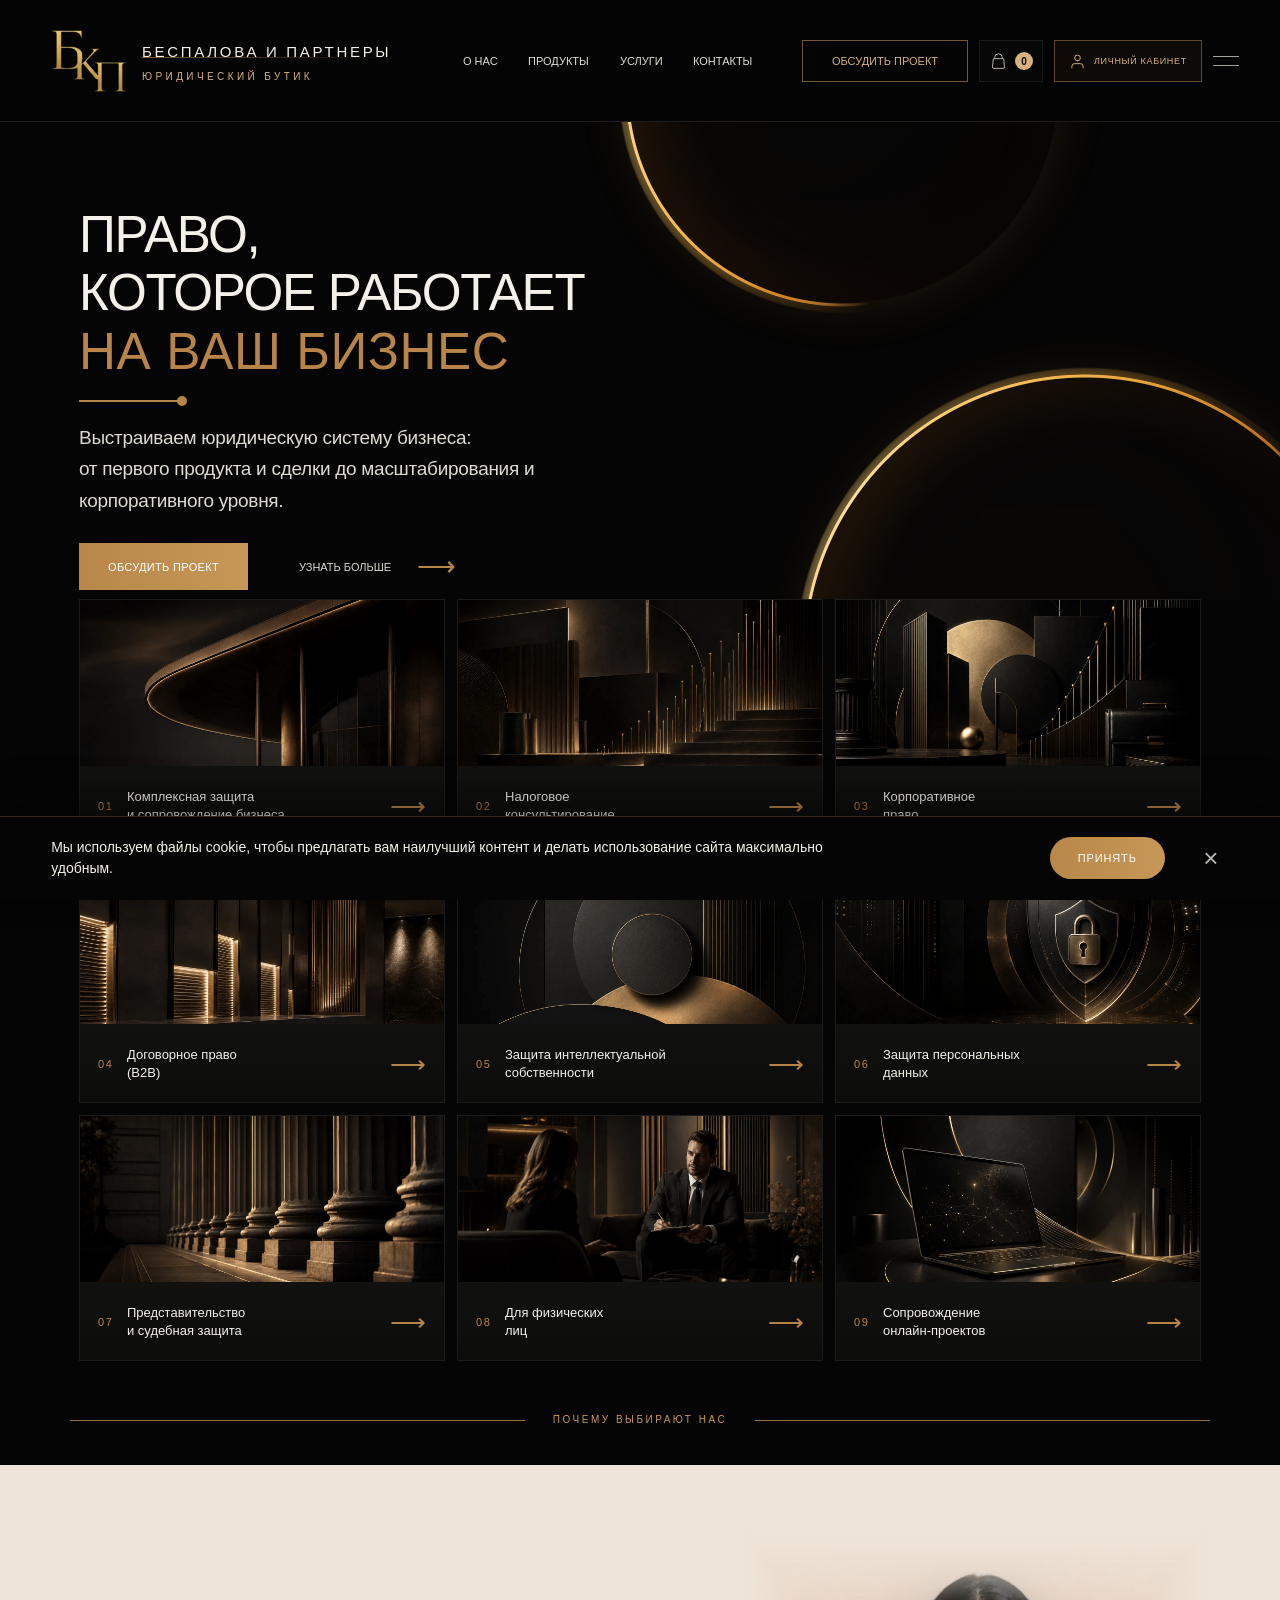
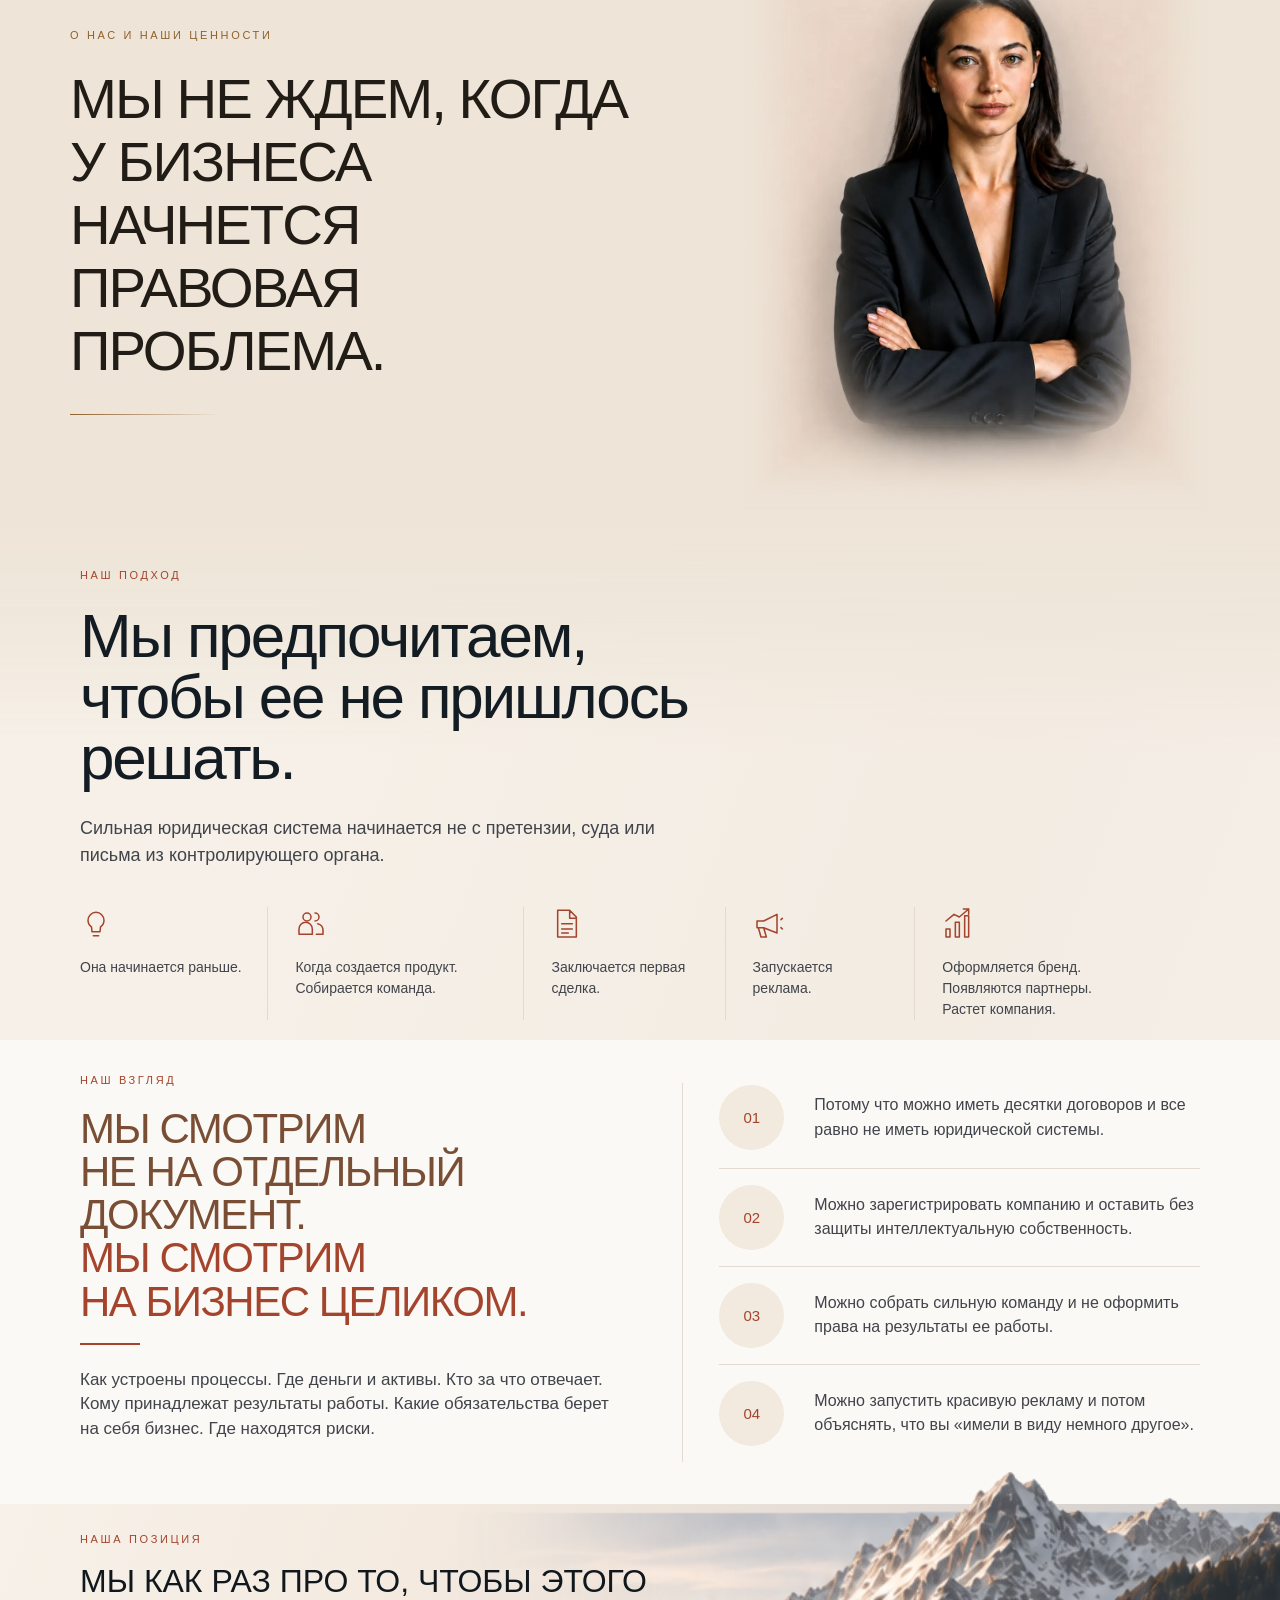
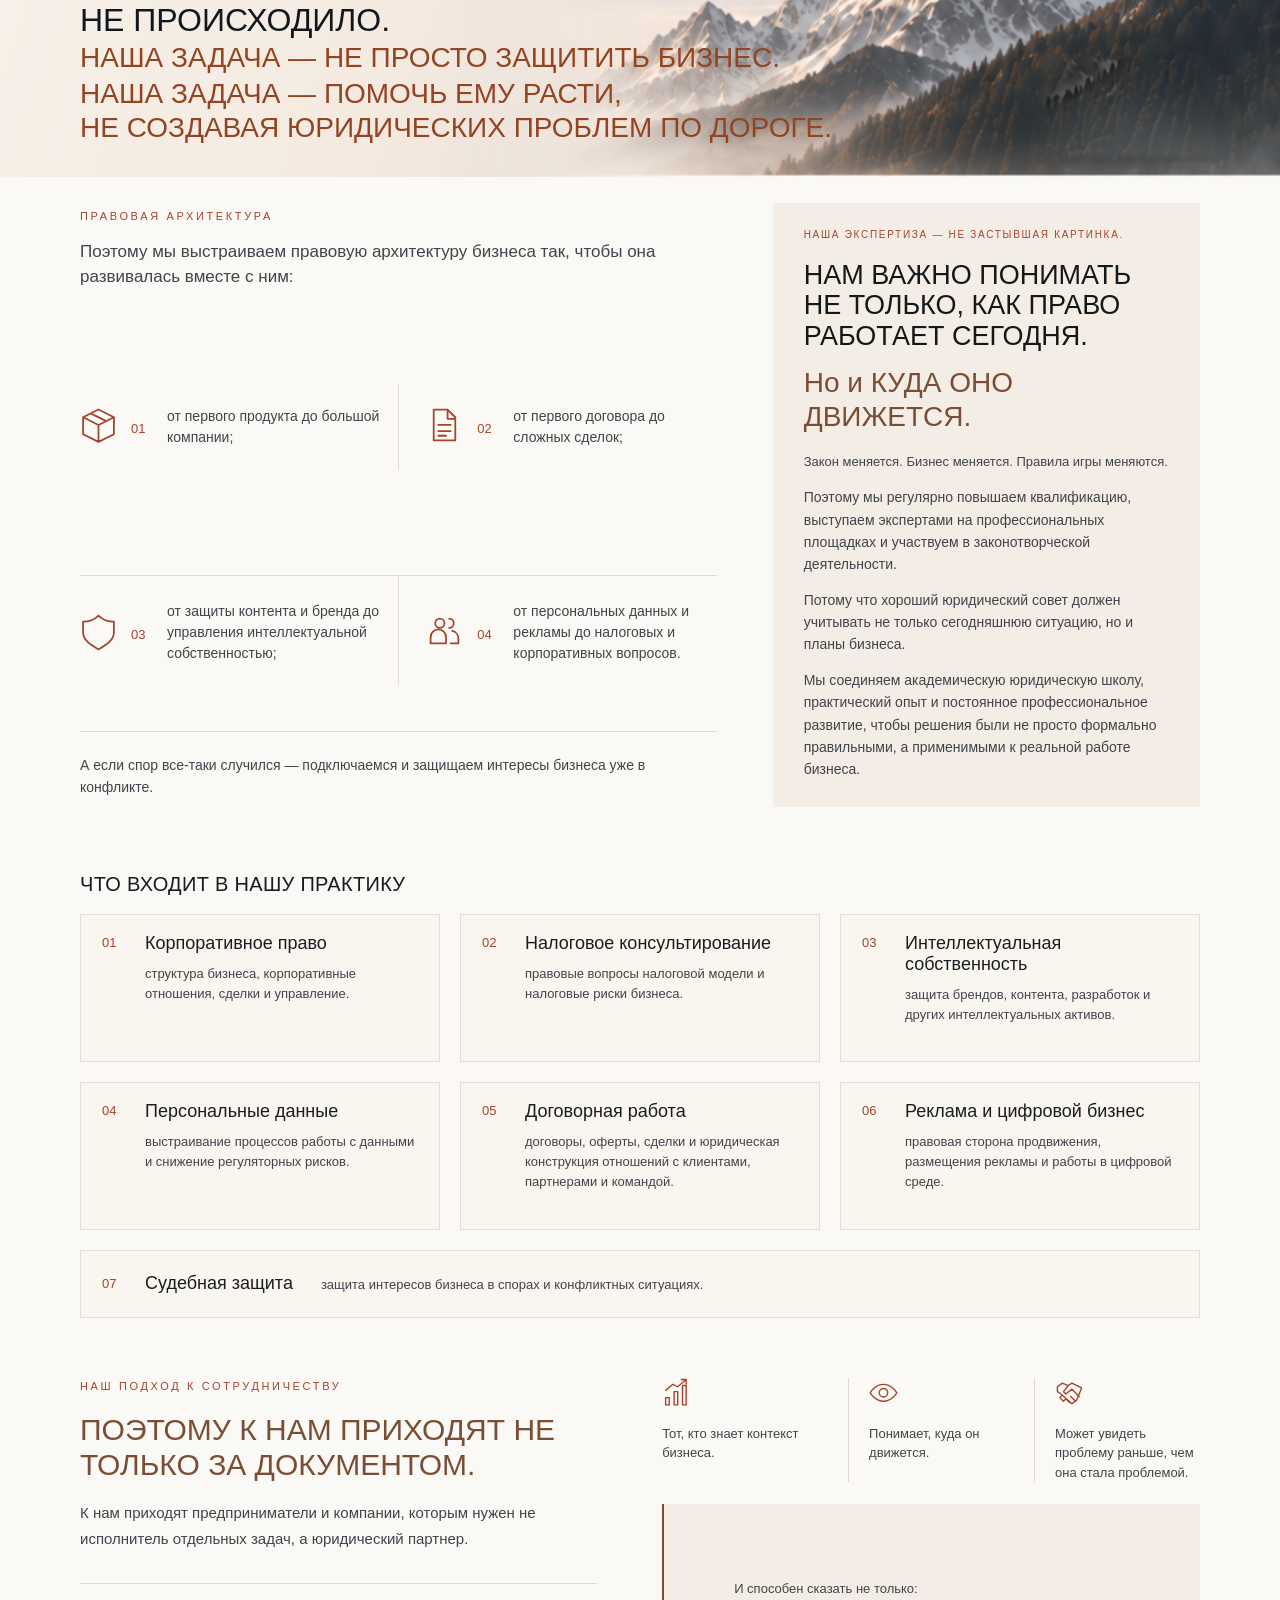
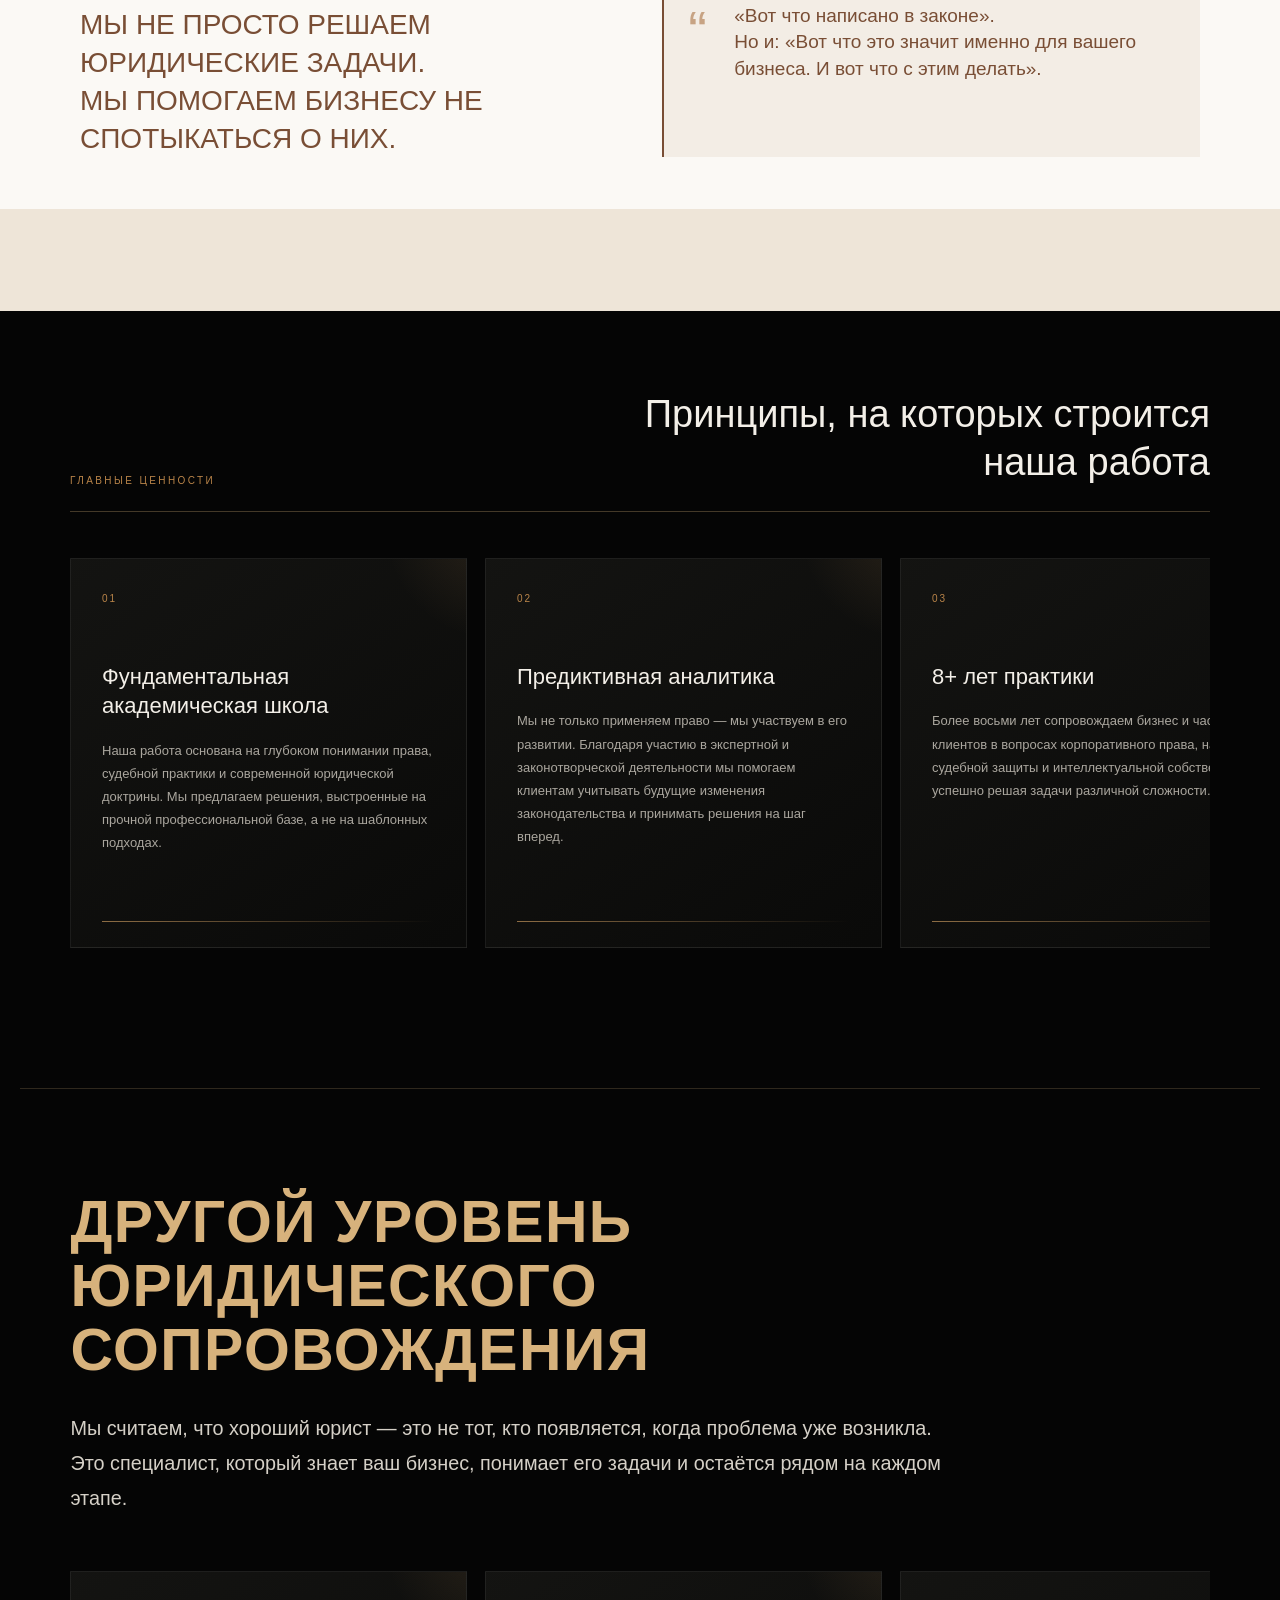
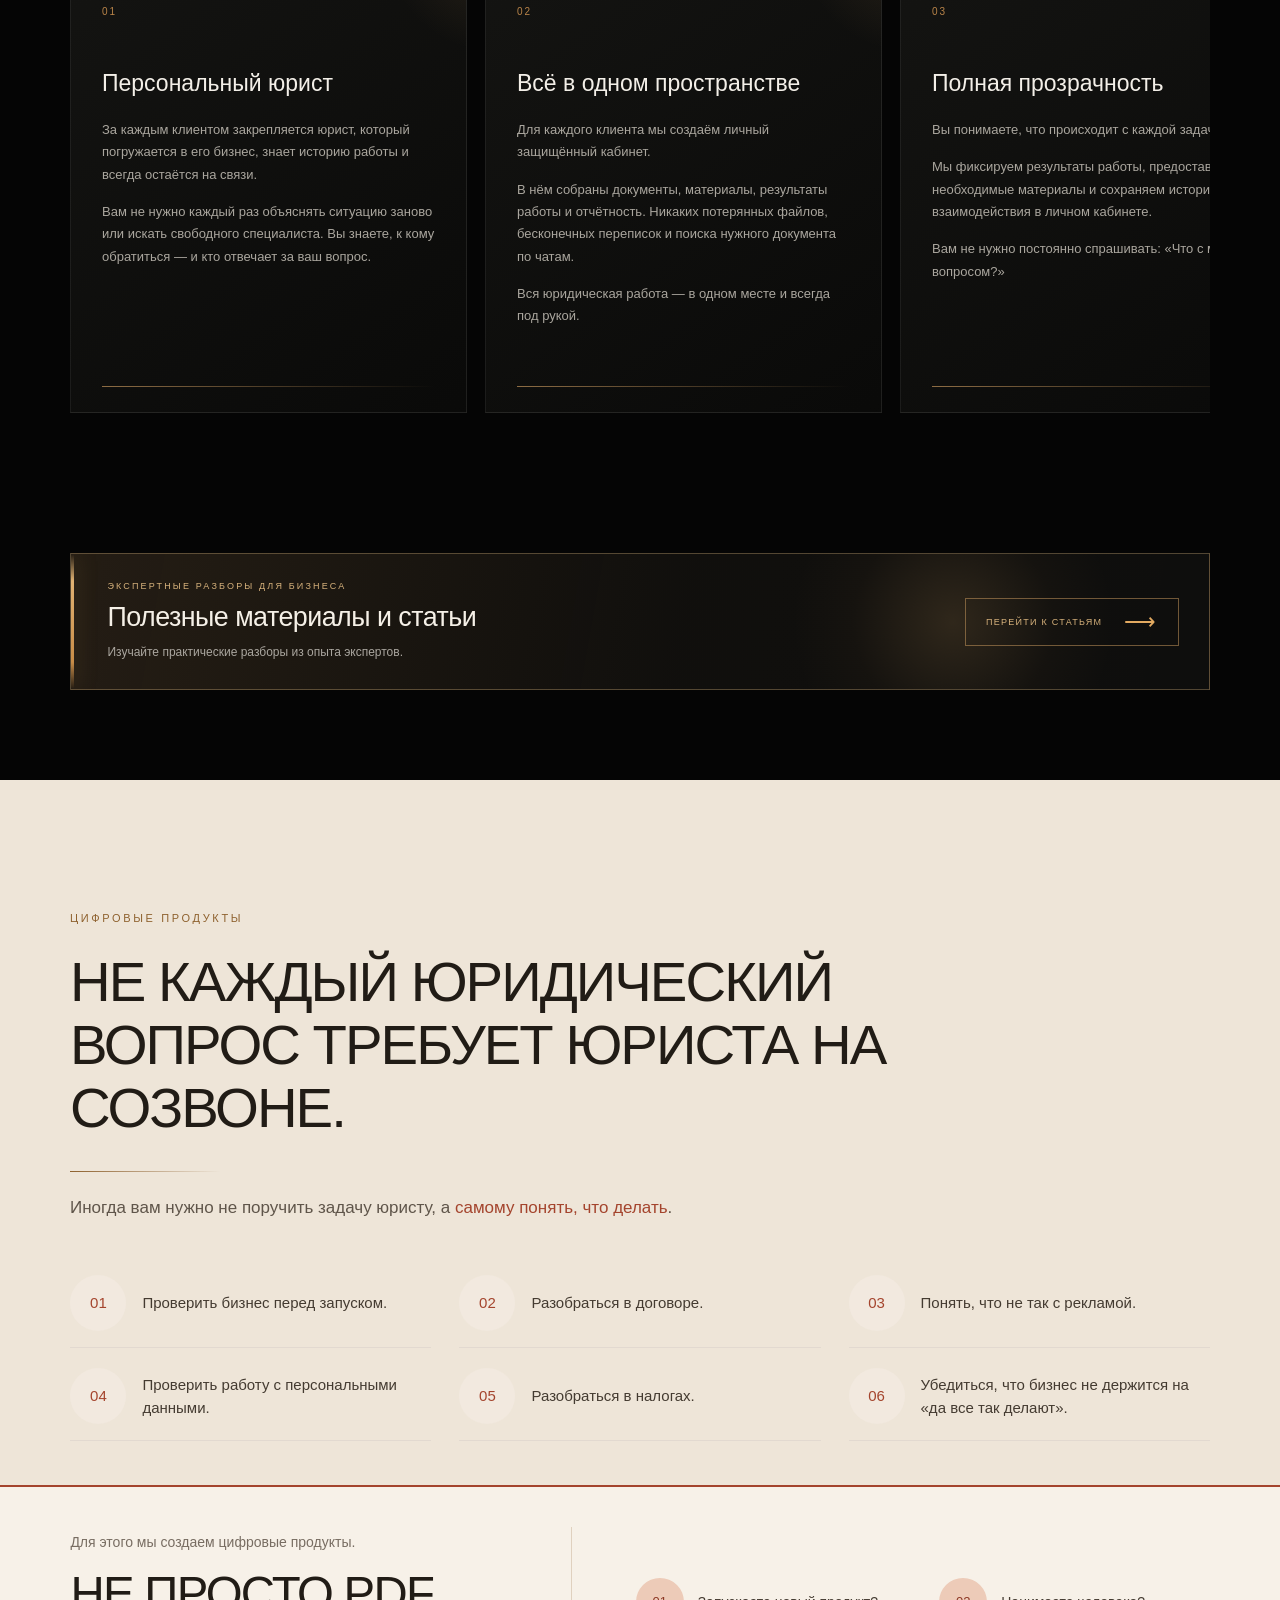
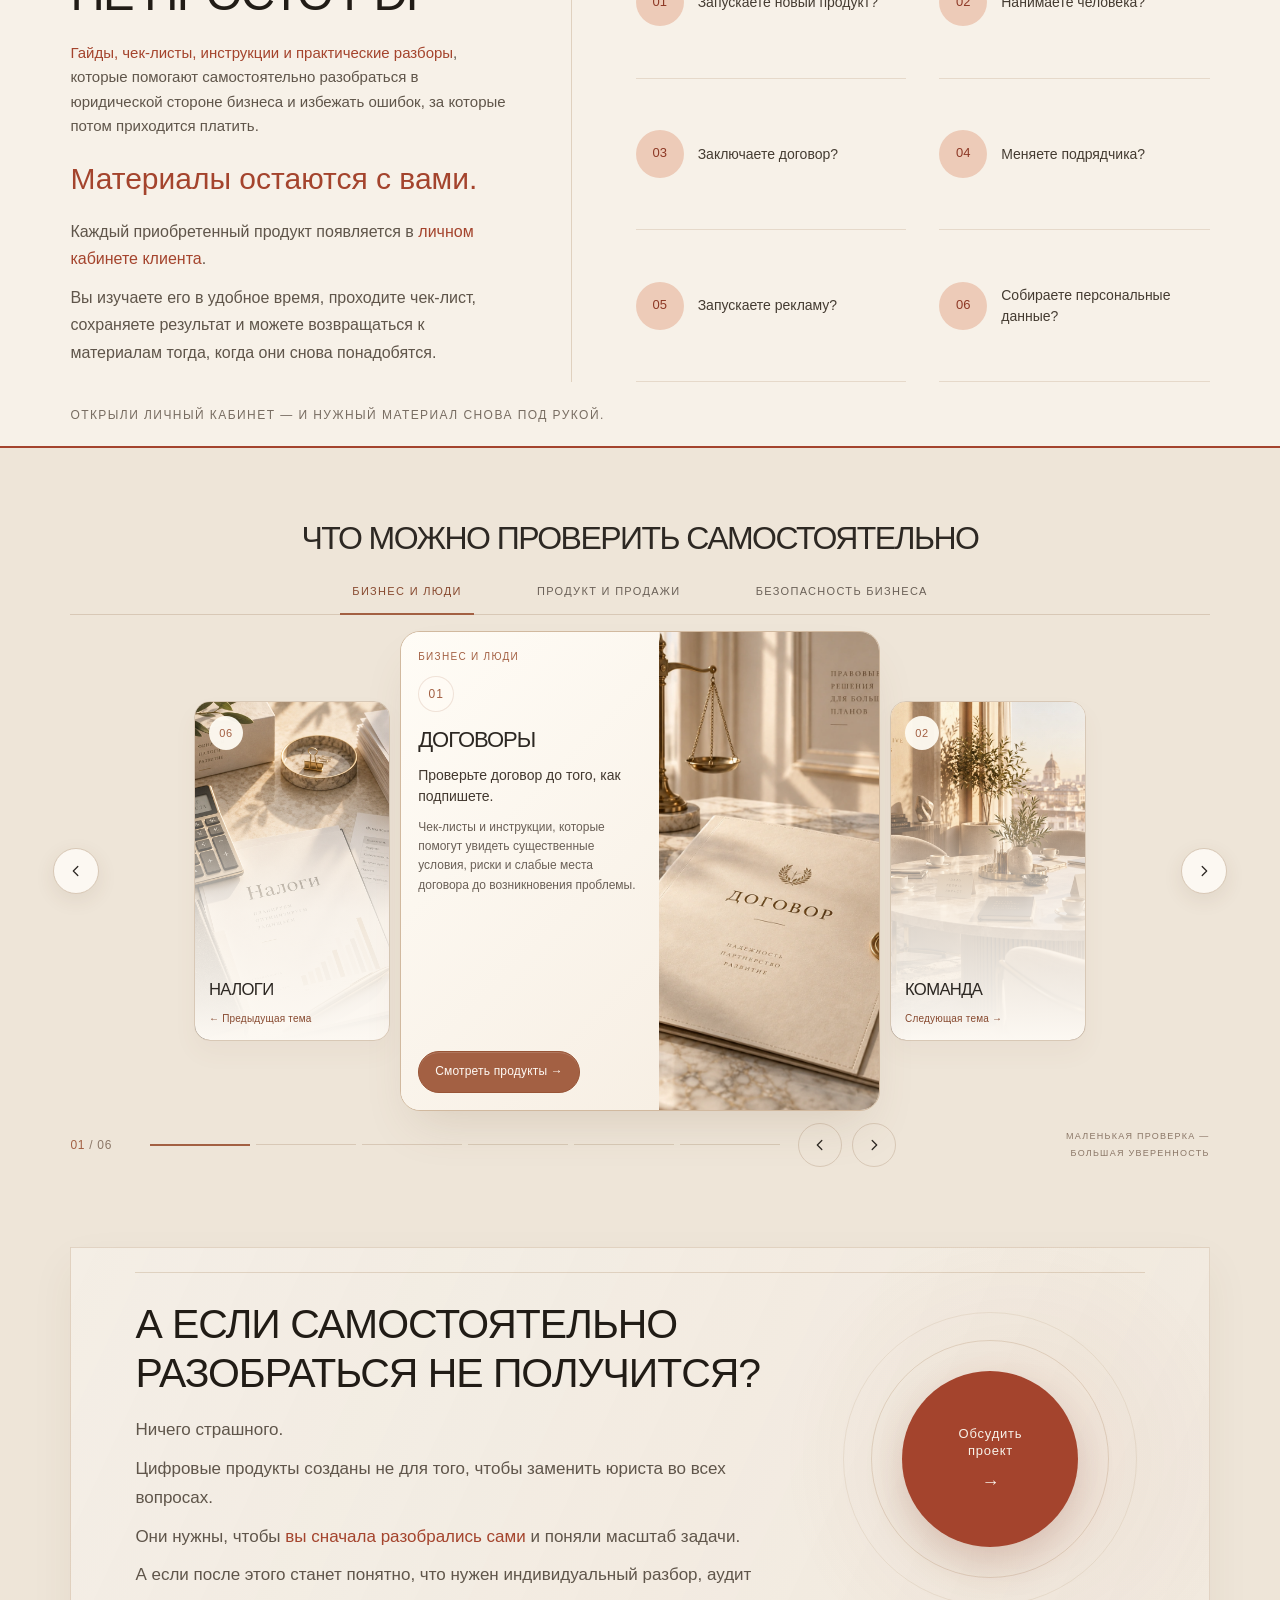
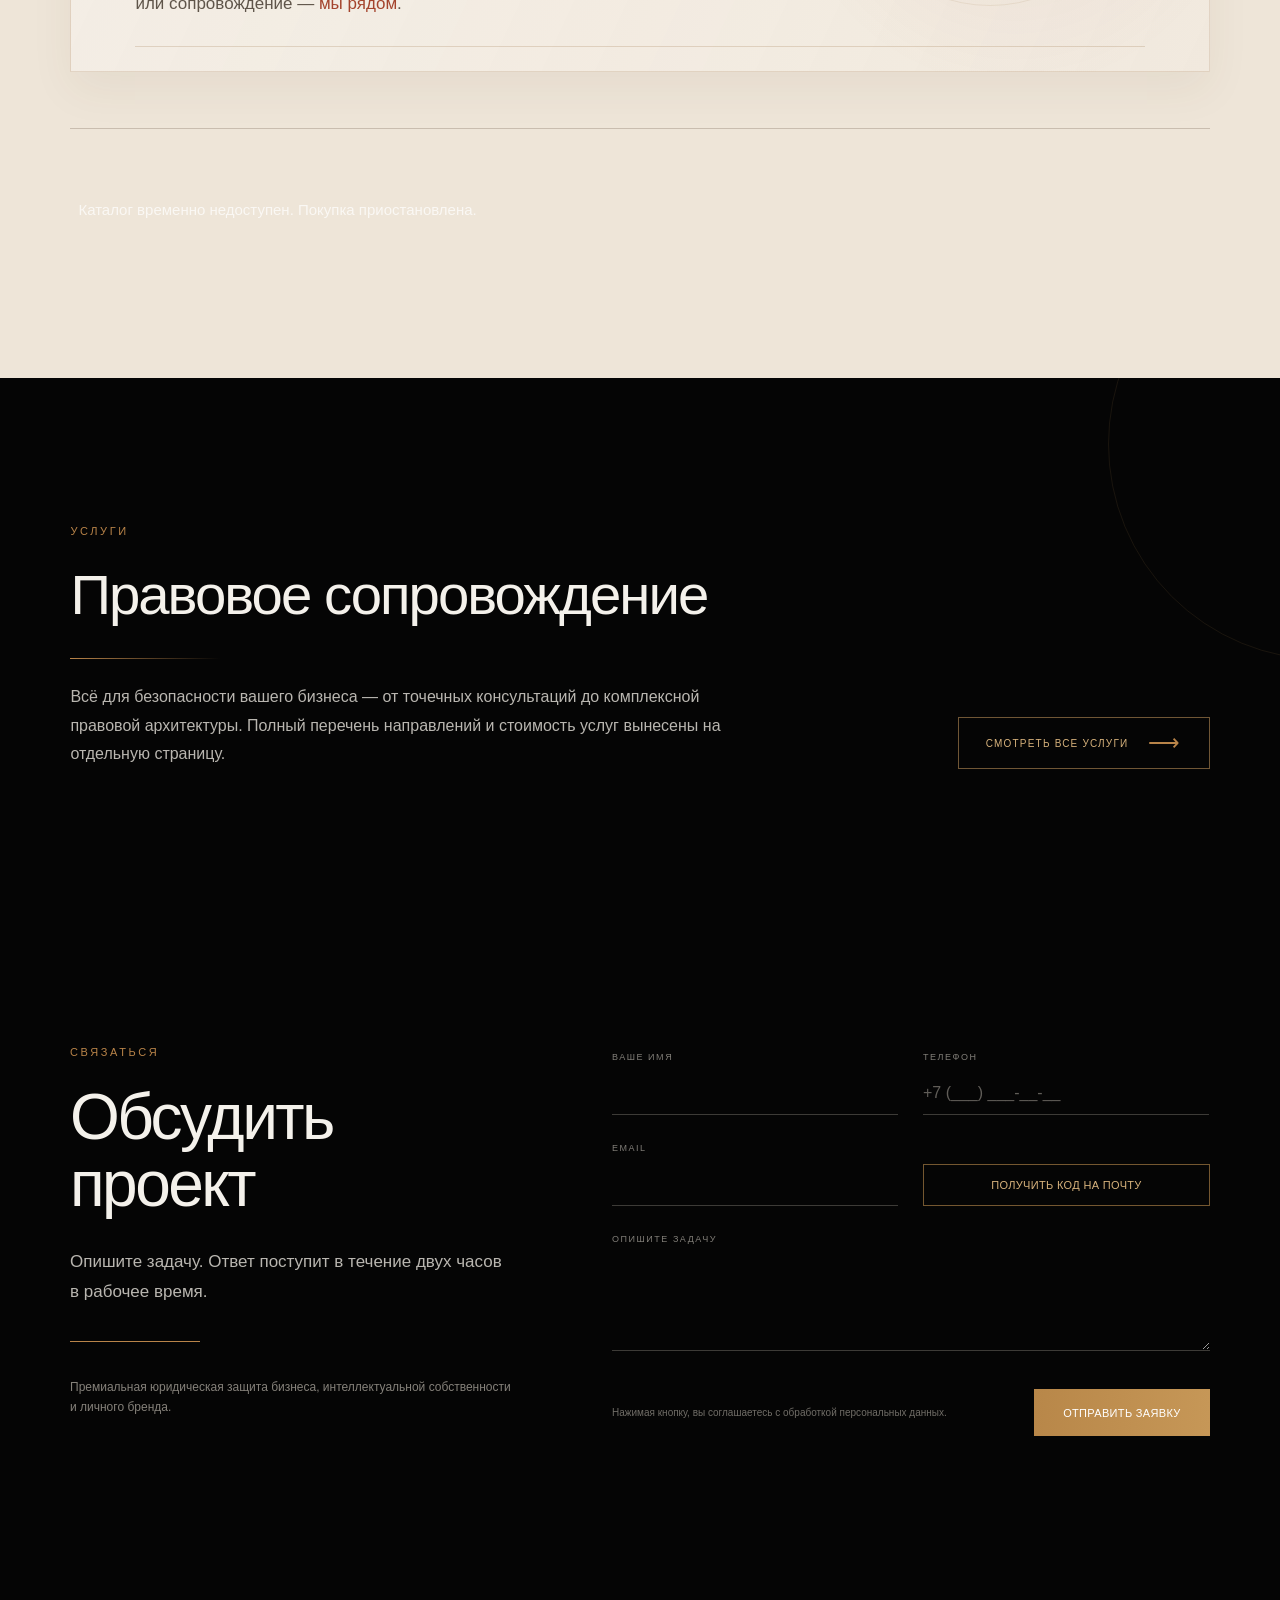
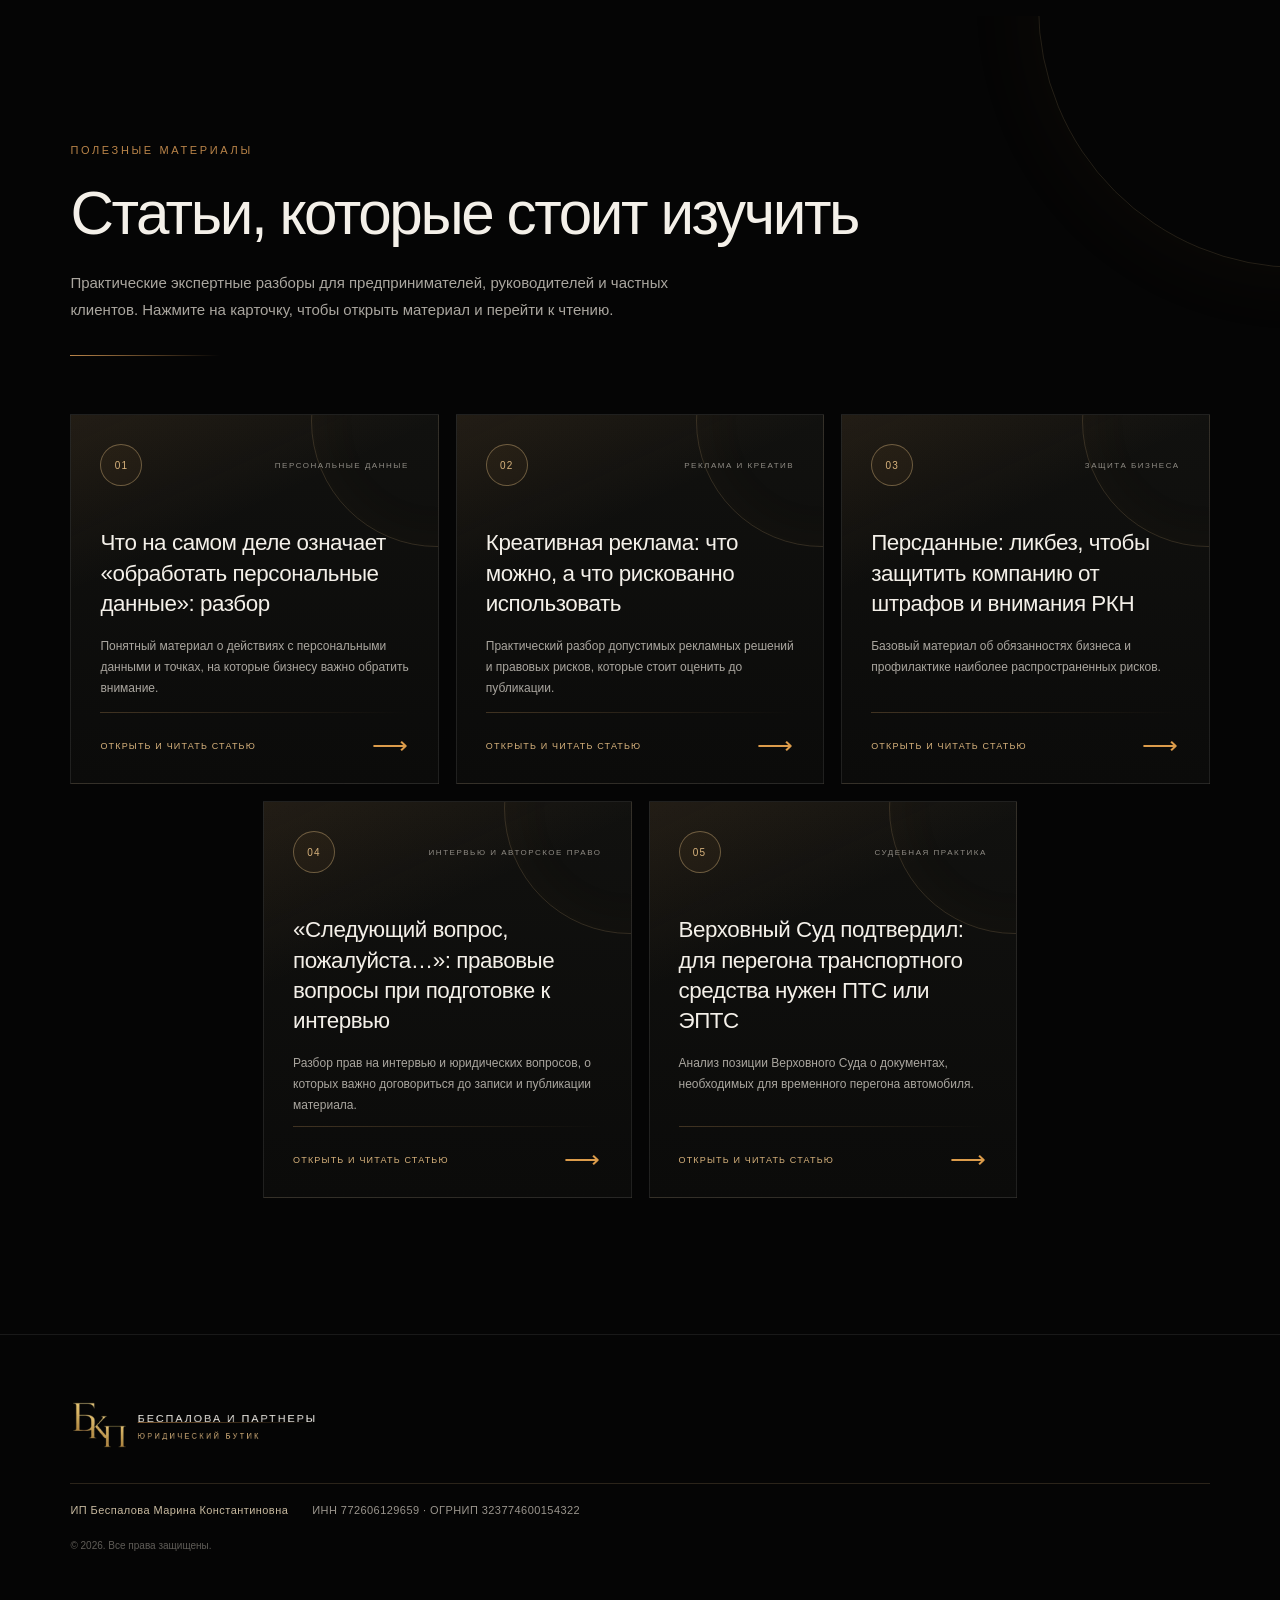
